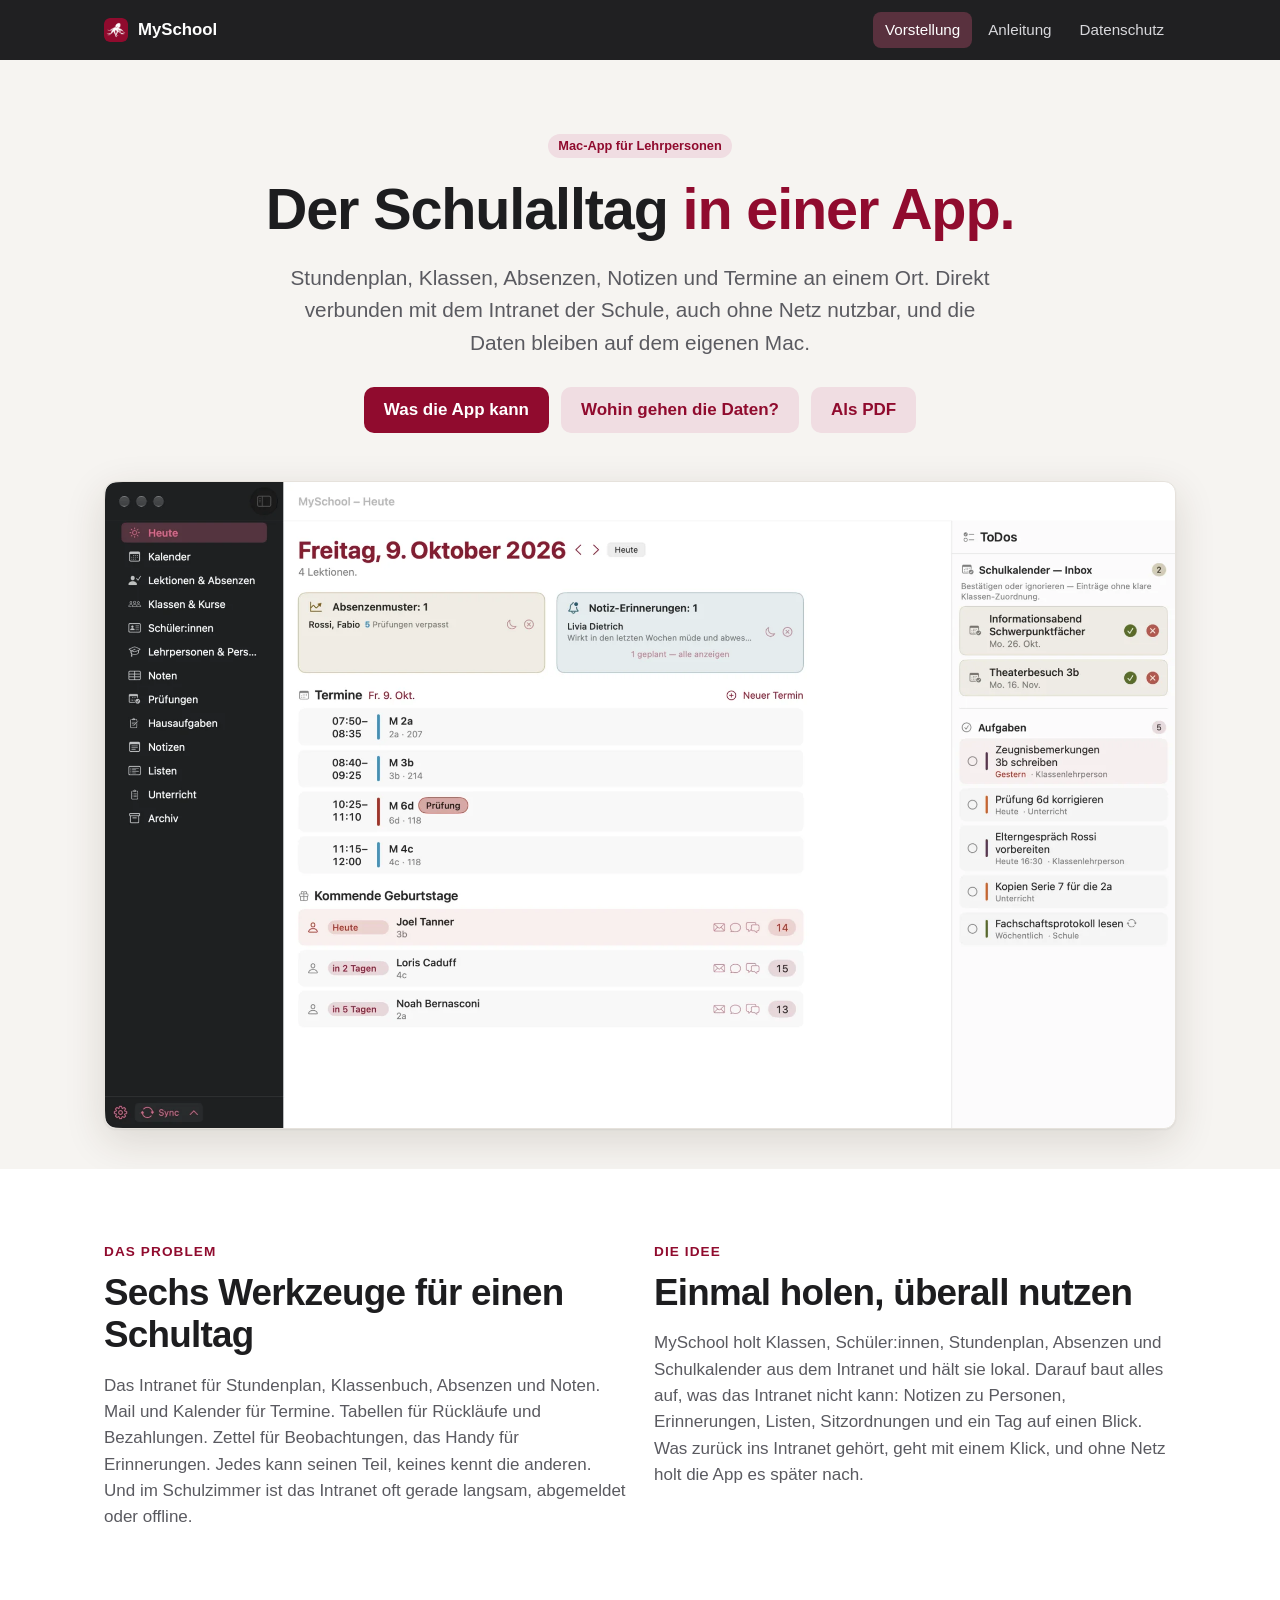
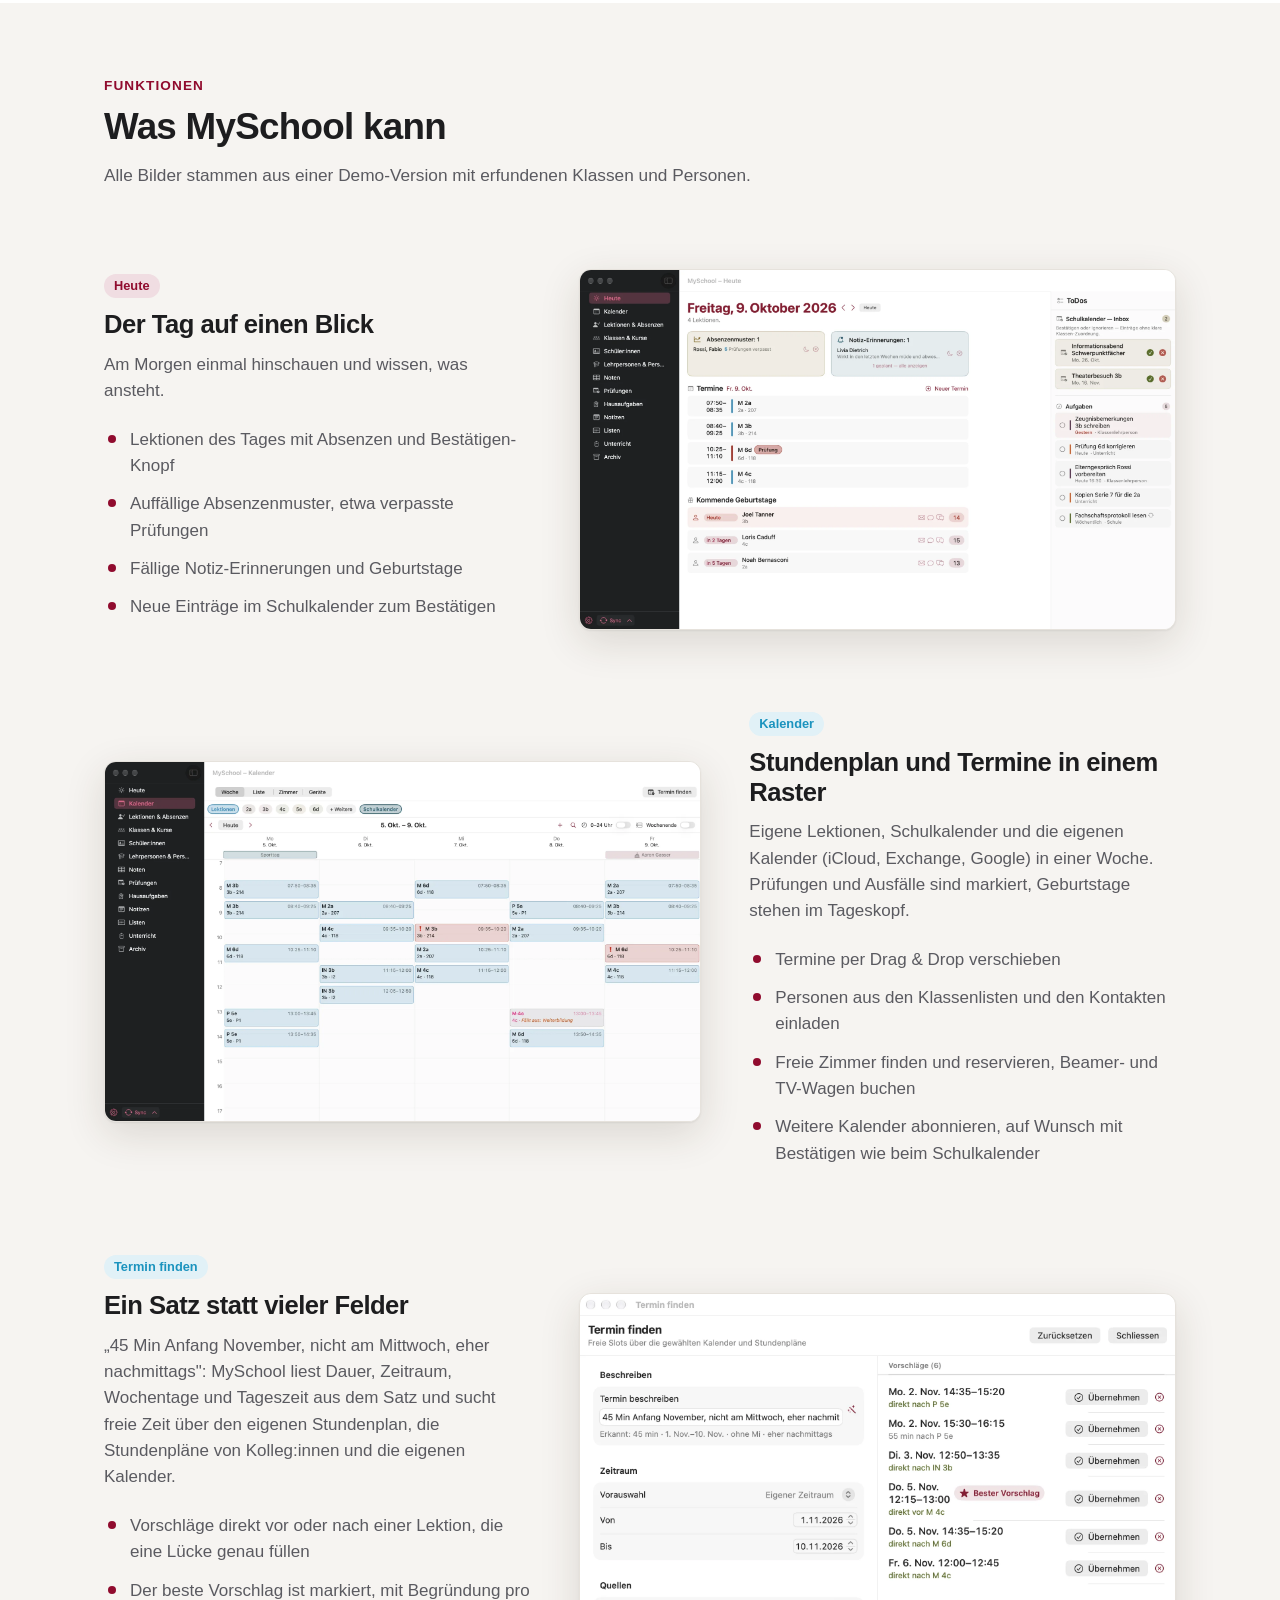
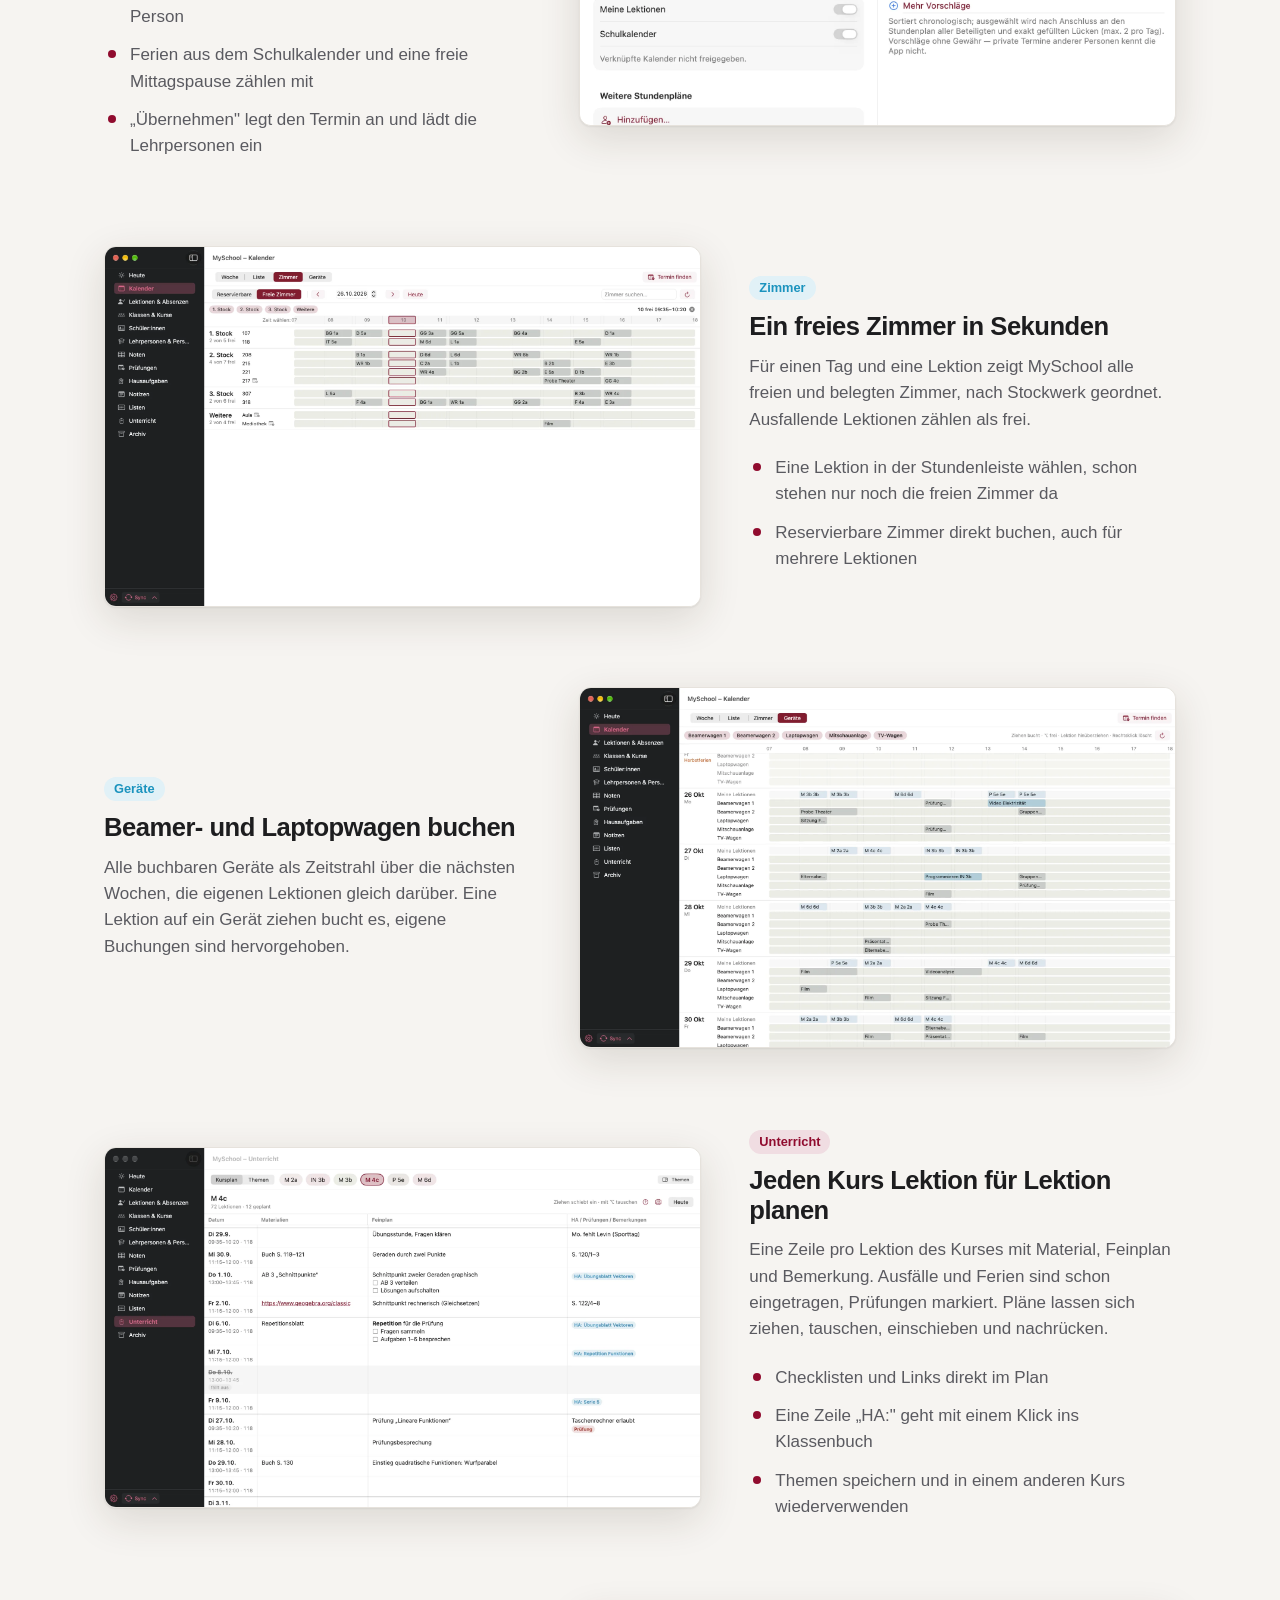
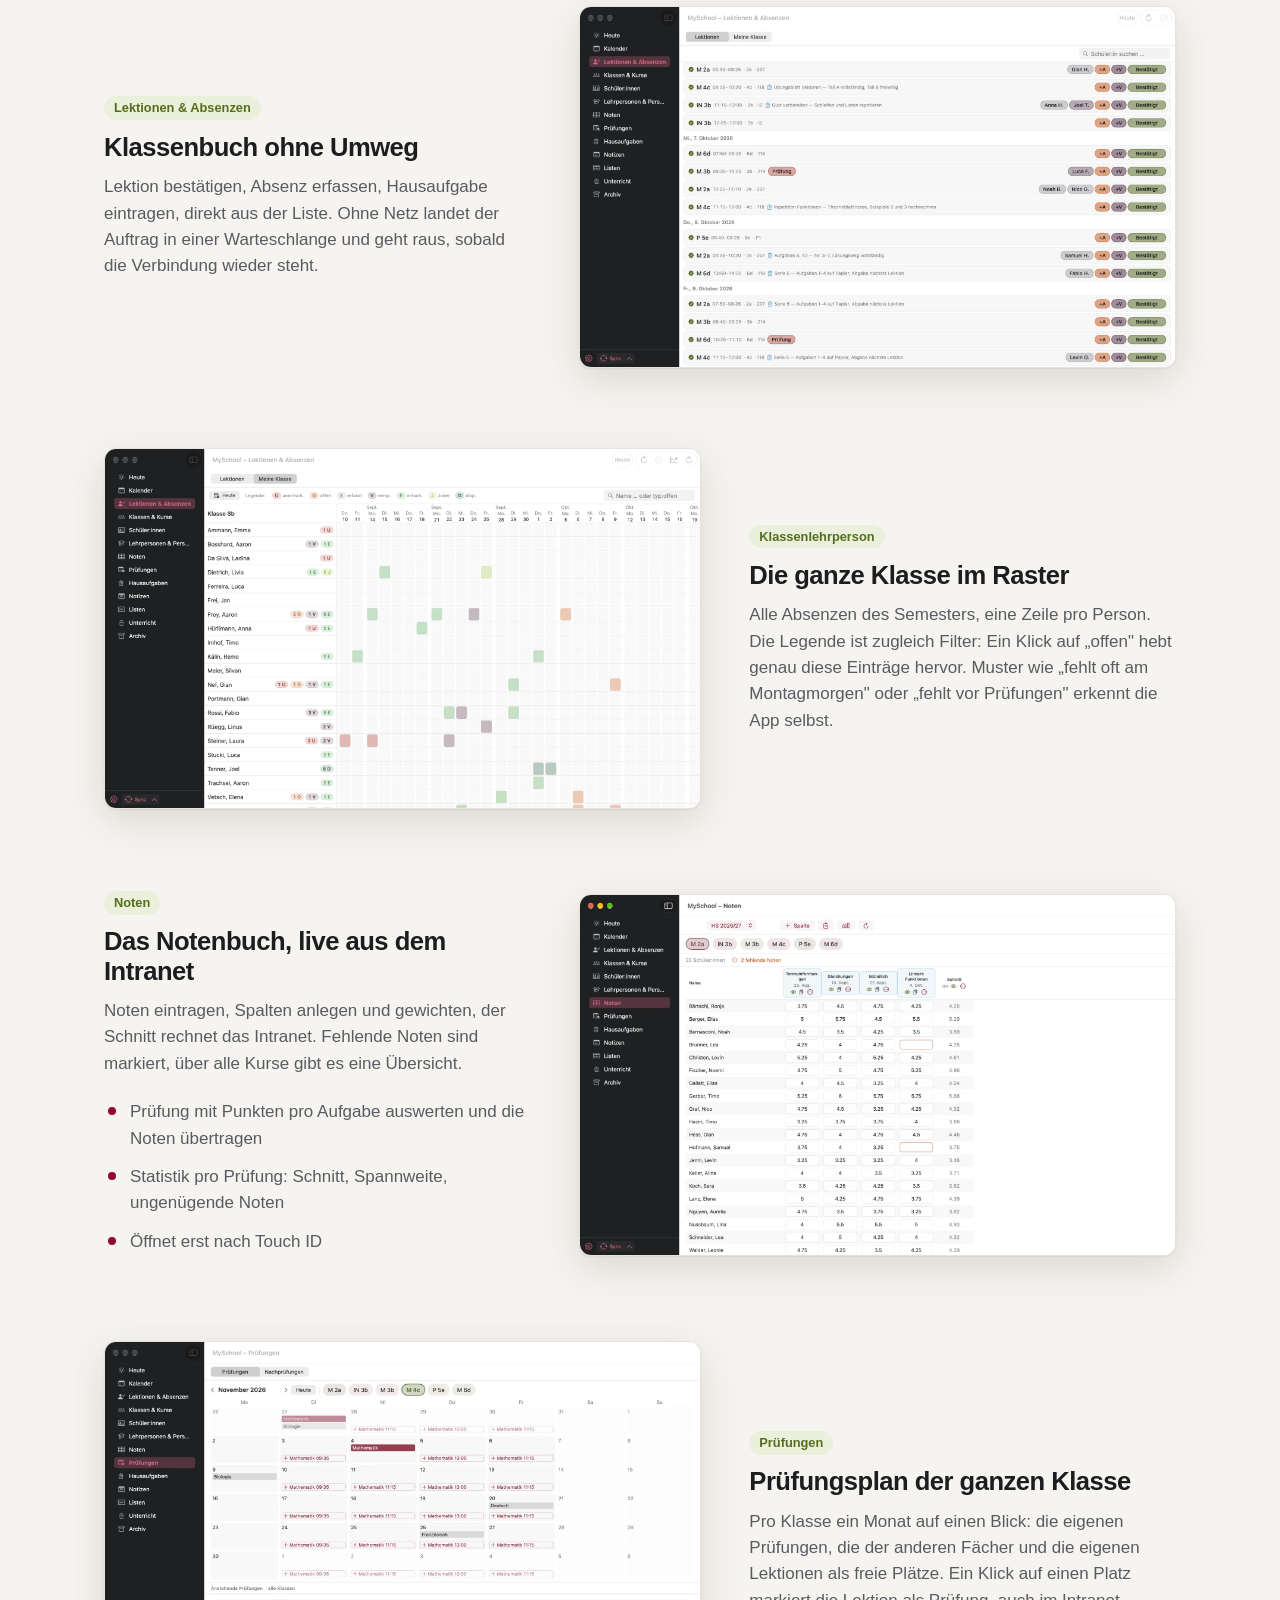
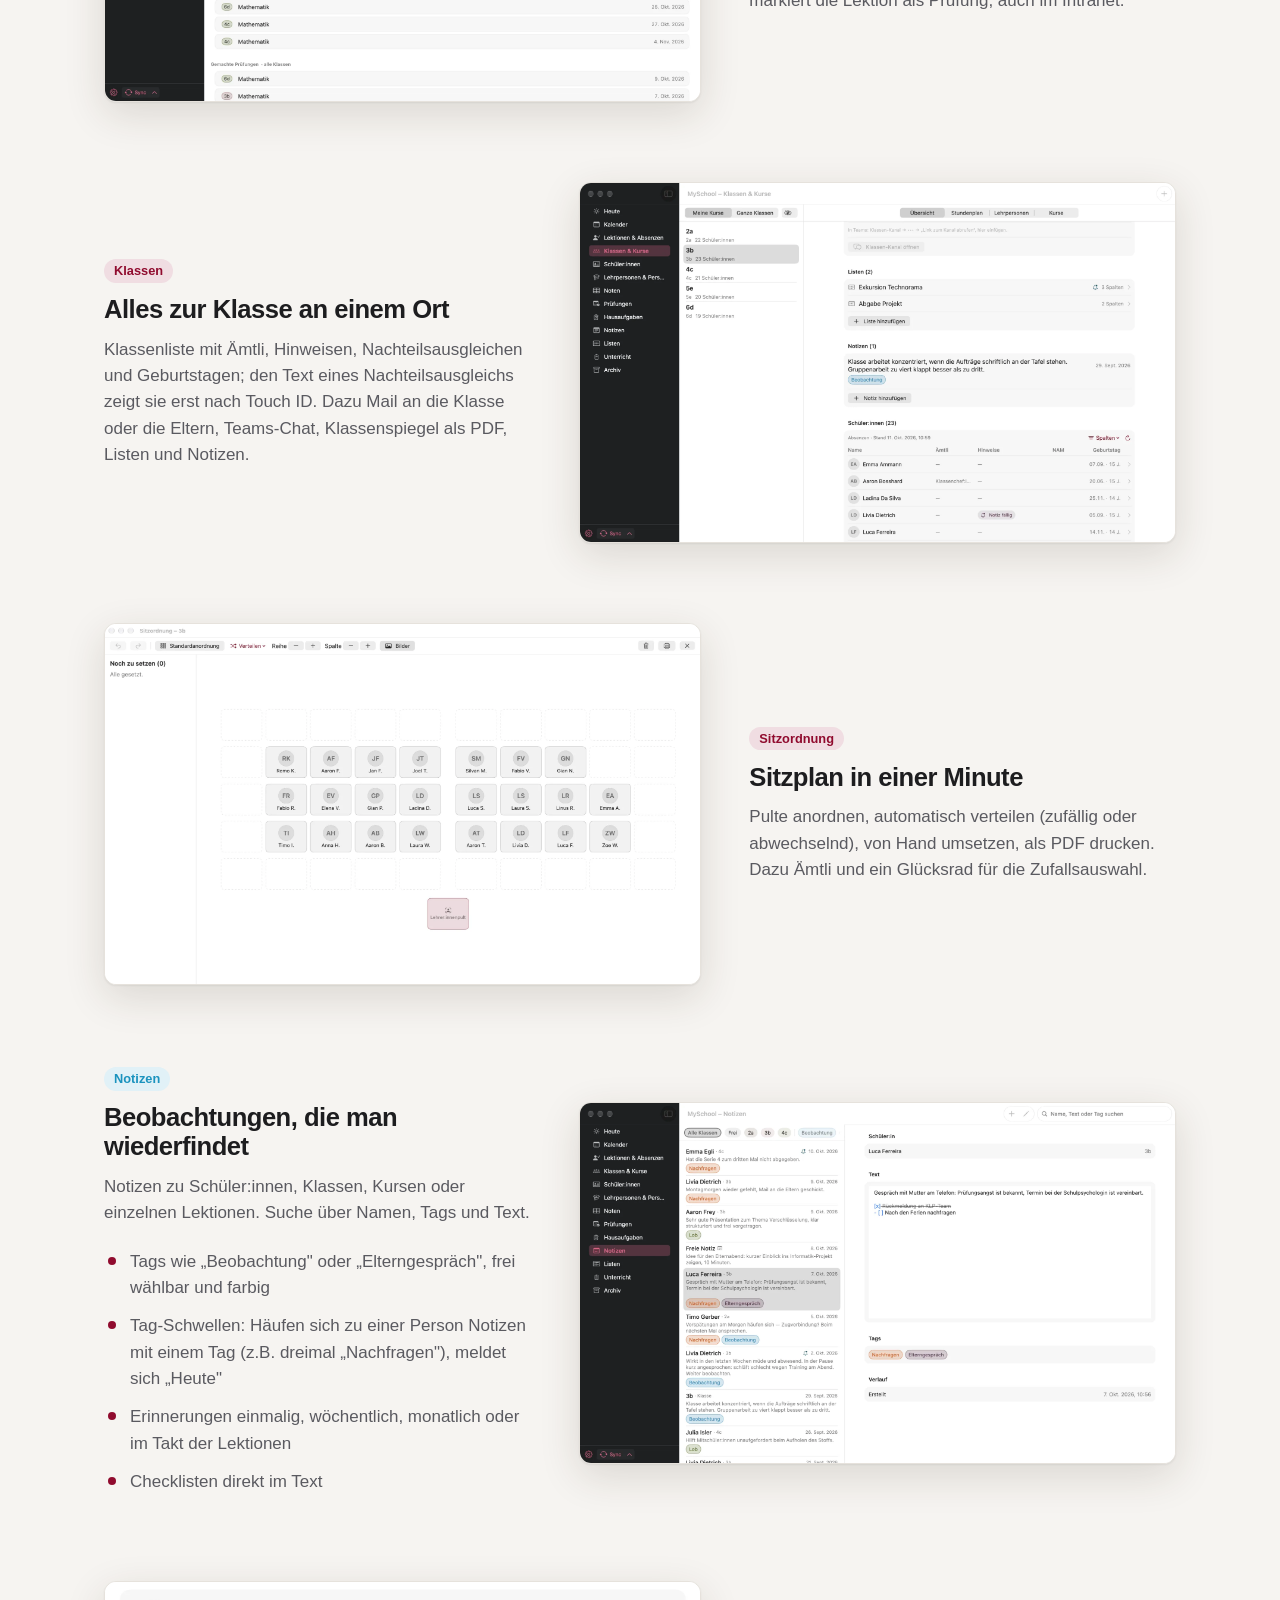
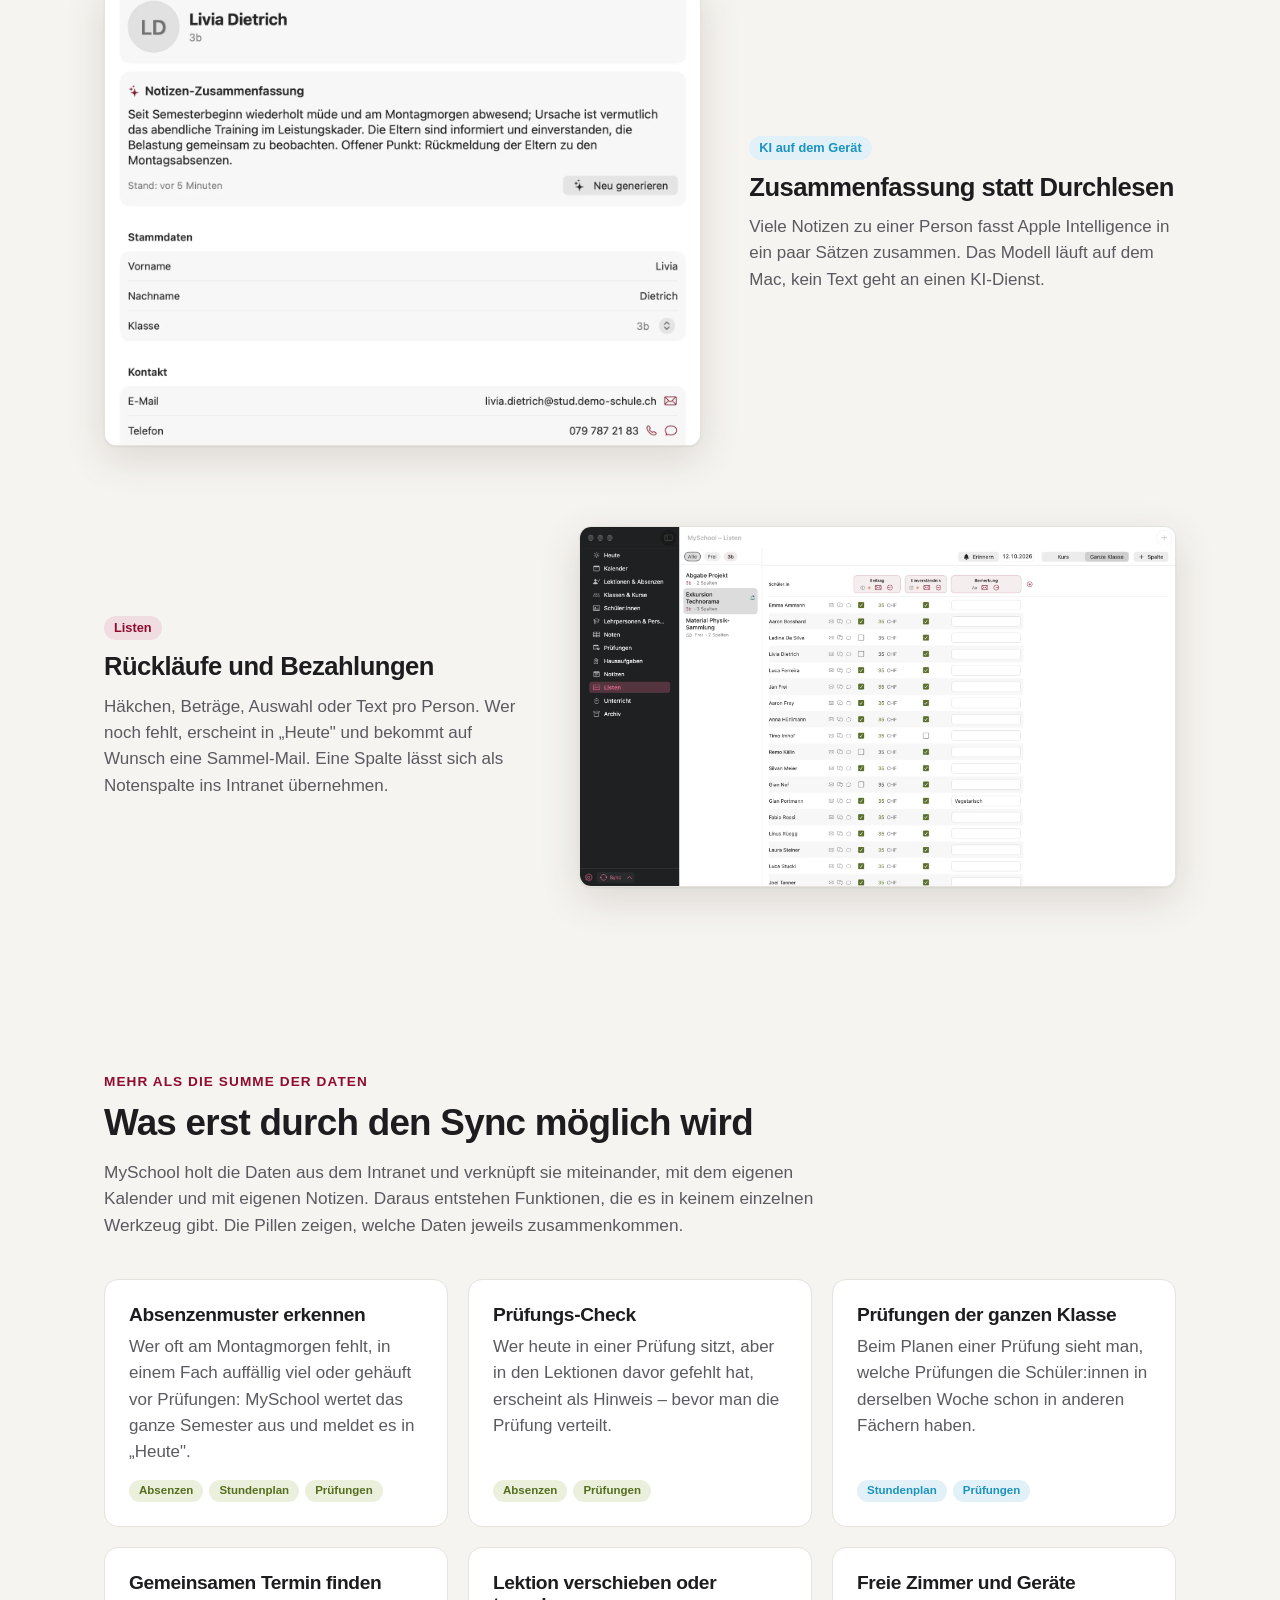
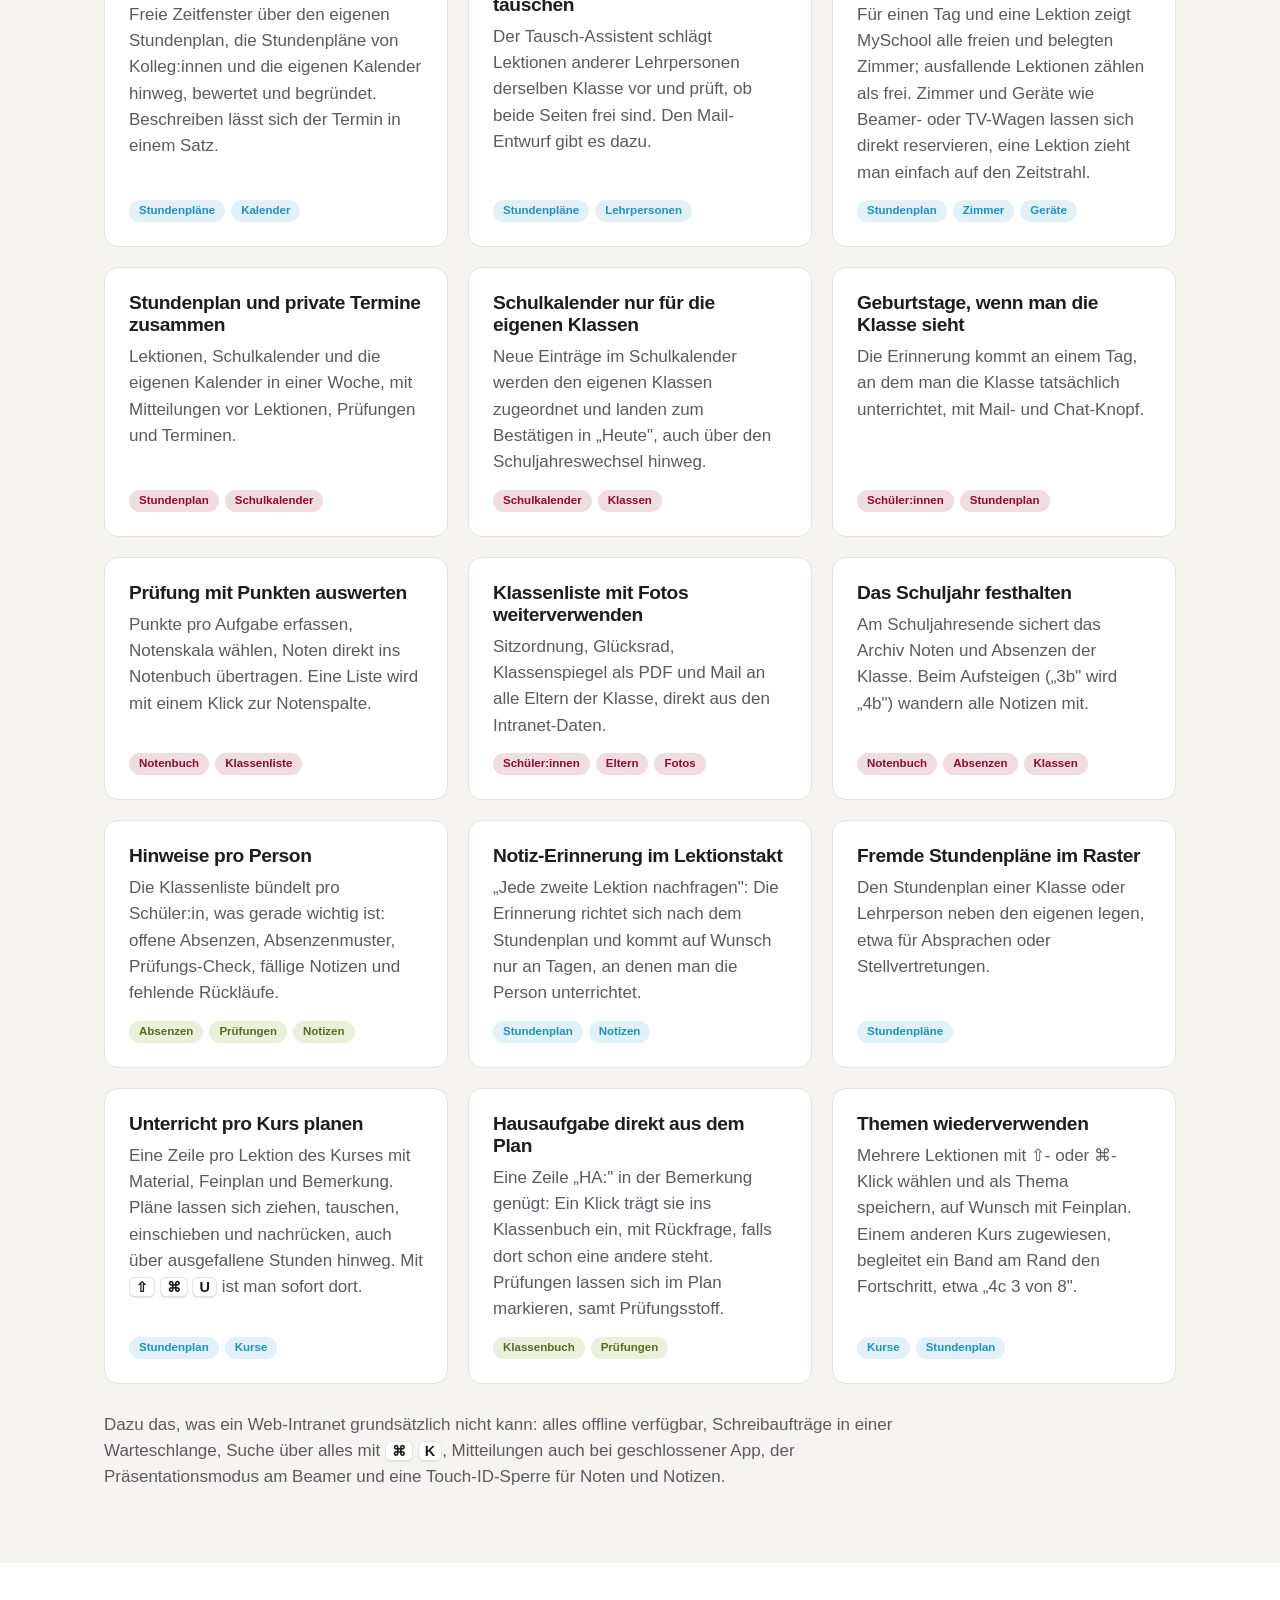
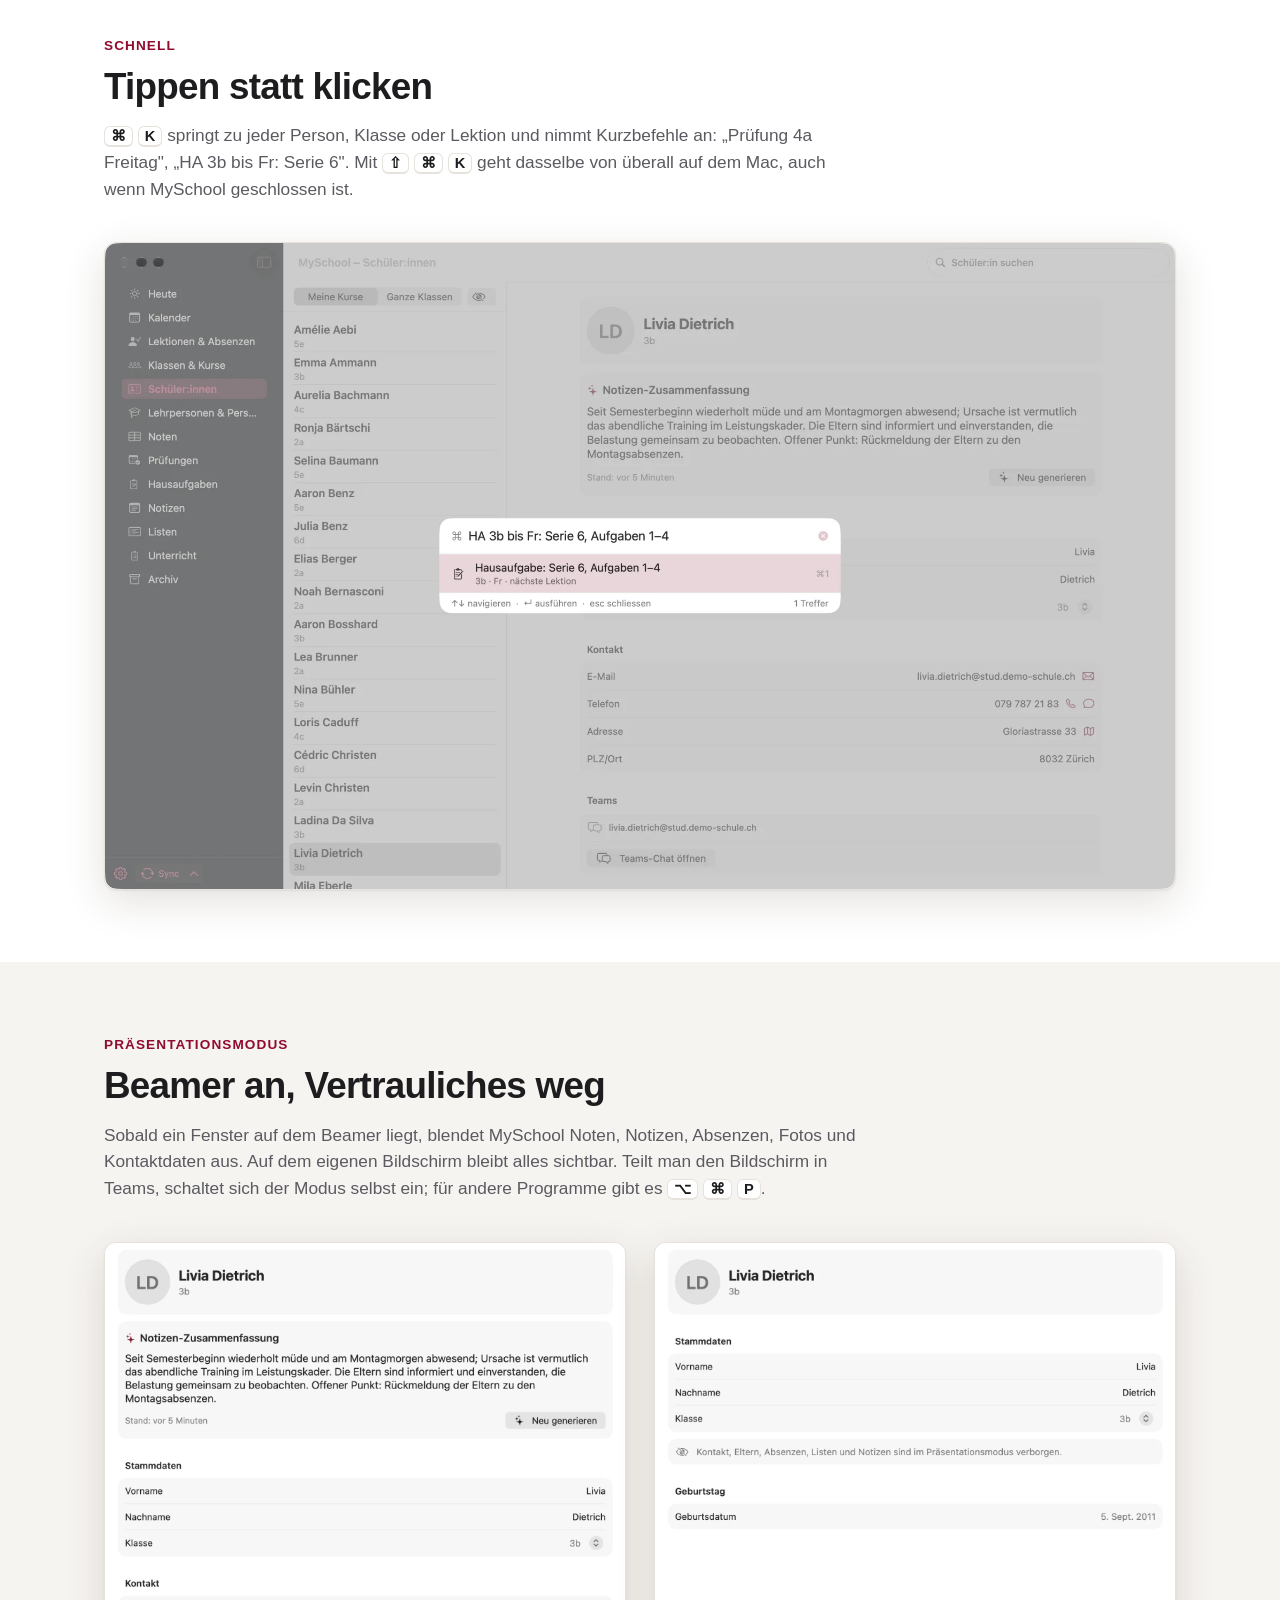
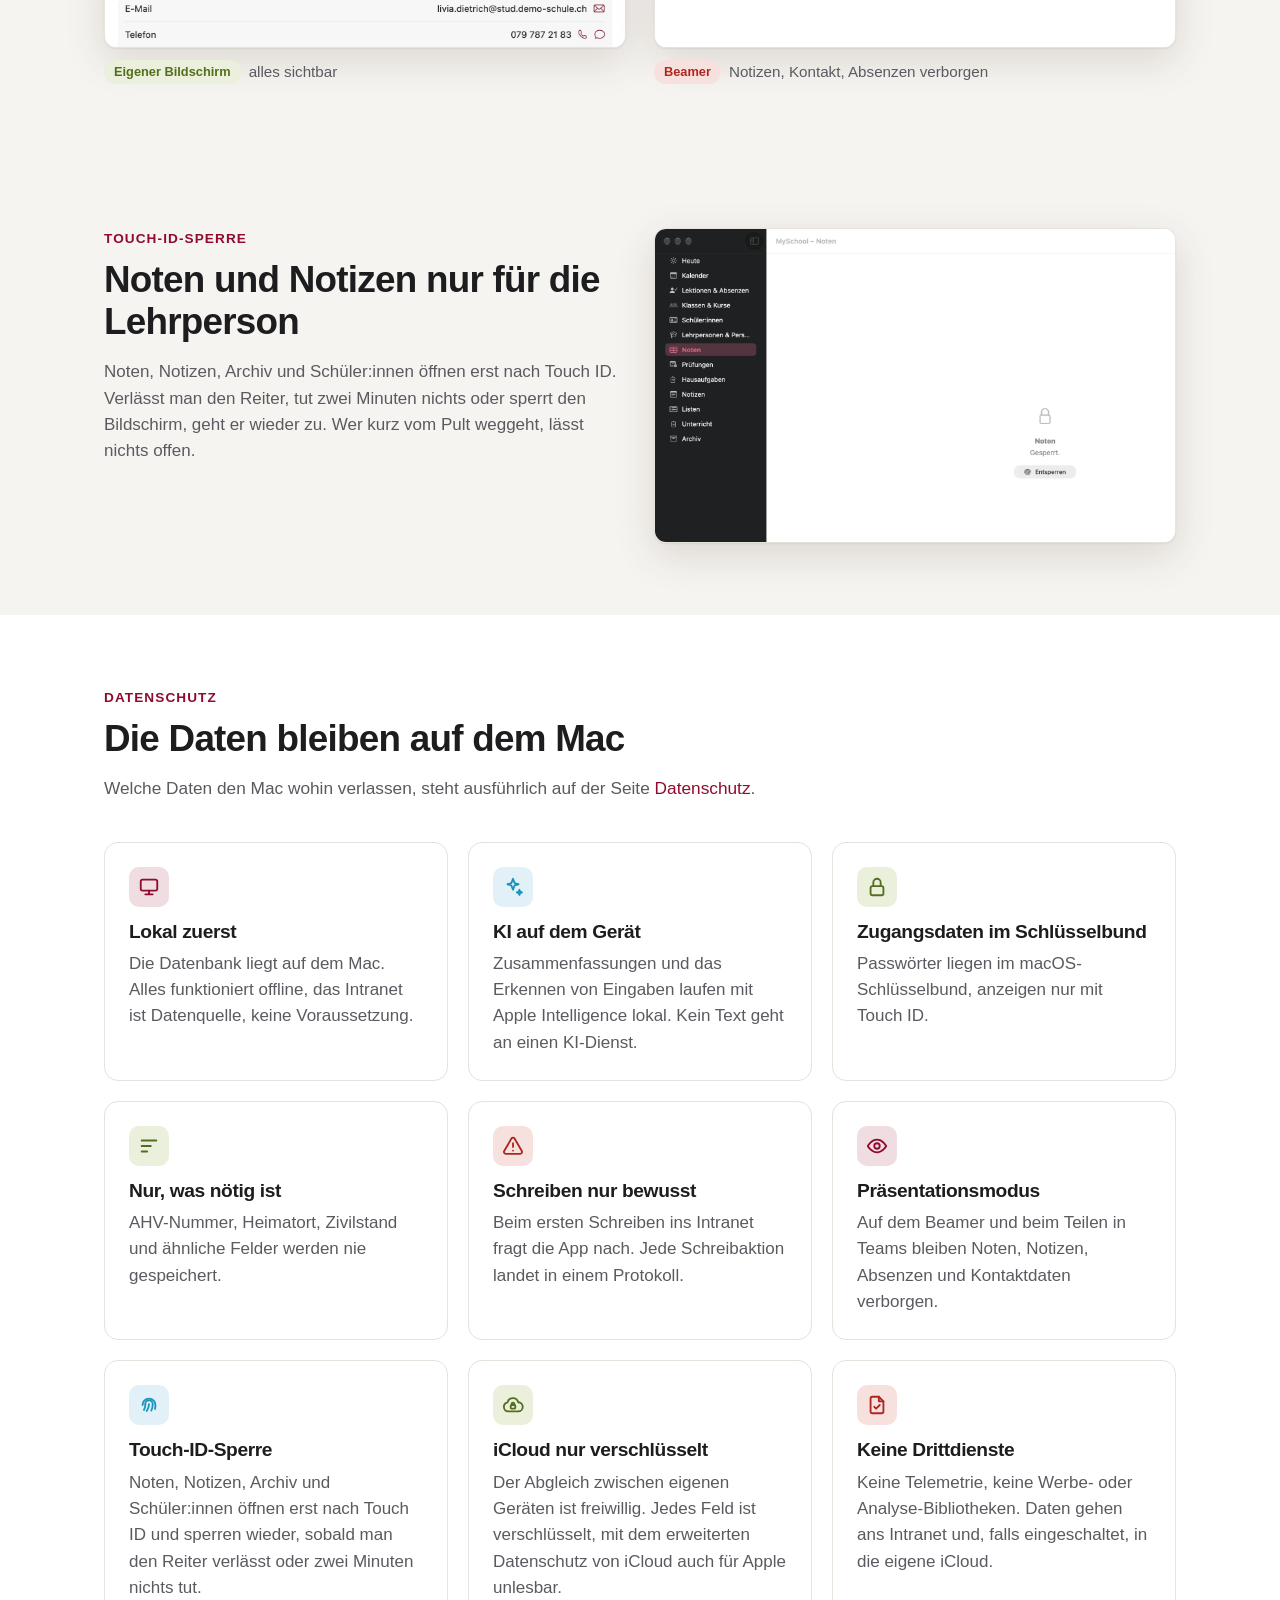
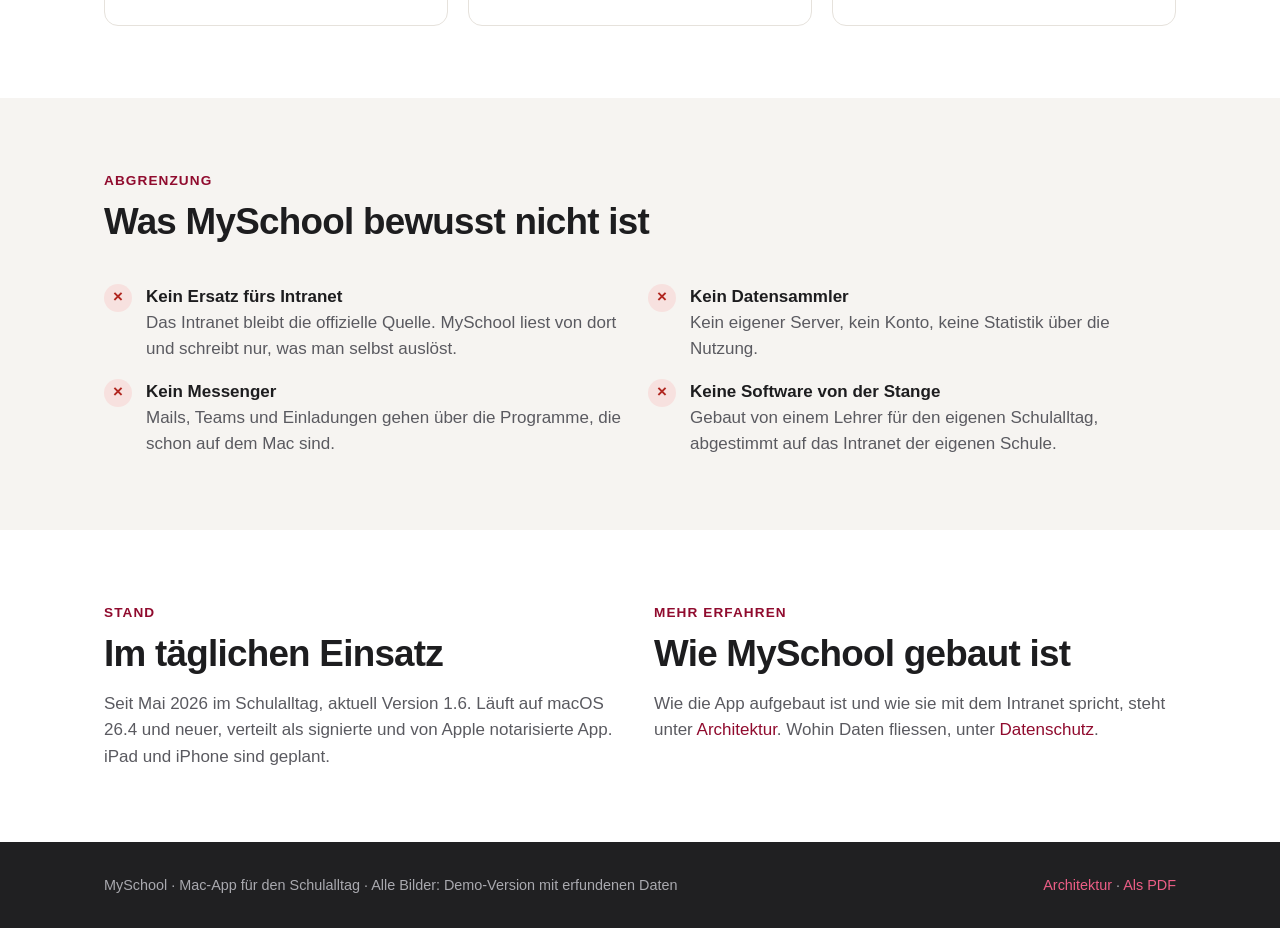
==== index.html @ 75313698 "Heute-Screenshot zeigt auch Aufgaben, Anleitung erklärt das Abhaken Co-Authored-By: Claude Opus 5.5 " ====
<!doctype html>
<html lang="de-CH" data-theme="light">
<head>
<meta charset="utf-8">
<meta name="viewport" content="width=device-width, initial-scale=1">
<title>MySchool</title>
<meta name="description" content="MySchool – der Schulalltag einer Lehrperson in einer Mac-App: Stundenplan, Klassen, Absenzen, Notizen und Termine an einem Ort, offline-first und mit den Daten auf dem eigenen Gerät.">
<link rel="icon" href="img/icon.png?v=2">
<link rel="stylesheet" href="style.css?v=3">
</head>
<body>

<header class="kopf">
  <div class="huelle">
    <a class="marke" href="index.html"><img src="img/icon.png?v=2" alt="">MySchool</a>
    <nav class="navi">
      <a href="index.html" aria-current="page">Vorstellung</a>
      <a href="anleitung.html">Anleitung</a>
      <a href="datenschutz.html">Datenschutz</a>
    </nav>
  </div>
</header>

<main>
  <section class="held">
    <div class="huelle">
      <span class="pille">Mac-App für Lehrpersonen</span>
      <h1>Der Schulalltag <span>in einer App.</span></h1>
      <p class="lead">Stundenplan, Klassen, Absenzen, Notizen und Termine an einem Ort. Direkt verbunden mit dem Intranet der Schule, auch ohne Netz nutzbar, und die Daten bleiben auf dem eigenen Mac.</p>
      <div class="knoepfe">
        <a class="knopf" href="#funktionen">Was die App kann</a>
        <a class="knopf leise" href="datenschutz.html">Wohin gehen die Daten?</a>
        <a class="knopf leise" href="MySchool-Vorstellung.pdf">Als PDF</a>
      </div>
      <div class="fenster"><img src="img/heute.webp" width="2000" height="1207" alt="Die Heute-Ansicht: Lektionen des Tages, ein erkanntes Absenzenmuster, eine fällige Notiz-Erinnerung, kommende Geburtstage, neue Einträge aus dem Schulkalender und offene Aufgaben."></div>
    </div>
  </section>

  <section class="abschnitt hell">
    <div class="huelle zwei">
      <div>
        <div class="kicker">Das Problem</div>
        <h2>Sechs Werkzeuge für einen Schultag</h2>
        <p style="margin-top:16px;color:var(--text-2)">Das Intranet für Stundenplan, Klassenbuch, Absenzen und Noten. Mail und Kalender für Termine. Tabellen für Rückläufe und Bezahlungen. Zettel für Beobachtungen, das Handy für Erinnerungen. Jedes kann seinen Teil, keines kennt die anderen. Und im Schulzimmer ist das Intranet oft gerade langsam, abgemeldet oder offline.</p>
      </div>
      <div>
        <div class="kicker">Die Idee</div>
        <h2>Einmal holen, überall nutzen</h2>
        <p style="margin-top:16px;color:var(--text-2)">MySchool holt Klassen, Schüler:innen, Stundenplan, Absenzen und Schulkalender aus dem Intranet und hält sie lokal. Darauf baut alles auf, was das Intranet nicht kann: Notizen zu Personen, Erinnerungen, Listen, Sitzordnungen und ein Tag auf einen Blick. Was zurück ins Intranet gehört, geht mit einem Klick, und ohne Netz holt die App es später nach.</p>
      </div>
    </div>
  </section>

  <section class="abschnitt" id="funktionen">
    <div class="huelle">
      <div class="abschnitt-kopf">
        <div class="kicker">Funktionen</div>
        <h2>Was MySchool kann</h2>
        <p>Alle Bilder stammen aus einer Demo-Version mit erfundenen Klassen und Personen.</p>
      </div>

      <div class="funktion">
        <div class="text">
          <span class="pille">Heute</span>
          <h3 style="margin-top:12px">Der Tag auf einen Blick</h3>
          <p>Am Morgen einmal hinschauen und wissen, was ansteht.</p>
          <ul>
            <li>Lektionen des Tages mit Absenzen und Bestätigen-Knopf</li>
            <li>Auffällige Absenzenmuster, etwa verpasste Prüfungen</li>
            <li>Fällige Notiz-Erinnerungen und Geburtstage</li>
            <li>Neue Einträge im Schulkalender zum Bestätigen</li>
          </ul>
        </div>
        <div class="fenster"><img src="img/heute.webp" width="2000" height="1207" alt="Heute-Ansicht"></div>
      </div>

      <div class="funktion umgekehrt">
        <div class="text">
          <span class="pille himmel">Kalender</span>
          <h3 style="margin-top:12px">Stundenplan und Termine in einem Raster</h3>
          <p>Eigene Lektionen, Schulkalender und die eigenen Kalender (iCloud, Exchange, Google) in einer Woche. Prüfungen und Ausfälle sind markiert, Geburtstage stehen im Tageskopf.</p>
          <ul>
            <li>Termine per Drag &amp; Drop verschieben</li>
            <li>Personen aus den Klassenlisten und den Kontakten einladen</li>
            <li>Freie Zimmer finden und reservieren, Beamer- und TV-Wagen buchen</li>
            <li>Weitere Kalender abonnieren, auf Wunsch mit Bestätigen wie beim Schulkalender</li>
          </ul>
        </div>
        <div class="fenster"><img src="img/kalender.webp" width="2000" height="1207" alt="Wochenkalender mit Lektionen, zwei Prüfungen, einem Ausfall und einem Sporttag"></div>
      </div>

      <div class="funktion">
        <div class="text">
          <span class="pille himmel">Termin finden</span>
          <h3 style="margin-top:12px">Ein Satz statt vieler Felder</h3>
          <p>„45 Min Anfang November, nicht am Mittwoch, eher nachmittags": MySchool liest Dauer, Zeitraum, Wochentage und Tageszeit aus dem Satz und sucht freie Zeit über den eigenen Stundenplan, die Stundenpläne von Kolleg:innen und die eigenen Kalender.</p>
          <ul>
            <li>Vorschläge direkt vor oder nach einer Lektion, die eine Lücke genau füllen</li>
            <li>Der beste Vorschlag ist markiert, mit Begründung pro Person</li>
            <li>Ferien aus dem Schulkalender und eine freie Mittagspause zählen mit</li>
            <li>„Übernehmen" legt den Termin an und lädt die Lehrpersonen ein</li>
          </ul>
        </div>
        <div class="fenster"><img src="img/termin_finden.webp" width="1800" height="1304" alt="Termin finden: aus einem Satz erkannte Dauer, Zeitraum und Tageszeit, daneben sechs Vorschläge, einer als bester markiert"></div>
      </div>

      <div class="funktion umgekehrt">
        <div class="text">
          <span class="pille himmel">Zimmer</span>
          <h3 style="margin-top:12px">Ein freies Zimmer in Sekunden</h3>
          <p>Für einen Tag und eine Lektion zeigt MySchool alle freien und belegten Zimmer, nach Stockwerk geordnet. Ausfallende Lektionen zählen als frei.</p>
          <ul>
            <li>Eine Lektion in der Stundenleiste wählen, schon stehen nur noch die freien Zimmer da</li>
            <li>Reservierbare Zimmer direkt buchen, auch für mehrere Lektionen</li>
          </ul>
        </div>
        <div class="fenster"><img src="img/zimmer.webp" width="2000" height="1207" alt="Freie Zimmer am Montag: zur gewählten Lektion sind zehn Zimmer frei, nach Stockwerk gruppiert"></div>
      </div>

      <div class="funktion">
        <div class="text">
          <span class="pille himmel">Geräte</span>
          <h3 style="margin-top:12px">Beamer- und Laptopwagen buchen</h3>
          <p>Alle buchbaren Geräte als Zeitstrahl über die nächsten Wochen, die eigenen Lektionen gleich darüber. Eine Lektion auf ein Gerät ziehen bucht es, eigene Buchungen sind hervorgehoben.</p>
        </div>
        <div class="fenster"><img src="img/geraete.webp" width="2000" height="1207" alt="Zeitstrahl der Geräte mit eigenen Lektionen und Buchungen von Kolleg:innen"></div>
      </div>

      <div class="funktion umgekehrt">
        <div class="text">
          <span class="pille">Unterricht</span>
          <h3 style="margin-top:12px">Jeden Kurs Lektion für Lektion planen</h3>
          <p>Eine Zeile pro Lektion des Kurses mit Material, Feinplan und Bemerkung. Ausfälle und Ferien sind schon eingetragen, Prüfungen markiert. Pläne lassen sich ziehen, tauschen, einschieben und nachrücken.</p>
          <ul>
            <li>Checklisten und Links direkt im Plan</li>
            <li>Eine Zeile „HA:" geht mit einem Klick ins Klassenbuch</li>
            <li>Themen speichern und in einem anderen Kurs wiederverwenden</li>
          </ul>
        </div>
        <div class="fenster"><img src="img/unterricht.webp" width="2000" height="1207" alt="Kursplan einer Mathematikklasse: Material, Feinplan mit Checklisten, Hausaufgaben, eine ausgefallene Lektion und eine Prüfung"></div>
      </div>

      <div class="funktion">
        <div class="text">
          <span class="pille moos">Lektionen &amp; Absenzen</span>
          <h3 style="margin-top:12px">Klassenbuch ohne Umweg</h3>
          <p>Lektion bestätigen, Absenz erfassen, Hausaufgabe eintragen, direkt aus der Liste. Ohne Netz landet der Auftrag in einer Warteschlange und geht raus, sobald die Verbindung wieder steht.</p>
        </div>
        <div class="fenster"><img src="img/lektionen.webp" width="2000" height="1207" alt="Lektionenliste mit Hausaufgaben, Absenzen und Bestätigen-Knöpfen"></div>
      </div>

      <div class="funktion umgekehrt">
        <div class="text">
          <span class="pille moos">Klassenlehrperson</span>
          <h3 style="margin-top:12px">Die ganze Klasse im Raster</h3>
          <p>Alle Absenzen des Semesters, eine Zeile pro Person. Die Legende ist zugleich Filter: Ein Klick auf „offen" hebt genau diese Einträge hervor. Muster wie „fehlt oft am Montagmorgen" oder „fehlt vor Prüfungen" erkennt die App selbst.</p>
        </div>
        <div class="fenster"><img src="img/klassenraster.webp" width="2000" height="1207" alt="Absenzen-Raster einer Klasse über das Semester"></div>
      </div>

      <div class="funktion">
        <div class="text">
          <span class="pille moos">Noten</span>
          <h3 style="margin-top:12px">Das Notenbuch, live aus dem Intranet</h3>
          <p>Noten eintragen, Spalten anlegen und gewichten, der Schnitt rechnet das Intranet. Fehlende Noten sind markiert, über alle Kurse gibt es eine Übersicht.</p>
          <ul>
            <li>Prüfung mit Punkten pro Aufgabe auswerten und die Noten übertragen</li>
            <li>Statistik pro Prüfung: Schnitt, Spannweite, ungenügende Noten</li>
            <li>Öffnet erst nach Touch ID</li>
          </ul>
        </div>
        <div class="fenster"><img src="img/noten.webp" width="2000" height="1207" alt="Notenbuch einer Klasse mit vier Prüfungen, Schnitt und zwei fehlenden Noten"></div>
      </div>

      <div class="funktion umgekehrt">
        <div class="text">
          <span class="pille moos">Prüfungen</span>
          <h3 style="margin-top:12px">Prüfungsplan der ganzen Klasse</h3>
          <p>Pro Klasse ein Monat auf einen Blick: die eigenen Prüfungen, die der anderen Fächer und die eigenen Lektionen als freie Plätze. Ein Klick auf einen Platz markiert die Lektion als Prüfung, auch im Intranet.</p>
        </div>
        <div class="fenster"><img src="img/pruefungen.webp" width="2000" height="1207" alt="Prüfungsplan im November: eigene Mathematik-Prüfungen, Prüfungen in Biologie, Deutsch und Französisch und freie Lektionen"></div>
      </div>

      <div class="funktion">
        <div class="text">
          <span class="pille">Klassen</span>
          <h3 style="margin-top:12px">Alles zur Klasse an einem Ort</h3>
          <p>Klassenliste mit Ämtli, Hinweisen, Nachteilsausgleichen und Geburtstagen; den Text eines Nachteilsausgleichs zeigt sie erst nach Touch ID. Dazu Mail an die Klasse oder die Eltern, Teams-Chat, Klassenspiegel als PDF, Listen und Notizen.</p>
        </div>
        <div class="fenster"><img src="img/klasse.webp" width="2000" height="1207" alt="Klassenübersicht mit Notizen und Schülertabelle"></div>
      </div>

      <div class="funktion umgekehrt">
        <div class="text">
          <span class="pille">Sitzordnung</span>
          <h3 style="margin-top:12px">Sitzplan in einer Minute</h3>
          <p>Pulte anordnen, automatisch verteilen (zufällig oder abwechselnd), von Hand umsetzen, als PDF drucken. Dazu Ämtli und ein Glücksrad für die Zufallsauswahl.</p>
        </div>
        <div class="fenster"><img src="img/sitzordnung.webp" width="2000" height="1207" alt="Sitzordnung einer Klasse mit Lehrerpult"></div>
      </div>

      <div class="funktion">
        <div class="text">
          <span class="pille himmel">Notizen</span>
          <h3 style="margin-top:12px">Beobachtungen, die man wiederfindet</h3>
          <p>Notizen zu Schüler:innen, Klassen, Kursen oder einzelnen Lektionen. Suche über Namen, Tags und Text.</p>
          <ul>
            <li>Tags wie „Beobachtung" oder „Elterngespräch", frei wählbar und farbig</li>
            <li>Tag-Schwellen: Häufen sich zu einer Person Notizen mit einem Tag (z.B. dreimal „Nachfragen"), meldet sich „Heute"</li>
            <li>Erinnerungen einmalig, wöchentlich, monatlich oder im Takt der Lektionen</li>
            <li>Checklisten direkt im Text</li>
          </ul>
        </div>
        <div class="fenster"><img src="img/notizen.webp" width="2000" height="1207" alt="Notizenliste mit Tags und einer geöffneten Notiz mit Checkliste"></div>
      </div>

      <div class="funktion umgekehrt">
        <div class="text">
          <span class="pille himmel">KI auf dem Gerät</span>
          <h3 style="margin-top:12px">Zusammenfassung statt Durchlesen</h3>
          <p>Viele Notizen zu einer Person fasst Apple Intelligence in ein paar Sätzen zusammen. Das Modell läuft auf dem Mac, kein Text geht an einen KI-Dienst.</p>
        </div>
        <div class="fenster"><img src="img/profil_detail.webp" width="1480" height="1150" alt="Profil einer Schülerin mit KI-Zusammenfassung der Notizen"></div>
      </div>

      <div class="funktion">
        <div class="text">
          <span class="pille">Listen</span>
          <h3 style="margin-top:12px">Rückläufe und Bezahlungen</h3>
          <p>Häkchen, Beträge, Auswahl oder Text pro Person. Wer noch fehlt, erscheint in „Heute" und bekommt auf Wunsch eine Sammel-Mail. Eine Spalte lässt sich als Notenspalte ins Intranet übernehmen.</p>
        </div>
        <div class="fenster"><img src="img/listen.webp" width="2000" height="1207" alt="Liste für eine Exkursion mit Beitrag und Einverständnis"></div>
      </div>
    </div>
  </section>

  <section class="abschnitt" id="mehr">
    <div class="huelle">
      <div class="abschnitt-kopf">
        <div class="kicker">Mehr als die Summe der Daten</div>
        <h2>Was erst durch den Sync möglich wird</h2>
        <p>MySchool holt die Daten aus dem Intranet und verknüpft sie miteinander, mit dem eigenen Kalender und mit eigenen Notizen. Daraus entstehen Funktionen, die es in keinem einzelnen Werkzeug gibt. Die Pillen zeigen, welche Daten jeweils zusammenkommen.</p>
      </div>
      <div class="drei">
        <div class="karte kombi">
          <h3>Absenzenmuster erkennen</h3>
          <p>Wer oft am Montagmorgen fehlt, in einem Fach auffällig viel oder gehäuft vor Prüfungen: MySchool wertet das ganze Semester aus und meldet es in „Heute".</p>
          <div class="quellen"><span class="pille moos">Absenzen</span> <span class="pille moos">Stundenplan</span> <span class="pille moos">Prüfungen</span></div>
        </div>
        <div class="karte kombi">
          <h3>Prüfungs-Check</h3>
          <p>Wer heute in einer Prüfung sitzt, aber in den Lektionen davor gefehlt hat, erscheint als Hinweis – bevor man die Prüfung verteilt.</p>
          <div class="quellen"><span class="pille moos">Absenzen</span> <span class="pille moos">Prüfungen</span></div>
        </div>
        <div class="karte kombi">
          <h3>Prüfungen der ganzen Klasse</h3>
          <p>Beim Planen einer Prüfung sieht man, welche Prüfungen die Schüler:innen in derselben Woche schon in anderen Fächern haben.</p>
          <div class="quellen"><span class="pille himmel">Stundenplan</span> <span class="pille himmel">Prüfungen</span></div>
        </div>
        <div class="karte kombi">
          <h3>Gemeinsamen Termin finden</h3>
          <p>Freie Zeitfenster über den eigenen Stundenplan, die Stundenpläne von Kolleg:innen und die eigenen Kalender hinweg, bewertet und begründet. Beschreiben lässt sich der Termin in einem Satz.</p>
          <div class="quellen"><span class="pille himmel">Stundenpläne</span> <span class="pille himmel">Kalender</span></div>
        </div>
        <div class="karte kombi">
          <h3>Lektion verschieben oder tauschen</h3>
          <p>Der Tausch-Assistent schlägt Lektionen anderer Lehrpersonen derselben Klasse vor und prüft, ob beide Seiten frei sind. Den Mail-Entwurf gibt es dazu.</p>
          <div class="quellen"><span class="pille himmel">Stundenpläne</span> <span class="pille himmel">Lehrpersonen</span></div>
        </div>
        <div class="karte kombi">
          <h3>Freie Zimmer und Geräte</h3>
          <p>Für einen Tag und eine Lektion zeigt MySchool alle freien und belegten Zimmer; ausfallende Lektionen zählen als frei. Zimmer und Geräte wie Beamer- oder TV-Wagen lassen sich direkt reservieren, eine Lektion zieht man einfach auf den Zeitstrahl.</p>
          <div class="quellen"><span class="pille himmel">Stundenplan</span> <span class="pille himmel">Zimmer</span> <span class="pille himmel">Geräte</span></div>
        </div>
        <div class="karte kombi">
          <h3>Stundenplan und private Termine zusammen</h3>
          <p>Lektionen, Schulkalender und die eigenen Kalender in einer Woche, mit Mitteilungen vor Lektionen, Prüfungen und Terminen.</p>
          <div class="quellen"><span class="pille ">Stundenplan</span> <span class="pille ">Schulkalender</span></div>
        </div>
        <div class="karte kombi">
          <h3>Schulkalender nur für die eigenen Klassen</h3>
          <p>Neue Einträge im Schulkalender werden den eigenen Klassen zugeordnet und landen zum Bestätigen in „Heute", auch über den Schuljahreswechsel hinweg.</p>
          <div class="quellen"><span class="pille ">Schulkalender</span> <span class="pille ">Klassen</span></div>
        </div>
        <div class="karte kombi">
          <h3>Geburtstage, wenn man die Klasse sieht</h3>
          <p>Die Erinnerung kommt an einem Tag, an dem man die Klasse tatsächlich unterrichtet, mit Mail- und Chat-Knopf.</p>
          <div class="quellen"><span class="pille ">Schüler:innen</span> <span class="pille ">Stundenplan</span></div>
        </div>
        <div class="karte kombi">
          <h3>Prüfung mit Punkten auswerten</h3>
          <p>Punkte pro Aufgabe erfassen, Notenskala wählen, Noten direkt ins Notenbuch übertragen. Eine Liste wird mit einem Klick zur Notenspalte.</p>
          <div class="quellen"><span class="pille ">Notenbuch</span> <span class="pille ">Klassenliste</span></div>
        </div>
        <div class="karte kombi">
          <h3>Klassenliste mit Fotos weiterverwenden</h3>
          <p>Sitzordnung, Glücksrad, Klassenspiegel als PDF und Mail an alle Eltern der Klasse, direkt aus den Intranet-Daten.</p>
          <div class="quellen"><span class="pille ">Schüler:innen</span> <span class="pille ">Eltern</span> <span class="pille ">Fotos</span></div>
        </div>
        <div class="karte kombi">
          <h3>Das Schuljahr festhalten</h3>
          <p>Am Schuljahresende sichert das Archiv Noten und Absenzen der Klasse. Beim Aufsteigen („3b" wird „4b") wandern alle Notizen mit.</p>
          <div class="quellen"><span class="pille ">Notenbuch</span> <span class="pille ">Absenzen</span> <span class="pille ">Klassen</span></div>
        </div>
        <div class="karte kombi">
          <h3>Hinweise pro Person</h3>
          <p>Die Klassenliste bündelt pro Schüler:in, was gerade wichtig ist: offene Absenzen, Absenzenmuster, Prüfungs-Check, fällige Notizen und fehlende Rückläufe.</p>
          <div class="quellen"><span class="pille moos">Absenzen</span> <span class="pille moos">Prüfungen</span> <span class="pille moos">Notizen</span></div>
        </div>
        <div class="karte kombi">
          <h3>Notiz-Erinnerung im Lektionstakt</h3>
          <p>„Jede zweite Lektion nachfragen": Die Erinnerung richtet sich nach dem Stundenplan und kommt auf Wunsch nur an Tagen, an denen man die Person unterrichtet.</p>
          <div class="quellen"><span class="pille himmel">Stundenplan</span> <span class="pille himmel">Notizen</span></div>
        </div>
        <div class="karte kombi">
          <h3>Fremde Stundenpläne im Raster</h3>
          <p>Den Stundenplan einer Klasse oder Lehrperson neben den eigenen legen, etwa für Absprachen oder Stellvertretungen.</p>
          <div class="quellen"><span class="pille himmel">Stundenpläne</span></div>
        </div>
        <div class="karte kombi">
          <h3>Unterricht pro Kurs planen</h3>
          <p>Eine Zeile pro Lektion des Kurses mit Material, Feinplan und Bemerkung. Pläne lassen sich ziehen, tauschen, einschieben und nachrücken, auch über ausgefallene Stunden hinweg. Mit <kbd>⇧</kbd> <kbd>⌘</kbd> <kbd>U</kbd> ist man sofort dort.</p>
          <div class="quellen"><span class="pille himmel">Stundenplan</span> <span class="pille himmel">Kurse</span></div>
        </div>
        <div class="karte kombi">
          <h3>Hausaufgabe direkt aus dem Plan</h3>
          <p>Eine Zeile „HA:" in der Bemerkung genügt: Ein Klick trägt sie ins Klassenbuch ein, mit Rückfrage, falls dort schon eine andere steht. Prüfungen lassen sich im Plan markieren, samt Prüfungsstoff.</p>
          <div class="quellen"><span class="pille moos">Klassenbuch</span> <span class="pille moos">Prüfungen</span></div>
        </div>
        <div class="karte kombi">
          <h3>Themen wiederverwenden</h3>
          <p>Mehrere Lektionen mit ⇧- oder ⌘-Klick wählen und als Thema speichern, auf Wunsch mit Feinplan. Einem anderen Kurs zugewiesen, begleitet ein Band am Rand den Fortschritt, etwa „4c 3 von 8".</p>
          <div class="quellen"><span class="pille himmel">Kurse</span> <span class="pille himmel">Stundenplan</span></div>
        </div>
      </div>
      <p class="nachsatz">Dazu das, was ein Web-Intranet grundsätzlich nicht kann: alles offline verfügbar, Schreibaufträge in einer Warteschlange, Suche über alles mit <kbd>⌘</kbd> <kbd>K</kbd>, Mitteilungen auch bei geschlossener App, der Präsentationsmodus am Beamer und eine Touch-ID-Sperre für Noten und Notizen.</p>
    </div>
  </section>

  <section class="abschnitt hell">
    <div class="huelle">
      <div class="abschnitt-kopf">
        <div class="kicker">Schnell</div>
        <h2>Tippen statt klicken</h2>
        <p><kbd>⌘</kbd> <kbd>K</kbd> springt zu jeder Person, Klasse oder Lektion und nimmt Kurzbefehle an: „Prüfung 4a Freitag", „HA 3b bis Fr: Serie 6". Mit <kbd>⇧</kbd> <kbd>⌘</kbd> <kbd>K</kbd> geht dasselbe von überall auf dem Mac, auch wenn MySchool geschlossen ist.</p>
      </div>
      <div class="fenster"><img src="img/palette.webp" width="2000" height="1207" alt="Befehlspalette: aus „HA 3b bis Fr: Serie 6" wird eine Hausaufgabe für die nächste Lektion"></div>
    </div>
  </section>

  <section class="abschnitt">
    <div class="huelle">
      <div class="abschnitt-kopf">
        <div class="kicker">Präsentationsmodus</div>
        <h2>Beamer an, Vertrauliches weg</h2>
        <p>Sobald ein Fenster auf dem Beamer liegt, blendet MySchool Noten, Notizen, Absenzen, Fotos und Kontaktdaten aus. Auf dem eigenen Bildschirm bleibt alles sichtbar. Teilt man den Bildschirm in Teams, schaltet sich der Modus selbst ein; für andere Programme gibt es <kbd>⌥</kbd> <kbd>⌘</kbd> <kbd>P</kbd>.</p>
      </div>
      <div class="vergleich">
        <figure>
          <div class="fenster"><img src="img/profil_detail.webp" width="1480" height="1150" alt="Profil auf dem eigenen Bildschirm, mit Zusammenfassung und Kontaktdaten"></div>
          <figcaption><span class="pille moos">Eigener Bildschirm</span> alles sichtbar</figcaption>
        </figure>
        <figure>
          <div class="fenster"><img src="img/praesentation_profil_detail.webp" width="1480" height="1150" alt="Dasselbe Profil im Präsentationsmodus: Notizen, Kontakt und Absenzen sind verborgen"></div>
          <figcaption><span class="pille rost">Beamer</span> Notizen, Kontakt, Absenzen verborgen</figcaption>
        </figure>
      </div>
    </div>
  </section>

  <section class="abschnitt">
    <div class="huelle zwei">
      <div>
        <div class="kicker">Touch-ID-Sperre</div>
        <h2>Noten und Notizen nur für die Lehrperson</h2>
        <p style="margin-top:16px;color:var(--text-2)">Noten, Notizen, Archiv und Schüler:innen öffnen erst nach Touch ID. Verlässt man den Reiter, tut zwei Minuten nichts oder sperrt den Bildschirm, geht er wieder zu. Wer kurz vom Pult weggeht, lässt nichts offen.</p>
      </div>
      <div class="fenster"><img src="img/sperre.webp" width="1600" height="965" alt="Der Reiter Noten ist gesperrt und zeigt nur den Knopf Entsperren"></div>
    </div>
  </section>

  <section class="abschnitt hell">
    <div class="huelle">
      <div class="abschnitt-kopf">
        <div class="kicker">Datenschutz</div>
        <h2>Die Daten bleiben auf dem Mac</h2>
        <p>Welche Daten den Mac wohin verlassen, steht ausführlich auf der Seite <a href="datenschutz.html">Datenschutz</a>.</p>
      </div>
      <div class="drei">
        <div class="karte">
          <div class="symbol"><svg viewBox="0 0 24 24" fill="none" stroke="currentColor" stroke-width="2" stroke-linecap="round" stroke-linejoin="round"><rect x="3" y="4" width="18" height="12" rx="2"/><path d="M8 20h8M12 16v4"/></svg></div>
          <h3>Lokal zuerst</h3>
          <p>Die Datenbank liegt auf dem Mac. Alles funktioniert offline, das Intranet ist Datenquelle, keine Voraussetzung.</p>
        </div>
        <div class="karte himmel">
          <div class="symbol"><svg viewBox="0 0 24 24" fill="none" stroke="currentColor" stroke-width="2" stroke-linecap="round" stroke-linejoin="round"><path d="M12 3l1.8 4.7L18 9l-4.2 1.3L12 15l-1.8-4.7L6 9l4.2-1.3z"/><path d="M19 15l.8 2 2 .8-2 .8-.8 2-.8-2-2-.8 2-.8z"/></svg></div>
          <h3>KI auf dem Gerät</h3>
          <p>Zusammenfassungen und das Erkennen von Eingaben laufen mit Apple Intelligence lokal. Kein Text geht an einen KI-Dienst.</p>
        </div>
        <div class="karte moos">
          <div class="symbol"><svg viewBox="0 0 24 24" fill="none" stroke="currentColor" stroke-width="2" stroke-linecap="round" stroke-linejoin="round"><rect x="5" y="11" width="14" height="10" rx="2"/><path d="M8 11V7a4 4 0 018 0v4"/></svg></div>
          <h3>Zugangsdaten im Schlüsselbund</h3>
          <p>Passwörter liegen im macOS-Schlüsselbund, anzeigen nur mit Touch ID.</p>
        </div>
        <div class="karte moos">
          <div class="symbol"><svg viewBox="0 0 24 24" fill="none" stroke="currentColor" stroke-width="2" stroke-linecap="round" stroke-linejoin="round"><path d="M4 6h16M4 12h10M4 18h6"/></svg></div>
          <h3>Nur, was nötig ist</h3>
          <p>AHV-Nummer, Heimatort, Zivilstand und ähnliche Felder werden nie gespeichert.</p>
        </div>
        <div class="karte rost">
          <div class="symbol"><svg viewBox="0 0 24 24" fill="none" stroke="currentColor" stroke-width="2" stroke-linecap="round" stroke-linejoin="round"><path d="M12 9v4M12 17h.01"/><path d="M10.3 3.9L2.4 17.5A2 2 0 004.1 20.5h15.8a2 2 0 001.7-3L13.7 3.9a2 2 0 00-3.4 0z"/></svg></div>
          <h3>Schreiben nur bewusst</h3>
          <p>Beim ersten Schreiben ins Intranet fragt die App nach. Jede Schreibaktion landet in einem Protokoll.</p>
        </div>
        <div class="karte">
          <div class="symbol"><svg viewBox="0 0 24 24" fill="none" stroke="currentColor" stroke-width="2" stroke-linecap="round" stroke-linejoin="round"><circle cx="12" cy="12" r="3"/><path d="M2 12s3.6-7 10-7 10 7 10 7-3.6 7-10 7S2 12 2 12z"/></svg></div>
          <h3>Präsentationsmodus</h3>
          <p>Auf dem Beamer und beim Teilen in Teams bleiben Noten, Notizen, Absenzen und Kontaktdaten verborgen.</p>
        </div>
        <div class="karte himmel">
          <div class="symbol"><svg viewBox="0 0 24 24" fill="none" stroke="currentColor" stroke-width="2" stroke-linecap="round" stroke-linejoin="round"><path d="M12 11c0 3-1 5.5-2.5 7.5"/><path d="M16 11.5c0 2.5-.5 4.7-1.5 6.5"/><path d="M8 11a4 4 0 018 0"/><path d="M5 12a7 7 0 0114 0c0 1.6-.1 3-.4 4.3"/><path d="M6.5 17.5A12 12 0 008 11"/></svg></div>
          <h3>Touch-ID-Sperre</h3>
          <p>Noten, Notizen, Archiv und Schüler:innen öffnen erst nach Touch ID und sperren wieder, sobald man den Reiter verlässt oder zwei Minuten nichts tut.</p>
        </div>
        <div class="karte moos">
          <div class="symbol"><svg viewBox="0 0 24 24" fill="none" stroke="currentColor" stroke-width="2" stroke-linecap="round" stroke-linejoin="round"><path d="M17.5 19H7a5 5 0 01-.9-9.9A6 6 0 0117.7 9 4.5 4.5 0 0117.5 19z"/><rect x="9.5" y="12" width="5" height="4" rx="1"/><path d="M10.5 12v-1a1.5 1.5 0 013 0v1"/></svg></div>
          <h3>iCloud nur verschlüsselt</h3>
          <p>Der Abgleich zwischen eigenen Geräten ist freiwillig. Jedes Feld ist verschlüsselt, mit dem erweiterten Datenschutz von iCloud auch für Apple unlesbar.</p>
        </div>
        <div class="karte rost">
          <div class="symbol"><svg viewBox="0 0 24 24" fill="none" stroke="currentColor" stroke-width="2" stroke-linecap="round" stroke-linejoin="round"><path d="M14 3H7a2 2 0 00-2 2v14a2 2 0 002 2h10a2 2 0 002-2V8z"/><path d="M14 3v5h5"/><path d="M9 14l2 2 4-4"/></svg></div>
          <h3>Keine Drittdienste</h3>
          <p>Keine Telemetrie, keine Werbe- oder Analyse-Bibliotheken. Daten gehen ans Intranet und, falls eingeschaltet, in die eigene iCloud.</p>
        </div>
      </div>
    </div>
  </section>

  <section class="abschnitt">
    <div class="huelle">
      <div class="abschnitt-kopf">
        <div class="kicker">Abgrenzung</div>
        <h2>Was MySchool bewusst nicht ist</h2>
      </div>
      <div class="nicht">
        <div><span class="x">×</span><p><b>Kein Ersatz fürs Intranet</b><span>Das Intranet bleibt die offizielle Quelle. MySchool liest von dort und schreibt nur, was man selbst auslöst.</span></p></div>
        <div><span class="x">×</span><p><b>Kein Datensammler</b><span>Kein eigener Server, kein Konto, keine Statistik über die Nutzung.</span></p></div>
        <div><span class="x">×</span><p><b>Kein Messenger</b><span>Mails, Teams und Einladungen gehen über die Programme, die schon auf dem Mac sind.</span></p></div>
        <div><span class="x">×</span><p><b>Keine Software von der Stange</b><span>Gebaut von einem Lehrer für den eigenen Schulalltag, abgestimmt auf das Intranet der eigenen Schule.</span></p></div>
      </div>
    </div>
  </section>

  <section class="abschnitt hell">
    <div class="huelle zwei">
      <div>
        <div class="kicker">Stand</div>
        <h2>Im täglichen Einsatz</h2>
        <p style="margin-top:16px;color:var(--text-2)">Seit Mai 2026 im Schulalltag, aktuell Version 1.6. Läuft auf macOS 26.4 und neuer, verteilt als signierte und von Apple notarisierte App. iPad und iPhone sind geplant.</p>
      </div>
      <div>
        <div class="kicker">Mehr erfahren</div>
        <h2>Wie MySchool gebaut ist</h2>
        <p style="margin-top:16px;color:var(--text-2)">Wie die App aufgebaut ist und wie sie mit dem Intranet spricht, steht unter <a href="architektur.html">Architektur</a>. Wohin Daten fliessen, unter <a href="datenschutz.html">Datenschutz</a>.</p>
      </div>
    </div>
  </section>
</main>

<footer class="fuss">
  <div class="huelle">
    <span>MySchool · Mac-App für den Schulalltag · Alle Bilder: Demo-Version mit erfundenen Daten</span>
    <span><a href="architektur.html">Architektur</a> · <a href="MySchool-Vorstellung.pdf">Als PDF</a></span>
  </div>
</footer>
</body>
</html>
---- style.css ----
/* MySchool — Website. Farben aus dem My-Designsystem (~/MySuite), Schema „Fantastic Mr. Fox",
   Akzent Rost-Karmin. --akzent-weich nach my-tokens.css (14 % auf Weiss, 22 % auf #1F1F22),
   --akzent-text = Akzent als Schrift auf Flächen (≥ 4.5:1, dunkel aufgehellt wie in my-tokens.css),
   --akzent-leiste = Dunkel-Akzent für die Leiste, die in beiden Modi dunkel ist. */
:root {
  --akzent: #900B2E;
  --akzent-weich: #F0DDE2;
  --akzent-text: #900B2E;
  --akzent-leiste: #EC5E86;
  --moos: #556E1E;
  --moos-weich: #EAF0DC;
  --himmel: #1B93BE;
  --himmel-weich: #E1F1F7;
  --rost: #B0261F;
  --rost-weich: #F7E1DF;
  --text: #1D1D1F;
  --text-2: #5A5A60;
  --text-3: #8A8A90;
  --flaeche: #FFFFFF;
  --grund: #F6F4F1;
  --karte: #FFFFFF;
  --linie: #E6E2DC;
  --leiste: #202022;
  --schatten: 0 1px 2px rgba(0,0,0,.06), 0 12px 40px rgba(60,40,20,.14);
  --radius: 14px;
  --max: 1120px;
  color-scheme: light;
}
@media (prefers-color-scheme: dark) {
  :root:not([data-theme="light"]) {
    --akzent: #EC5E86; --akzent-weich: #4C2D38; --akzent-text: #F5A6BC;
    --moos: #73942B; --moos-weich: #26301A;
    --himmel: #25ACDD; --himmel-weich: #16303A;
    --rost: #DB605A; --rost-weich: #3A1F1D;
    --text: #F2F2F4; --text-2: #B4B4BA; --text-3: #85858C;
    --flaeche: #19191B; --grund: #121213; --karte: #1F1F22; --linie: #2E2E32;
    --schatten: 0 1px 2px rgba(0,0,0,.4), 0 12px 40px rgba(0,0,0,.5);
    color-scheme: dark;
  }
}

* { box-sizing: border-box; }
html { -webkit-text-size-adjust: 100%; scroll-behavior: smooth; }
body {
  margin: 0; overflow-x: hidden; background: var(--grund); color: var(--text);
  font: 17px/1.55 -apple-system, BlinkMacSystemFont, "SF Pro Text", "Helvetica Neue", Arial, sans-serif;
  -webkit-font-smoothing: antialiased;
}
img { max-width: 100%; height: auto; display: block; }
a { color: var(--akzent); text-decoration: none; }
a:hover { text-decoration: underline; }
h1, h2, h3 { overflow-wrap: break-word; hyphens: auto; font-family: -apple-system, BlinkMacSystemFont, "SF Pro Display", "Helvetica Neue", Arial, sans-serif;
  letter-spacing: -0.02em; line-height: 1.15; margin: 0; }
h1 { font-size: clamp(2.2rem, 5vw, 3.6rem); font-weight: 700; }
h2 { font-size: clamp(1.6rem, 3vw, 2.3rem); font-weight: 700; }
h3 { font-size: 1.2rem; font-weight: 650; }
p { margin: 0; }

.huelle { max-width: var(--max); margin: 0 auto; padding: 0 24px; }

/* Kopf: dunkle Leiste wie die Seitenleiste der App */
.kopf { background: var(--leiste); color: #F2F2F4; position: sticky; top: 0; z-index: 10; }
.kopf .huelle { display: flex; align-items: center; gap: 24px; height: 60px; }
.marke { display: flex; align-items: center; gap: 10px; color: #fff; font-weight: 650; font-size: 1.05rem; }
.marke:hover { text-decoration: none; }
.marke img { width: 24px; height: 24px; border-radius: 6px; }
.navi { display: flex; gap: 4px; margin-left: auto; flex-wrap: wrap; }
.navi a { color: #D8D8DC; padding: 6px 12px; border-radius: 8px; font-size: .95rem; }
.navi a:hover { background: rgba(255,255,255,.08); text-decoration: none; }
.navi a[aria-current="page"] { background: color-mix(in srgb, var(--akzent-leiste) 28%, transparent); color: #FFFFFF; }

/* Pillen wie in der App */
.pille { display: inline-block; padding: 2px 10px; border-radius: 999px; font-size: .8rem; font-weight: 600;
  background: var(--akzent-weich); color: var(--akzent-text); white-space: nowrap; }
.pille.moos { background: var(--moos-weich); color: var(--moos); }
.pille.himmel { background: var(--himmel-weich); color: var(--himmel); }
.pille.rost { background: var(--rost-weich); color: var(--rost); }

/* Held */
.held { padding: 72px 0 40px; text-align: center; }
.held .pille { margin-bottom: 18px; }
.held h1 span { color: var(--akzent); }
.held .lead { font-size: clamp(1.1rem, 2vw, 1.3rem); color: var(--text-2); max-width: 720px; margin: 20px auto 0; }
.knoepfe { display: flex; gap: 12px; justify-content: center; margin-top: 28px; flex-wrap: wrap; }
.knopf { display: inline-flex; align-items: center; gap: 8px; padding: 10px 20px; border-radius: 10px; font-weight: 600;
  background: var(--akzent); color: #fff; }
.knopf:hover { text-decoration: none; filter: brightness(1.06); }
.knopf.leise { background: var(--akzent-weich); color: var(--akzent-text); }

/* Fenster-Rahmen für Screenshots */
.fenster { border-radius: 12px; overflow: hidden; box-shadow: var(--schatten); background: var(--flaeche);
  border: 1px solid var(--linie); }
.held .fenster { margin-top: 48px; }

/* Abschnitte */
.abschnitt { padding: 72px 0; }
.abschnitt.hell { background: var(--flaeche); }
.kicker { color: var(--akzent); font-weight: 650; font-size: .85rem; text-transform: uppercase; letter-spacing: .08em; margin-bottom: 10px; }
.abschnitt-kopf { max-width: 760px; margin-bottom: 40px; }
.abschnitt-kopf p { color: var(--text-2); margin-top: 14px; font-size: 1.08rem; }

.zwei { display: grid; grid-template-columns: minmax(0,1fr) minmax(0,1fr); gap: 28px; }
.drei { display: grid; grid-template-columns: repeat(3, minmax(0,1fr)); gap: 20px; }
.karte { background: var(--karte); border: 1px solid var(--linie); border-radius: var(--radius); padding: 24px; }
.karte h3 { margin-bottom: 8px; }
.karte p { color: var(--text-2); }
.karte .symbol { width: 40px; height: 40px; border-radius: 10px; display: grid; place-items: center;
  background: var(--akzent-weich); color: var(--akzent-text); margin-bottom: 14px; }
.karte .symbol svg { width: 22px; height: 22px; }
.karte.moos .symbol { background: var(--moos-weich); color: var(--moos); }
.karte.himmel .symbol { background: var(--himmel-weich); color: var(--himmel); }
.karte.rost .symbol { background: var(--rost-weich); color: var(--rost); }

/* Funktion: Text + Bild */
.funktion { display: grid; grid-template-columns: minmax(0,5fr) minmax(0,7fr); gap: 48px; align-items: center; padding: 40px 0; }
.funktion.umgekehrt { grid-template-columns: minmax(0,7fr) minmax(0,5fr); }
.funktion.umgekehrt .text { order: 2; }
.funktion .text h3 { font-size: 1.6rem; margin-bottom: 12px; }
.funktion .text p { color: var(--text-2); }
.funktion ul { margin: 16px 0 0; padding: 0; list-style: none; }
.funktion li { padding: 6px 0 6px 26px; position: relative; color: var(--text-2); }
.funktion li::before { content: ""; position: absolute; left: 4px; top: 14px; width: 8px; height: 8px; border-radius: 50%;
  background: var(--akzent); }

/* Kombi-Karten („Mehr als die Summe der Daten") */
.karte.kombi { display: flex; flex-direction: column; }
.karte.kombi p { flex: 1; }
.quellen { display: flex; flex-wrap: wrap; gap: 6px; margin-top: 14px; }
.quellen .pille { font-size: .72rem; }
.nachsatz { margin-top: 28px; color: var(--text-2); max-width: 820px; }

/* Vorher / Nachher */
.vergleich { display: grid; grid-template-columns: minmax(0,1fr) minmax(0,1fr); gap: 28px; }
.vergleich figure { margin: 0; }
.vergleich figcaption { margin-top: 12px; color: var(--text-2); font-size: .95rem; display: flex; gap: 8px; align-items: center; }

/* Tastenkürzel */
kbd { font: 600 .85em -apple-system, BlinkMacSystemFont, sans-serif; background: var(--karte); border: 1px solid var(--linie);
  border-bottom-width: 2px; border-radius: 6px; padding: 1px 6px; color: var(--text); }

/* Liste „nicht" */
.nicht { display: grid; grid-template-columns: repeat(2, minmax(0,1fr)); gap: 16px; }
.nicht div { display: flex; gap: 14px; align-items: flex-start; }
.nicht b { display: block; }
.nicht span { color: var(--text-2); }
.nicht .x { flex: none; width: 28px; height: 28px; border-radius: 50%; background: var(--rost-weich); color: var(--rost);
  display: grid; place-items: center; font-weight: 700; }

/* Text-Seiten (Datenschutz, Architektur) */
.textseite { padding: 56px 0 80px; }
.textseite .huelle { max-width: 900px; }
.textseite h1 { font-size: clamp(2rem, 4vw, 2.8rem); margin-bottom: 14px; }
.textseite h2 { font-size: 1.5rem; margin: 48px 0 14px; }
.textseite p, .textseite li { color: var(--text-2); }
.textseite p + p { margin-top: 12px; }
.textseite ul { padding-left: 22px; }
.textseite li { margin: 6px 0; }
.textseite strong { color: var(--text); }
table { width: 100%; border-collapse: collapse; background: var(--karte); border: 1px solid var(--linie);
  border-radius: var(--radius); overflow: hidden; font-size: .95rem; }
th, td { text-align: left; padding: 12px 14px; border-bottom: 1px solid var(--linie); vertical-align: top; }
th { background: var(--grund); font-weight: 650; color: var(--text); }
td { color: var(--text-2); }
tr:last-child td { border-bottom: 0; }
.tabelle { overflow-x: auto; }
.diagramm { background: var(--karte); border: 1px solid var(--linie); border-radius: var(--radius); padding: 24px; }
.diagramm svg { width: 100%; height: auto; display: block; }
.hinweis { background: var(--akzent-weich); border-radius: var(--radius); padding: 16px 20px; color: var(--text); margin: 20px 0; }

/* Fuss */
.fuss { background: var(--leiste); color: #A9A9AF; padding: 32px 0; font-size: .9rem; }
.fuss .huelle { display: flex; justify-content: space-between; gap: 16px; flex-wrap: wrap; }
.fuss a { color: var(--akzent-leiste); }

@media screen and (max-width: 860px) {
  .zwei, .drei, .vergleich, .nicht, .funktion, .funktion.umgekehrt { grid-template-columns: minmax(0,1fr); }
  .funktion.umgekehrt .text { order: 0; }
  .funktion { gap: 24px; }
  .abschnitt { padding: 52px 0; }
  .huelle { padding: 0 16px; }
  .kopf .huelle { height: auto; padding-top: 10px; padding-bottom: 10px; flex-wrap: wrap; gap: 8px; }
  .navi { margin-left: 0; }
}

/* Druck / PDF */
@media print {
  @page { size: A4; margin: 14mm 14mm; }
  :root { --grund: #fff; }
  body { font-size: 11pt; background: #fff; }
  .kopf, .knoepfe, .nur-web { display: none !important; }
  .held { padding: 0 0 12px; }
  .abschnitt { padding: 20px 0; }
  .abschnitt.hell { background: #fff; }
  .funktion, .vergleich figure, .karte, .fenster, table, .diagramm { break-inside: avoid; }
  h1 { font-size: 26pt; } h2 { font-size: 17pt; }
  h2, .abschnitt-kopf, .kicker { break-after: avoid; }
  .vergleich, .nicht, .drei { break-inside: avoid; }
  .abschnitt > .huelle { break-inside: avoid; }
  #mehr > .huelle, #mehr .drei { break-inside: auto; }
  .nachsatz { break-before: avoid; }
  #mehr .drei { grid-template-columns: repeat(3, minmax(0,1fr)); }
  .held .lead, .abschnitt-kopf p { font-size: 11pt; }
  .held .fenster { margin-top: 18px; }
  .abschnitt-kopf { margin-bottom: 16px; }
  .funktion { gap: 22px; padding: 14px 0; }
  .funktion .text h3 { font-size: 14pt; }
  .funktion li { padding: 2px 0 2px 20px; }
  .funktion li::before { top: 9px; }
  .drei { gap: 10px; }
  .karte { padding: 12px 14px; }
  .karte .symbol { width: 28px; height: 28px; margin-bottom: 6px; }
  .karte .symbol svg { width: 16px; height: 16px; }
  .fenster { box-shadow: none; }
  .seitenumbruch { break-before: page; }
  .fuss { background: #fff; color: #666; border-top: 1px solid #ddd; }
  .fuss a { color: #666; }
  a { color: inherit; }
}

/* Anleitung: Inhaltsverzeichnis links (sticky), Text rechts */
.anleitung { padding: 56px 0 80px; }
.anleitung-raster { display: grid; grid-template-columns: 220px minmax(0,1fr); gap: 48px; align-items: start; }
.inhalt { position: sticky; top: 84px; font-size: .92rem; }
.inhalt summary { font-weight: 650; color: var(--text); cursor: pointer; list-style: none; margin-bottom: 8px; }
.inhalt summary::-webkit-details-marker { display: none; }
.inhalt ol { list-style: none; margin: 0; padding: 0; border-left: 1px solid var(--linie); }
.inhalt li a { display: block; padding: 4px 0 4px 14px; color: var(--text-2); margin-left: -1px; border-left: 2px solid transparent; }
.inhalt li a:hover { color: var(--akzent-text); border-left-color: var(--akzent); text-decoration: none; }
.anleitung .text { max-width: 820px; }
.anleitung h1 { font-size: clamp(2rem, 4vw, 2.8rem); margin-bottom: 14px; }
.anleitung .einleitung { color: var(--text-2); font-size: 1.08rem; }
.anleitung section { scroll-margin-top: 80px; padding-top: 8px; }
.anleitung h2 { font-size: 1.6rem; margin: 56px 0 14px; padding-top: 24px; border-top: 1px solid var(--linie); }
.anleitung h3 { margin: 28px 0 10px; }
.anleitung p, .anleitung li, .anleitung dd { color: var(--text-2); }
.anleitung p + p { margin-top: 12px; }
.anleitung b, .anleitung strong { color: var(--text); font-weight: 600; }
.anleitung ul { padding-left: 22px; margin: 10px 0; }
.anleitung ul li { margin: 6px 0; }
.anleitung figure.fenster { margin: 22px 0; }
.anleitung .vergleich { margin: 22px 0; }
.anleitung code { font: .88em ui-monospace, "SF Mono", Menlo, monospace; background: var(--grund); border: 1px solid var(--linie);
  border-radius: 6px; padding: 1px 6px; color: var(--text); white-space: nowrap; }
.anleitung td code { white-space: normal; }

/* Nummerierte Schritte */
.schritte { list-style: none; counter-reset: schritt; margin: 12px 0; padding: 0; }
.schritte li { counter-increment: schritt; position: relative; padding: 6px 0 6px 40px; }
.schritte li::before { content: counter(schritt); position: absolute; left: 0; top: 5px; width: 26px; height: 26px; border-radius: 50%;
  background: var(--akzent-weich); color: var(--akzent-text); font-weight: 650; font-size: .85rem; display: grid; place-items: center; }

.tipp { background: var(--moos-weich); border-radius: var(--radius); padding: 14px 18px; margin: 18px 0 !important; color: var(--text) !important; }
.kuerzel { margin: 16px 0; }
.kuerzel td:first-child { white-space: nowrap; width: 1%; }
.kuerzel td:first-child kbd { margin: 1px 0; }
.tastenkombi { white-space: nowrap; display: inline-block; }
.beispiele { margin: 16px 0; }
.beispiele td:first-child { width: 44%; }
.faq dt { font-weight: 650; color: var(--text); margin-top: 18px; }
.faq dd { margin: 4px 0 0; }

@media screen and (max-width: 860px) {
  .anleitung { padding-top: 32px; }
  .anleitung-raster { grid-template-columns: minmax(0,1fr); gap: 24px; }
  .inhalt { position: static; background: var(--karte); border: 1px solid var(--linie); border-radius: var(--radius); padding: 14px 16px; }
  .inhalt summary { margin-bottom: 0; }
  .inhalt details[open] summary { margin-bottom: 8px; }
  .kuerzel td:first-child { white-space: normal; }
}
@media print {
  .inhalt { display: none; }
  .anleitung-raster { display: block; }
  .anleitung h2 { break-after: avoid; }
}
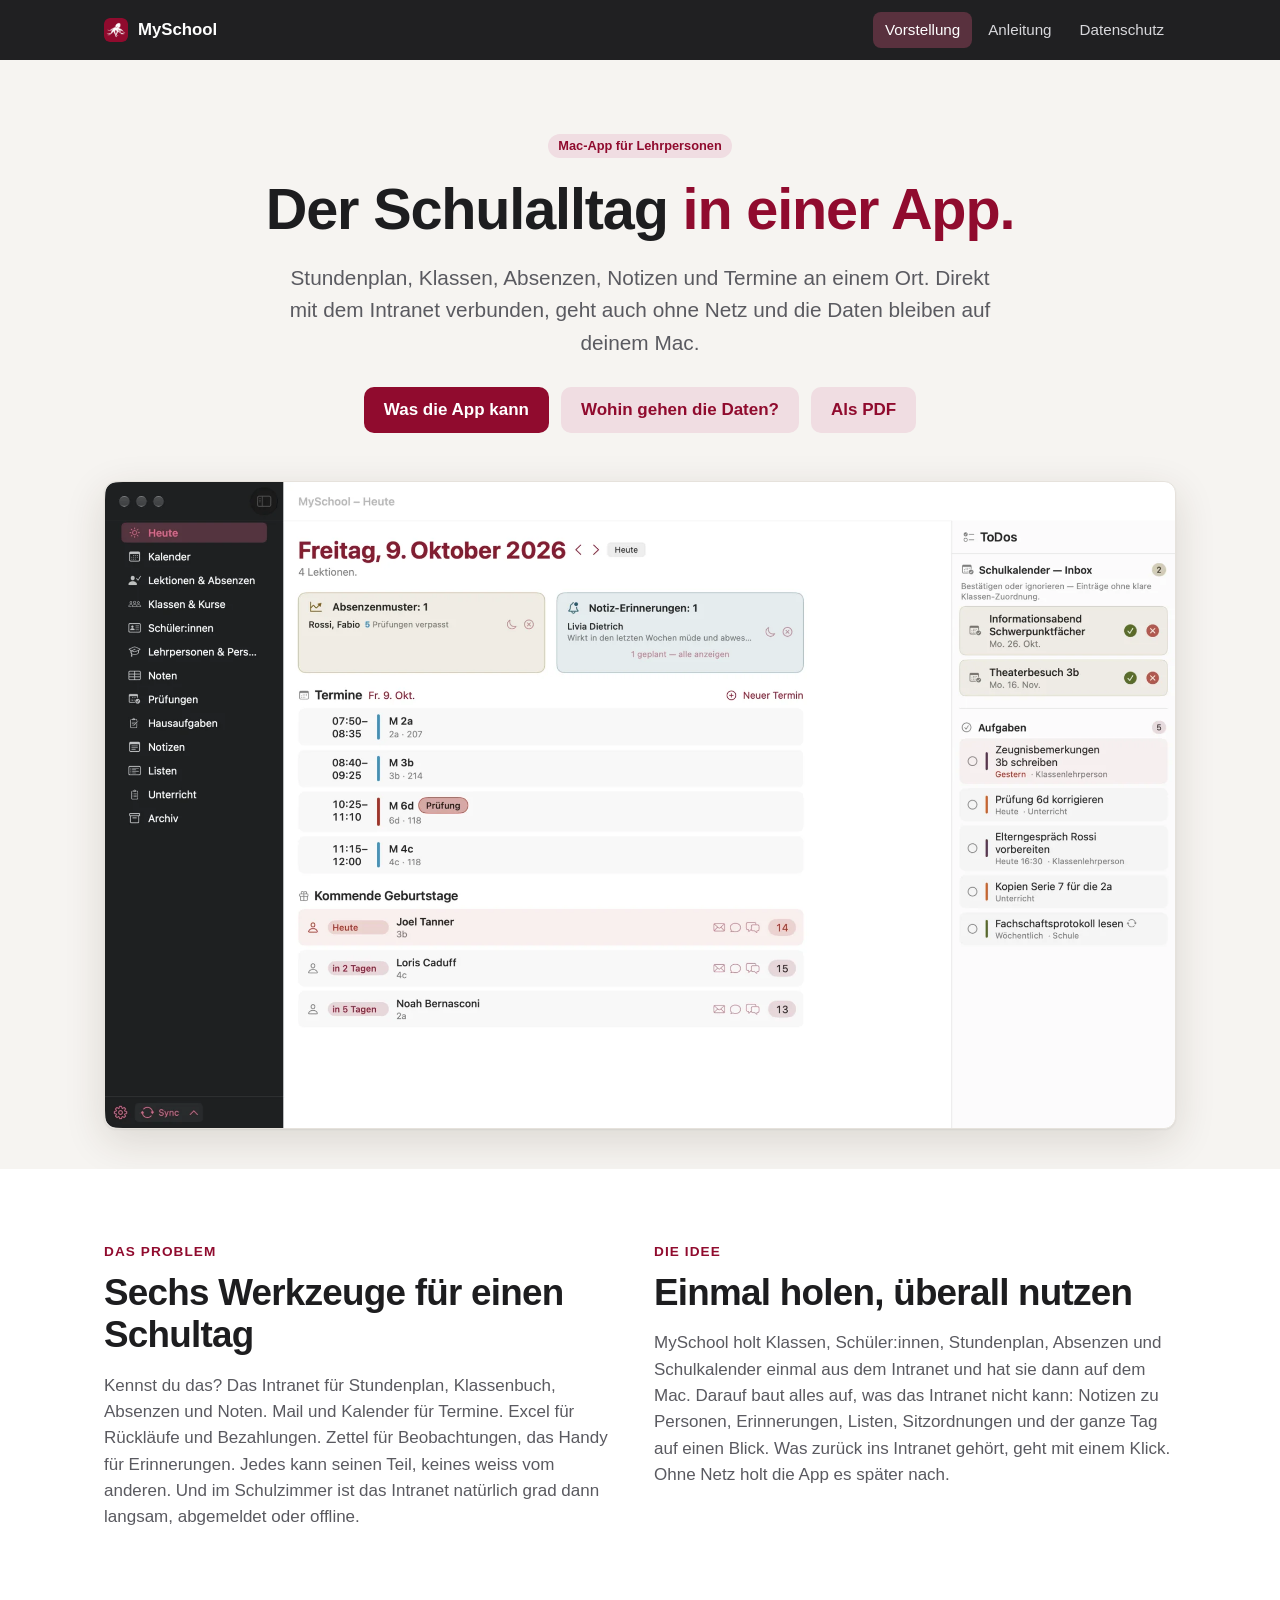
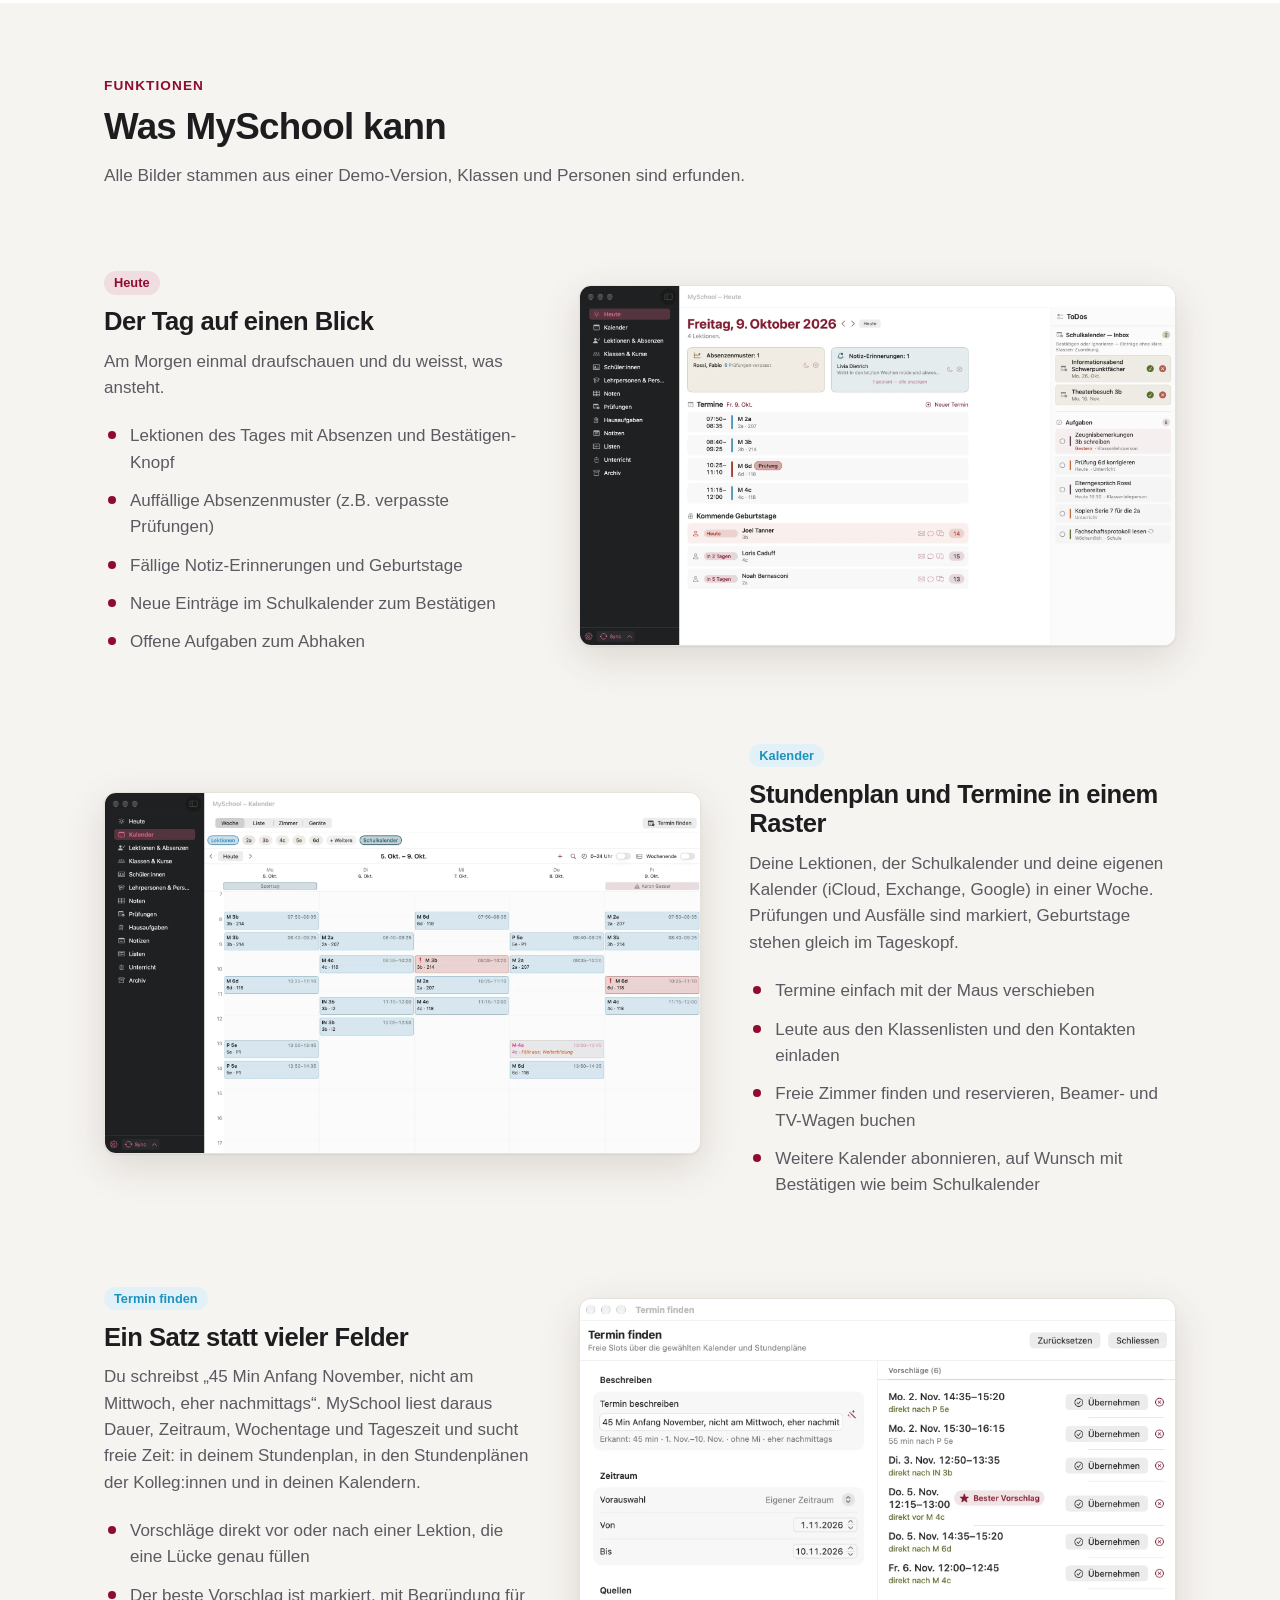
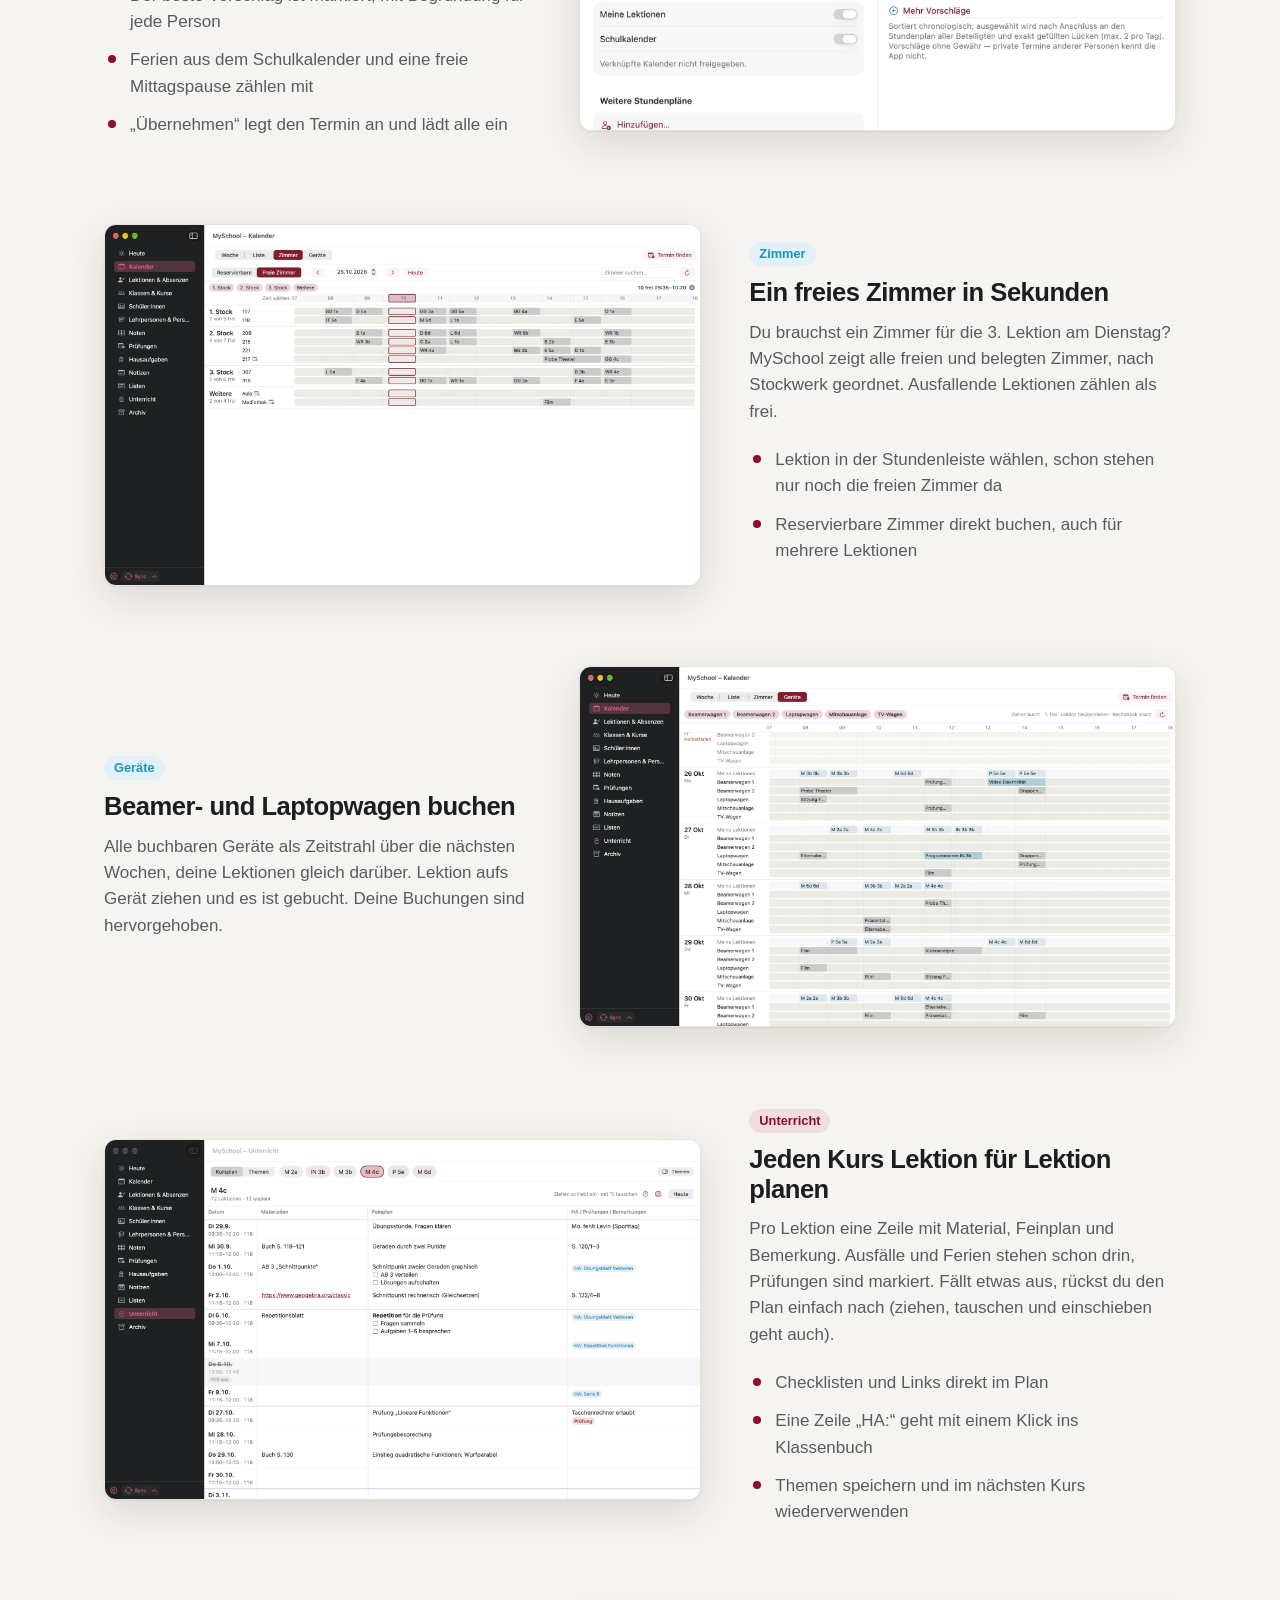
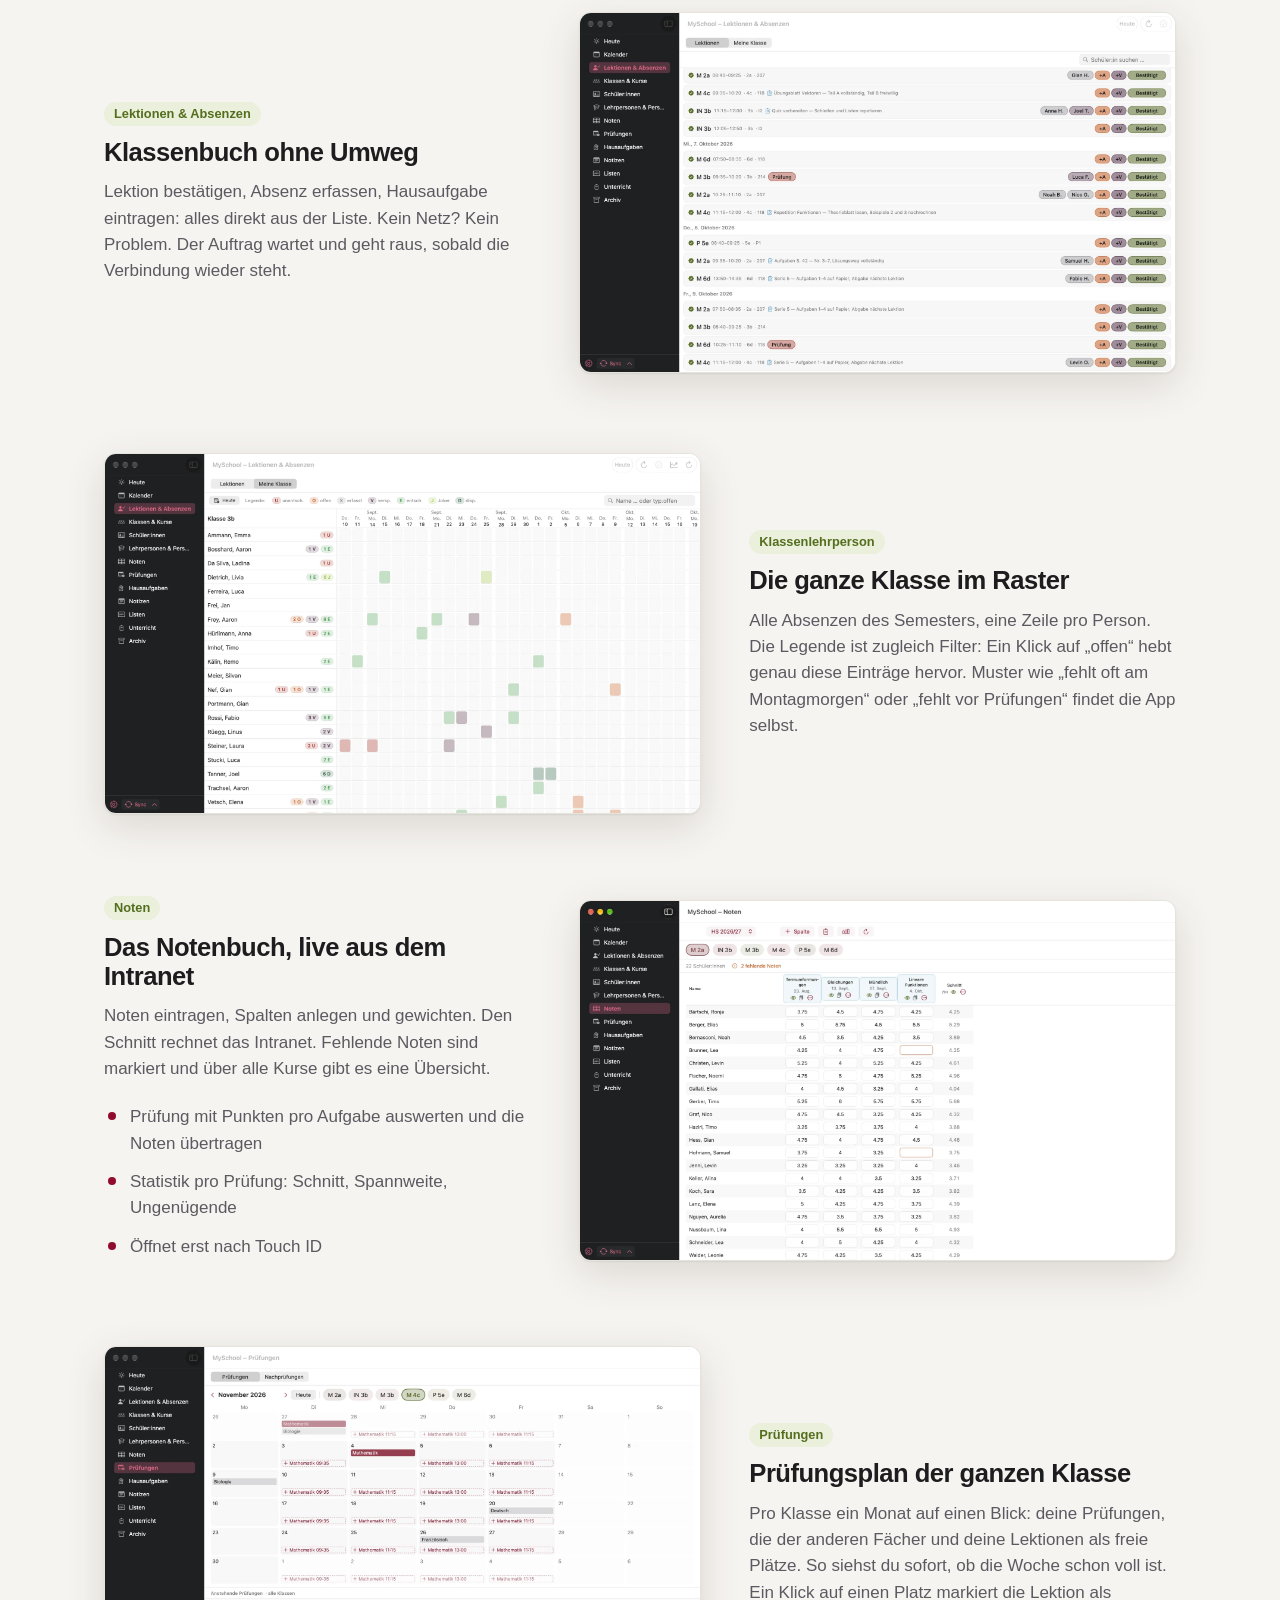
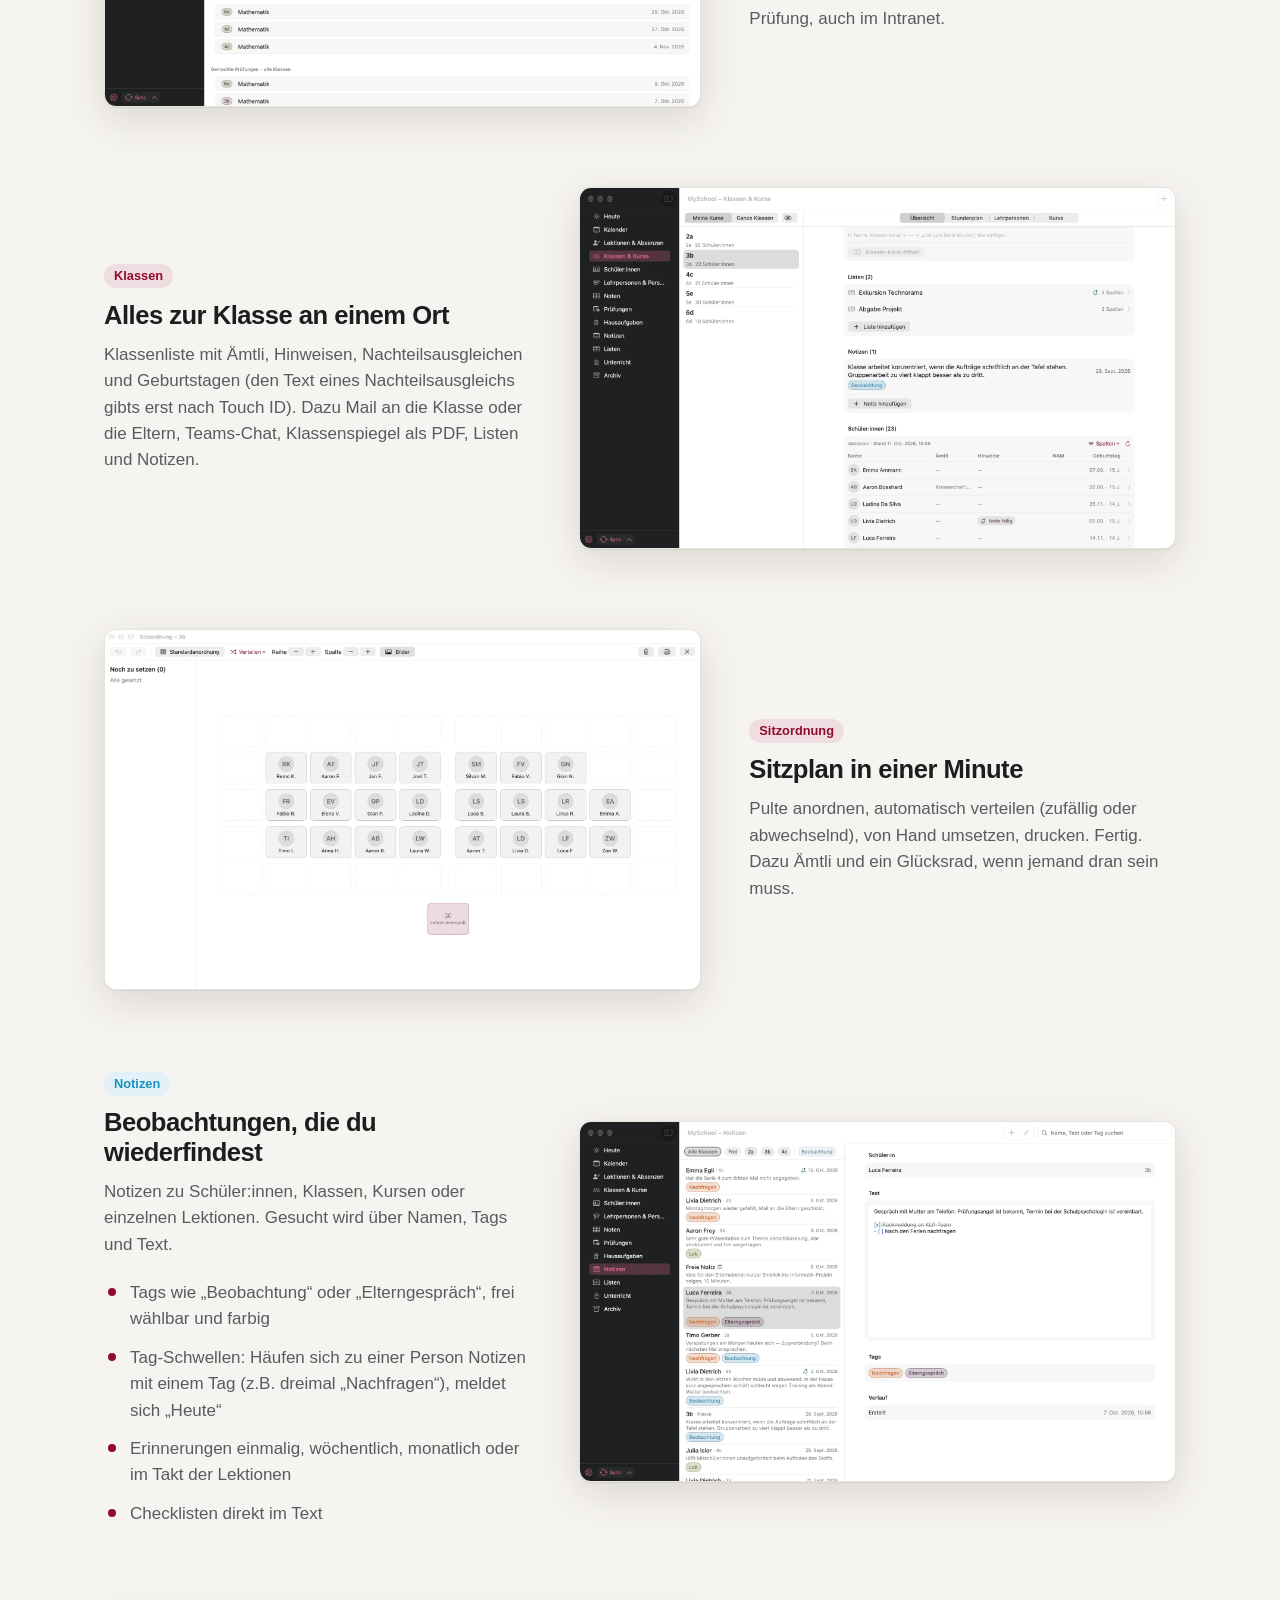
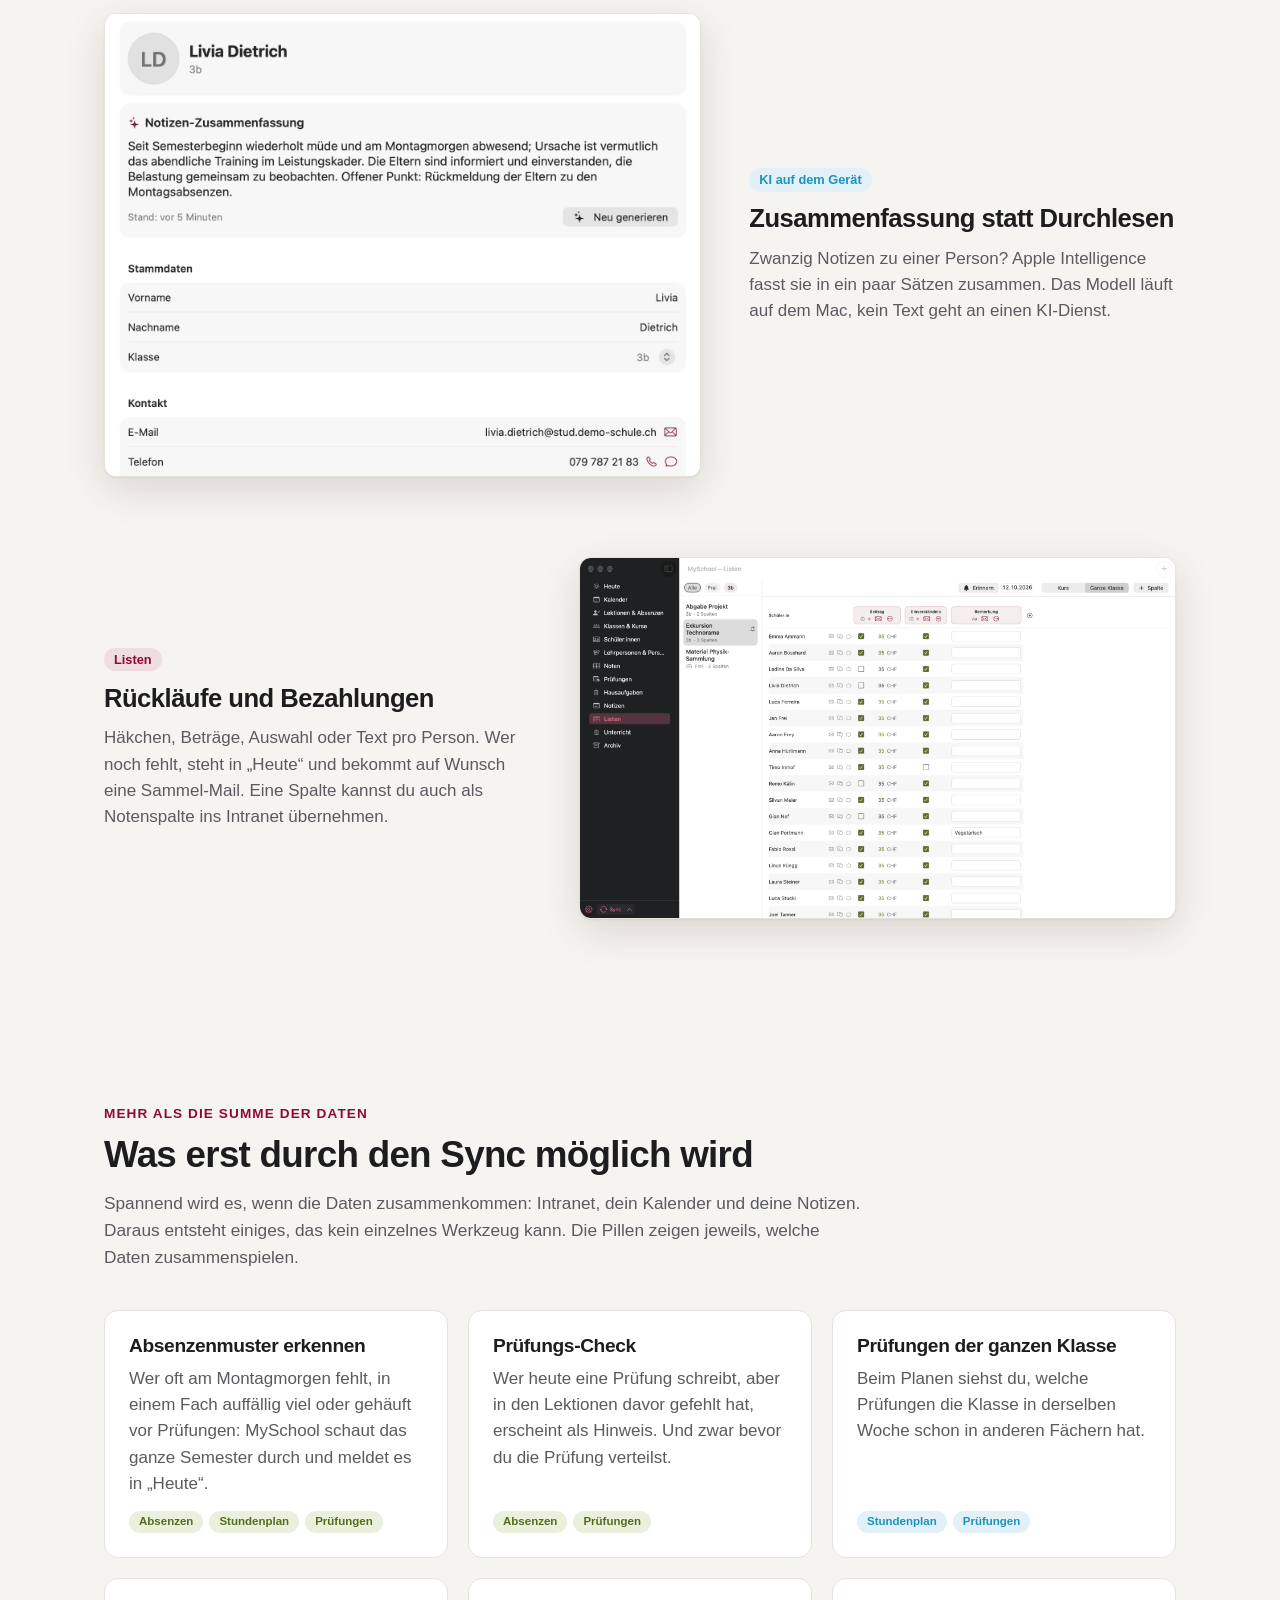
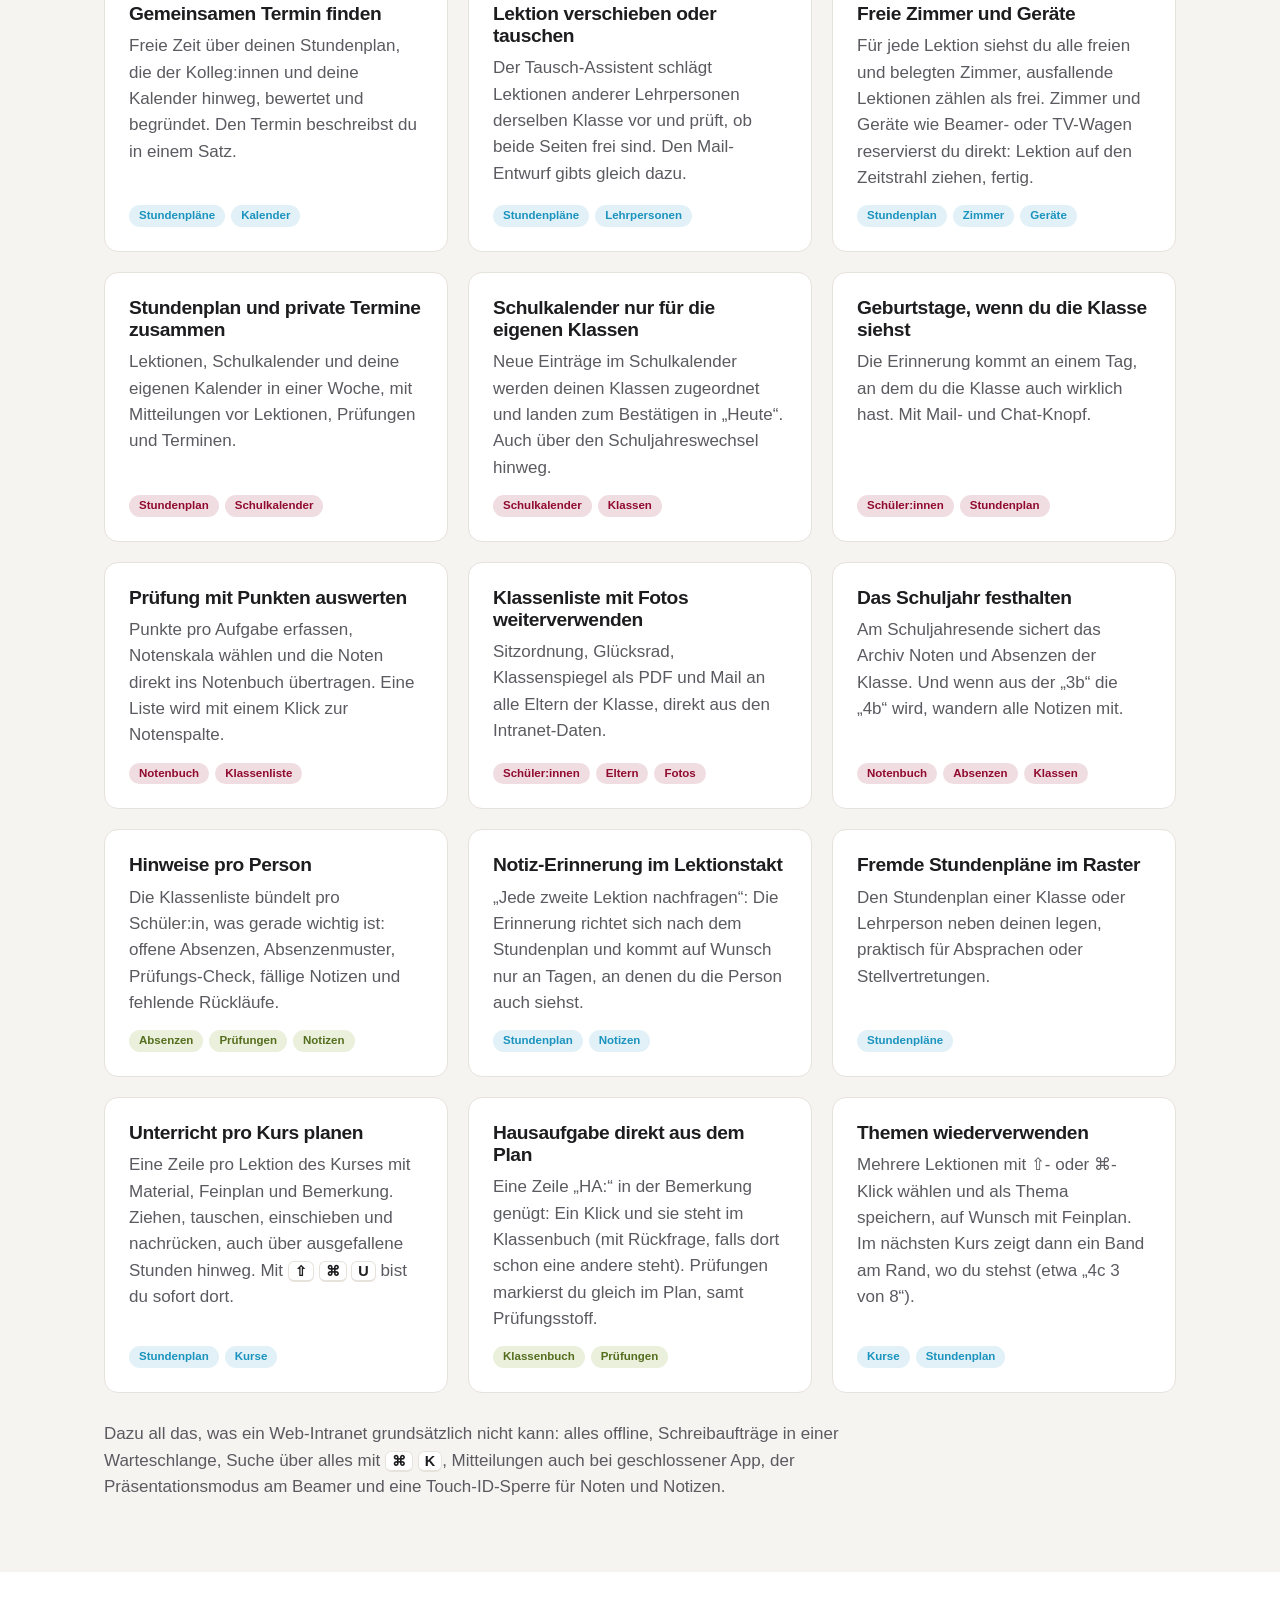
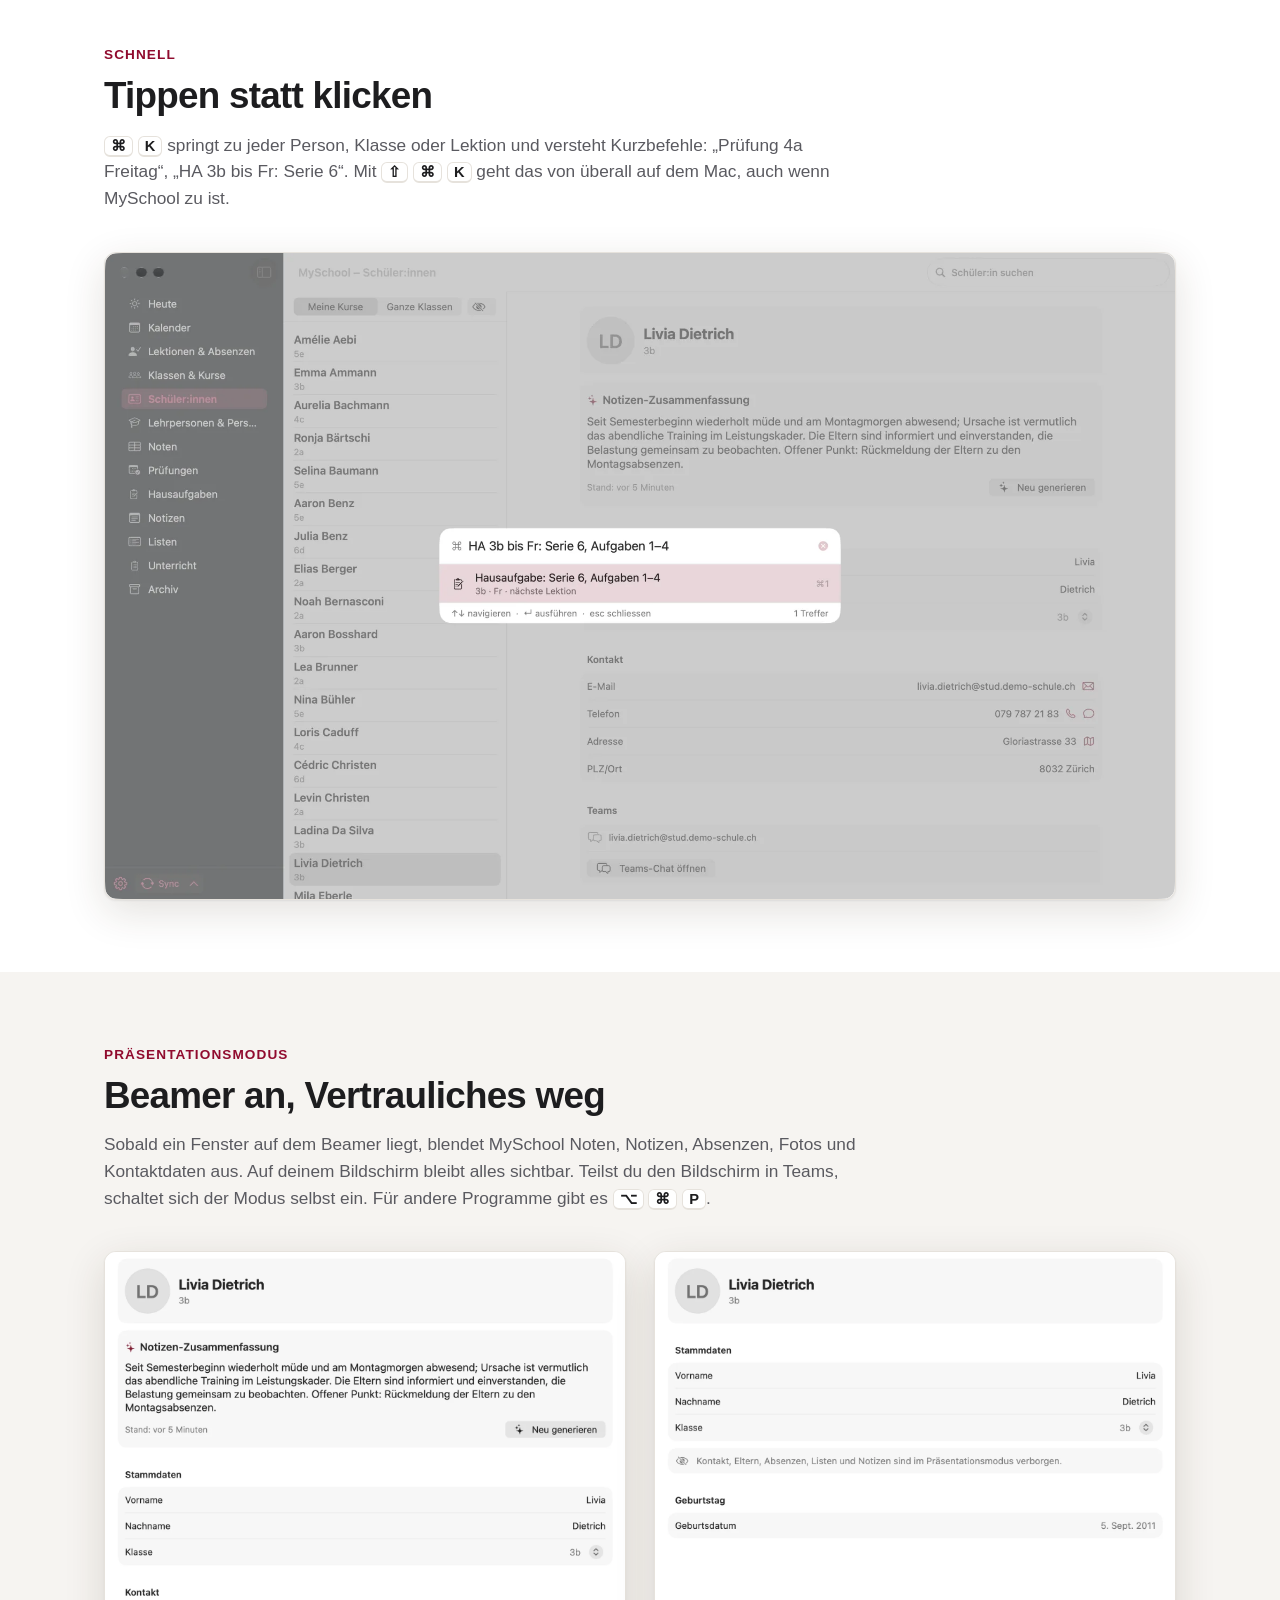
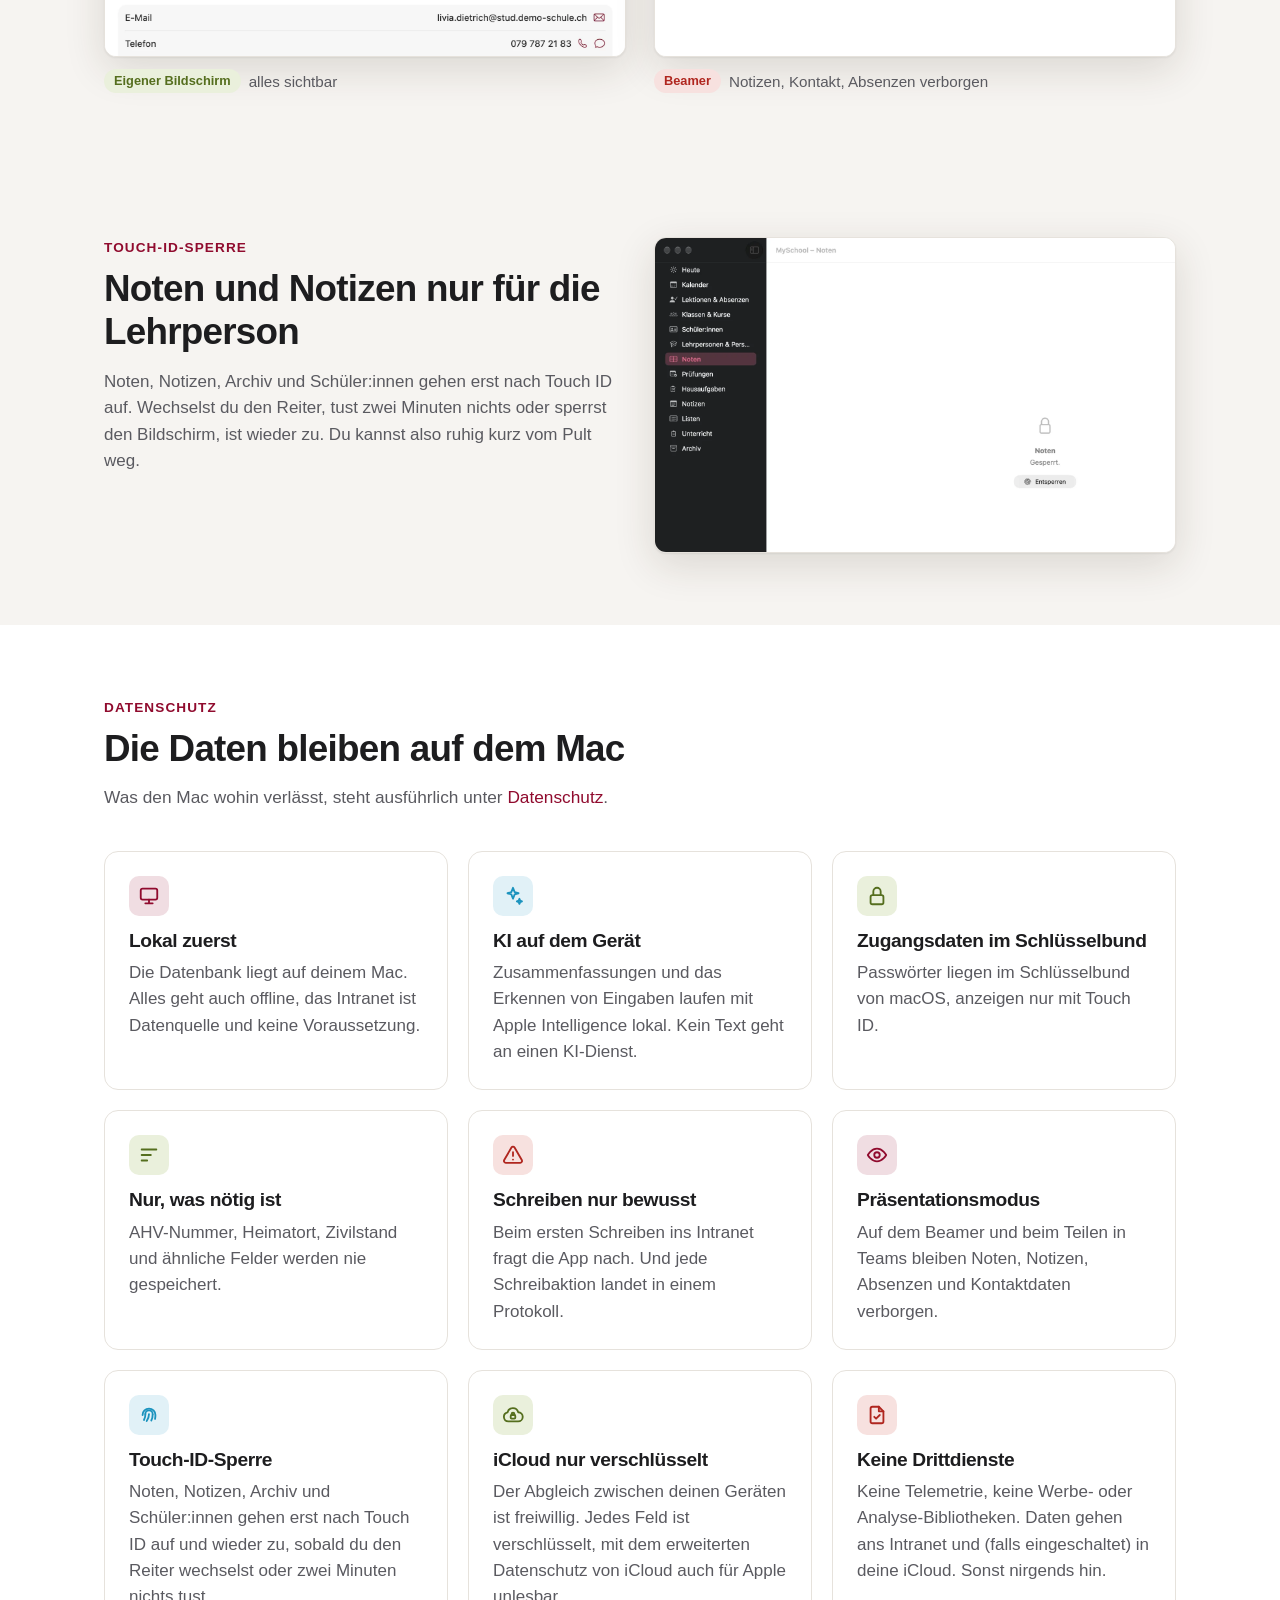
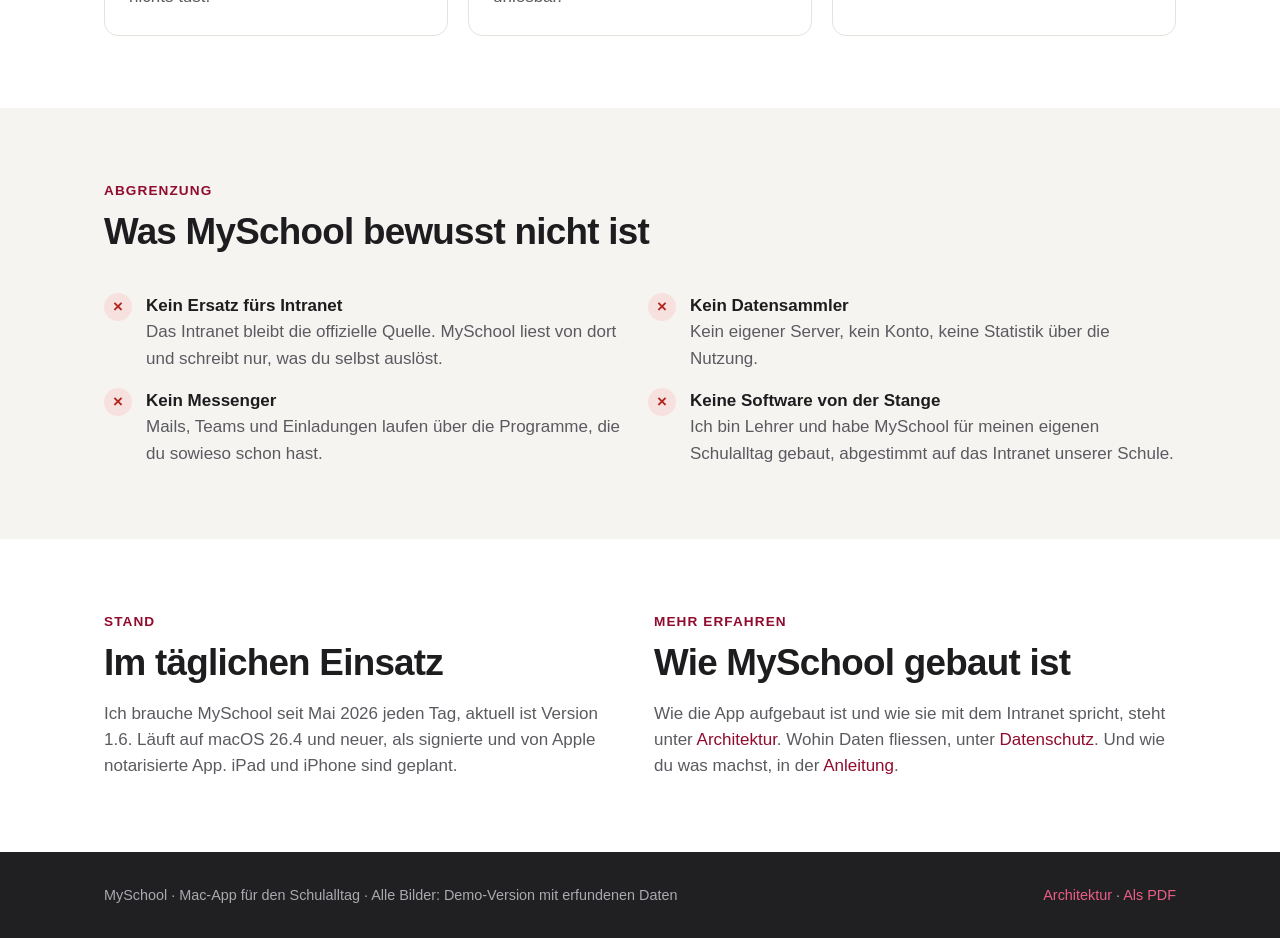
==== commit 417f4e18: "Website-Texte in Manuels Stil: du-Form, kurz, direkt Co-Authored-By: Claude Opus 5.5 <noreply@anthro" ====
--- a/index.html
+++ b/index.html
@@ -26,7 +26,7 @@
     <div class="huelle">
       <span class="pille">Mac-App für Lehrpersonen</span>
       <h1>Der Schulalltag <span>in einer App.</span></h1>
-      <p class="lead">Stundenplan, Klassen, Absenzen, Notizen und Termine an einem Ort. Direkt verbunden mit dem Intranet der Schule, auch ohne Netz nutzbar, und die Daten bleiben auf dem eigenen Mac.</p>
+      <p class="lead">Stundenplan, Klassen, Absenzen, Notizen und Termine an einem Ort. Direkt mit dem Intranet verbunden, geht auch ohne Netz und die Daten bleiben auf deinem Mac.</p>
       <div class="knoepfe">
         <a class="knopf" href="#funktionen">Was die App kann</a>
         <a class="knopf leise" href="datenschutz.html">Wohin gehen die Daten?</a>
@@ -41,12 +41,12 @@
       <div>
         <div class="kicker">Das Problem</div>
         <h2>Sechs Werkzeuge für einen Schultag</h2>
-        <p style="margin-top:16px;color:var(--text-2)">Das Intranet für Stundenplan, Klassenbuch, Absenzen und Noten. Mail und Kalender für Termine. Tabellen für Rückläufe und Bezahlungen. Zettel für Beobachtungen, das Handy für Erinnerungen. Jedes kann seinen Teil, keines kennt die anderen. Und im Schulzimmer ist das Intranet oft gerade langsam, abgemeldet oder offline.</p>
+        <p style="margin-top:16px;color:var(--text-2)">Kennst du das? Das Intranet für Stundenplan, Klassenbuch, Absenzen und Noten. Mail und Kalender für Termine. Excel für Rückläufe und Bezahlungen. Zettel für Beobachtungen, das Handy für Erinnerungen. Jedes kann seinen Teil, keines weiss vom anderen. Und im Schulzimmer ist das Intranet natürlich grad dann langsam, abgemeldet oder offline.</p>
       </div>
       <div>
         <div class="kicker">Die Idee</div>
         <h2>Einmal holen, überall nutzen</h2>
-        <p style="margin-top:16px;color:var(--text-2)">MySchool holt Klassen, Schüler:innen, Stundenplan, Absenzen und Schulkalender aus dem Intranet und hält sie lokal. Darauf baut alles auf, was das Intranet nicht kann: Notizen zu Personen, Erinnerungen, Listen, Sitzordnungen und ein Tag auf einen Blick. Was zurück ins Intranet gehört, geht mit einem Klick, und ohne Netz holt die App es später nach.</p>
+        <p style="margin-top:16px;color:var(--text-2)">MySchool holt Klassen, Schüler:innen, Stundenplan, Absenzen und Schulkalender einmal aus dem Intranet und hat sie dann auf dem Mac. Darauf baut alles auf, was das Intranet nicht kann: Notizen zu Personen, Erinnerungen, Listen, Sitzordnungen und der ganze Tag auf einen Blick. Was zurück ins Intranet gehört, geht mit einem Klick. Ohne Netz holt die App es später nach.</p>
       </div>
     </div>
   </section>
@@ -56,19 +56,20 @@
       <div class="abschnitt-kopf">
         <div class="kicker">Funktionen</div>
         <h2>Was MySchool kann</h2>
-        <p>Alle Bilder stammen aus einer Demo-Version mit erfundenen Klassen und Personen.</p>
+        <p>Alle Bilder stammen aus einer Demo-Version, Klassen und Personen sind erfunden.</p>
       </div>
 
       <div class="funktion">
         <div class="text">
           <span class="pille">Heute</span>
           <h3 style="margin-top:12px">Der Tag auf einen Blick</h3>
-          <p>Am Morgen einmal hinschauen und wissen, was ansteht.</p>
+          <p>Am Morgen einmal draufschauen und du weisst, was ansteht.</p>
           <ul>
             <li>Lektionen des Tages mit Absenzen und Bestätigen-Knopf</li>
-            <li>Auffällige Absenzenmuster, etwa verpasste Prüfungen</li>
+            <li>Auffällige Absenzenmuster (z.B. verpasste Prüfungen)</li>
             <li>Fällige Notiz-Erinnerungen und Geburtstage</li>
             <li>Neue Einträge im Schulkalender zum Bestätigen</li>
+            <li>Offene Aufgaben zum Abhaken</li>
           </ul>
         </div>
         <div class="fenster"><img src="img/heute.webp" width="2000" height="1207" alt="Heute-Ansicht"></div>
@@ -78,10 +79,10 @@
         <div class="text">
           <span class="pille himmel">Kalender</span>
           <h3 style="margin-top:12px">Stundenplan und Termine in einem Raster</h3>
-          <p>Eigene Lektionen, Schulkalender und die eigenen Kalender (iCloud, Exchange, Google) in einer Woche. Prüfungen und Ausfälle sind markiert, Geburtstage stehen im Tageskopf.</p>
-          <ul>
-            <li>Termine per Drag &amp; Drop verschieben</li>
-            <li>Personen aus den Klassenlisten und den Kontakten einladen</li>
+          <p>Deine Lektionen, der Schulkalender und deine eigenen Kalender (iCloud, Exchange, Google) in einer Woche. Prüfungen und Ausfälle sind markiert, Geburtstage stehen gleich im Tageskopf.</p>
+          <ul>
+            <li>Termine einfach mit der Maus verschieben</li>
+            <li>Leute aus den Klassenlisten und den Kontakten einladen</li>
             <li>Freie Zimmer finden und reservieren, Beamer- und TV-Wagen buchen</li>
             <li>Weitere Kalender abonnieren, auf Wunsch mit Bestätigen wie beim Schulkalender</li>
           </ul>
@@ -93,12 +94,12 @@
         <div class="text">
           <span class="pille himmel">Termin finden</span>
           <h3 style="margin-top:12px">Ein Satz statt vieler Felder</h3>
-          <p>„45 Min Anfang November, nicht am Mittwoch, eher nachmittags": MySchool liest Dauer, Zeitraum, Wochentage und Tageszeit aus dem Satz und sucht freie Zeit über den eigenen Stundenplan, die Stundenpläne von Kolleg:innen und die eigenen Kalender.</p>
+          <p>Du schreibst „45 Min Anfang November, nicht am Mittwoch, eher nachmittags“. MySchool liest daraus Dauer, Zeitraum, Wochentage und Tageszeit und sucht freie Zeit: in deinem Stundenplan, in den Stundenplänen der Kolleg:innen und in deinen Kalendern.</p>
           <ul>
             <li>Vorschläge direkt vor oder nach einer Lektion, die eine Lücke genau füllen</li>
-            <li>Der beste Vorschlag ist markiert, mit Begründung pro Person</li>
+            <li>Der beste Vorschlag ist markiert, mit Begründung für jede Person</li>
             <li>Ferien aus dem Schulkalender und eine freie Mittagspause zählen mit</li>
-            <li>„Übernehmen" legt den Termin an und lädt die Lehrpersonen ein</li>
+            <li>„Übernehmen“ legt den Termin an und lädt alle ein</li>
           </ul>
         </div>
         <div class="fenster"><img src="img/termin_finden.webp" width="1800" height="1304" alt="Termin finden: aus einem Satz erkannte Dauer, Zeitraum und Tageszeit, daneben sechs Vorschläge, einer als bester markiert"></div>
@@ -108,9 +109,9 @@
         <div class="text">
           <span class="pille himmel">Zimmer</span>
           <h3 style="margin-top:12px">Ein freies Zimmer in Sekunden</h3>
-          <p>Für einen Tag und eine Lektion zeigt MySchool alle freien und belegten Zimmer, nach Stockwerk geordnet. Ausfallende Lektionen zählen als frei.</p>
-          <ul>
-            <li>Eine Lektion in der Stundenleiste wählen, schon stehen nur noch die freien Zimmer da</li>
+          <p>Du brauchst ein Zimmer für die 3. Lektion am Dienstag? MySchool zeigt alle freien und belegten Zimmer, nach Stockwerk geordnet. Ausfallende Lektionen zählen als frei.</p>
+          <ul>
+            <li>Lektion in der Stundenleiste wählen, schon stehen nur noch die freien Zimmer da</li>
             <li>Reservierbare Zimmer direkt buchen, auch für mehrere Lektionen</li>
           </ul>
         </div>
@@ -121,7 +122,7 @@
         <div class="text">
           <span class="pille himmel">Geräte</span>
           <h3 style="margin-top:12px">Beamer- und Laptopwagen buchen</h3>
-          <p>Alle buchbaren Geräte als Zeitstrahl über die nächsten Wochen, die eigenen Lektionen gleich darüber. Eine Lektion auf ein Gerät ziehen bucht es, eigene Buchungen sind hervorgehoben.</p>
+          <p>Alle buchbaren Geräte als Zeitstrahl über die nächsten Wochen, deine Lektionen gleich darüber. Lektion aufs Gerät ziehen und es ist gebucht. Deine Buchungen sind hervorgehoben.</p>
         </div>
         <div class="fenster"><img src="img/geraete.webp" width="2000" height="1207" alt="Zeitstrahl der Geräte mit eigenen Lektionen und Buchungen von Kolleg:innen"></div>
       </div>
@@ -130,11 +131,11 @@
         <div class="text">
           <span class="pille">Unterricht</span>
           <h3 style="margin-top:12px">Jeden Kurs Lektion für Lektion planen</h3>
-          <p>Eine Zeile pro Lektion des Kurses mit Material, Feinplan und Bemerkung. Ausfälle und Ferien sind schon eingetragen, Prüfungen markiert. Pläne lassen sich ziehen, tauschen, einschieben und nachrücken.</p>
+          <p>Pro Lektion eine Zeile mit Material, Feinplan und Bemerkung. Ausfälle und Ferien stehen schon drin, Prüfungen sind markiert. Fällt etwas aus, rückst du den Plan einfach nach (ziehen, tauschen und einschieben geht auch).</p>
           <ul>
             <li>Checklisten und Links direkt im Plan</li>
-            <li>Eine Zeile „HA:" geht mit einem Klick ins Klassenbuch</li>
-            <li>Themen speichern und in einem anderen Kurs wiederverwenden</li>
+            <li>Eine Zeile „HA:“ geht mit einem Klick ins Klassenbuch</li>
+            <li>Themen speichern und im nächsten Kurs wiederverwenden</li>
           </ul>
         </div>
         <div class="fenster"><img src="img/unterricht.webp" width="2000" height="1207" alt="Kursplan einer Mathematikklasse: Material, Feinplan mit Checklisten, Hausaufgaben, eine ausgefallene Lektion und eine Prüfung"></div>
@@ -144,7 +145,7 @@
         <div class="text">
           <span class="pille moos">Lektionen &amp; Absenzen</span>
           <h3 style="margin-top:12px">Klassenbuch ohne Umweg</h3>
-          <p>Lektion bestätigen, Absenz erfassen, Hausaufgabe eintragen, direkt aus der Liste. Ohne Netz landet der Auftrag in einer Warteschlange und geht raus, sobald die Verbindung wieder steht.</p>
+          <p>Lektion bestätigen, Absenz erfassen, Hausaufgabe eintragen: alles direkt aus der Liste. Kein Netz? Kein Problem. Der Auftrag wartet und geht raus, sobald die Verbindung wieder steht.</p>
         </div>
         <div class="fenster"><img src="img/lektionen.webp" width="2000" height="1207" alt="Lektionenliste mit Hausaufgaben, Absenzen und Bestätigen-Knöpfen"></div>
       </div>
@@ -153,7 +154,7 @@
         <div class="text">
           <span class="pille moos">Klassenlehrperson</span>
           <h3 style="margin-top:12px">Die ganze Klasse im Raster</h3>
-          <p>Alle Absenzen des Semesters, eine Zeile pro Person. Die Legende ist zugleich Filter: Ein Klick auf „offen" hebt genau diese Einträge hervor. Muster wie „fehlt oft am Montagmorgen" oder „fehlt vor Prüfungen" erkennt die App selbst.</p>
+          <p>Alle Absenzen des Semesters, eine Zeile pro Person. Die Legende ist zugleich Filter: Ein Klick auf „offen“ hebt genau diese Einträge hervor. Muster wie „fehlt oft am Montagmorgen“ oder „fehlt vor Prüfungen“ findet die App selbst.</p>
         </div>
         <div class="fenster"><img src="img/klassenraster.webp" width="2000" height="1207" alt="Absenzen-Raster einer Klasse über das Semester"></div>
       </div>
@@ -162,10 +163,10 @@
         <div class="text">
           <span class="pille moos">Noten</span>
           <h3 style="margin-top:12px">Das Notenbuch, live aus dem Intranet</h3>
-          <p>Noten eintragen, Spalten anlegen und gewichten, der Schnitt rechnet das Intranet. Fehlende Noten sind markiert, über alle Kurse gibt es eine Übersicht.</p>
+          <p>Noten eintragen, Spalten anlegen und gewichten. Den Schnitt rechnet das Intranet. Fehlende Noten sind markiert und über alle Kurse gibt es eine Übersicht.</p>
           <ul>
             <li>Prüfung mit Punkten pro Aufgabe auswerten und die Noten übertragen</li>
-            <li>Statistik pro Prüfung: Schnitt, Spannweite, ungenügende Noten</li>
+            <li>Statistik pro Prüfung: Schnitt, Spannweite, Ungenügende</li>
             <li>Öffnet erst nach Touch ID</li>
           </ul>
         </div>
@@ -176,7 +177,7 @@
         <div class="text">
           <span class="pille moos">Prüfungen</span>
           <h3 style="margin-top:12px">Prüfungsplan der ganzen Klasse</h3>
-          <p>Pro Klasse ein Monat auf einen Blick: die eigenen Prüfungen, die der anderen Fächer und die eigenen Lektionen als freie Plätze. Ein Klick auf einen Platz markiert die Lektion als Prüfung, auch im Intranet.</p>
+          <p>Pro Klasse ein Monat auf einen Blick: deine Prüfungen, die der anderen Fächer und deine Lektionen als freie Plätze. So siehst du sofort, ob die Woche schon voll ist. Ein Klick auf einen Platz markiert die Lektion als Prüfung, auch im Intranet.</p>
         </div>
         <div class="fenster"><img src="img/pruefungen.webp" width="2000" height="1207" alt="Prüfungsplan im November: eigene Mathematik-Prüfungen, Prüfungen in Biologie, Deutsch und Französisch und freie Lektionen"></div>
       </div>
@@ -185,7 +186,7 @@
         <div class="text">
           <span class="pille">Klassen</span>
           <h3 style="margin-top:12px">Alles zur Klasse an einem Ort</h3>
-          <p>Klassenliste mit Ämtli, Hinweisen, Nachteilsausgleichen und Geburtstagen; den Text eines Nachteilsausgleichs zeigt sie erst nach Touch ID. Dazu Mail an die Klasse oder die Eltern, Teams-Chat, Klassenspiegel als PDF, Listen und Notizen.</p>
+          <p>Klassenliste mit Ämtli, Hinweisen, Nachteilsausgleichen und Geburtstagen (den Text eines Nachteilsausgleichs gibts erst nach Touch ID). Dazu Mail an die Klasse oder die Eltern, Teams-Chat, Klassenspiegel als PDF, Listen und Notizen.</p>
         </div>
         <div class="fenster"><img src="img/klasse.webp" width="2000" height="1207" alt="Klassenübersicht mit Notizen und Schülertabelle"></div>
       </div>
@@ -194,7 +195,7 @@
         <div class="text">
           <span class="pille">Sitzordnung</span>
           <h3 style="margin-top:12px">Sitzplan in einer Minute</h3>
-          <p>Pulte anordnen, automatisch verteilen (zufällig oder abwechselnd), von Hand umsetzen, als PDF drucken. Dazu Ämtli und ein Glücksrad für die Zufallsauswahl.</p>
+          <p>Pulte anordnen, automatisch verteilen (zufällig oder abwechselnd), von Hand umsetzen, drucken. Fertig. Dazu Ämtli und ein Glücksrad, wenn jemand dran sein muss.</p>
         </div>
         <div class="fenster"><img src="img/sitzordnung.webp" width="2000" height="1207" alt="Sitzordnung einer Klasse mit Lehrerpult"></div>
       </div>
@@ -202,11 +203,11 @@
       <div class="funktion">
         <div class="text">
           <span class="pille himmel">Notizen</span>
-          <h3 style="margin-top:12px">Beobachtungen, die man wiederfindet</h3>
-          <p>Notizen zu Schüler:innen, Klassen, Kursen oder einzelnen Lektionen. Suche über Namen, Tags und Text.</p>
-          <ul>
-            <li>Tags wie „Beobachtung" oder „Elterngespräch", frei wählbar und farbig</li>
-            <li>Tag-Schwellen: Häufen sich zu einer Person Notizen mit einem Tag (z.B. dreimal „Nachfragen"), meldet sich „Heute"</li>
+          <h3 style="margin-top:12px">Beobachtungen, die du wiederfindest</h3>
+          <p>Notizen zu Schüler:innen, Klassen, Kursen oder einzelnen Lektionen. Gesucht wird über Namen, Tags und Text.</p>
+          <ul>
+            <li>Tags wie „Beobachtung“ oder „Elterngespräch“, frei wählbar und farbig</li>
+            <li>Tag-Schwellen: Häufen sich zu einer Person Notizen mit einem Tag (z.B. dreimal „Nachfragen“), meldet sich „Heute“</li>
             <li>Erinnerungen einmalig, wöchentlich, monatlich oder im Takt der Lektionen</li>
             <li>Checklisten direkt im Text</li>
           </ul>
@@ -218,7 +219,7 @@
         <div class="text">
           <span class="pille himmel">KI auf dem Gerät</span>
           <h3 style="margin-top:12px">Zusammenfassung statt Durchlesen</h3>
-          <p>Viele Notizen zu einer Person fasst Apple Intelligence in ein paar Sätzen zusammen. Das Modell läuft auf dem Mac, kein Text geht an einen KI-Dienst.</p>
+          <p>Zwanzig Notizen zu einer Person? Apple Intelligence fasst sie in ein paar Sätzen zusammen. Das Modell läuft auf dem Mac, kein Text geht an einen KI-Dienst.</p>
         </div>
         <div class="fenster"><img src="img/profil_detail.webp" width="1480" height="1150" alt="Profil einer Schülerin mit KI-Zusammenfassung der Notizen"></div>
       </div>
@@ -227,7 +228,7 @@
         <div class="text">
           <span class="pille">Listen</span>
           <h3 style="margin-top:12px">Rückläufe und Bezahlungen</h3>
-          <p>Häkchen, Beträge, Auswahl oder Text pro Person. Wer noch fehlt, erscheint in „Heute" und bekommt auf Wunsch eine Sammel-Mail. Eine Spalte lässt sich als Notenspalte ins Intranet übernehmen.</p>
+          <p>Häkchen, Beträge, Auswahl oder Text pro Person. Wer noch fehlt, steht in „Heute“ und bekommt auf Wunsch eine Sammel-Mail. Eine Spalte kannst du auch als Notenspalte ins Intranet übernehmen.</p>
         </div>
         <div class="fenster"><img src="img/listen.webp" width="2000" height="1207" alt="Liste für eine Exkursion mit Beitrag und Einverständnis"></div>
       </div>
@@ -239,57 +240,57 @@
       <div class="abschnitt-kopf">
         <div class="kicker">Mehr als die Summe der Daten</div>
         <h2>Was erst durch den Sync möglich wird</h2>
-        <p>MySchool holt die Daten aus dem Intranet und verknüpft sie miteinander, mit dem eigenen Kalender und mit eigenen Notizen. Daraus entstehen Funktionen, die es in keinem einzelnen Werkzeug gibt. Die Pillen zeigen, welche Daten jeweils zusammenkommen.</p>
+        <p>Spannend wird es, wenn die Daten zusammenkommen: Intranet, dein Kalender und deine Notizen. Daraus entsteht einiges, das kein einzelnes Werkzeug kann. Die Pillen zeigen jeweils, welche Daten zusammenspielen.</p>
       </div>
       <div class="drei">
         <div class="karte kombi">
           <h3>Absenzenmuster erkennen</h3>
-          <p>Wer oft am Montagmorgen fehlt, in einem Fach auffällig viel oder gehäuft vor Prüfungen: MySchool wertet das ganze Semester aus und meldet es in „Heute".</p>
+          <p>Wer oft am Montagmorgen fehlt, in einem Fach auffällig viel oder gehäuft vor Prüfungen: MySchool schaut das ganze Semester durch und meldet es in „Heute“.</p>
           <div class="quellen"><span class="pille moos">Absenzen</span> <span class="pille moos">Stundenplan</span> <span class="pille moos">Prüfungen</span></div>
         </div>
         <div class="karte kombi">
           <h3>Prüfungs-Check</h3>
-          <p>Wer heute in einer Prüfung sitzt, aber in den Lektionen davor gefehlt hat, erscheint als Hinweis – bevor man die Prüfung verteilt.</p>
+          <p>Wer heute eine Prüfung schreibt, aber in den Lektionen davor gefehlt hat, erscheint als Hinweis. Und zwar bevor du die Prüfung verteilst.</p>
           <div class="quellen"><span class="pille moos">Absenzen</span> <span class="pille moos">Prüfungen</span></div>
         </div>
         <div class="karte kombi">
           <h3>Prüfungen der ganzen Klasse</h3>
-          <p>Beim Planen einer Prüfung sieht man, welche Prüfungen die Schüler:innen in derselben Woche schon in anderen Fächern haben.</p>
+          <p>Beim Planen siehst du, welche Prüfungen die Klasse in derselben Woche schon in anderen Fächern hat.</p>
           <div class="quellen"><span class="pille himmel">Stundenplan</span> <span class="pille himmel">Prüfungen</span></div>
         </div>
         <div class="karte kombi">
           <h3>Gemeinsamen Termin finden</h3>
-          <p>Freie Zeitfenster über den eigenen Stundenplan, die Stundenpläne von Kolleg:innen und die eigenen Kalender hinweg, bewertet und begründet. Beschreiben lässt sich der Termin in einem Satz.</p>
+          <p>Freie Zeit über deinen Stundenplan, die der Kolleg:innen und deine Kalender hinweg, bewertet und begründet. Den Termin beschreibst du in einem Satz.</p>
           <div class="quellen"><span class="pille himmel">Stundenpläne</span> <span class="pille himmel">Kalender</span></div>
         </div>
         <div class="karte kombi">
           <h3>Lektion verschieben oder tauschen</h3>
-          <p>Der Tausch-Assistent schlägt Lektionen anderer Lehrpersonen derselben Klasse vor und prüft, ob beide Seiten frei sind. Den Mail-Entwurf gibt es dazu.</p>
+          <p>Der Tausch-Assistent schlägt Lektionen anderer Lehrpersonen derselben Klasse vor und prüft, ob beide Seiten frei sind. Den Mail-Entwurf gibts gleich dazu.</p>
           <div class="quellen"><span class="pille himmel">Stundenpläne</span> <span class="pille himmel">Lehrpersonen</span></div>
         </div>
         <div class="karte kombi">
           <h3>Freie Zimmer und Geräte</h3>
-          <p>Für einen Tag und eine Lektion zeigt MySchool alle freien und belegten Zimmer; ausfallende Lektionen zählen als frei. Zimmer und Geräte wie Beamer- oder TV-Wagen lassen sich direkt reservieren, eine Lektion zieht man einfach auf den Zeitstrahl.</p>
+          <p>Für jede Lektion siehst du alle freien und belegten Zimmer, ausfallende Lektionen zählen als frei. Zimmer und Geräte wie Beamer- oder TV-Wagen reservierst du direkt: Lektion auf den Zeitstrahl ziehen, fertig.</p>
           <div class="quellen"><span class="pille himmel">Stundenplan</span> <span class="pille himmel">Zimmer</span> <span class="pille himmel">Geräte</span></div>
         </div>
         <div class="karte kombi">
           <h3>Stundenplan und private Termine zusammen</h3>
-          <p>Lektionen, Schulkalender und die eigenen Kalender in einer Woche, mit Mitteilungen vor Lektionen, Prüfungen und Terminen.</p>
+          <p>Lektionen, Schulkalender und deine eigenen Kalender in einer Woche, mit Mitteilungen vor Lektionen, Prüfungen und Terminen.</p>
           <div class="quellen"><span class="pille ">Stundenplan</span> <span class="pille ">Schulkalender</span></div>
         </div>
         <div class="karte kombi">
           <h3>Schulkalender nur für die eigenen Klassen</h3>
-          <p>Neue Einträge im Schulkalender werden den eigenen Klassen zugeordnet und landen zum Bestätigen in „Heute", auch über den Schuljahreswechsel hinweg.</p>
+          <p>Neue Einträge im Schulkalender werden deinen Klassen zugeordnet und landen zum Bestätigen in „Heute“. Auch über den Schuljahreswechsel hinweg.</p>
           <div class="quellen"><span class="pille ">Schulkalender</span> <span class="pille ">Klassen</span></div>
         </div>
         <div class="karte kombi">
-          <h3>Geburtstage, wenn man die Klasse sieht</h3>
-          <p>Die Erinnerung kommt an einem Tag, an dem man die Klasse tatsächlich unterrichtet, mit Mail- und Chat-Knopf.</p>
+          <h3>Geburtstage, wenn du die Klasse siehst</h3>
+          <p>Die Erinnerung kommt an einem Tag, an dem du die Klasse auch wirklich hast. Mit Mail- und Chat-Knopf.</p>
           <div class="quellen"><span class="pille ">Schüler:innen</span> <span class="pille ">Stundenplan</span></div>
         </div>
         <div class="karte kombi">
           <h3>Prüfung mit Punkten auswerten</h3>
-          <p>Punkte pro Aufgabe erfassen, Notenskala wählen, Noten direkt ins Notenbuch übertragen. Eine Liste wird mit einem Klick zur Notenspalte.</p>
+          <p>Punkte pro Aufgabe erfassen, Notenskala wählen und die Noten direkt ins Notenbuch übertragen. Eine Liste wird mit einem Klick zur Notenspalte.</p>
           <div class="quellen"><span class="pille ">Notenbuch</span> <span class="pille ">Klassenliste</span></div>
         </div>
         <div class="karte kombi">
@@ -299,7 +300,7 @@
         </div>
         <div class="karte kombi">
           <h3>Das Schuljahr festhalten</h3>
-          <p>Am Schuljahresende sichert das Archiv Noten und Absenzen der Klasse. Beim Aufsteigen („3b" wird „4b") wandern alle Notizen mit.</p>
+          <p>Am Schuljahresende sichert das Archiv Noten und Absenzen der Klasse. Und wenn aus der „3b“ die „4b“ wird, wandern alle Notizen mit.</p>
           <div class="quellen"><span class="pille ">Notenbuch</span> <span class="pille ">Absenzen</span> <span class="pille ">Klassen</span></div>
         </div>
         <div class="karte kombi">
@@ -309,31 +310,31 @@
         </div>
         <div class="karte kombi">
           <h3>Notiz-Erinnerung im Lektionstakt</h3>
-          <p>„Jede zweite Lektion nachfragen": Die Erinnerung richtet sich nach dem Stundenplan und kommt auf Wunsch nur an Tagen, an denen man die Person unterrichtet.</p>
+          <p>„Jede zweite Lektion nachfragen“: Die Erinnerung richtet sich nach dem Stundenplan und kommt auf Wunsch nur an Tagen, an denen du die Person auch siehst.</p>
           <div class="quellen"><span class="pille himmel">Stundenplan</span> <span class="pille himmel">Notizen</span></div>
         </div>
         <div class="karte kombi">
           <h3>Fremde Stundenpläne im Raster</h3>
-          <p>Den Stundenplan einer Klasse oder Lehrperson neben den eigenen legen, etwa für Absprachen oder Stellvertretungen.</p>
+          <p>Den Stundenplan einer Klasse oder Lehrperson neben deinen legen, praktisch für Absprachen oder Stellvertretungen.</p>
           <div class="quellen"><span class="pille himmel">Stundenpläne</span></div>
         </div>
         <div class="karte kombi">
           <h3>Unterricht pro Kurs planen</h3>
-          <p>Eine Zeile pro Lektion des Kurses mit Material, Feinplan und Bemerkung. Pläne lassen sich ziehen, tauschen, einschieben und nachrücken, auch über ausgefallene Stunden hinweg. Mit <kbd>⇧</kbd> <kbd>⌘</kbd> <kbd>U</kbd> ist man sofort dort.</p>
+          <p>Eine Zeile pro Lektion des Kurses mit Material, Feinplan und Bemerkung. Ziehen, tauschen, einschieben und nachrücken, auch über ausgefallene Stunden hinweg. Mit <kbd>⇧</kbd> <kbd>⌘</kbd> <kbd>U</kbd> bist du sofort dort.</p>
           <div class="quellen"><span class="pille himmel">Stundenplan</span> <span class="pille himmel">Kurse</span></div>
         </div>
         <div class="karte kombi">
           <h3>Hausaufgabe direkt aus dem Plan</h3>
-          <p>Eine Zeile „HA:" in der Bemerkung genügt: Ein Klick trägt sie ins Klassenbuch ein, mit Rückfrage, falls dort schon eine andere steht. Prüfungen lassen sich im Plan markieren, samt Prüfungsstoff.</p>
+          <p>Eine Zeile „HA:“ in der Bemerkung genügt: Ein Klick und sie steht im Klassenbuch (mit Rückfrage, falls dort schon eine andere steht). Prüfungen markierst du gleich im Plan, samt Prüfungsstoff.</p>
           <div class="quellen"><span class="pille moos">Klassenbuch</span> <span class="pille moos">Prüfungen</span></div>
         </div>
         <div class="karte kombi">
           <h3>Themen wiederverwenden</h3>
-          <p>Mehrere Lektionen mit ⇧- oder ⌘-Klick wählen und als Thema speichern, auf Wunsch mit Feinplan. Einem anderen Kurs zugewiesen, begleitet ein Band am Rand den Fortschritt, etwa „4c 3 von 8".</p>
+          <p>Mehrere Lektionen mit ⇧- oder ⌘-Klick wählen und als Thema speichern, auf Wunsch mit Feinplan. Im nächsten Kurs zeigt dann ein Band am Rand, wo du stehst (etwa „4c 3 von 8“).</p>
           <div class="quellen"><span class="pille himmel">Kurse</span> <span class="pille himmel">Stundenplan</span></div>
         </div>
       </div>
-      <p class="nachsatz">Dazu das, was ein Web-Intranet grundsätzlich nicht kann: alles offline verfügbar, Schreibaufträge in einer Warteschlange, Suche über alles mit <kbd>⌘</kbd> <kbd>K</kbd>, Mitteilungen auch bei geschlossener App, der Präsentationsmodus am Beamer und eine Touch-ID-Sperre für Noten und Notizen.</p>
+      <p class="nachsatz">Dazu all das, was ein Web-Intranet grundsätzlich nicht kann: alles offline, Schreibaufträge in einer Warteschlange, Suche über alles mit <kbd>⌘</kbd> <kbd>K</kbd>, Mitteilungen auch bei geschlossener App, der Präsentationsmodus am Beamer und eine Touch-ID-Sperre für Noten und Notizen.</p>
     </div>
   </section>
 
@@ -342,9 +343,9 @@
       <div class="abschnitt-kopf">
         <div class="kicker">Schnell</div>
         <h2>Tippen statt klicken</h2>
-        <p><kbd>⌘</kbd> <kbd>K</kbd> springt zu jeder Person, Klasse oder Lektion und nimmt Kurzbefehle an: „Prüfung 4a Freitag", „HA 3b bis Fr: Serie 6". Mit <kbd>⇧</kbd> <kbd>⌘</kbd> <kbd>K</kbd> geht dasselbe von überall auf dem Mac, auch wenn MySchool geschlossen ist.</p>
-      </div>
-      <div class="fenster"><img src="img/palette.webp" width="2000" height="1207" alt="Befehlspalette: aus „HA 3b bis Fr: Serie 6" wird eine Hausaufgabe für die nächste Lektion"></div>
+        <p><kbd>⌘</kbd> <kbd>K</kbd> springt zu jeder Person, Klasse oder Lektion und versteht Kurzbefehle: „Prüfung 4a Freitag“, „HA 3b bis Fr: Serie 6“. Mit <kbd>⇧</kbd> <kbd>⌘</kbd> <kbd>K</kbd> geht das von überall auf dem Mac, auch wenn MySchool zu ist.</p>
+      </div>
+      <div class="fenster"><img src="img/palette.webp" width="2000" height="1207" alt="Befehlspalette: aus „HA 3b bis Fr: Serie 6“ wird eine Hausaufgabe für die nächste Lektion"></div>
     </div>
   </section>
 
@@ -353,7 +354,7 @@
       <div class="abschnitt-kopf">
         <div class="kicker">Präsentationsmodus</div>
         <h2>Beamer an, Vertrauliches weg</h2>
-        <p>Sobald ein Fenster auf dem Beamer liegt, blendet MySchool Noten, Notizen, Absenzen, Fotos und Kontaktdaten aus. Auf dem eigenen Bildschirm bleibt alles sichtbar. Teilt man den Bildschirm in Teams, schaltet sich der Modus selbst ein; für andere Programme gibt es <kbd>⌥</kbd> <kbd>⌘</kbd> <kbd>P</kbd>.</p>
+        <p>Sobald ein Fenster auf dem Beamer liegt, blendet MySchool Noten, Notizen, Absenzen, Fotos und Kontaktdaten aus. Auf deinem Bildschirm bleibt alles sichtbar. Teilst du den Bildschirm in Teams, schaltet sich der Modus selbst ein. Für andere Programme gibt es <kbd>⌥</kbd> <kbd>⌘</kbd> <kbd>P</kbd>.</p>
       </div>
       <div class="vergleich">
         <figure>
@@ -373,7 +374,7 @@
       <div>
         <div class="kicker">Touch-ID-Sperre</div>
         <h2>Noten und Notizen nur für die Lehrperson</h2>
-        <p style="margin-top:16px;color:var(--text-2)">Noten, Notizen, Archiv und Schüler:innen öffnen erst nach Touch ID. Verlässt man den Reiter, tut zwei Minuten nichts oder sperrt den Bildschirm, geht er wieder zu. Wer kurz vom Pult weggeht, lässt nichts offen.</p>
+        <p style="margin-top:16px;color:var(--text-2)">Noten, Notizen, Archiv und Schüler:innen gehen erst nach Touch ID auf. Wechselst du den Reiter, tust zwei Minuten nichts oder sperrst den Bildschirm, ist wieder zu. Du kannst also ruhig kurz vom Pult weg.</p>
       </div>
       <div class="fenster"><img src="img/sperre.webp" width="1600" height="965" alt="Der Reiter Noten ist gesperrt und zeigt nur den Knopf Entsperren"></div>
     </div>
@@ -384,13 +385,13 @@
       <div class="abschnitt-kopf">
         <div class="kicker">Datenschutz</div>
         <h2>Die Daten bleiben auf dem Mac</h2>
-        <p>Welche Daten den Mac wohin verlassen, steht ausführlich auf der Seite <a href="datenschutz.html">Datenschutz</a>.</p>
+        <p>Was den Mac wohin verlässt, steht ausführlich unter <a href="datenschutz.html">Datenschutz</a>.</p>
       </div>
       <div class="drei">
         <div class="karte">
           <div class="symbol"><svg viewBox="0 0 24 24" fill="none" stroke="currentColor" stroke-width="2" stroke-linecap="round" stroke-linejoin="round"><rect x="3" y="4" width="18" height="12" rx="2"/><path d="M8 20h8M12 16v4"/></svg></div>
           <h3>Lokal zuerst</h3>
-          <p>Die Datenbank liegt auf dem Mac. Alles funktioniert offline, das Intranet ist Datenquelle, keine Voraussetzung.</p>
+          <p>Die Datenbank liegt auf deinem Mac. Alles geht auch offline, das Intranet ist Datenquelle und keine Voraussetzung.</p>
         </div>
         <div class="karte himmel">
           <div class="symbol"><svg viewBox="0 0 24 24" fill="none" stroke="currentColor" stroke-width="2" stroke-linecap="round" stroke-linejoin="round"><path d="M12 3l1.8 4.7L18 9l-4.2 1.3L12 15l-1.8-4.7L6 9l4.2-1.3z"/><path d="M19 15l.8 2 2 .8-2 .8-.8 2-.8-2-2-.8 2-.8z"/></svg></div>
@@ -400,7 +401,7 @@
         <div class="karte moos">
           <div class="symbol"><svg viewBox="0 0 24 24" fill="none" stroke="currentColor" stroke-width="2" stroke-linecap="round" stroke-linejoin="round"><rect x="5" y="11" width="14" height="10" rx="2"/><path d="M8 11V7a4 4 0 018 0v4"/></svg></div>
           <h3>Zugangsdaten im Schlüsselbund</h3>
-          <p>Passwörter liegen im macOS-Schlüsselbund, anzeigen nur mit Touch ID.</p>
+          <p>Passwörter liegen im Schlüsselbund von macOS, anzeigen nur mit Touch ID.</p>
         </div>
         <div class="karte moos">
           <div class="symbol"><svg viewBox="0 0 24 24" fill="none" stroke="currentColor" stroke-width="2" stroke-linecap="round" stroke-linejoin="round"><path d="M4 6h16M4 12h10M4 18h6"/></svg></div>
@@ -410,7 +411,7 @@
         <div class="karte rost">
           <div class="symbol"><svg viewBox="0 0 24 24" fill="none" stroke="currentColor" stroke-width="2" stroke-linecap="round" stroke-linejoin="round"><path d="M12 9v4M12 17h.01"/><path d="M10.3 3.9L2.4 17.5A2 2 0 004.1 20.5h15.8a2 2 0 001.7-3L13.7 3.9a2 2 0 00-3.4 0z"/></svg></div>
           <h3>Schreiben nur bewusst</h3>
-          <p>Beim ersten Schreiben ins Intranet fragt die App nach. Jede Schreibaktion landet in einem Protokoll.</p>
+          <p>Beim ersten Schreiben ins Intranet fragt die App nach. Und jede Schreibaktion landet in einem Protokoll.</p>
         </div>
         <div class="karte">
           <div class="symbol"><svg viewBox="0 0 24 24" fill="none" stroke="currentColor" stroke-width="2" stroke-linecap="round" stroke-linejoin="round"><circle cx="12" cy="12" r="3"/><path d="M2 12s3.6-7 10-7 10 7 10 7-3.6 7-10 7S2 12 2 12z"/></svg></div>
@@ -420,17 +421,17 @@
         <div class="karte himmel">
           <div class="symbol"><svg viewBox="0 0 24 24" fill="none" stroke="currentColor" stroke-width="2" stroke-linecap="round" stroke-linejoin="round"><path d="M12 11c0 3-1 5.5-2.5 7.5"/><path d="M16 11.5c0 2.5-.5 4.7-1.5 6.5"/><path d="M8 11a4 4 0 018 0"/><path d="M5 12a7 7 0 0114 0c0 1.6-.1 3-.4 4.3"/><path d="M6.5 17.5A12 12 0 008 11"/></svg></div>
           <h3>Touch-ID-Sperre</h3>
-          <p>Noten, Notizen, Archiv und Schüler:innen öffnen erst nach Touch ID und sperren wieder, sobald man den Reiter verlässt oder zwei Minuten nichts tut.</p>
+          <p>Noten, Notizen, Archiv und Schüler:innen gehen erst nach Touch ID auf und wieder zu, sobald du den Reiter wechselst oder zwei Minuten nichts tust.</p>
         </div>
         <div class="karte moos">
           <div class="symbol"><svg viewBox="0 0 24 24" fill="none" stroke="currentColor" stroke-width="2" stroke-linecap="round" stroke-linejoin="round"><path d="M17.5 19H7a5 5 0 01-.9-9.9A6 6 0 0117.7 9 4.5 4.5 0 0117.5 19z"/><rect x="9.5" y="12" width="5" height="4" rx="1"/><path d="M10.5 12v-1a1.5 1.5 0 013 0v1"/></svg></div>
           <h3>iCloud nur verschlüsselt</h3>
-          <p>Der Abgleich zwischen eigenen Geräten ist freiwillig. Jedes Feld ist verschlüsselt, mit dem erweiterten Datenschutz von iCloud auch für Apple unlesbar.</p>
+          <p>Der Abgleich zwischen deinen Geräten ist freiwillig. Jedes Feld ist verschlüsselt, mit dem erweiterten Datenschutz von iCloud auch für Apple unlesbar.</p>
         </div>
         <div class="karte rost">
           <div class="symbol"><svg viewBox="0 0 24 24" fill="none" stroke="currentColor" stroke-width="2" stroke-linecap="round" stroke-linejoin="round"><path d="M14 3H7a2 2 0 00-2 2v14a2 2 0 002 2h10a2 2 0 002-2V8z"/><path d="M14 3v5h5"/><path d="M9 14l2 2 4-4"/></svg></div>
           <h3>Keine Drittdienste</h3>
-          <p>Keine Telemetrie, keine Werbe- oder Analyse-Bibliotheken. Daten gehen ans Intranet und, falls eingeschaltet, in die eigene iCloud.</p>
+          <p>Keine Telemetrie, keine Werbe- oder Analyse-Bibliotheken. Daten gehen ans Intranet und (falls eingeschaltet) in deine iCloud. Sonst nirgends hin.</p>
         </div>
       </div>
     </div>
@@ -443,10 +444,10 @@
         <h2>Was MySchool bewusst nicht ist</h2>
       </div>
       <div class="nicht">
-        <div><span class="x">×</span><p><b>Kein Ersatz fürs Intranet</b><span>Das Intranet bleibt die offizielle Quelle. MySchool liest von dort und schreibt nur, was man selbst auslöst.</span></p></div>
+        <div><span class="x">×</span><p><b>Kein Ersatz fürs Intranet</b><span>Das Intranet bleibt die offizielle Quelle. MySchool liest von dort und schreibt nur, was du selbst auslöst.</span></p></div>
         <div><span class="x">×</span><p><b>Kein Datensammler</b><span>Kein eigener Server, kein Konto, keine Statistik über die Nutzung.</span></p></div>
-        <div><span class="x">×</span><p><b>Kein Messenger</b><span>Mails, Teams und Einladungen gehen über die Programme, die schon auf dem Mac sind.</span></p></div>
-        <div><span class="x">×</span><p><b>Keine Software von der Stange</b><span>Gebaut von einem Lehrer für den eigenen Schulalltag, abgestimmt auf das Intranet der eigenen Schule.</span></p></div>
+        <div><span class="x">×</span><p><b>Kein Messenger</b><span>Mails, Teams und Einladungen laufen über die Programme, die du sowieso schon hast.</span></p></div>
+        <div><span class="x">×</span><p><b>Keine Software von der Stange</b><span>Ich bin Lehrer und habe MySchool für meinen eigenen Schulalltag gebaut, abgestimmt auf das Intranet unserer Schule.</span></p></div>
       </div>
     </div>
   </section>
@@ -456,12 +457,12 @@
       <div>
         <div class="kicker">Stand</div>
         <h2>Im täglichen Einsatz</h2>
-        <p style="margin-top:16px;color:var(--text-2)">Seit Mai 2026 im Schulalltag, aktuell Version 1.6. Läuft auf macOS 26.4 und neuer, verteilt als signierte und von Apple notarisierte App. iPad und iPhone sind geplant.</p>
+        <p style="margin-top:16px;color:var(--text-2)">Ich brauche MySchool seit Mai 2026 jeden Tag, aktuell ist Version 1.6. Läuft auf macOS 26.4 und neuer, als signierte und von Apple notarisierte App. iPad und iPhone sind geplant.</p>
       </div>
       <div>
         <div class="kicker">Mehr erfahren</div>
         <h2>Wie MySchool gebaut ist</h2>
-        <p style="margin-top:16px;color:var(--text-2)">Wie die App aufgebaut ist und wie sie mit dem Intranet spricht, steht unter <a href="architektur.html">Architektur</a>. Wohin Daten fliessen, unter <a href="datenschutz.html">Datenschutz</a>.</p>
+        <p style="margin-top:16px;color:var(--text-2)">Wie die App aufgebaut ist und wie sie mit dem Intranet spricht, steht unter <a href="architektur.html">Architektur</a>. Wohin Daten fliessen, unter <a href="datenschutz.html">Datenschutz</a>. Und wie du was machst, in der <a href="anleitung.html">Anleitung</a>.</p>
       </div>
     </div>
   </section>
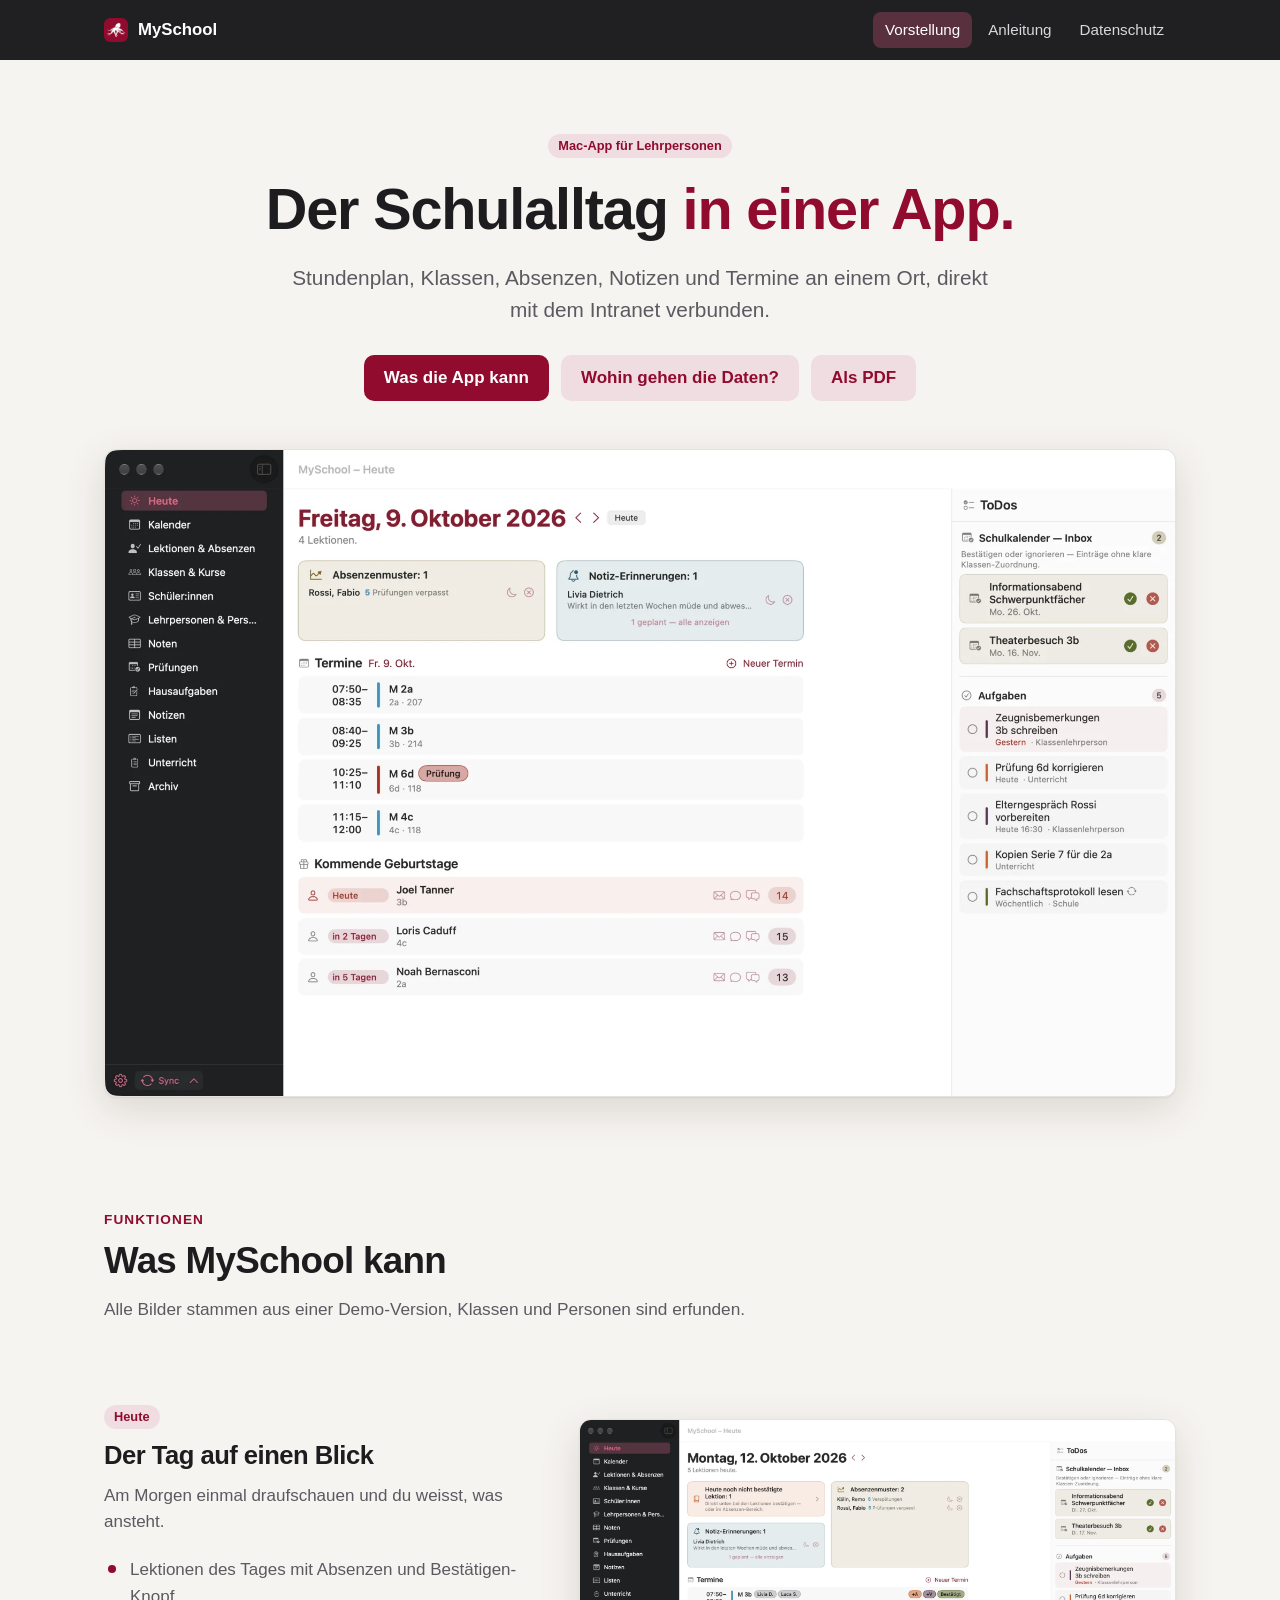
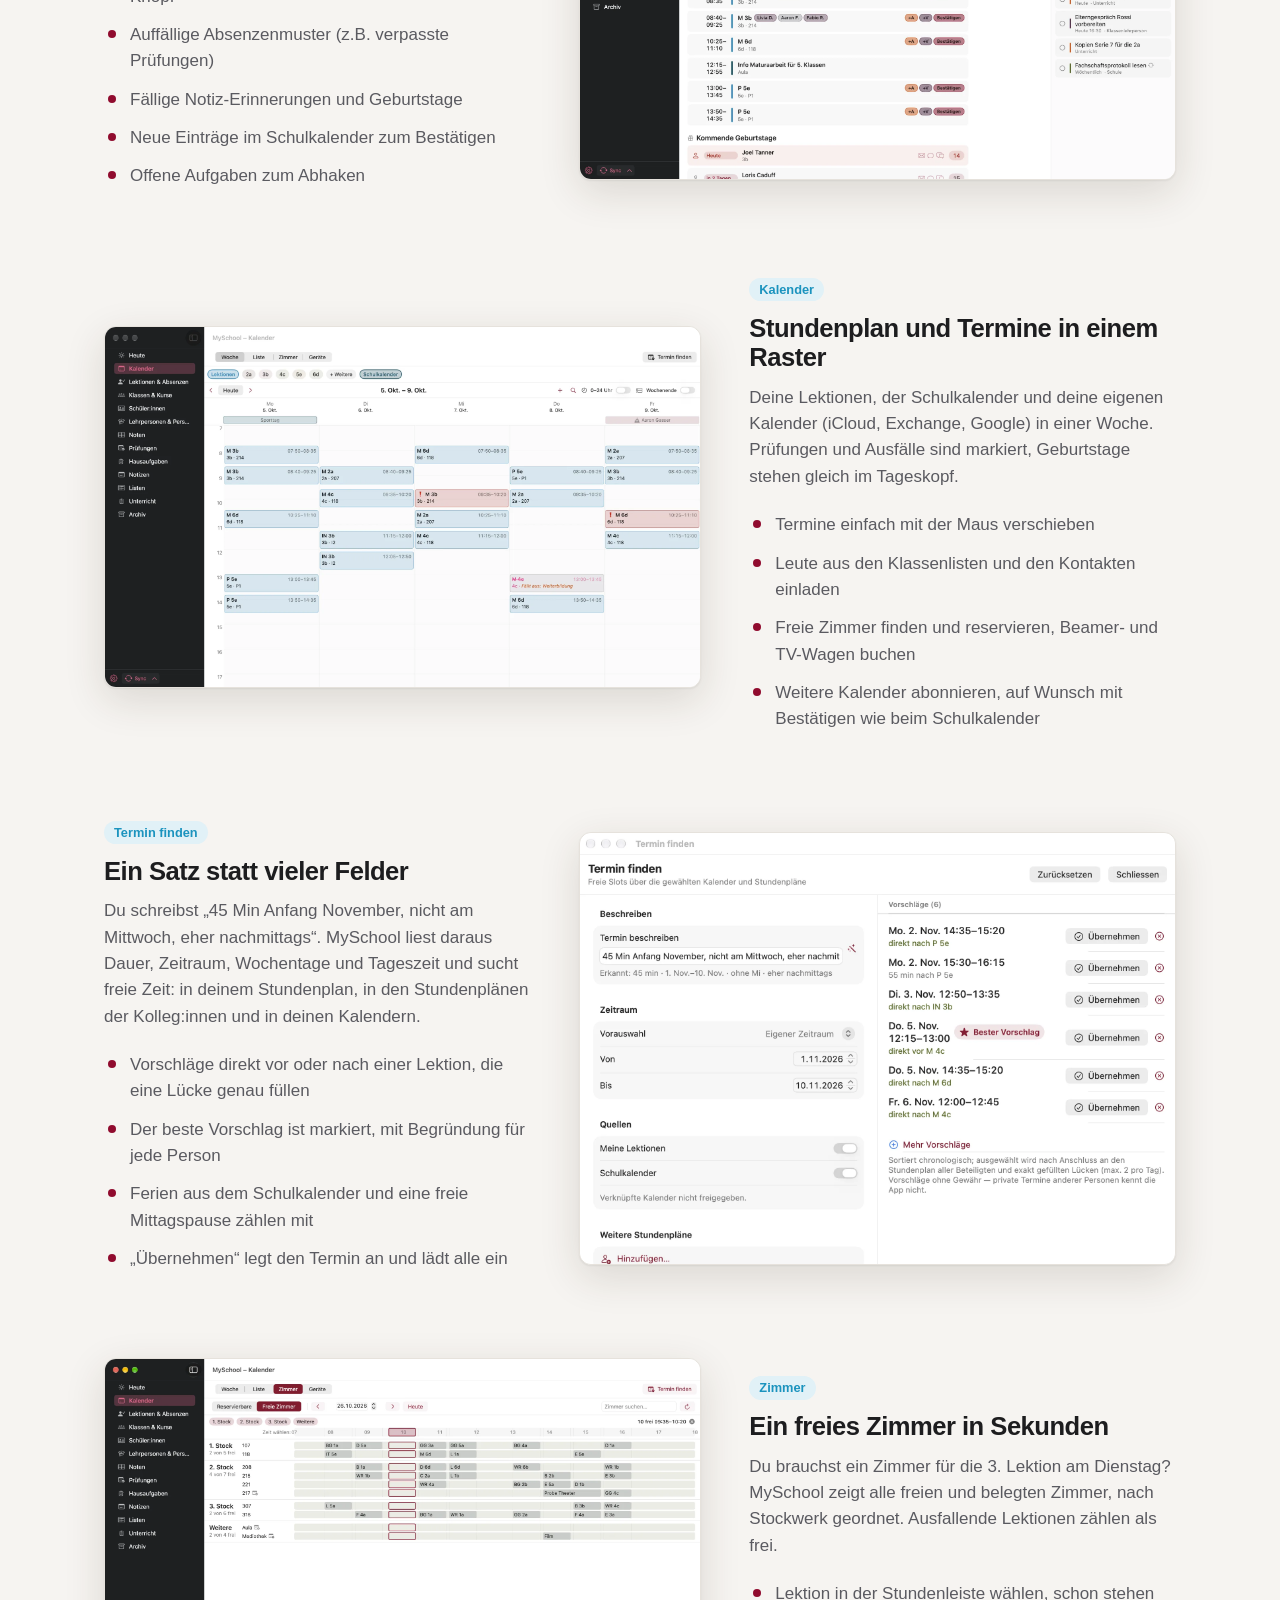
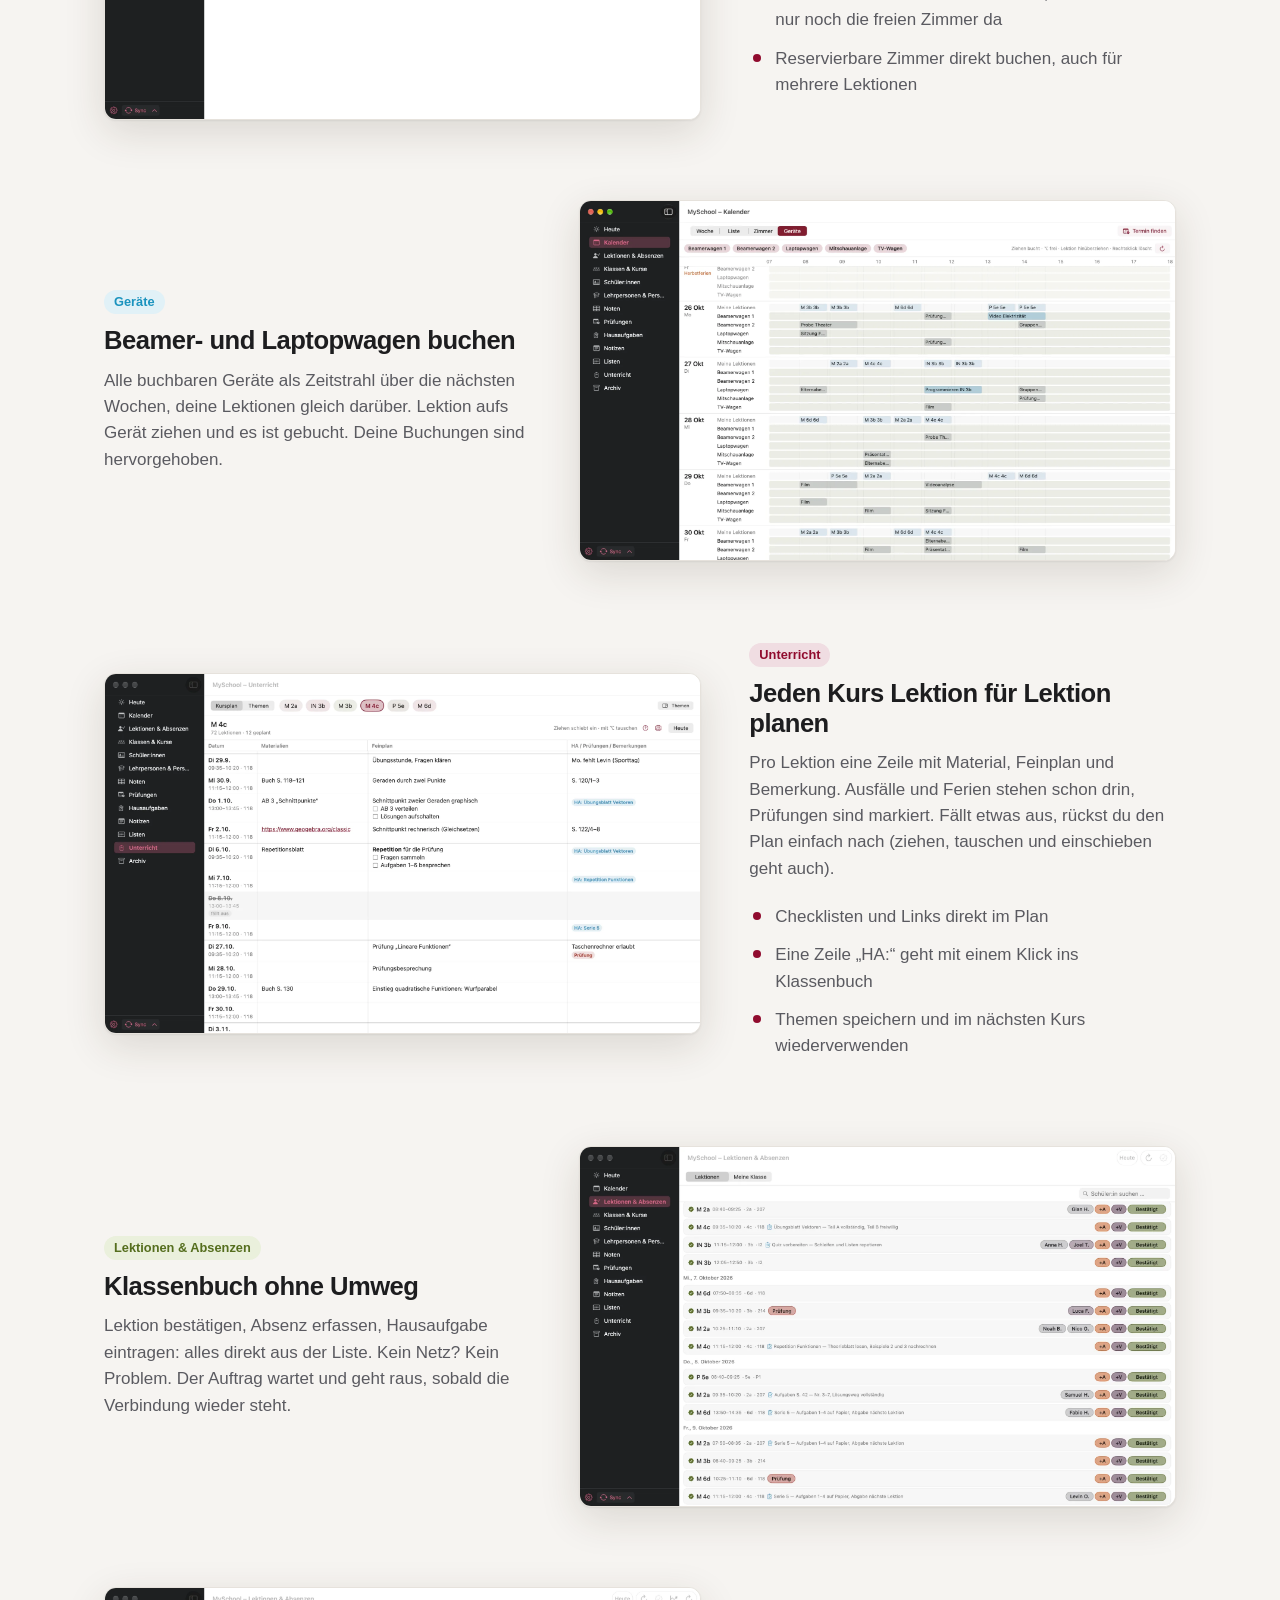
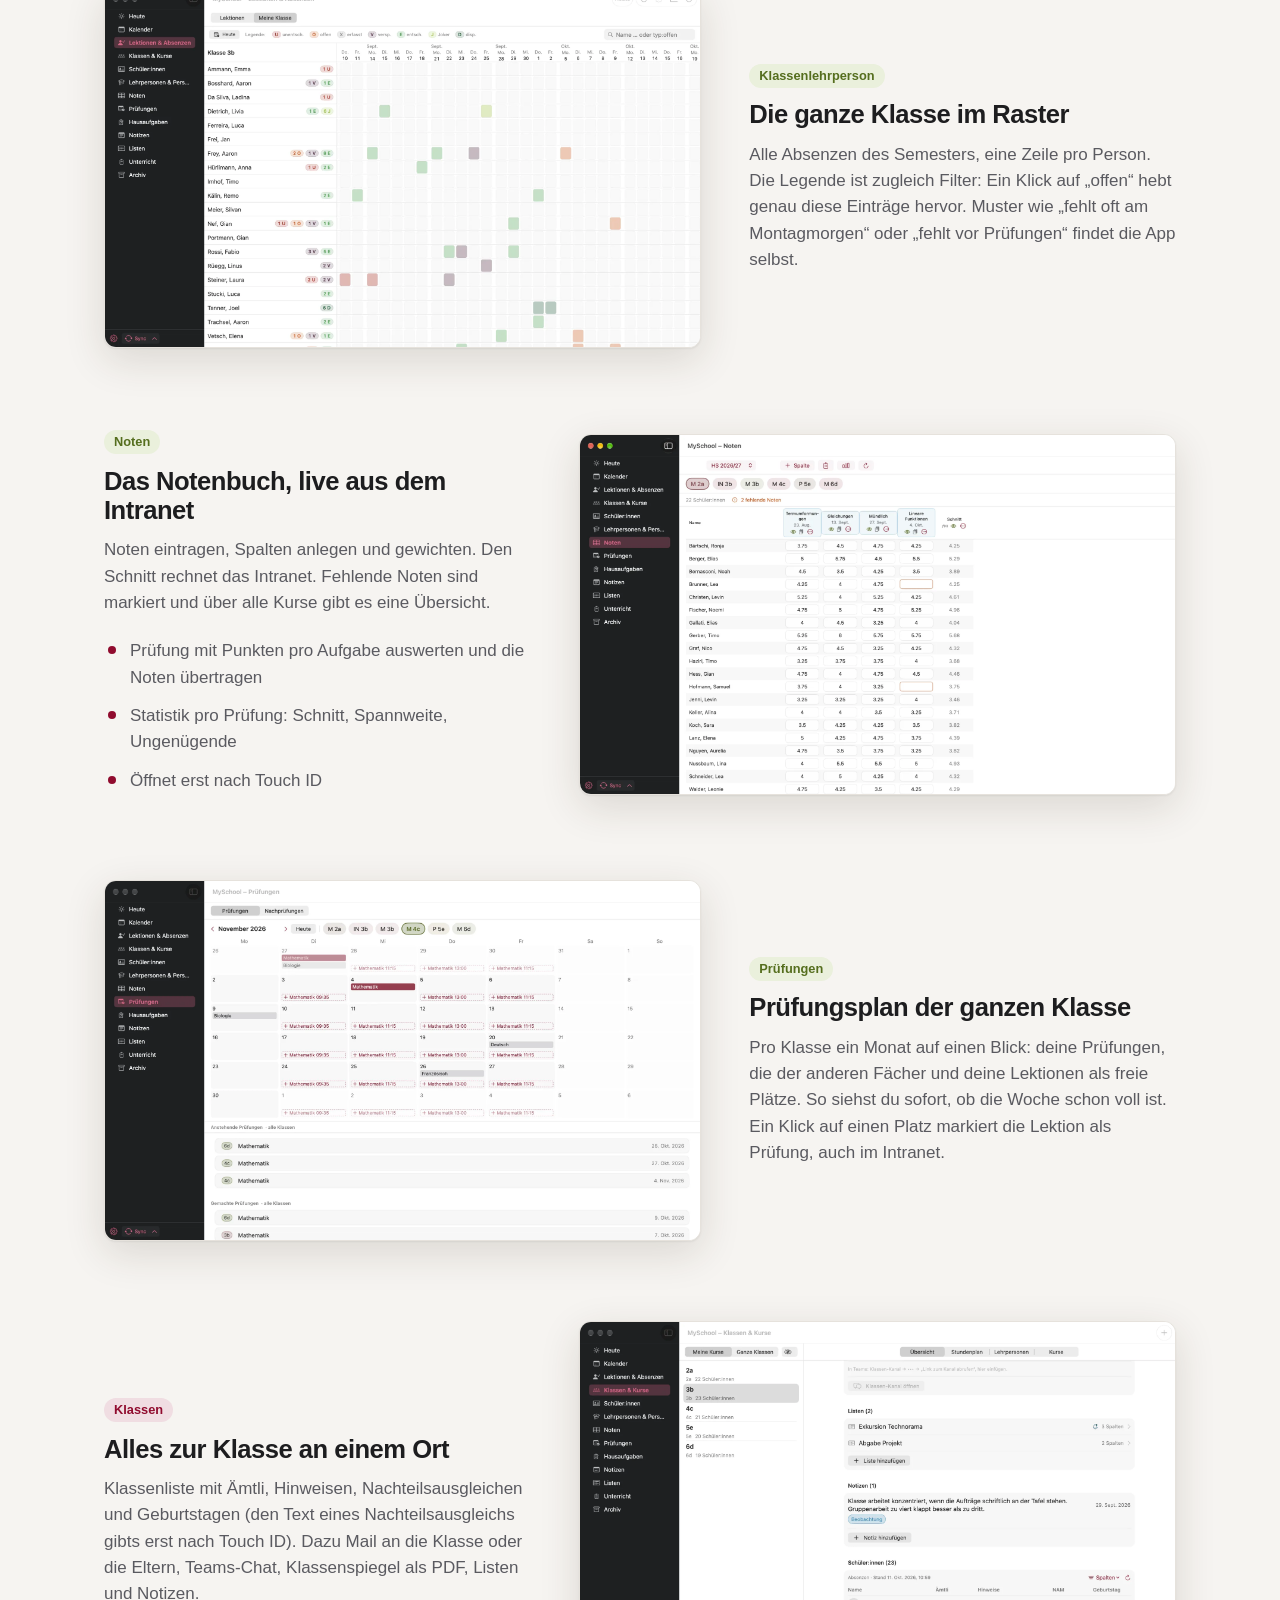
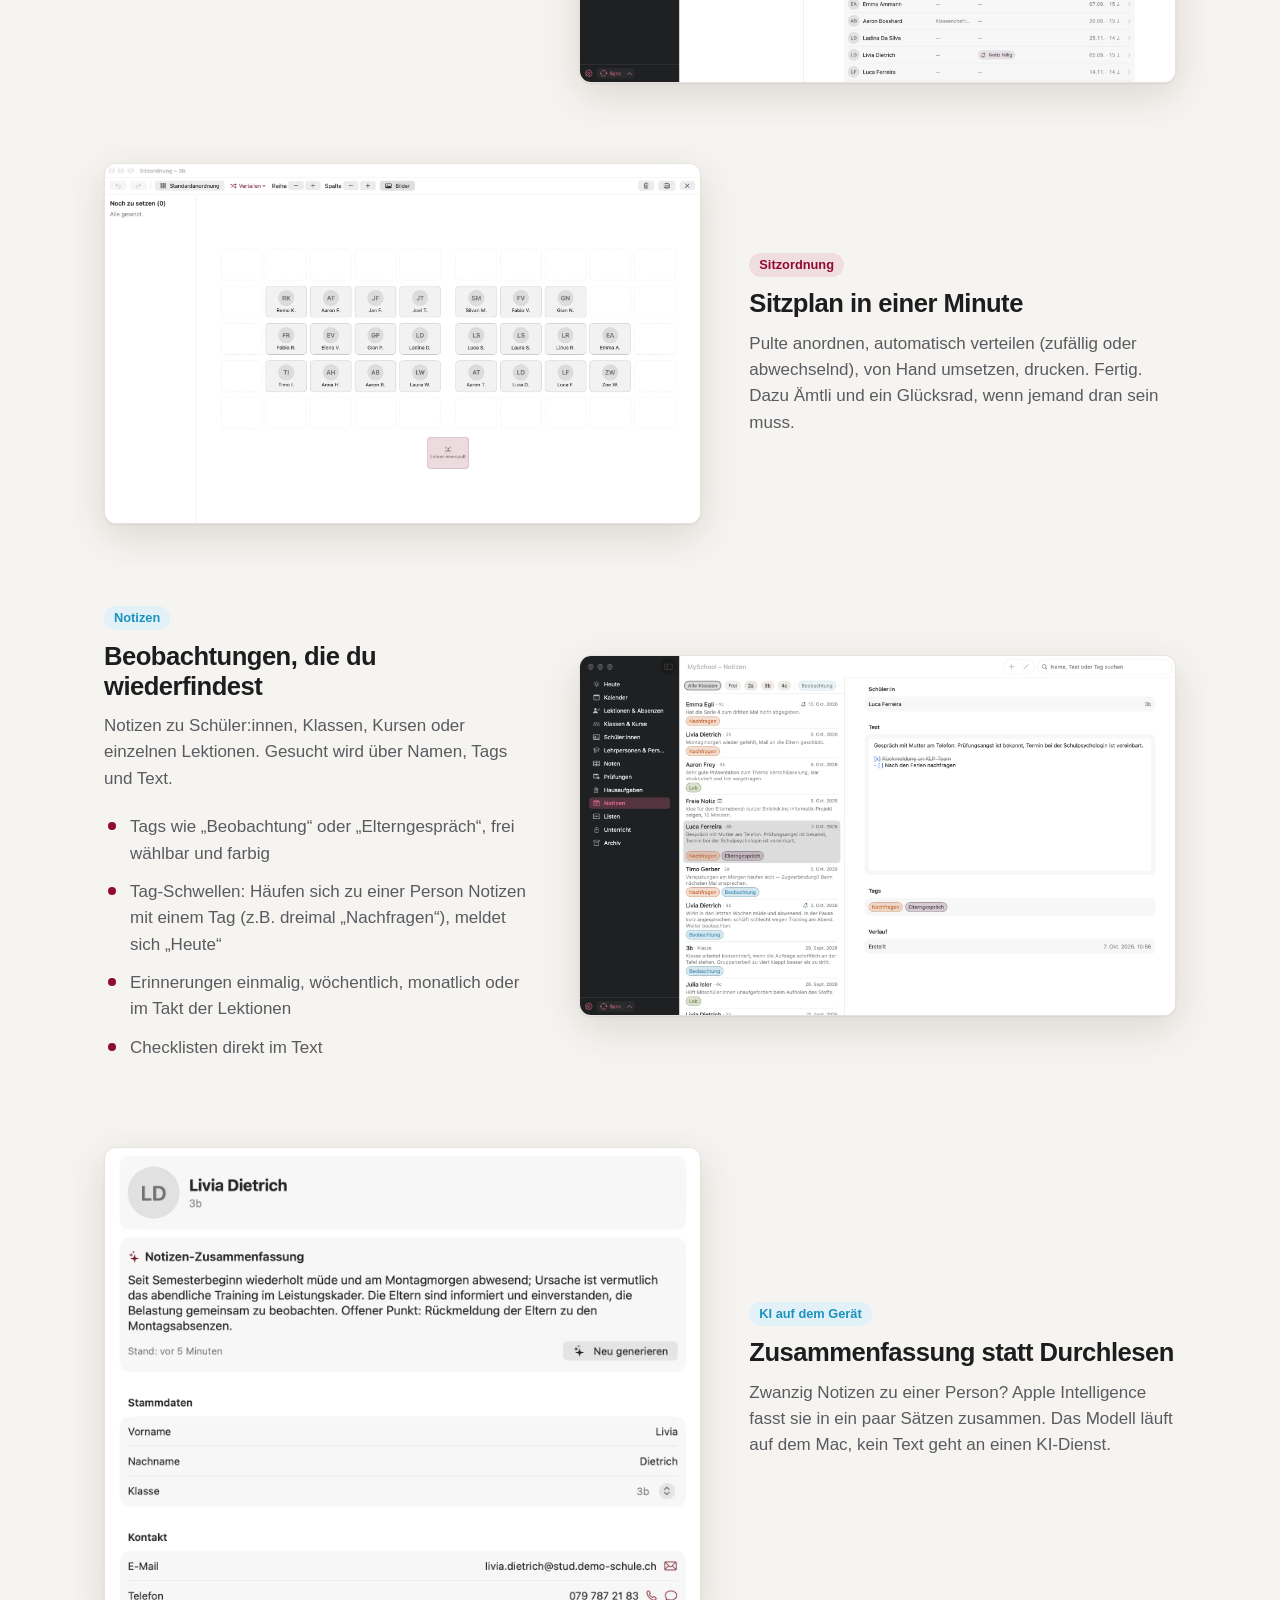
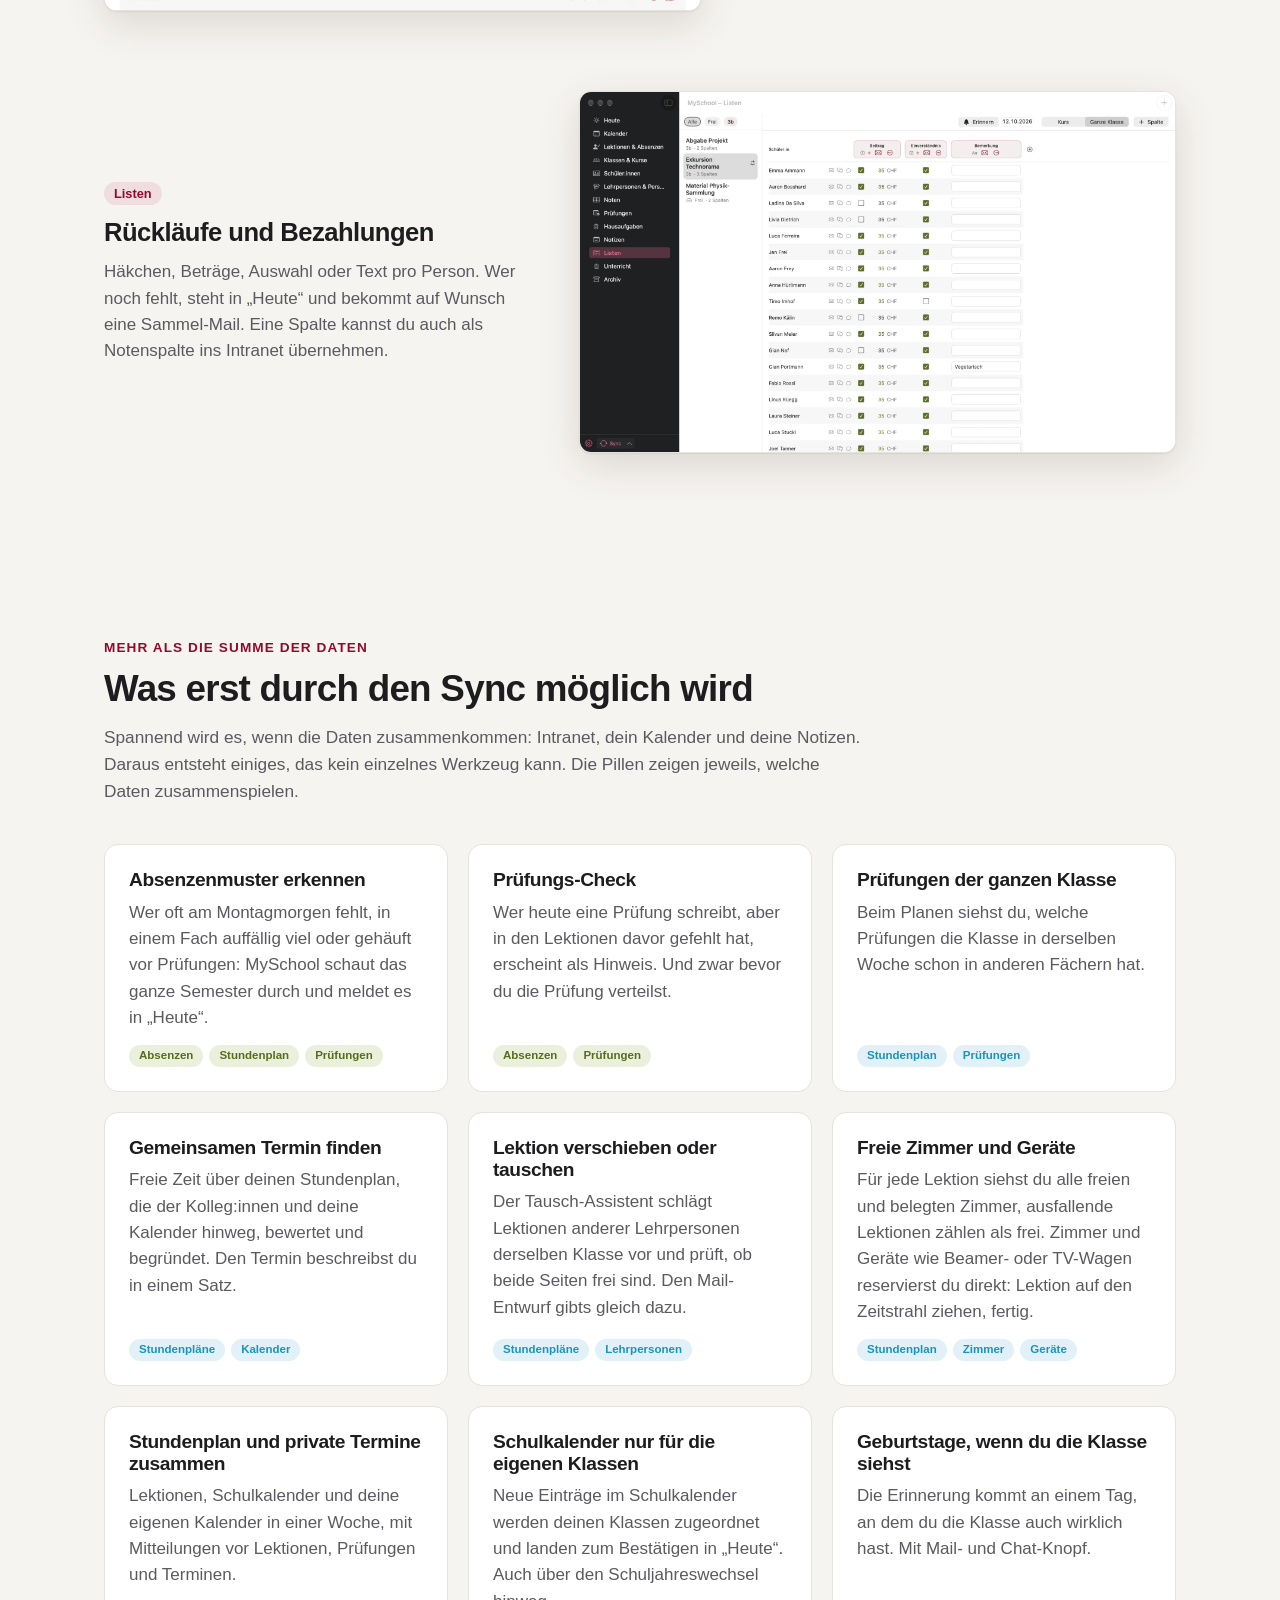
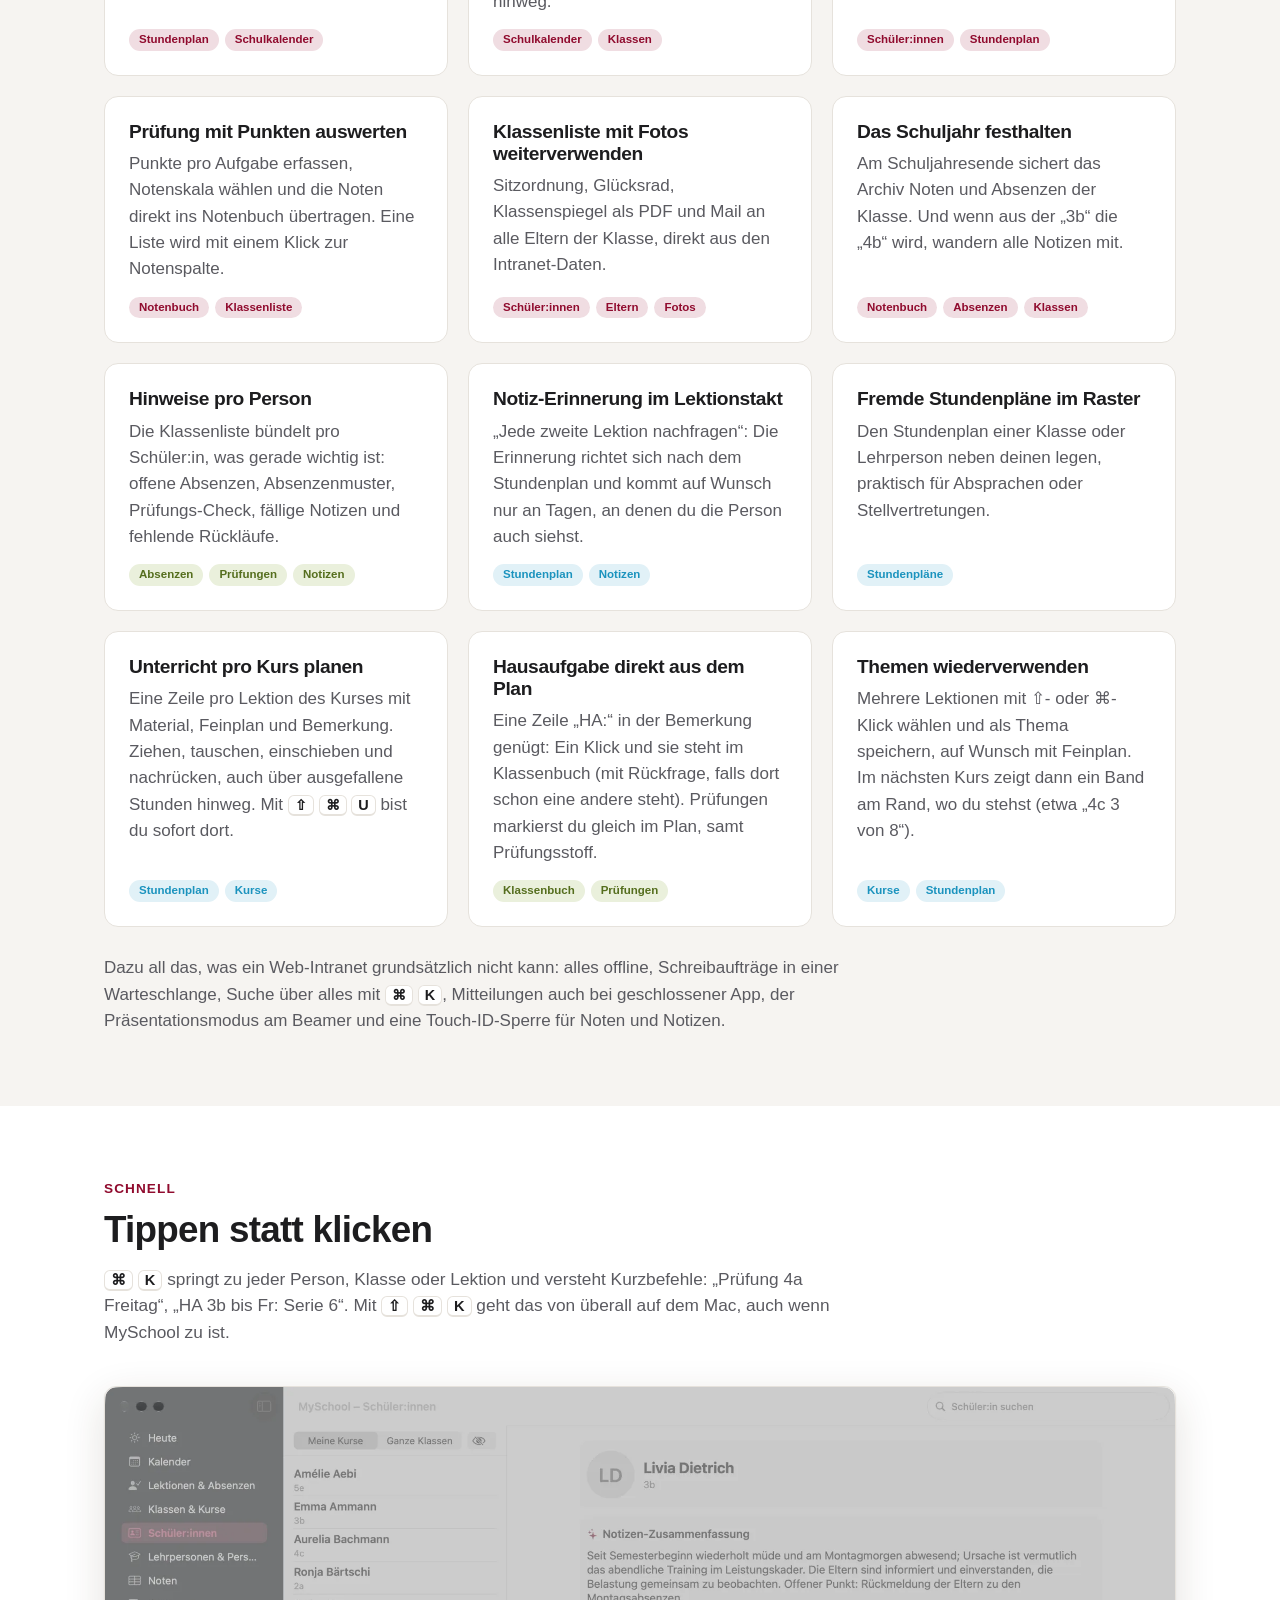
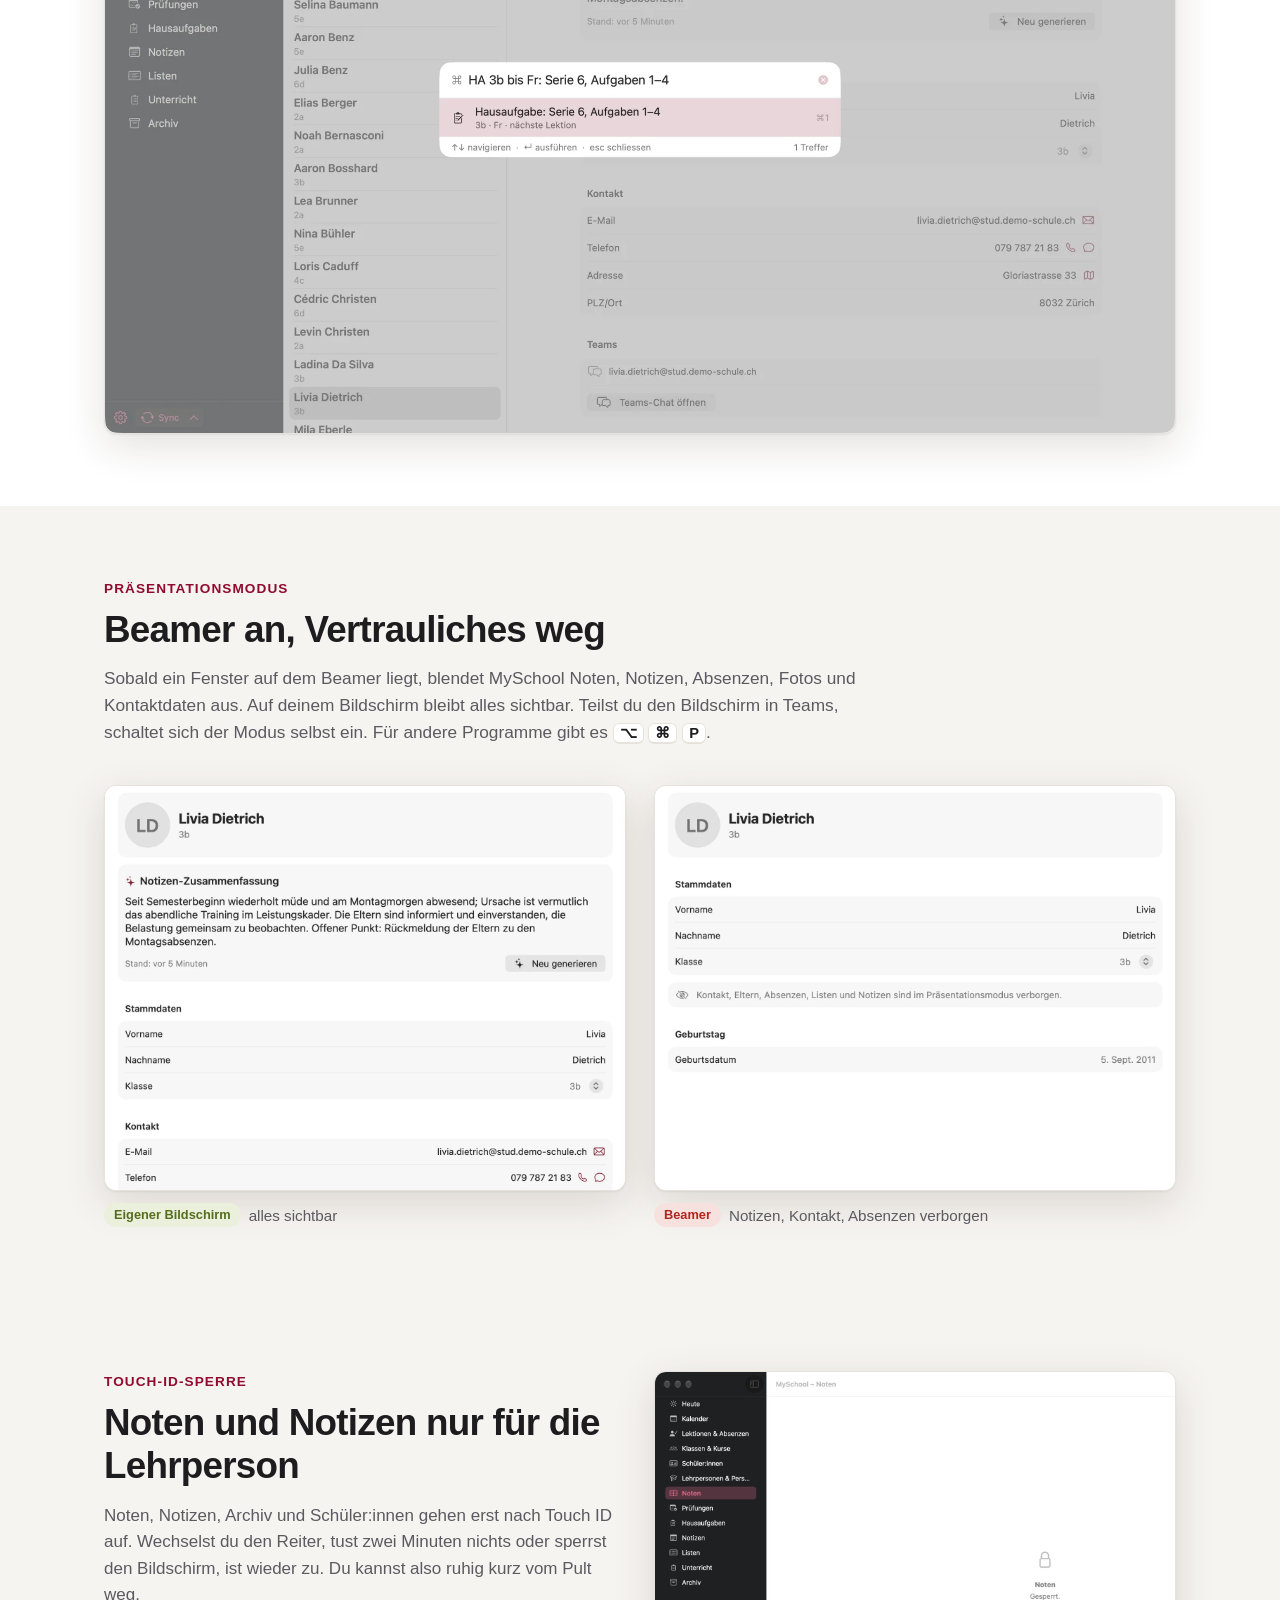
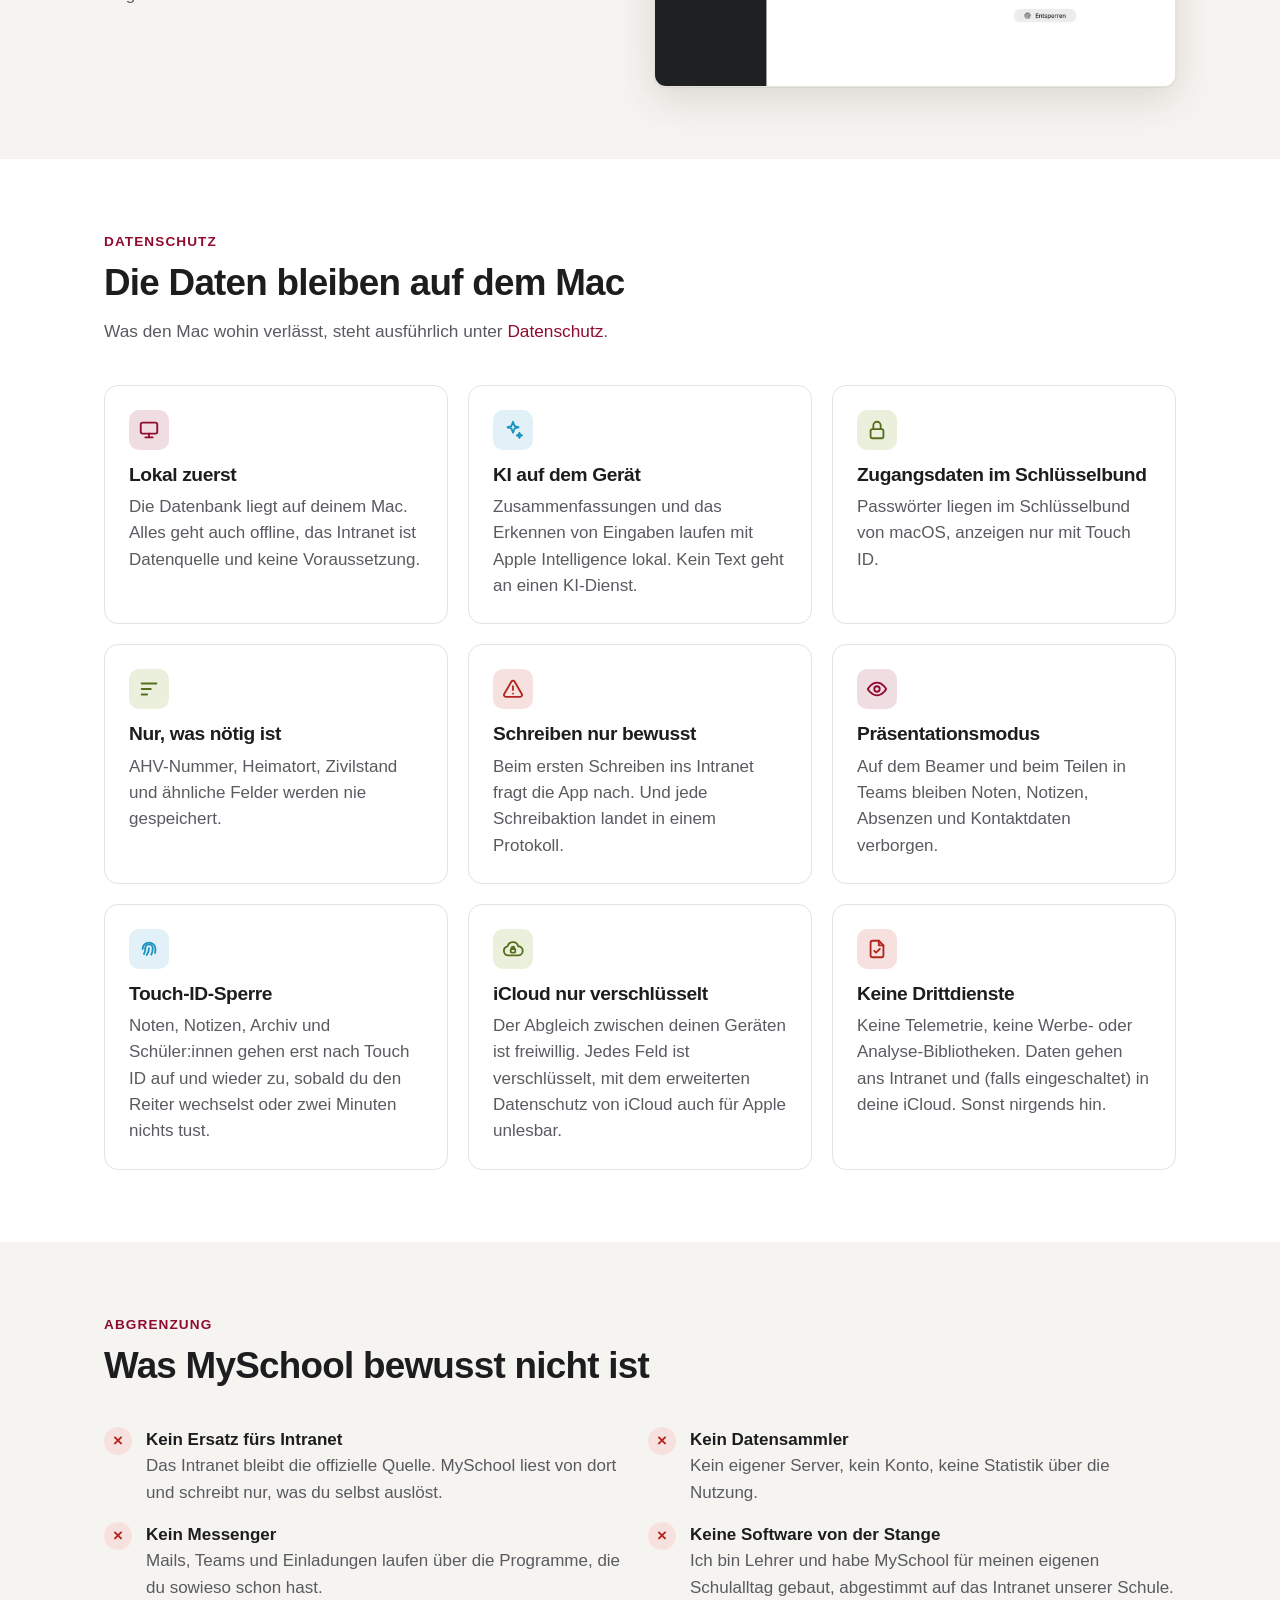
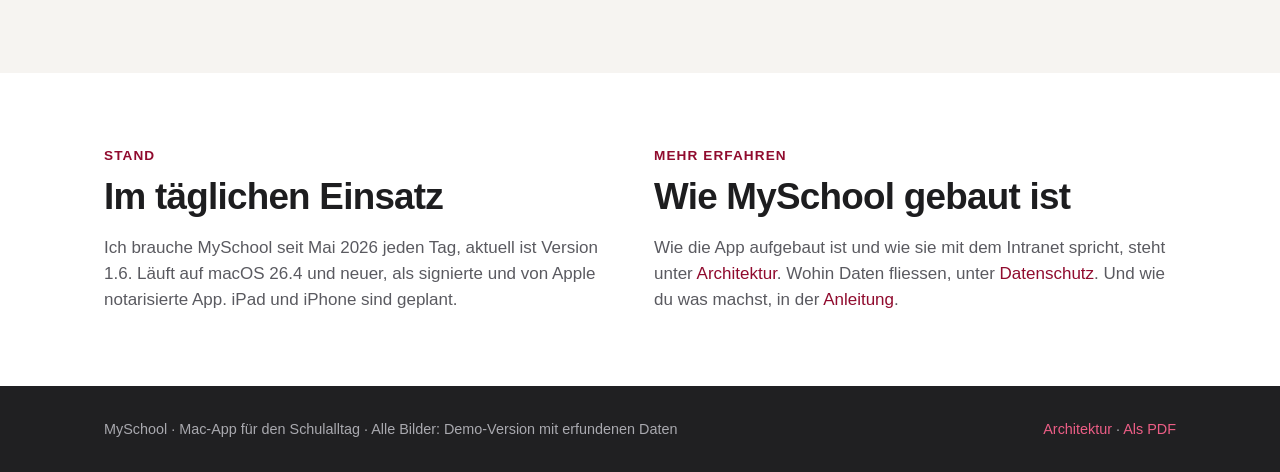
==== commit 5db54653: "Vorstellung: Problem/Idee gestrichen, HEUTE mit eigenem Bild statt Wiederholung Co-Authored-By: Clau" ====
--- a/index.html
+++ b/index.html
@@ -26,28 +26,13 @@
     <div class="huelle">
       <span class="pille">Mac-App für Lehrpersonen</span>
       <h1>Der Schulalltag <span>in einer App.</span></h1>
-      <p class="lead">Stundenplan, Klassen, Absenzen, Notizen und Termine an einem Ort. Direkt mit dem Intranet verbunden, geht auch ohne Netz und die Daten bleiben auf deinem Mac.</p>
+      <p class="lead">Stundenplan, Klassen, Absenzen, Notizen und Termine an einem Ort, direkt mit dem Intranet verbunden.</p>
       <div class="knoepfe">
         <a class="knopf" href="#funktionen">Was die App kann</a>
         <a class="knopf leise" href="datenschutz.html">Wohin gehen die Daten?</a>
         <a class="knopf leise" href="MySchool-Vorstellung.pdf">Als PDF</a>
       </div>
       <div class="fenster"><img src="img/heute.webp" width="2000" height="1207" alt="Die Heute-Ansicht: Lektionen des Tages, ein erkanntes Absenzenmuster, eine fällige Notiz-Erinnerung, kommende Geburtstage, neue Einträge aus dem Schulkalender und offene Aufgaben."></div>
-    </div>
-  </section>
-
-  <section class="abschnitt hell">
-    <div class="huelle zwei">
-      <div>
-        <div class="kicker">Das Problem</div>
-        <h2>Sechs Werkzeuge für einen Schultag</h2>
-        <p style="margin-top:16px;color:var(--text-2)">Kennst du das? Das Intranet für Stundenplan, Klassenbuch, Absenzen und Noten. Mail und Kalender für Termine. Excel für Rückläufe und Bezahlungen. Zettel für Beobachtungen, das Handy für Erinnerungen. Jedes kann seinen Teil, keines weiss vom anderen. Und im Schulzimmer ist das Intranet natürlich grad dann langsam, abgemeldet oder offline.</p>
-      </div>
-      <div>
-        <div class="kicker">Die Idee</div>
-        <h2>Einmal holen, überall nutzen</h2>
-        <p style="margin-top:16px;color:var(--text-2)">MySchool holt Klassen, Schüler:innen, Stundenplan, Absenzen und Schulkalender einmal aus dem Intranet und hat sie dann auf dem Mac. Darauf baut alles auf, was das Intranet nicht kann: Notizen zu Personen, Erinnerungen, Listen, Sitzordnungen und der ganze Tag auf einen Blick. Was zurück ins Intranet gehört, geht mit einem Klick. Ohne Netz holt die App es später nach.</p>
-      </div>
     </div>
   </section>
 
@@ -72,7 +57,7 @@
             <li>Offene Aufgaben zum Abhaken</li>
           </ul>
         </div>
-        <div class="fenster"><img src="img/heute.webp" width="2000" height="1207" alt="Heute-Ansicht"></div>
+        <div class="fenster"><img src="img/heute_tag.webp" width="2000" height="1207" alt="Heute-Ansicht am Montagmorgen: Lektionen mit Absenzen und Bestätigen-Knopf, ein Termin aus dem Schulkalender, zwei Absenzenmuster und ein Hinweis auf eine noch nicht bestätigte Lektion"></div>
       </div>
 
       <div class="funktion umgekehrt">
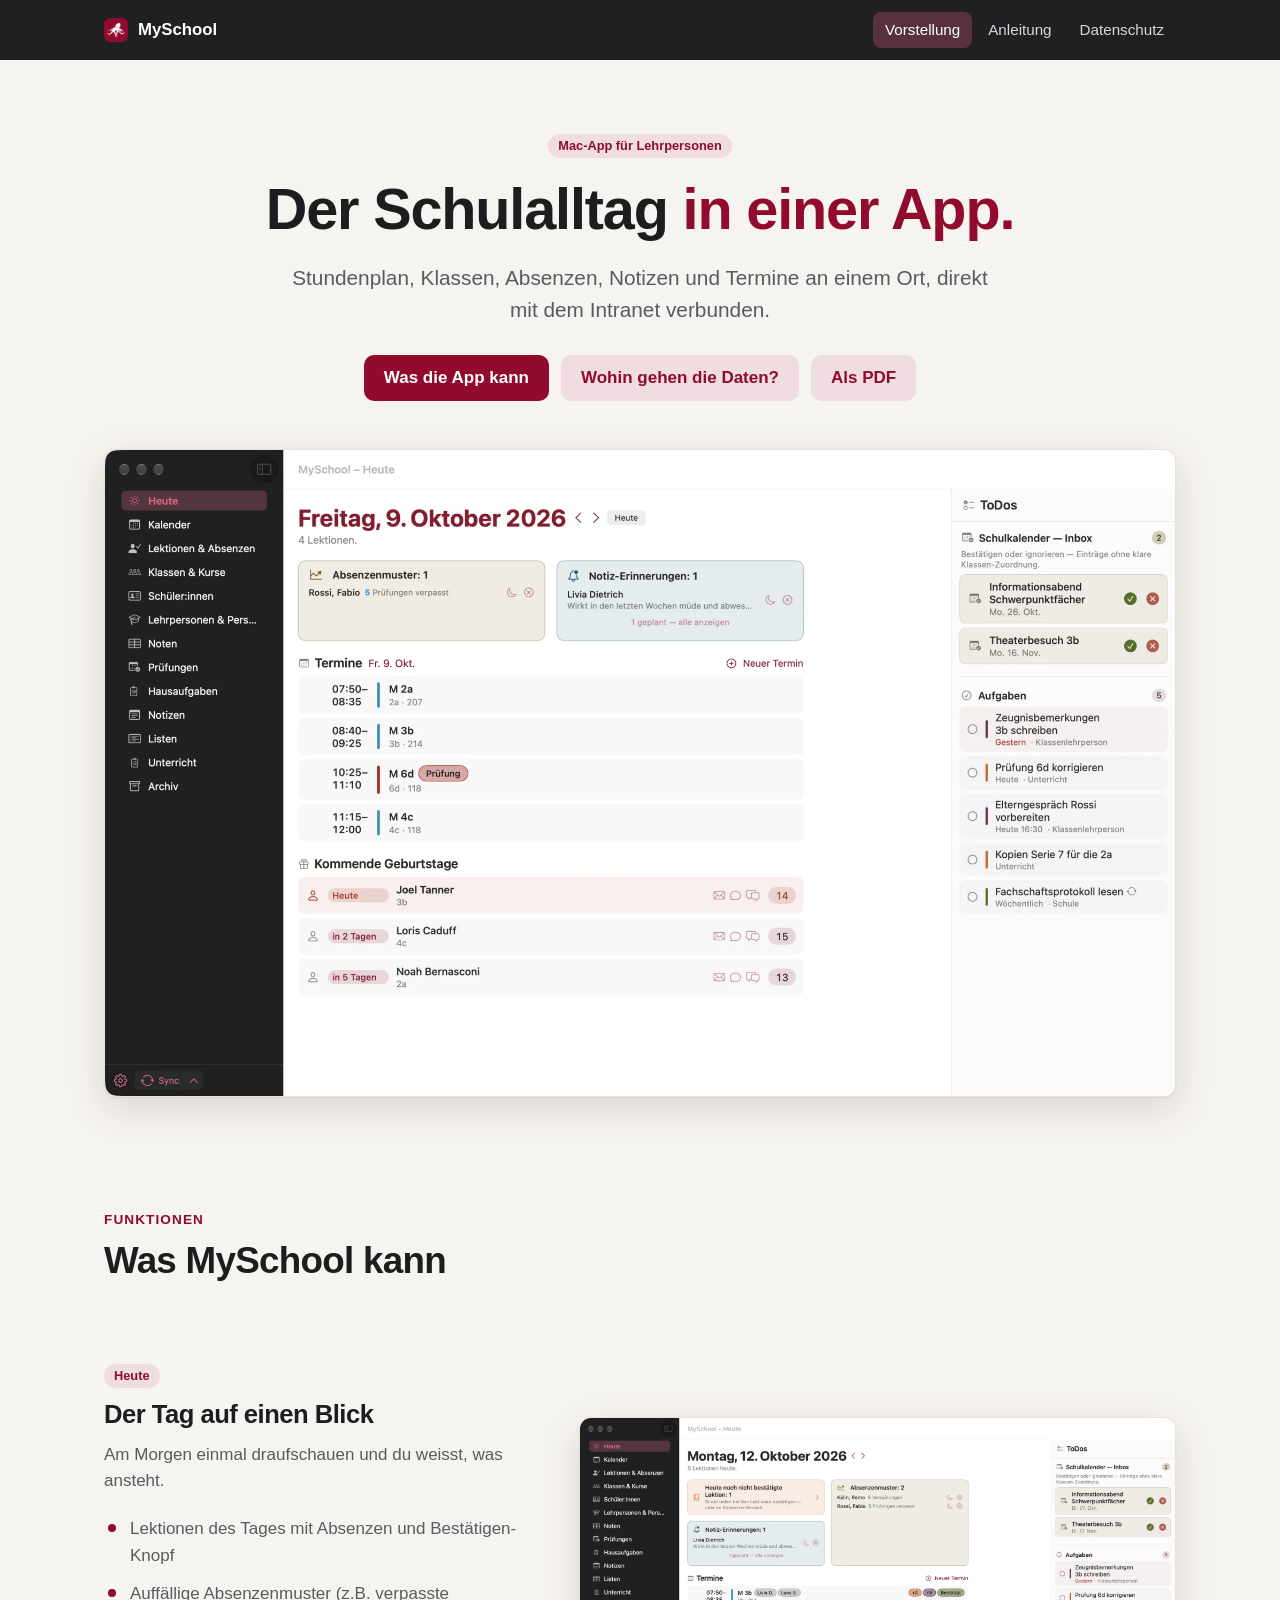
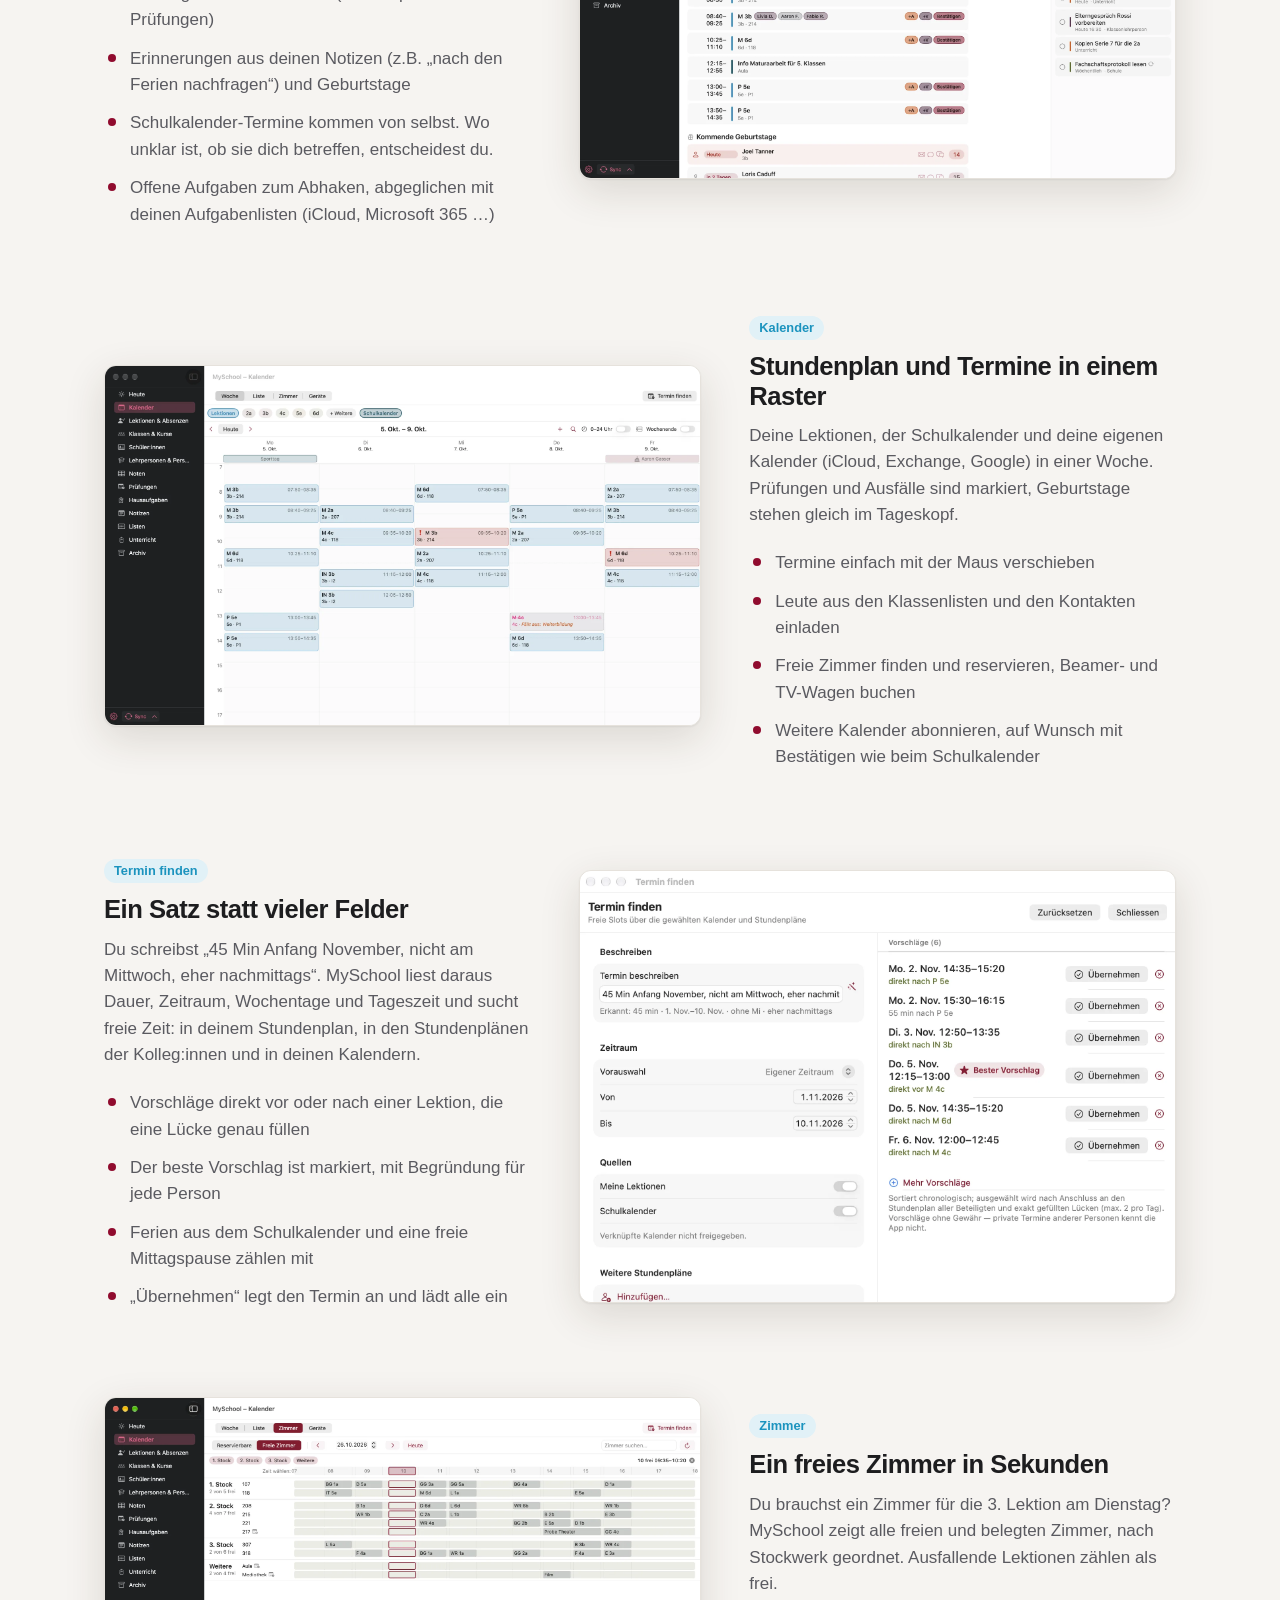
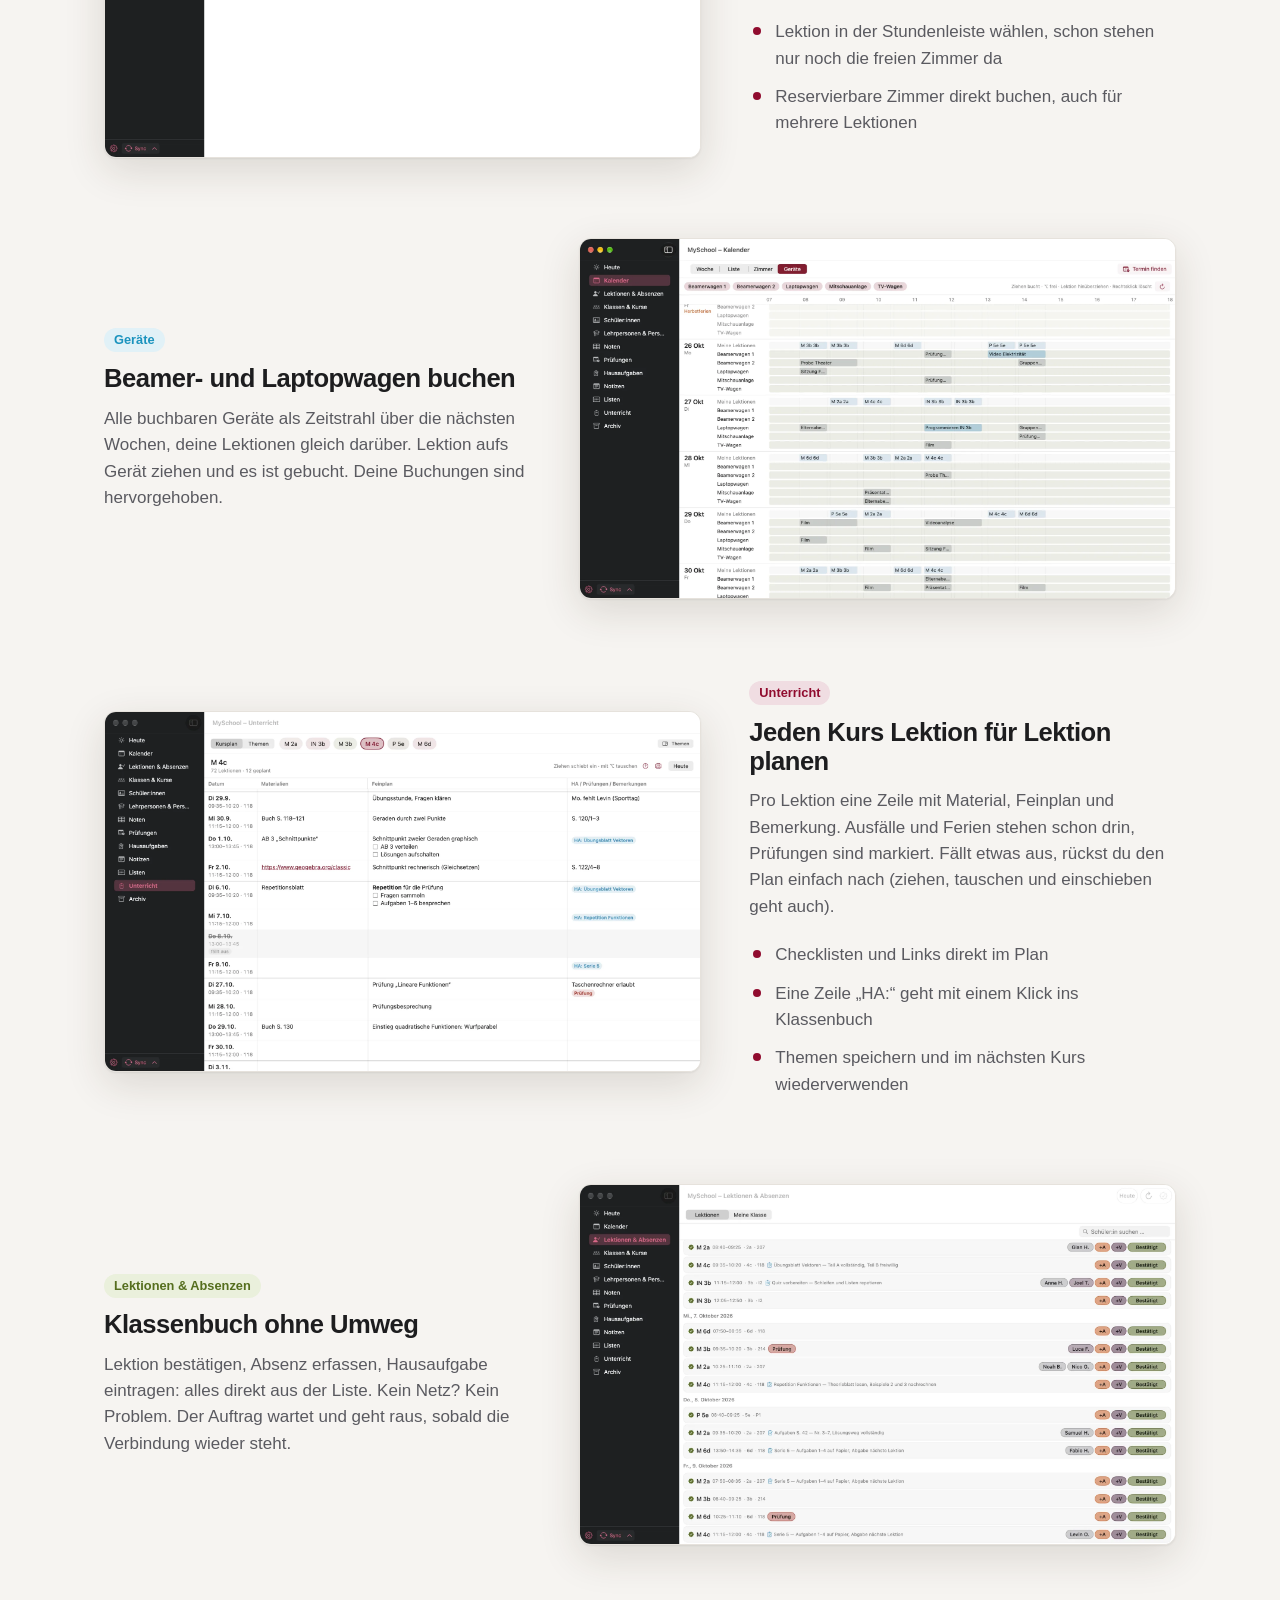
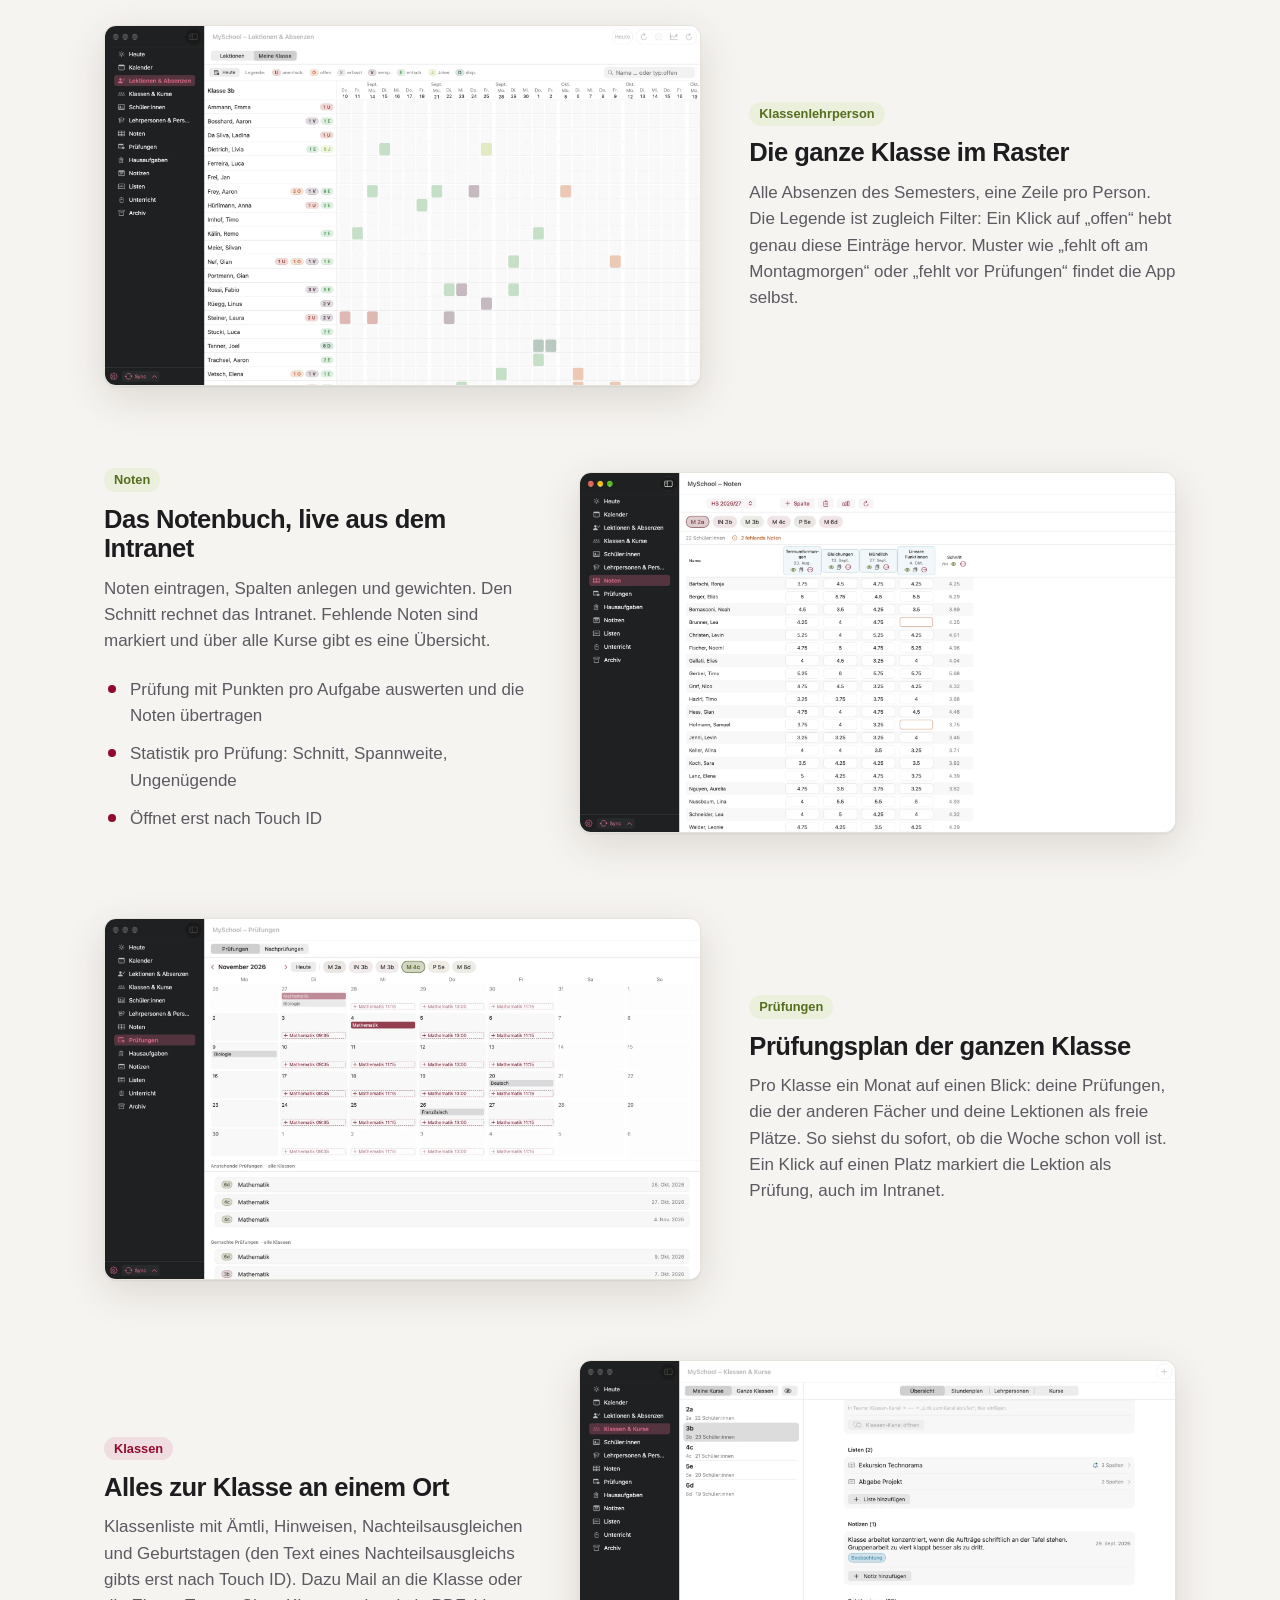
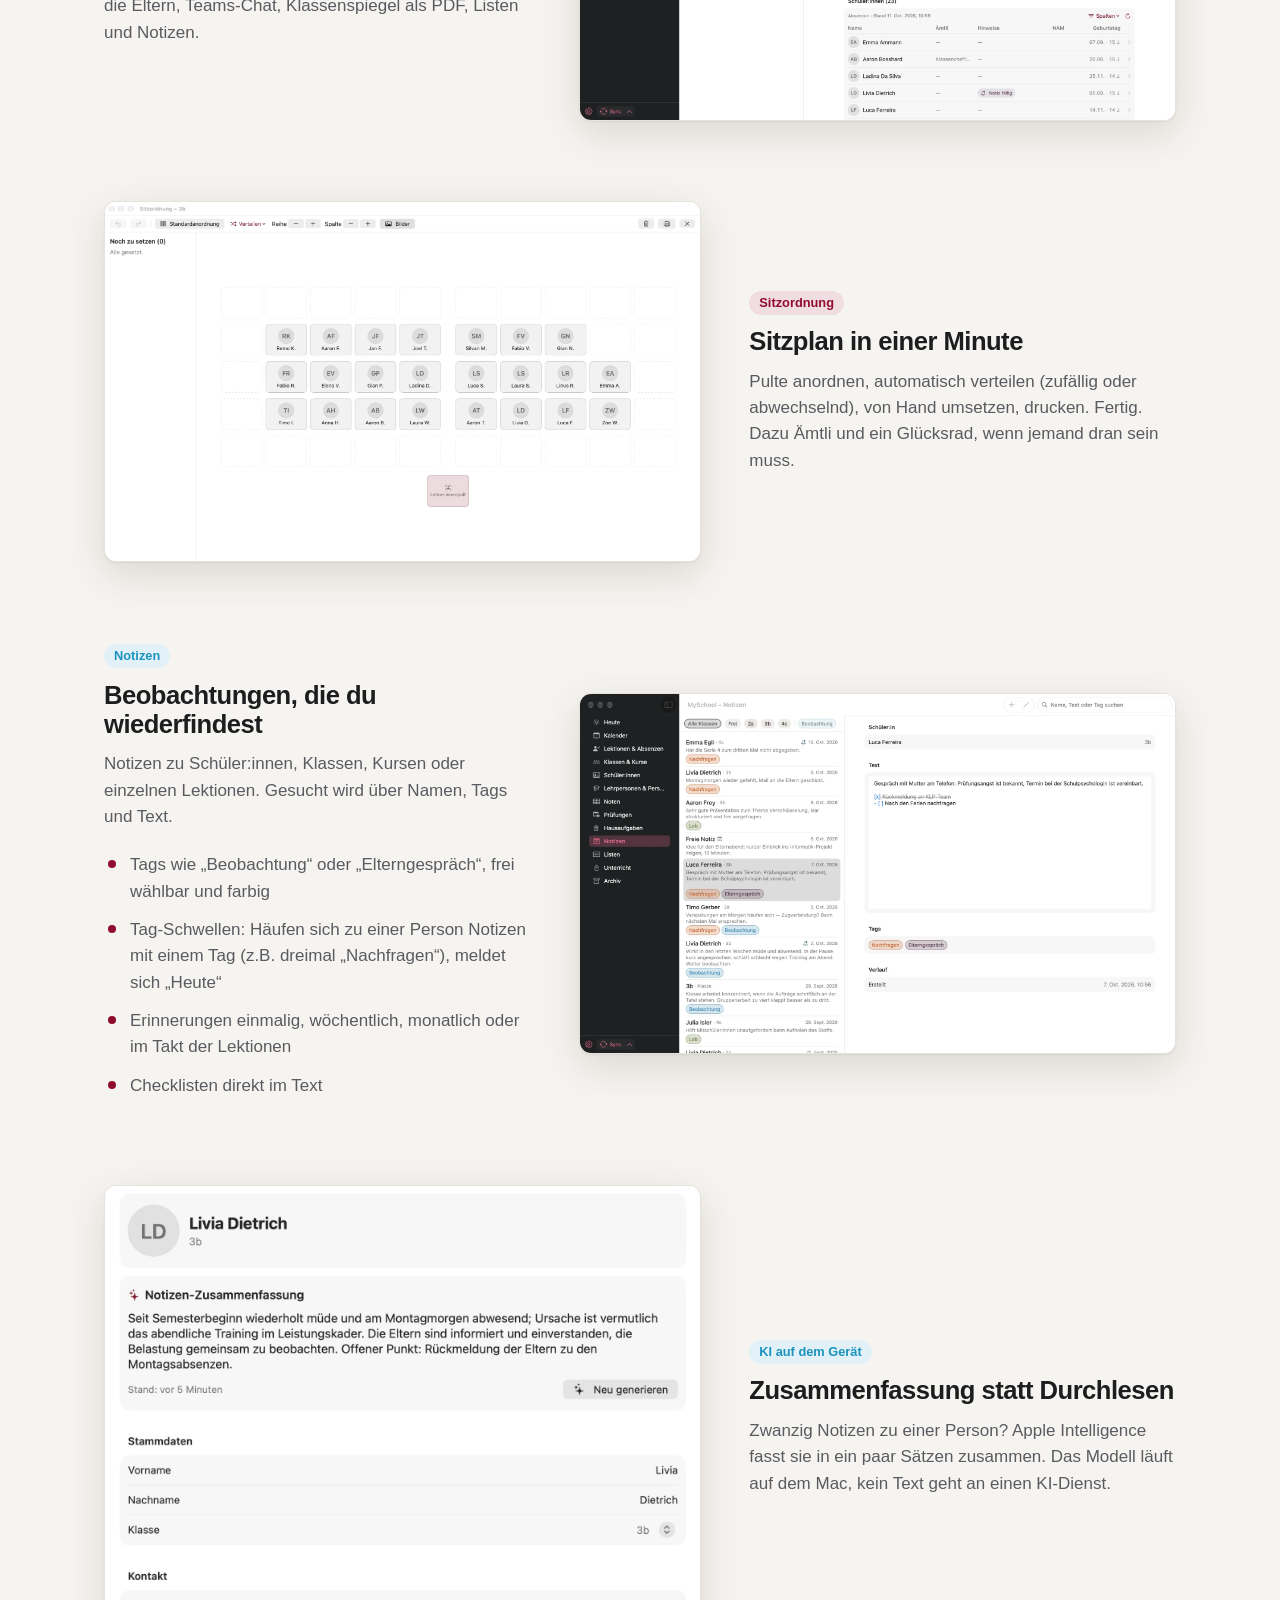
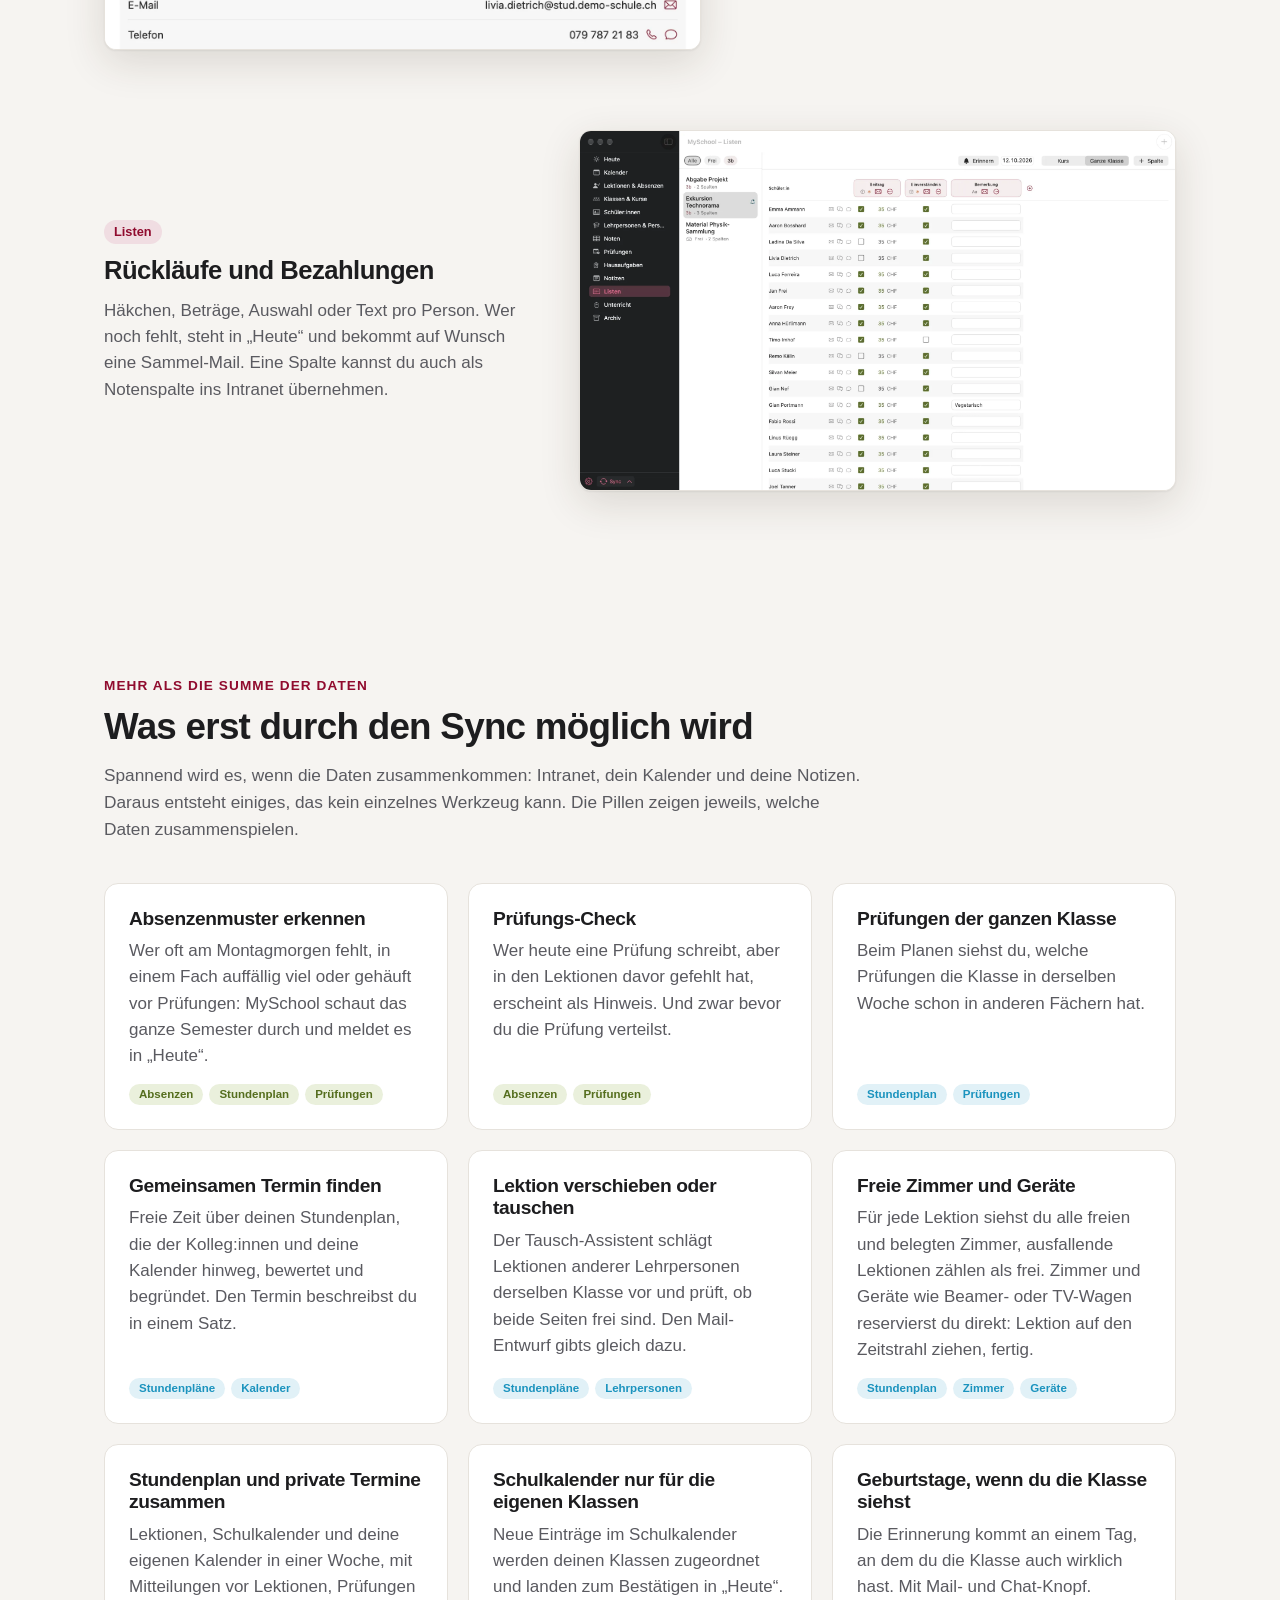
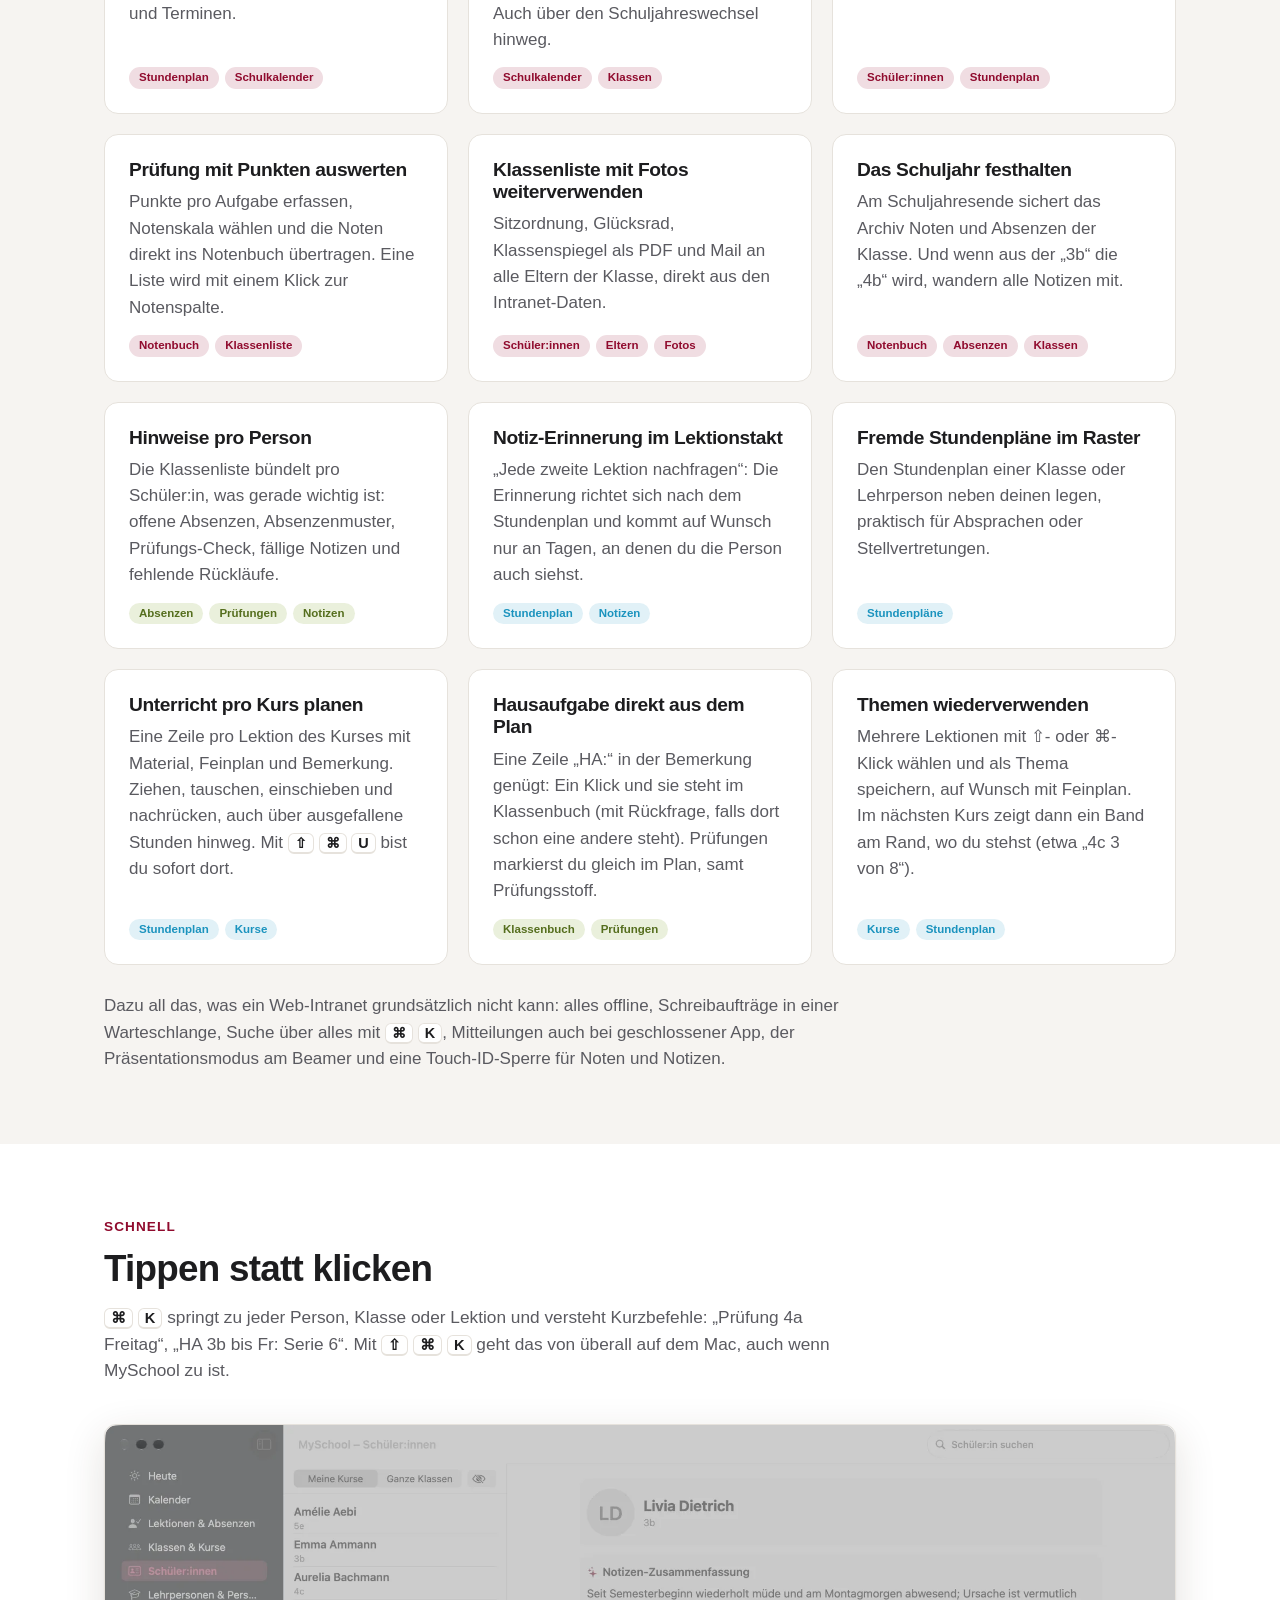
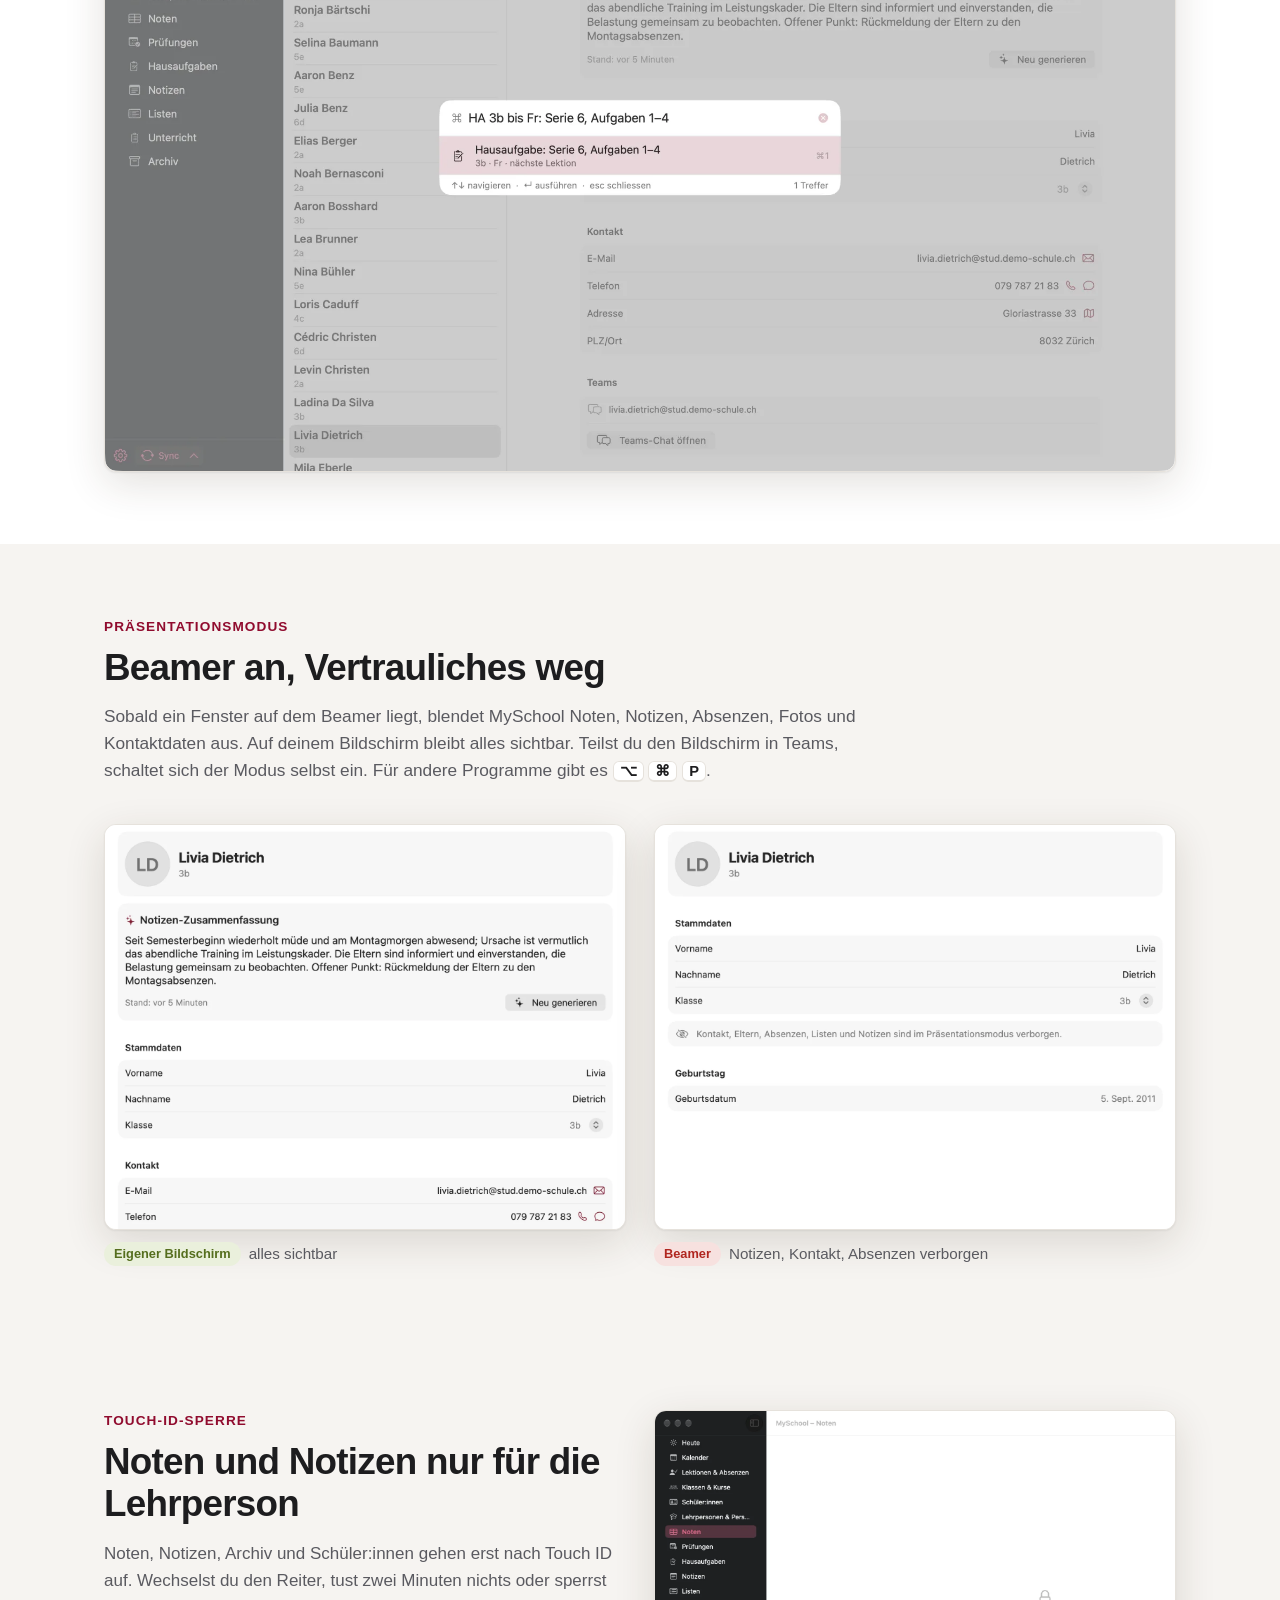
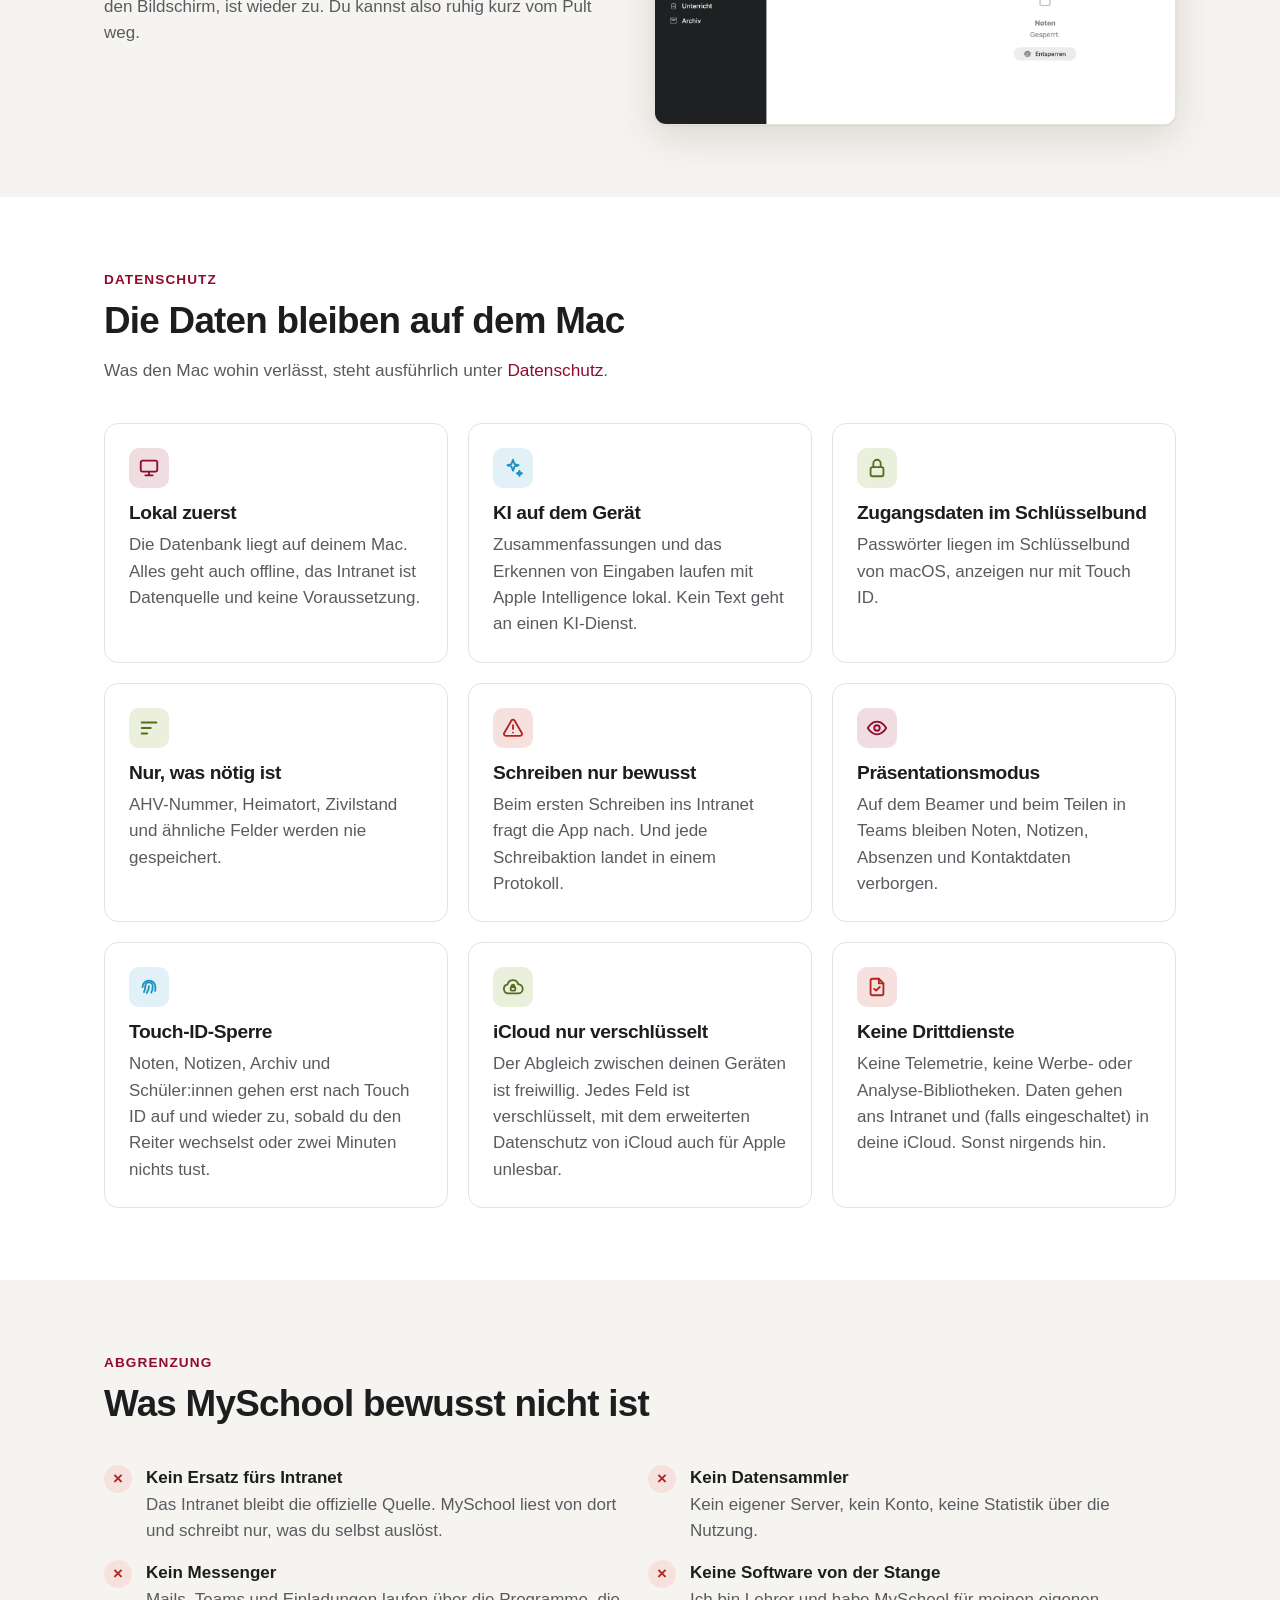
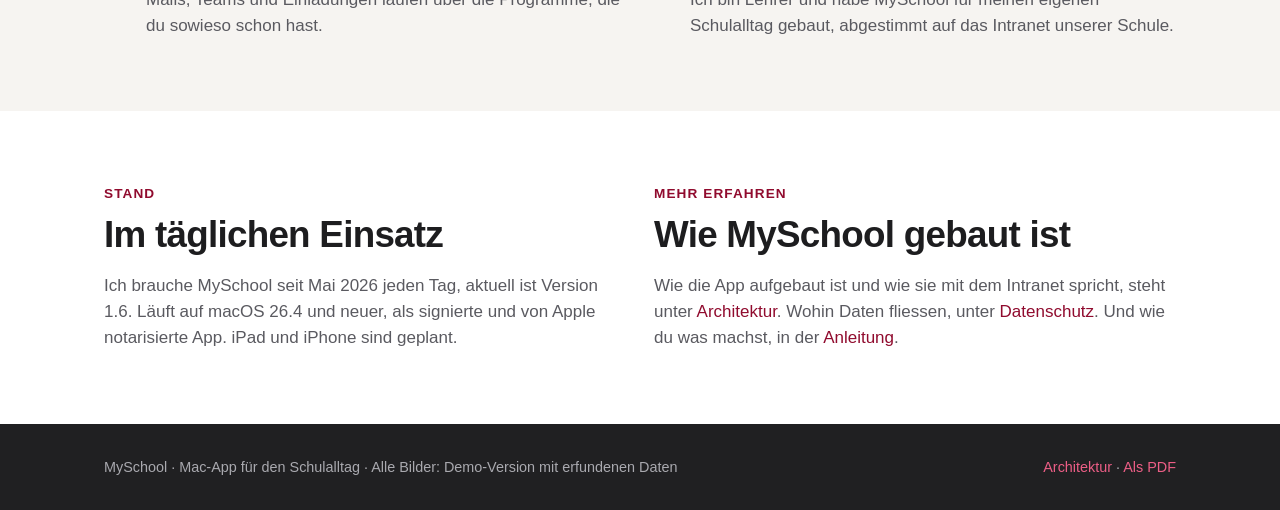
==== commit 3229df4c: "HEUTE-Liste sagt, woher Erinnerungen und Aufgaben kommen Co-Authored-By: Claude Opus 5.5 <noreply@an" ====
--- a/index.html
+++ b/index.html
@@ -41,7 +41,6 @@
       <div class="abschnitt-kopf">
         <div class="kicker">Funktionen</div>
         <h2>Was MySchool kann</h2>
-        <p>Alle Bilder stammen aus einer Demo-Version, Klassen und Personen sind erfunden.</p>
       </div>
 
       <div class="funktion">
@@ -52,9 +51,9 @@
           <ul>
             <li>Lektionen des Tages mit Absenzen und Bestätigen-Knopf</li>
             <li>Auffällige Absenzenmuster (z.B. verpasste Prüfungen)</li>
-            <li>Fällige Notiz-Erinnerungen und Geburtstage</li>
-            <li>Neue Einträge im Schulkalender zum Bestätigen</li>
-            <li>Offene Aufgaben zum Abhaken</li>
+            <li>Erinnerungen aus deinen Notizen (z.B. „nach den Ferien nachfragen“) und Geburtstage</li>
+            <li>Schulkalender-Termine kommen von selbst. Wo unklar ist, ob sie dich betreffen, entscheidest du.</li>
+            <li>Offene Aufgaben zum Abhaken, abgeglichen mit deinen Aufgabenlisten (iCloud, Microsoft 365 …)</li>
           </ul>
         </div>
         <div class="fenster"><img src="img/heute_tag.webp" width="2000" height="1207" alt="Heute-Ansicht am Montagmorgen: Lektionen mit Absenzen und Bestätigen-Knopf, ein Termin aus dem Schulkalender, zwei Absenzenmuster und ein Hinweis auf eine noch nicht bestätigte Lektion"></div>
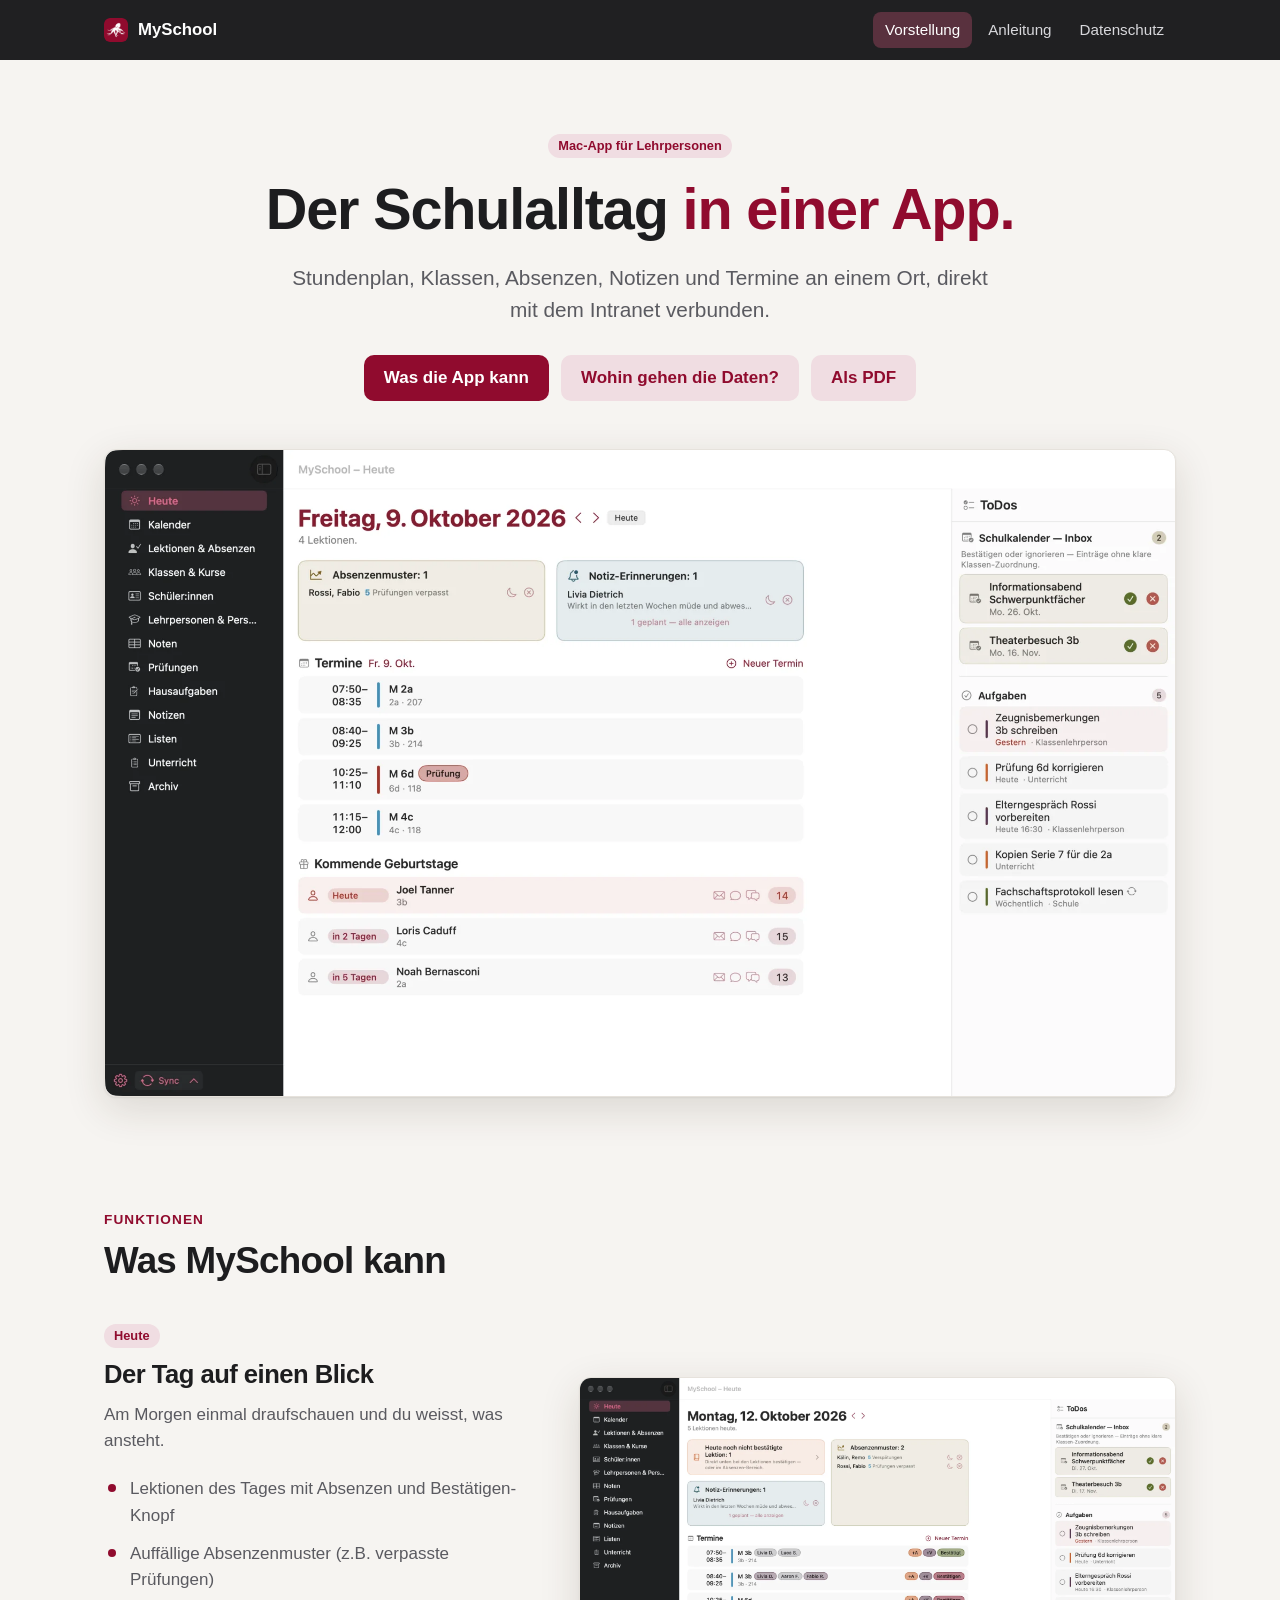
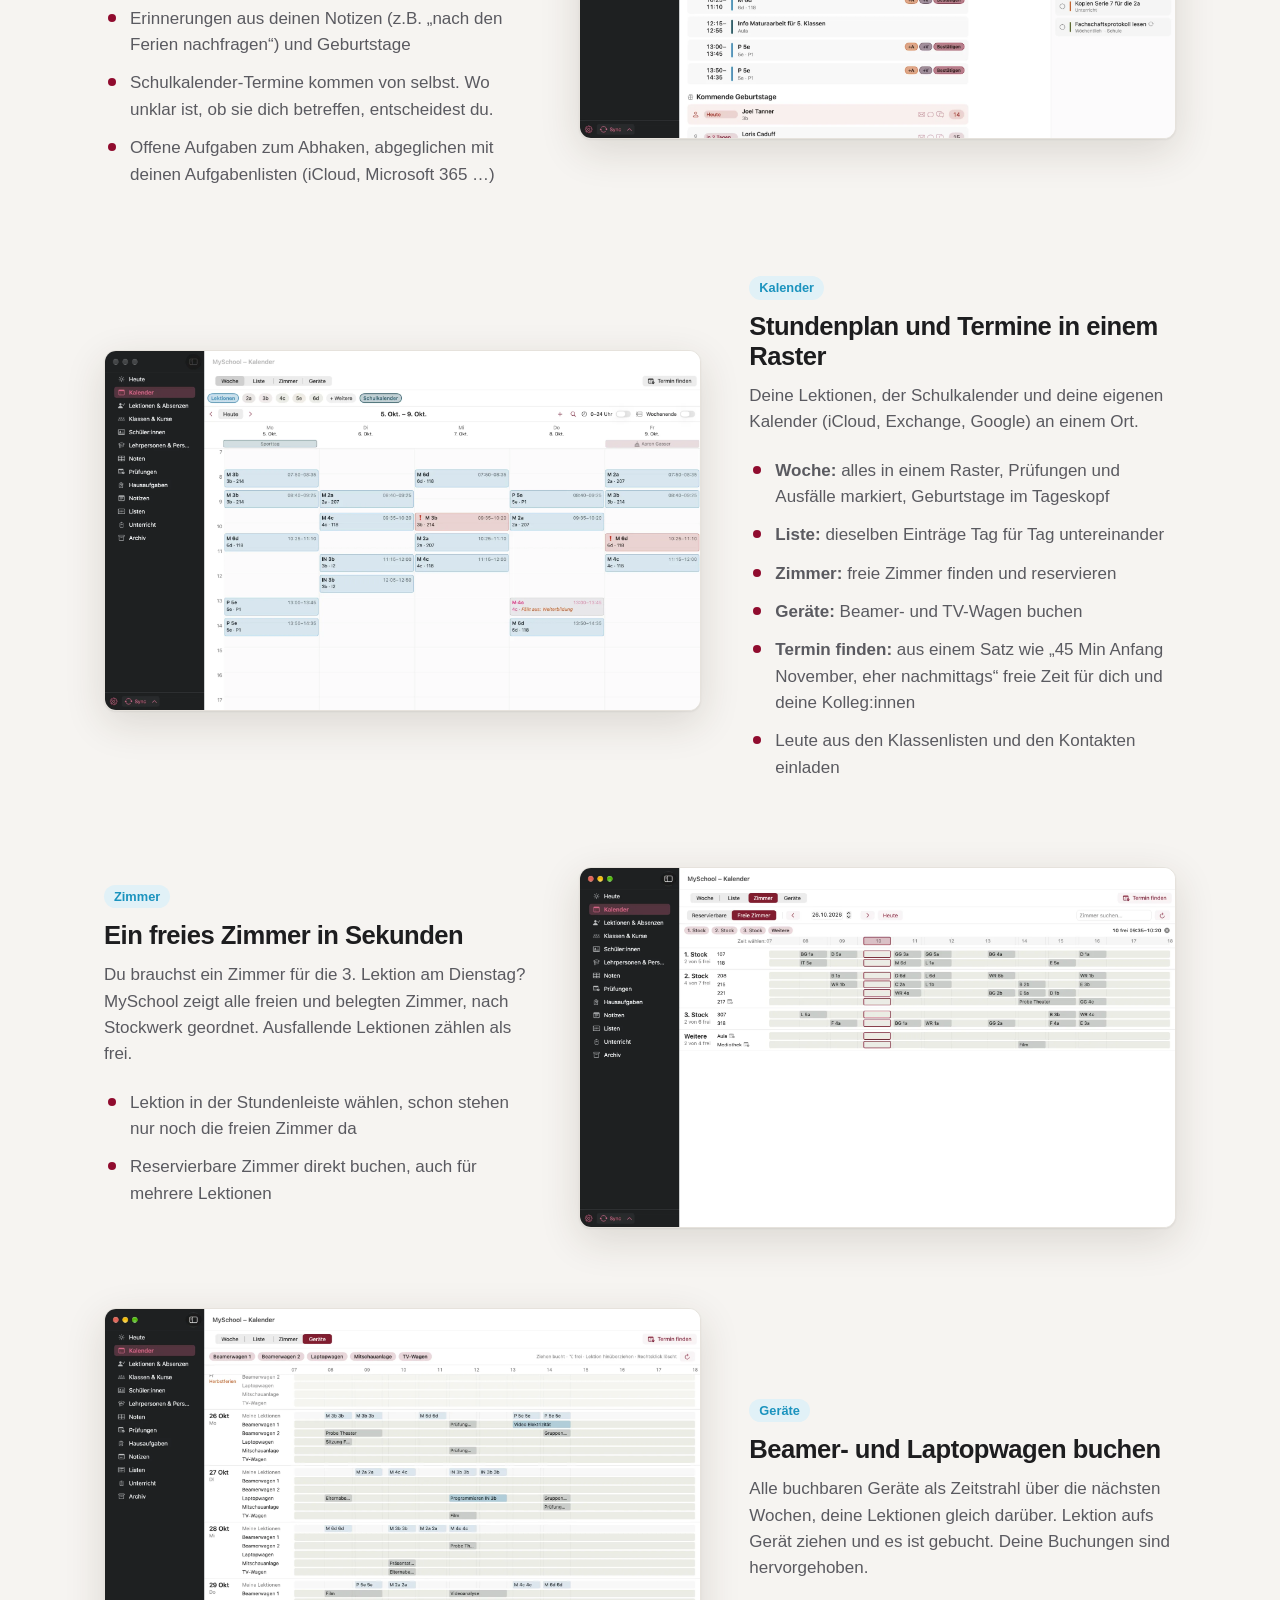
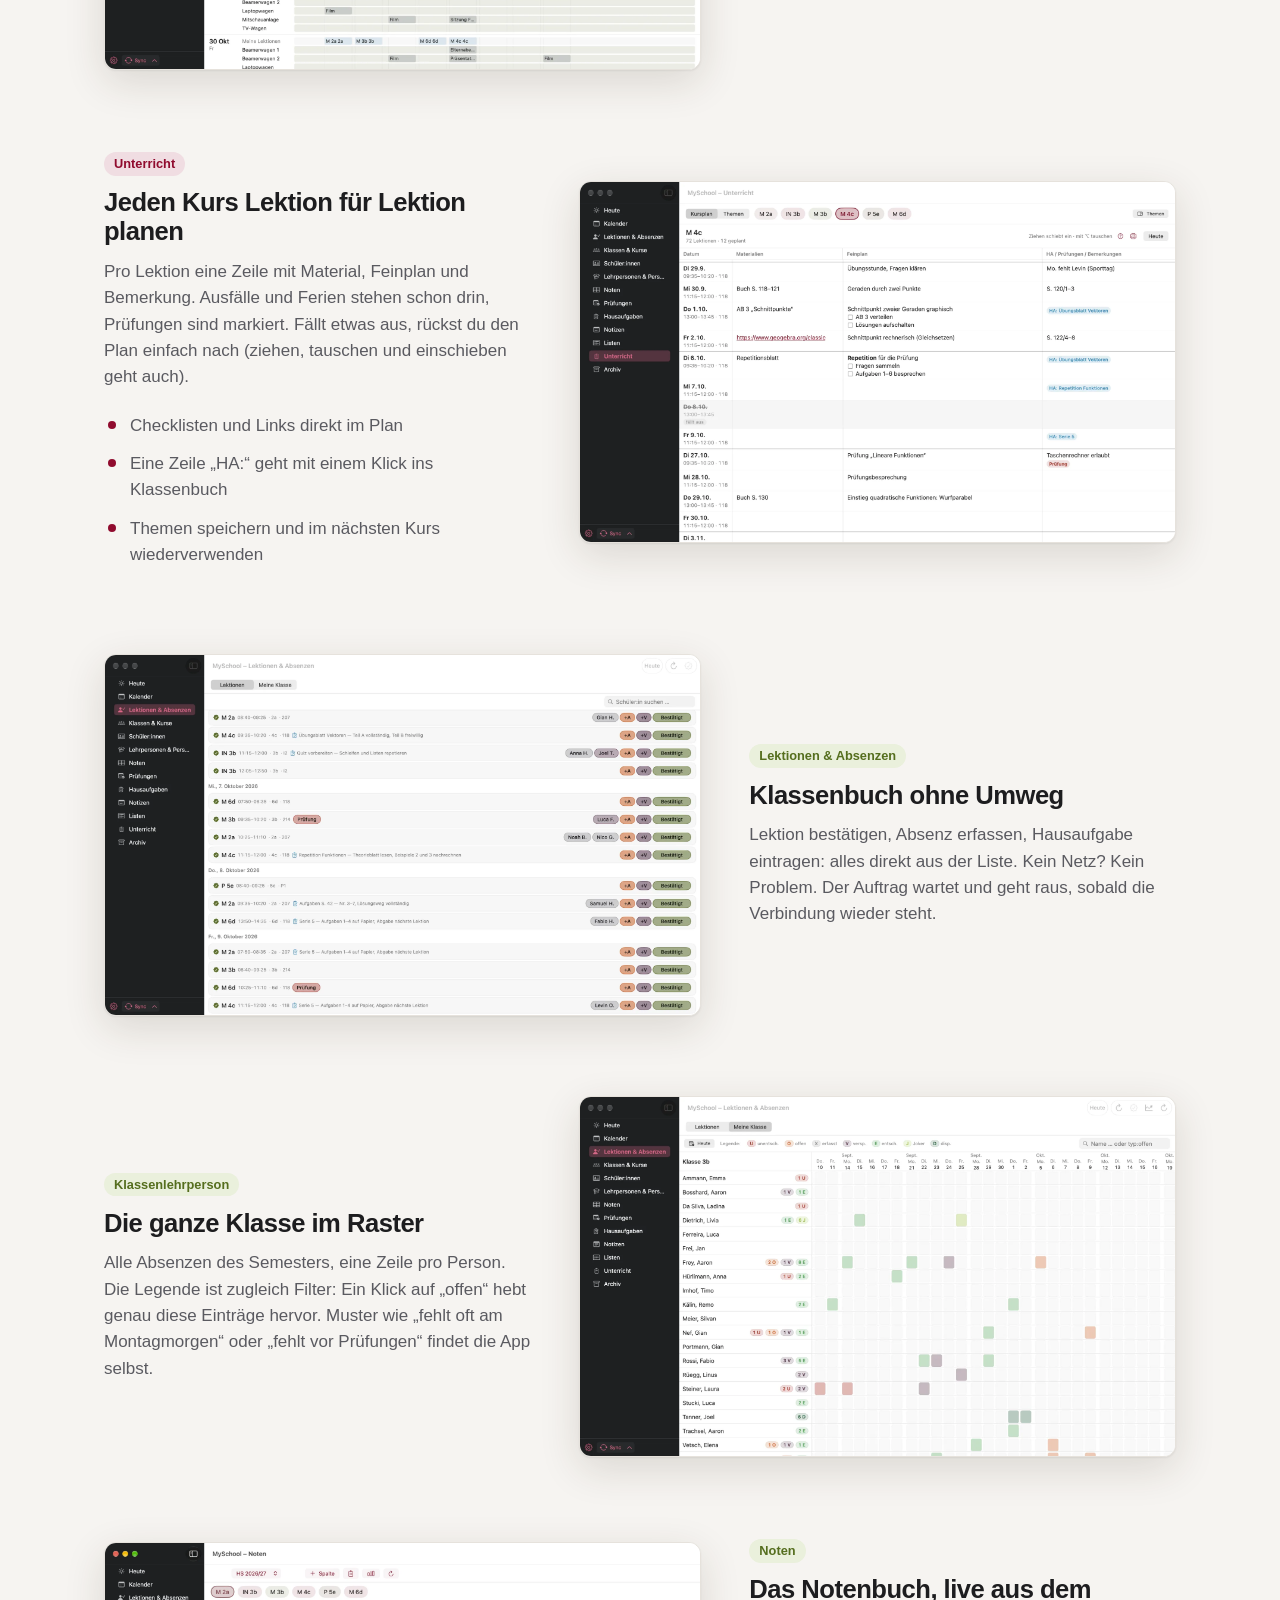
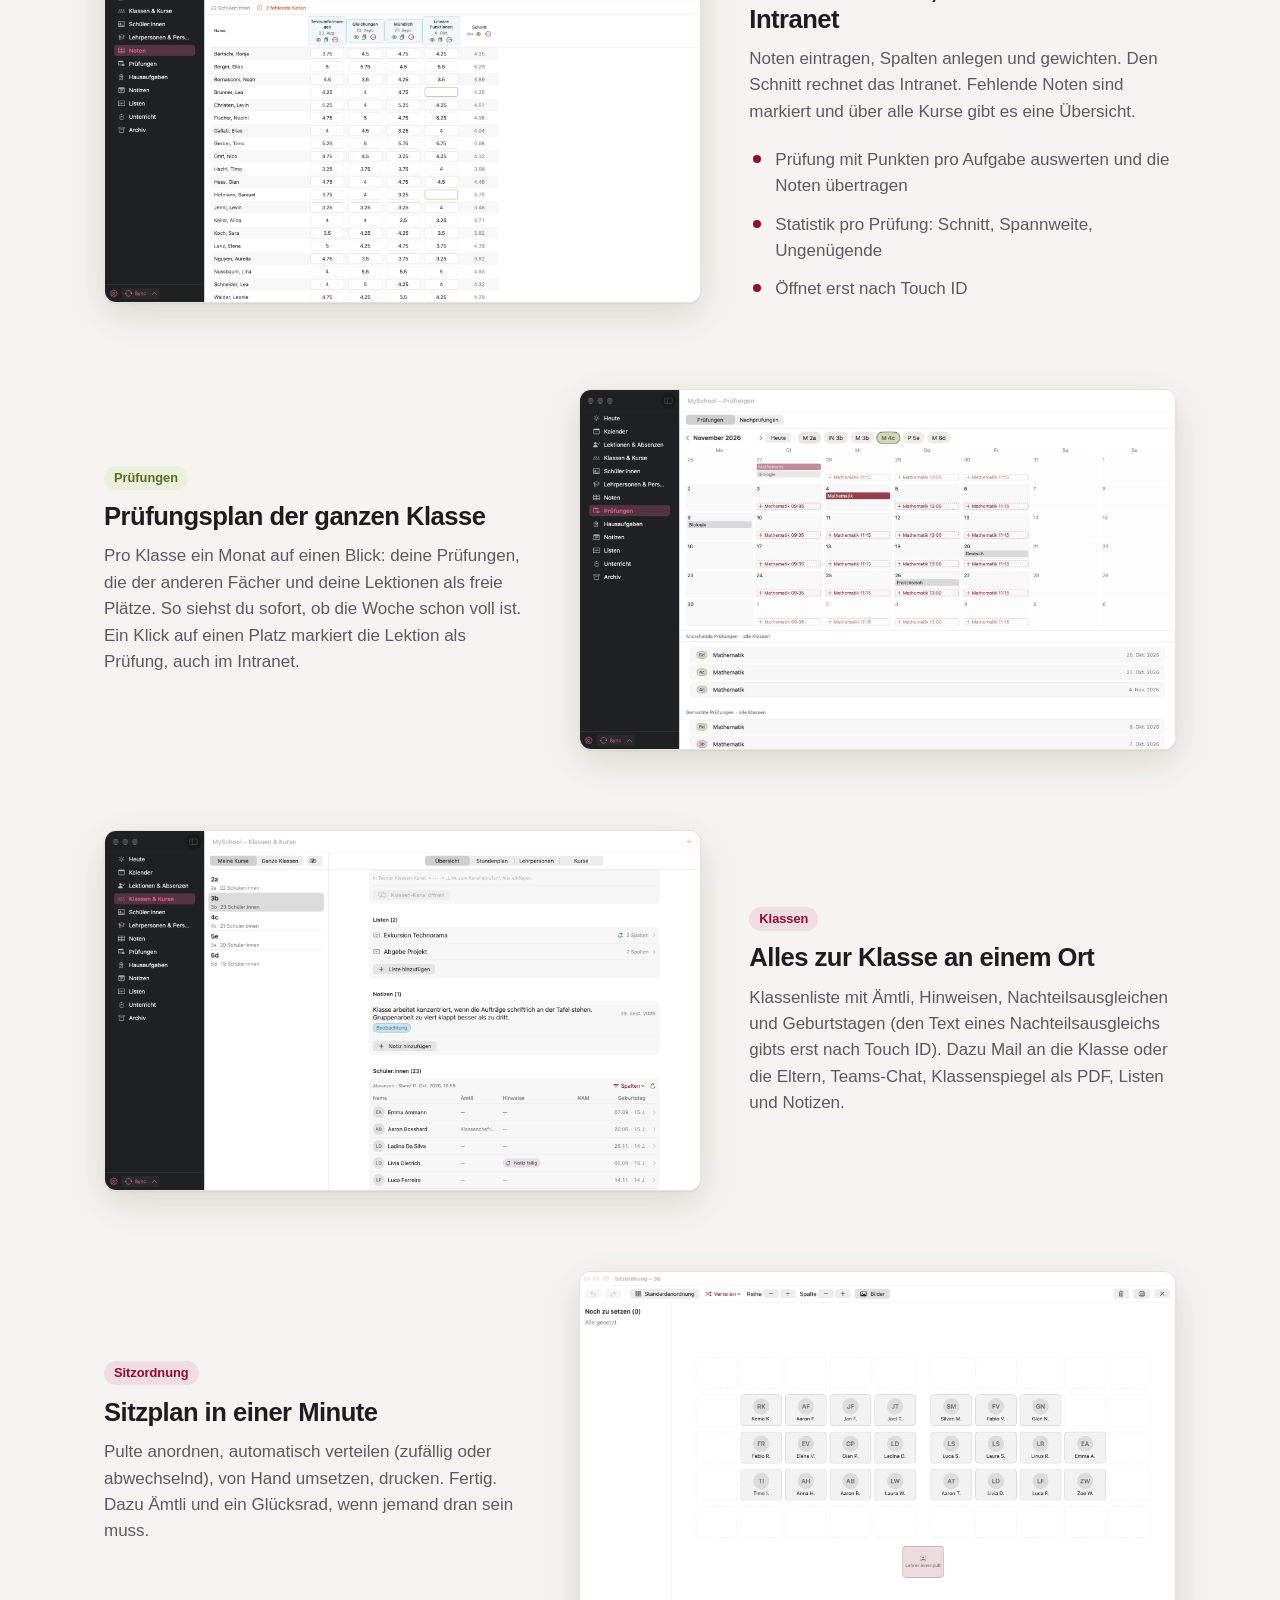
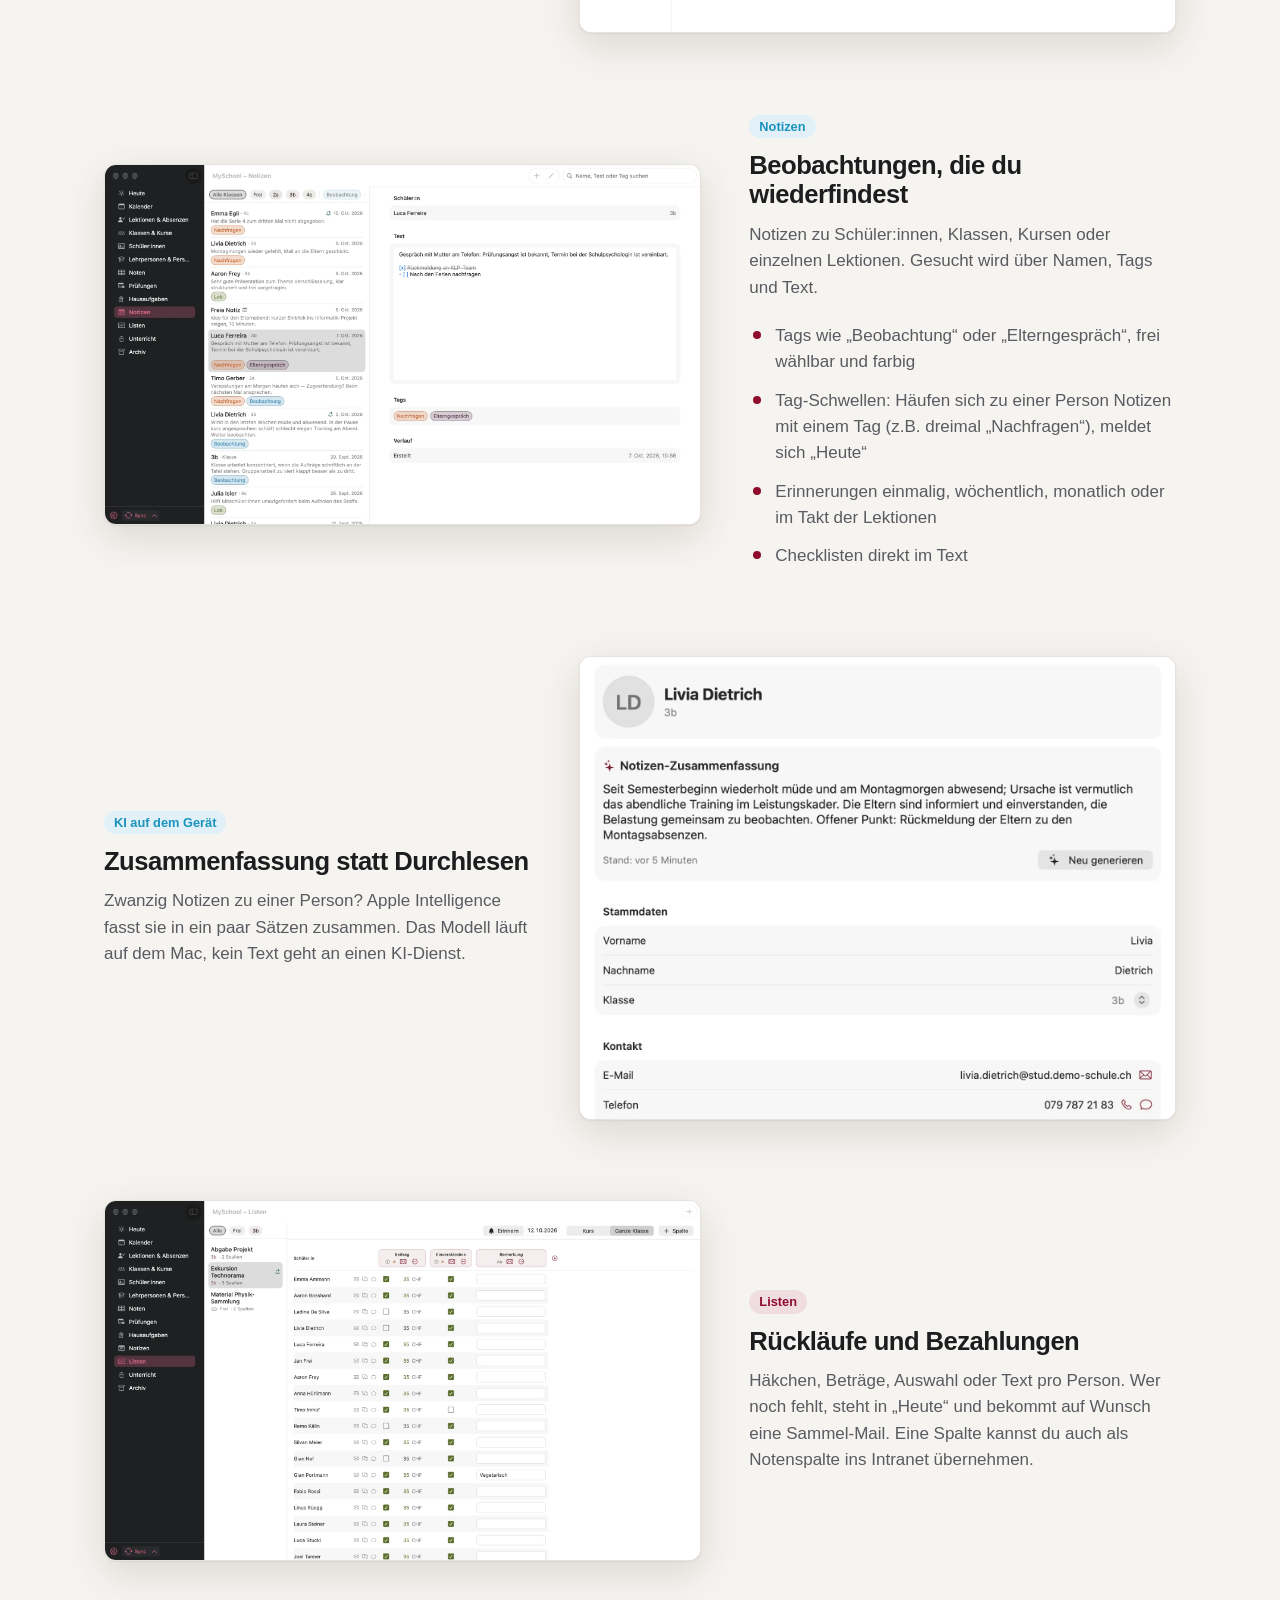
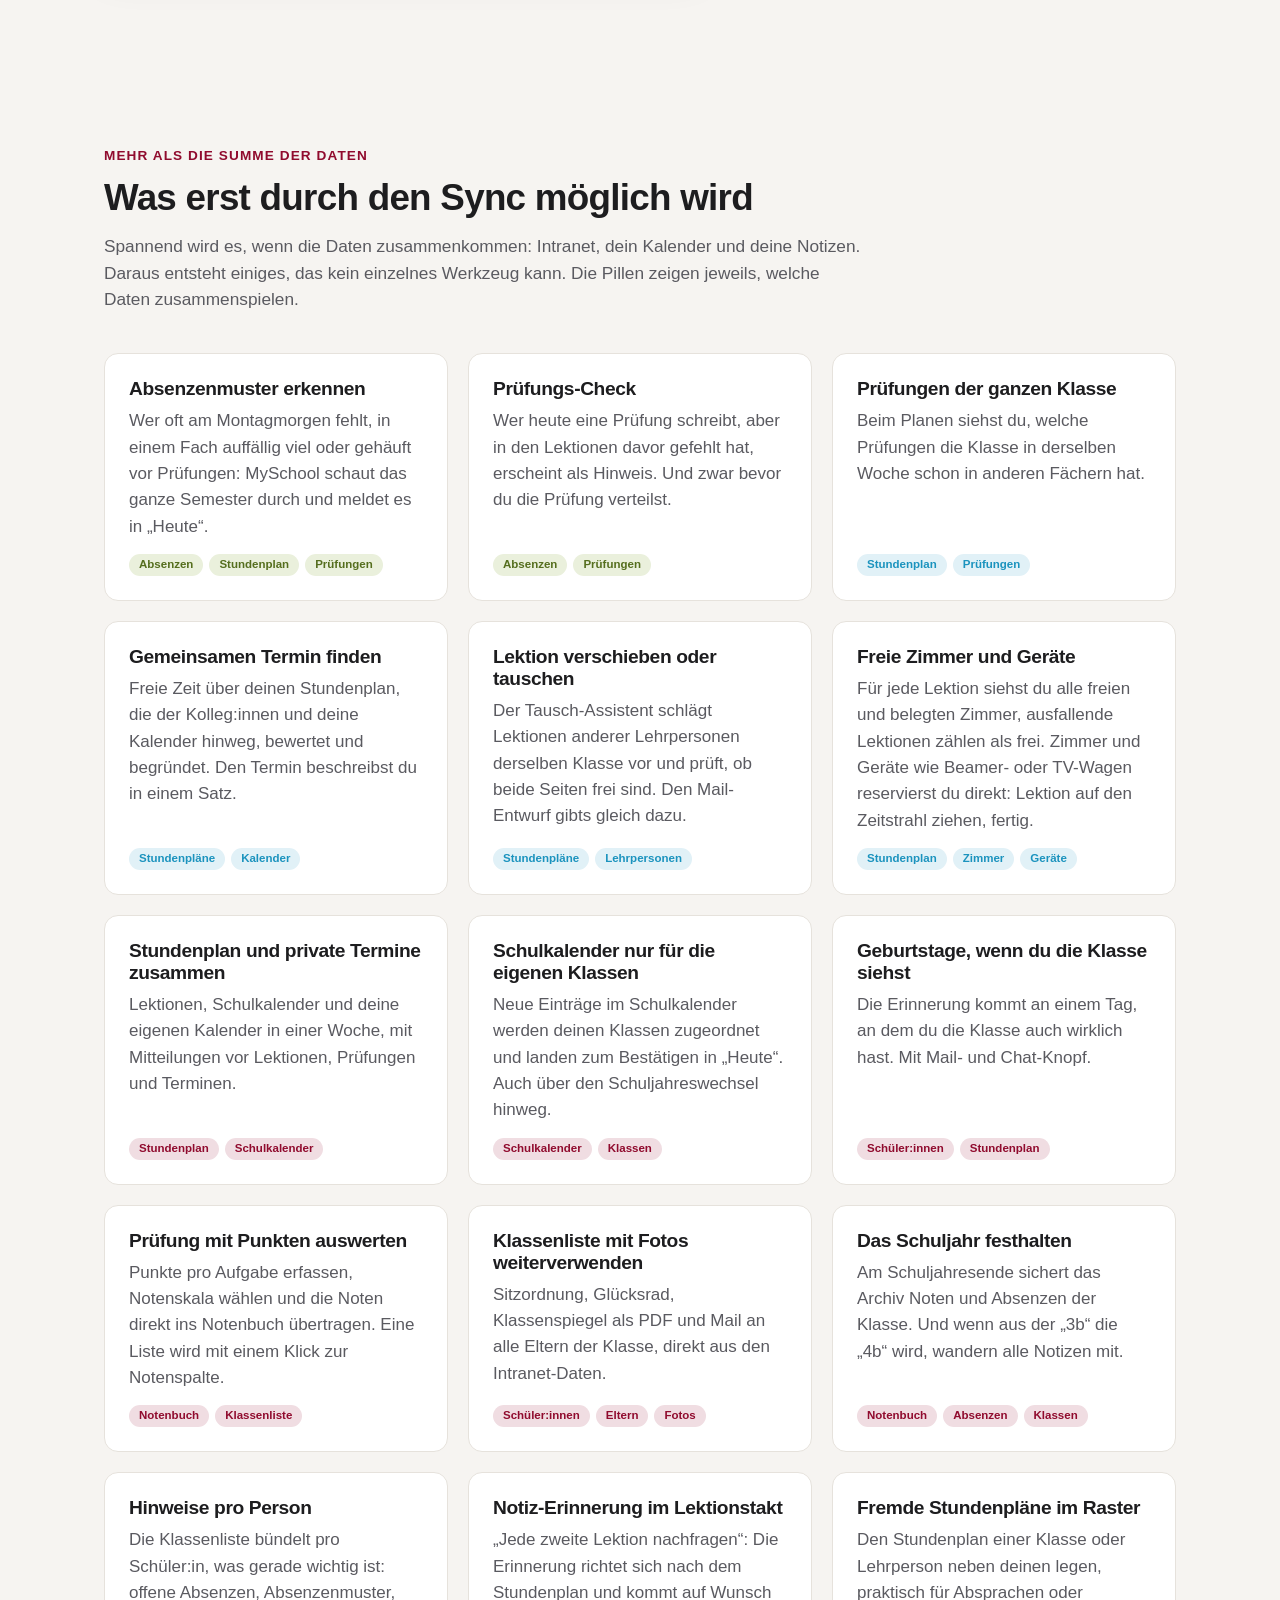
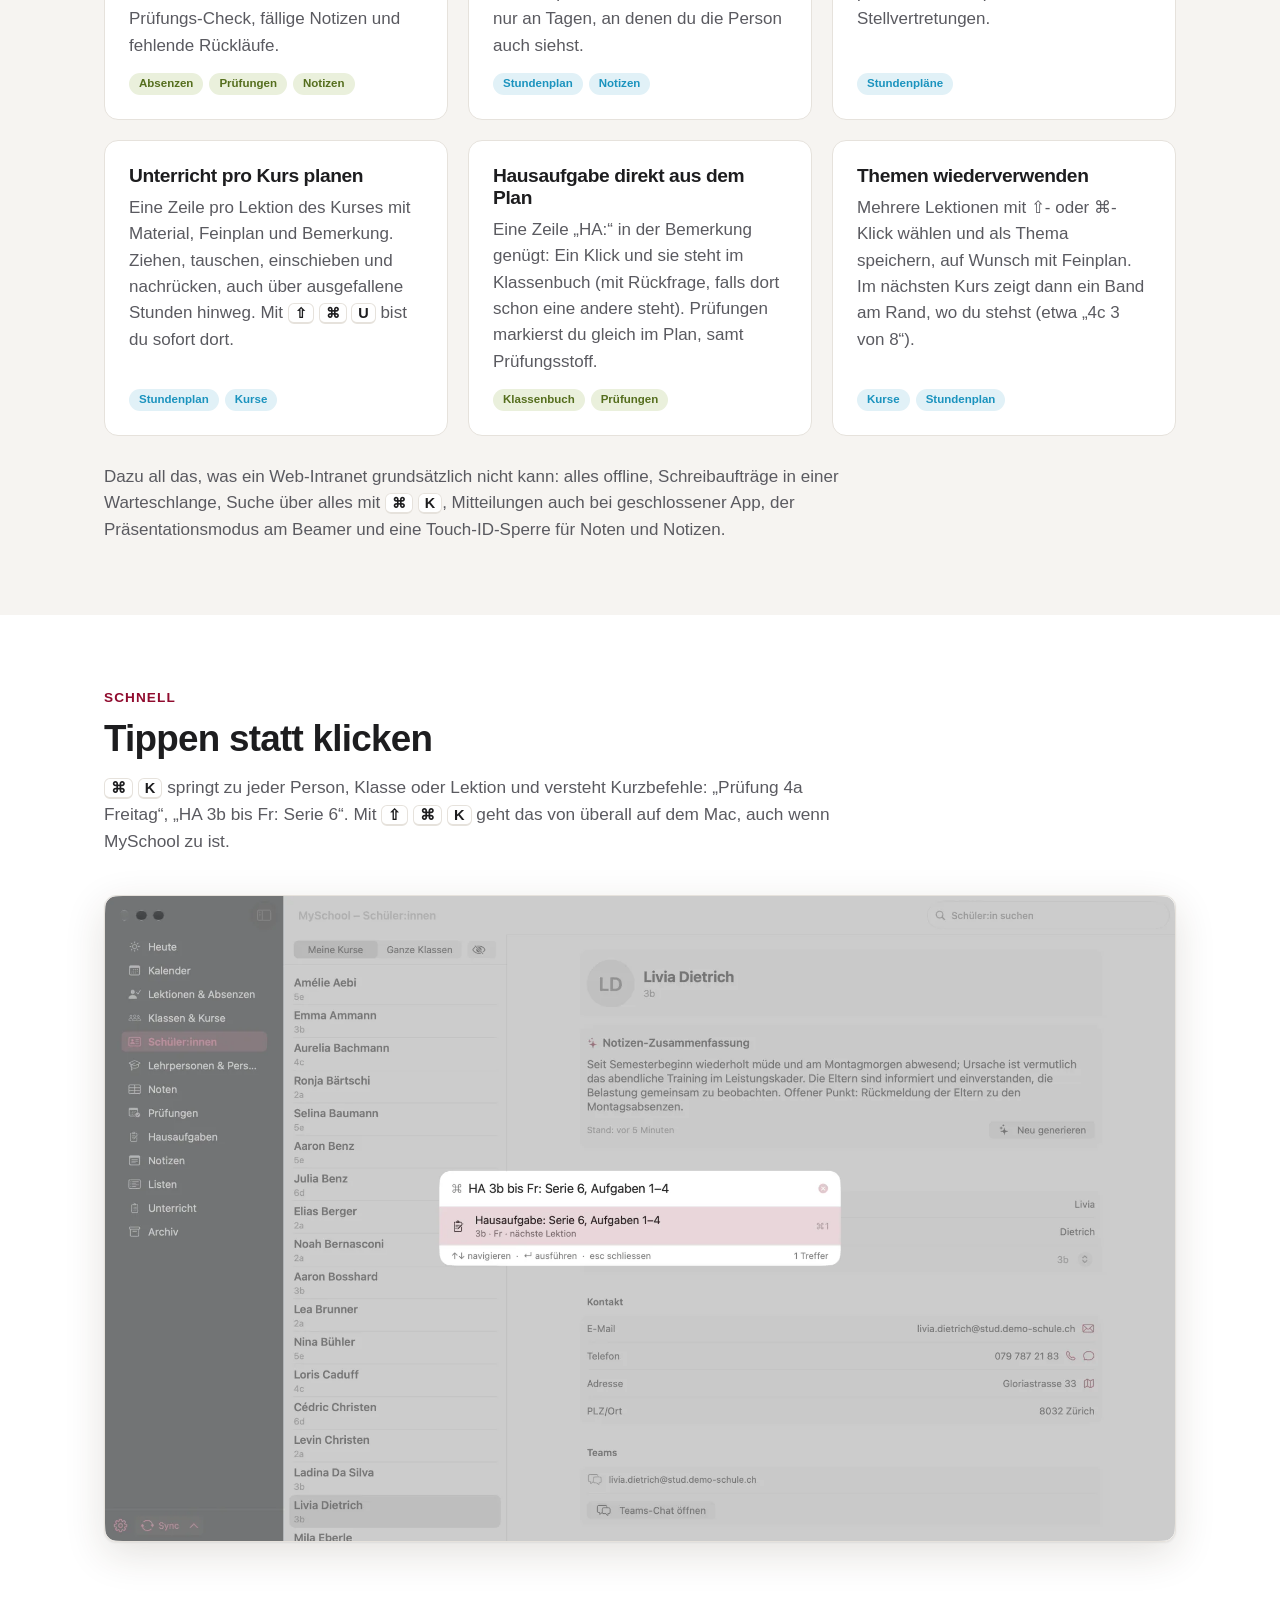
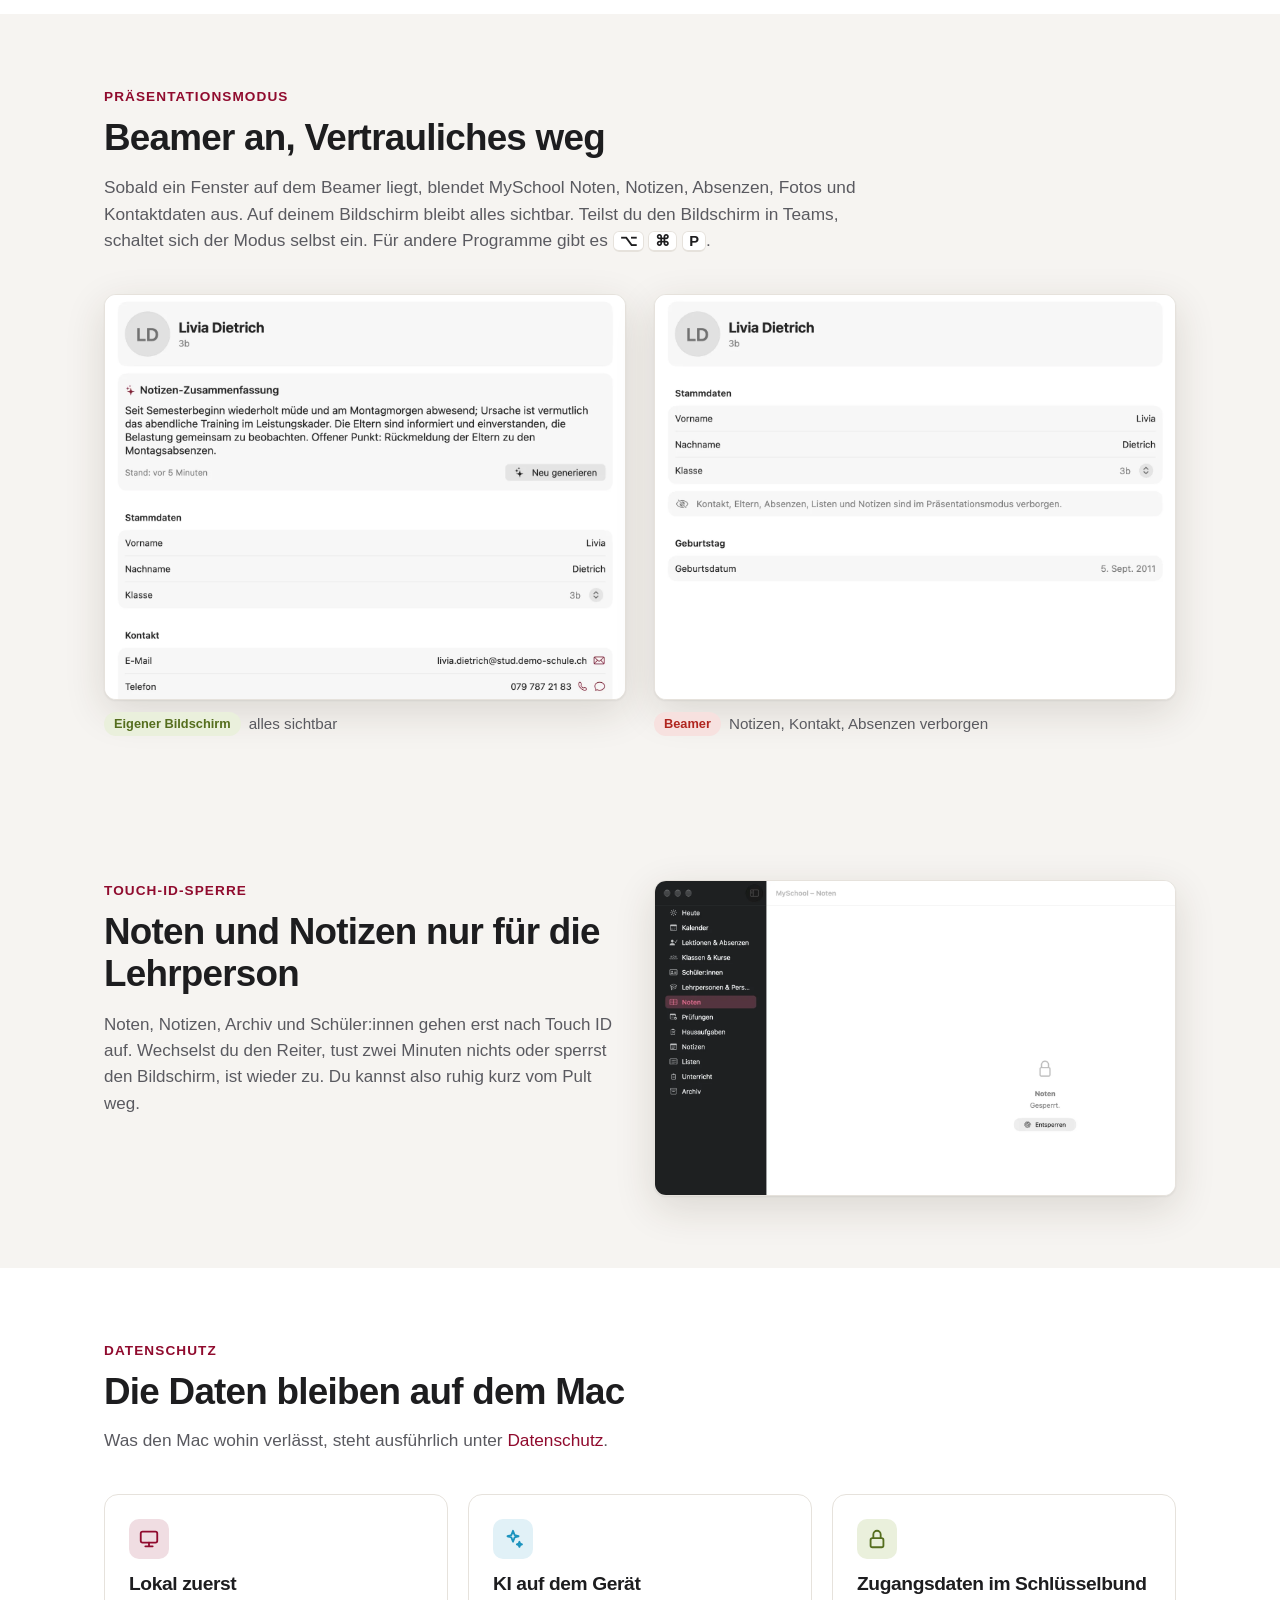
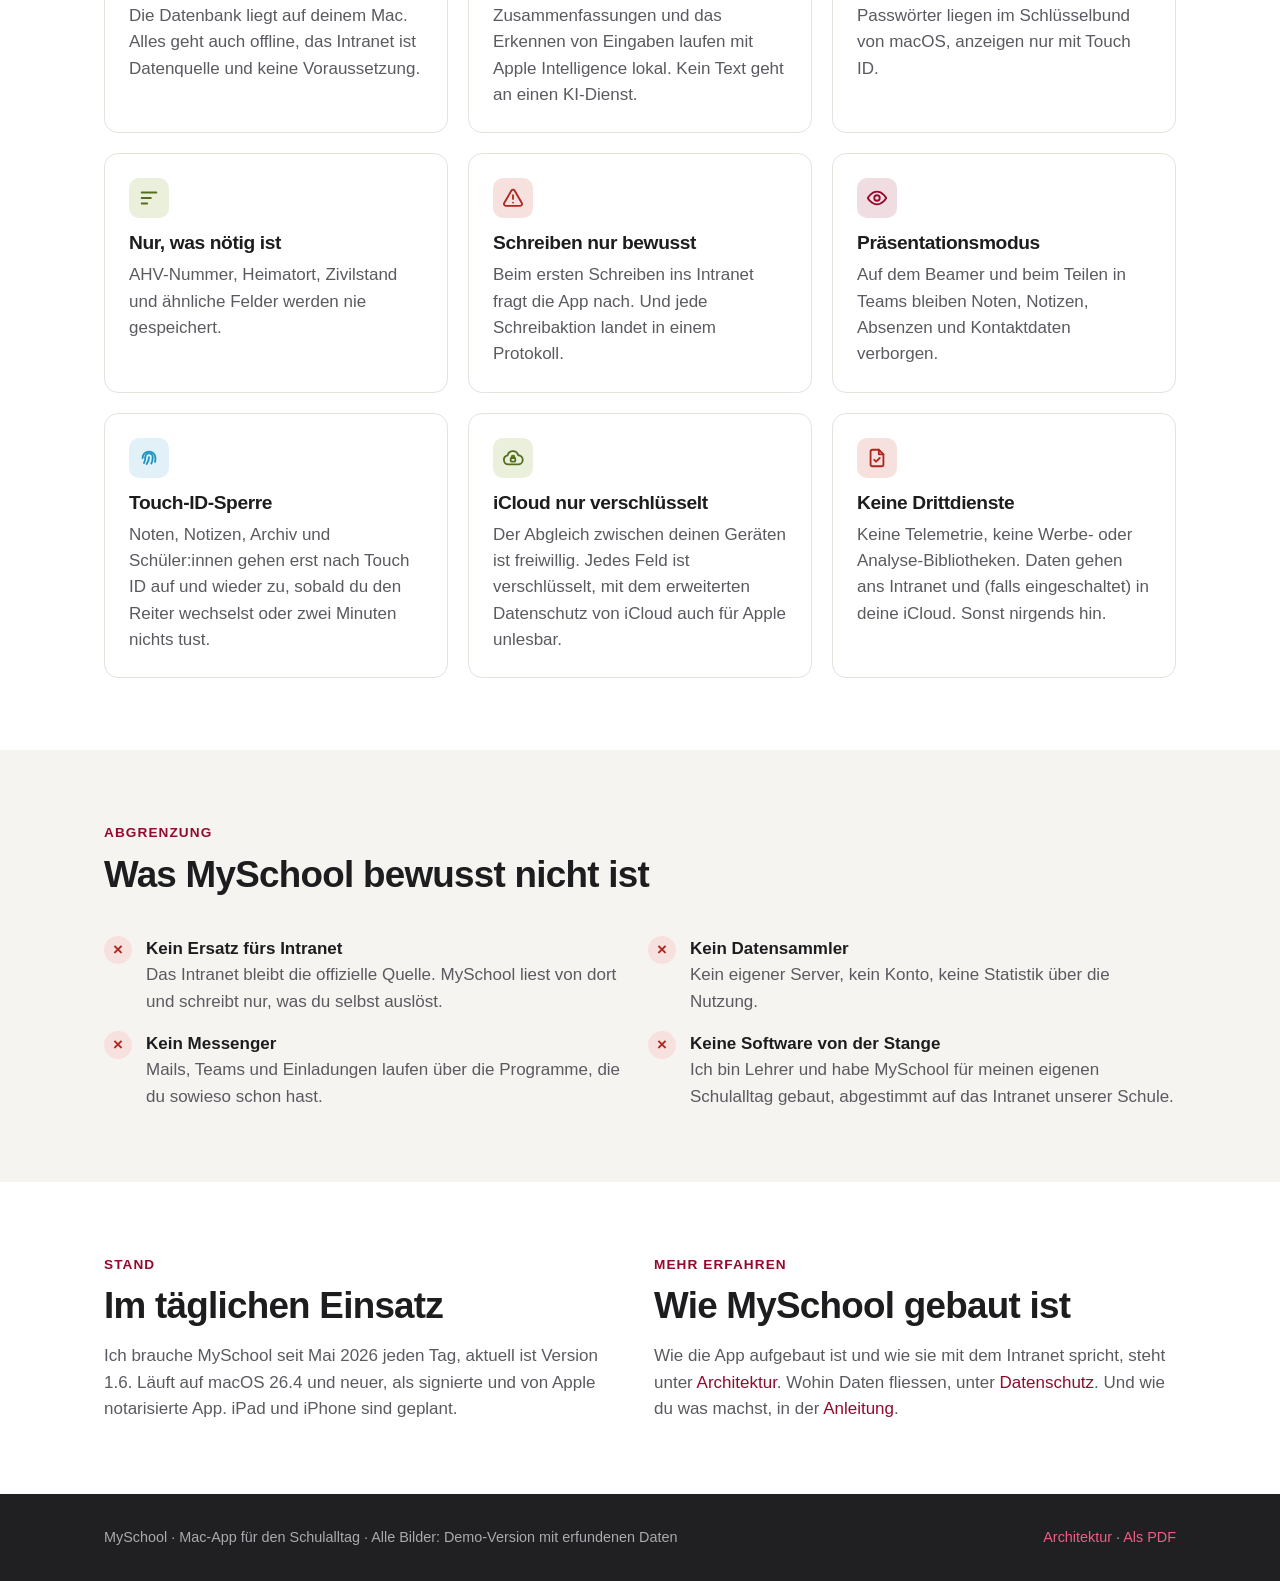
==== commit ba835bcd: "Kalender stellt seine vier Reiter vor, Termin finden ohne eigenen Abschnitt Co-Authored-By: Claude O" ====
--- a/index.html
+++ b/index.html
@@ -6,7 +6,7 @@
 <title>MySchool</title>
 <meta name="description" content="MySchool – der Schulalltag einer Lehrperson in einer Mac-App: Stundenplan, Klassen, Absenzen, Notizen und Termine an einem Ort, offline-first und mit den Daten auf dem eigenen Gerät.">
 <link rel="icon" href="img/icon.png?v=2">
-<link rel="stylesheet" href="style.css?v=3">
+<link rel="stylesheet" href="style.css?v=4">
 </head>
 <body>
 
@@ -63,33 +63,20 @@
         <div class="text">
           <span class="pille himmel">Kalender</span>
           <h3 style="margin-top:12px">Stundenplan und Termine in einem Raster</h3>
-          <p>Deine Lektionen, der Schulkalender und deine eigenen Kalender (iCloud, Exchange, Google) in einer Woche. Prüfungen und Ausfälle sind markiert, Geburtstage stehen gleich im Tageskopf.</p>
-          <ul>
-            <li>Termine einfach mit der Maus verschieben</li>
+          <p>Deine Lektionen, der Schulkalender und deine eigenen Kalender (iCloud, Exchange, Google) an einem Ort.</p>
+          <ul>
+            <li><b>Woche:</b> alles in einem Raster, Prüfungen und Ausfälle markiert, Geburtstage im Tageskopf</li>
+            <li><b>Liste:</b> dieselben Einträge Tag für Tag untereinander</li>
+            <li><b>Zimmer:</b> freie Zimmer finden und reservieren</li>
+            <li><b>Geräte:</b> Beamer- und TV-Wagen buchen</li>
+            <li><b>Termin finden:</b> aus einem Satz wie „45 Min Anfang November, eher nachmittags“ freie Zeit für dich und deine Kolleg:innen</li>
             <li>Leute aus den Klassenlisten und den Kontakten einladen</li>
-            <li>Freie Zimmer finden und reservieren, Beamer- und TV-Wagen buchen</li>
-            <li>Weitere Kalender abonnieren, auf Wunsch mit Bestätigen wie beim Schulkalender</li>
           </ul>
         </div>
         <div class="fenster"><img src="img/kalender.webp" width="2000" height="1207" alt="Wochenkalender mit Lektionen, zwei Prüfungen, einem Ausfall und einem Sporttag"></div>
       </div>
 
       <div class="funktion">
-        <div class="text">
-          <span class="pille himmel">Termin finden</span>
-          <h3 style="margin-top:12px">Ein Satz statt vieler Felder</h3>
-          <p>Du schreibst „45 Min Anfang November, nicht am Mittwoch, eher nachmittags“. MySchool liest daraus Dauer, Zeitraum, Wochentage und Tageszeit und sucht freie Zeit: in deinem Stundenplan, in den Stundenplänen der Kolleg:innen und in deinen Kalendern.</p>
-          <ul>
-            <li>Vorschläge direkt vor oder nach einer Lektion, die eine Lücke genau füllen</li>
-            <li>Der beste Vorschlag ist markiert, mit Begründung für jede Person</li>
-            <li>Ferien aus dem Schulkalender und eine freie Mittagspause zählen mit</li>
-            <li>„Übernehmen“ legt den Termin an und lädt alle ein</li>
-          </ul>
-        </div>
-        <div class="fenster"><img src="img/termin_finden.webp" width="1800" height="1304" alt="Termin finden: aus einem Satz erkannte Dauer, Zeitraum und Tageszeit, daneben sechs Vorschläge, einer als bester markiert"></div>
-      </div>
-
-      <div class="funktion umgekehrt">
         <div class="text">
           <span class="pille himmel">Zimmer</span>
           <h3 style="margin-top:12px">Ein freies Zimmer in Sekunden</h3>
@@ -102,7 +89,7 @@
         <div class="fenster"><img src="img/zimmer.webp" width="2000" height="1207" alt="Freie Zimmer am Montag: zur gewählten Lektion sind zehn Zimmer frei, nach Stockwerk gruppiert"></div>
       </div>
 
-      <div class="funktion">
+      <div class="funktion umgekehrt">
         <div class="text">
           <span class="pille himmel">Geräte</span>
           <h3 style="margin-top:12px">Beamer- und Laptopwagen buchen</h3>
@@ -111,7 +98,7 @@
         <div class="fenster"><img src="img/geraete.webp" width="2000" height="1207" alt="Zeitstrahl der Geräte mit eigenen Lektionen und Buchungen von Kolleg:innen"></div>
       </div>
 
-      <div class="funktion umgekehrt">
+      <div class="funktion">
         <div class="text">
           <span class="pille">Unterricht</span>
           <h3 style="margin-top:12px">Jeden Kurs Lektion für Lektion planen</h3>
@@ -125,7 +112,7 @@
         <div class="fenster"><img src="img/unterricht.webp" width="2000" height="1207" alt="Kursplan einer Mathematikklasse: Material, Feinplan mit Checklisten, Hausaufgaben, eine ausgefallene Lektion und eine Prüfung"></div>
       </div>
 
-      <div class="funktion">
+      <div class="funktion umgekehrt">
         <div class="text">
           <span class="pille moos">Lektionen &amp; Absenzen</span>
           <h3 style="margin-top:12px">Klassenbuch ohne Umweg</h3>
@@ -134,7 +121,7 @@
         <div class="fenster"><img src="img/lektionen.webp" width="2000" height="1207" alt="Lektionenliste mit Hausaufgaben, Absenzen und Bestätigen-Knöpfen"></div>
       </div>
 
-      <div class="funktion umgekehrt">
+      <div class="funktion">
         <div class="text">
           <span class="pille moos">Klassenlehrperson</span>
           <h3 style="margin-top:12px">Die ganze Klasse im Raster</h3>
@@ -143,7 +130,7 @@
         <div class="fenster"><img src="img/klassenraster.webp" width="2000" height="1207" alt="Absenzen-Raster einer Klasse über das Semester"></div>
       </div>
 
-      <div class="funktion">
+      <div class="funktion umgekehrt">
         <div class="text">
           <span class="pille moos">Noten</span>
           <h3 style="margin-top:12px">Das Notenbuch, live aus dem Intranet</h3>
@@ -157,7 +144,7 @@
         <div class="fenster"><img src="img/noten.webp" width="2000" height="1207" alt="Notenbuch einer Klasse mit vier Prüfungen, Schnitt und zwei fehlenden Noten"></div>
       </div>
 
-      <div class="funktion umgekehrt">
+      <div class="funktion">
         <div class="text">
           <span class="pille moos">Prüfungen</span>
           <h3 style="margin-top:12px">Prüfungsplan der ganzen Klasse</h3>
@@ -166,7 +153,7 @@
         <div class="fenster"><img src="img/pruefungen.webp" width="2000" height="1207" alt="Prüfungsplan im November: eigene Mathematik-Prüfungen, Prüfungen in Biologie, Deutsch und Französisch und freie Lektionen"></div>
       </div>
 
-      <div class="funktion">
+      <div class="funktion umgekehrt">
         <div class="text">
           <span class="pille">Klassen</span>
           <h3 style="margin-top:12px">Alles zur Klasse an einem Ort</h3>
@@ -175,7 +162,7 @@
         <div class="fenster"><img src="img/klasse.webp" width="2000" height="1207" alt="Klassenübersicht mit Notizen und Schülertabelle"></div>
       </div>
 
-      <div class="funktion umgekehrt">
+      <div class="funktion">
         <div class="text">
           <span class="pille">Sitzordnung</span>
           <h3 style="margin-top:12px">Sitzplan in einer Minute</h3>
@@ -184,7 +171,7 @@
         <div class="fenster"><img src="img/sitzordnung.webp" width="2000" height="1207" alt="Sitzordnung einer Klasse mit Lehrerpult"></div>
       </div>
 
-      <div class="funktion">
+      <div class="funktion umgekehrt">
         <div class="text">
           <span class="pille himmel">Notizen</span>
           <h3 style="margin-top:12px">Beobachtungen, die du wiederfindest</h3>
@@ -199,7 +186,7 @@
         <div class="fenster"><img src="img/notizen.webp" width="2000" height="1207" alt="Notizenliste mit Tags und einer geöffneten Notiz mit Checkliste"></div>
       </div>
 
-      <div class="funktion umgekehrt">
+      <div class="funktion">
         <div class="text">
           <span class="pille himmel">KI auf dem Gerät</span>
           <h3 style="margin-top:12px">Zusammenfassung statt Durchlesen</h3>
@@ -208,7 +195,7 @@
         <div class="fenster"><img src="img/profil_detail.webp" width="1480" height="1150" alt="Profil einer Schülerin mit KI-Zusammenfassung der Notizen"></div>
       </div>
 
-      <div class="funktion">
+      <div class="funktion umgekehrt">
         <div class="text">
           <span class="pille">Listen</span>
           <h3 style="margin-top:12px">Rückläufe und Bezahlungen</h3>
--- a/style.css
+++ b/style.css
@@ -113,6 +113,7 @@
 
 /* Funktion: Text + Bild */
 .funktion { display: grid; grid-template-columns: minmax(0,5fr) minmax(0,7fr); gap: 48px; align-items: center; padding: 40px 0; }
+.abschnitt-kopf + .funktion { padding-top: 0; }
 .funktion.umgekehrt { grid-template-columns: minmax(0,7fr) minmax(0,5fr); }
 .funktion.umgekehrt .text { order: 2; }
 .funktion .text h3 { font-size: 1.6rem; margin-bottom: 12px; }
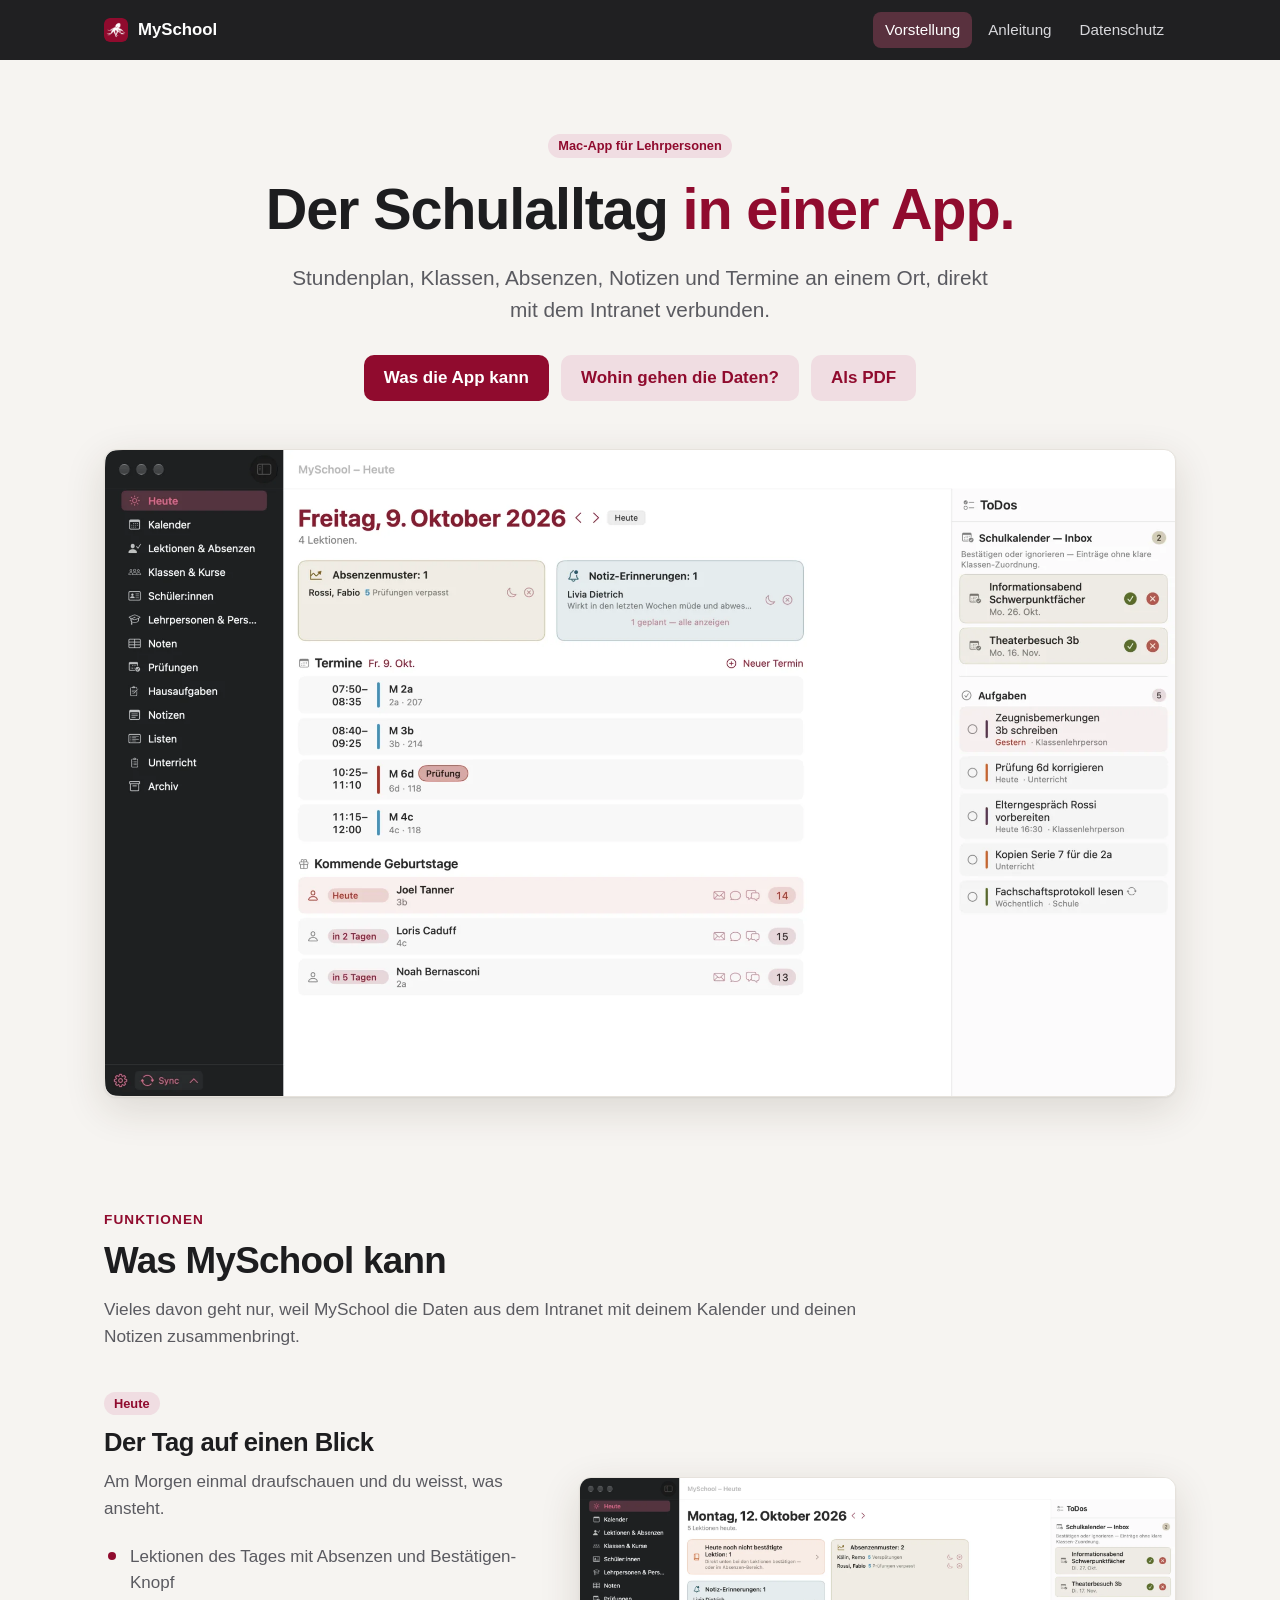
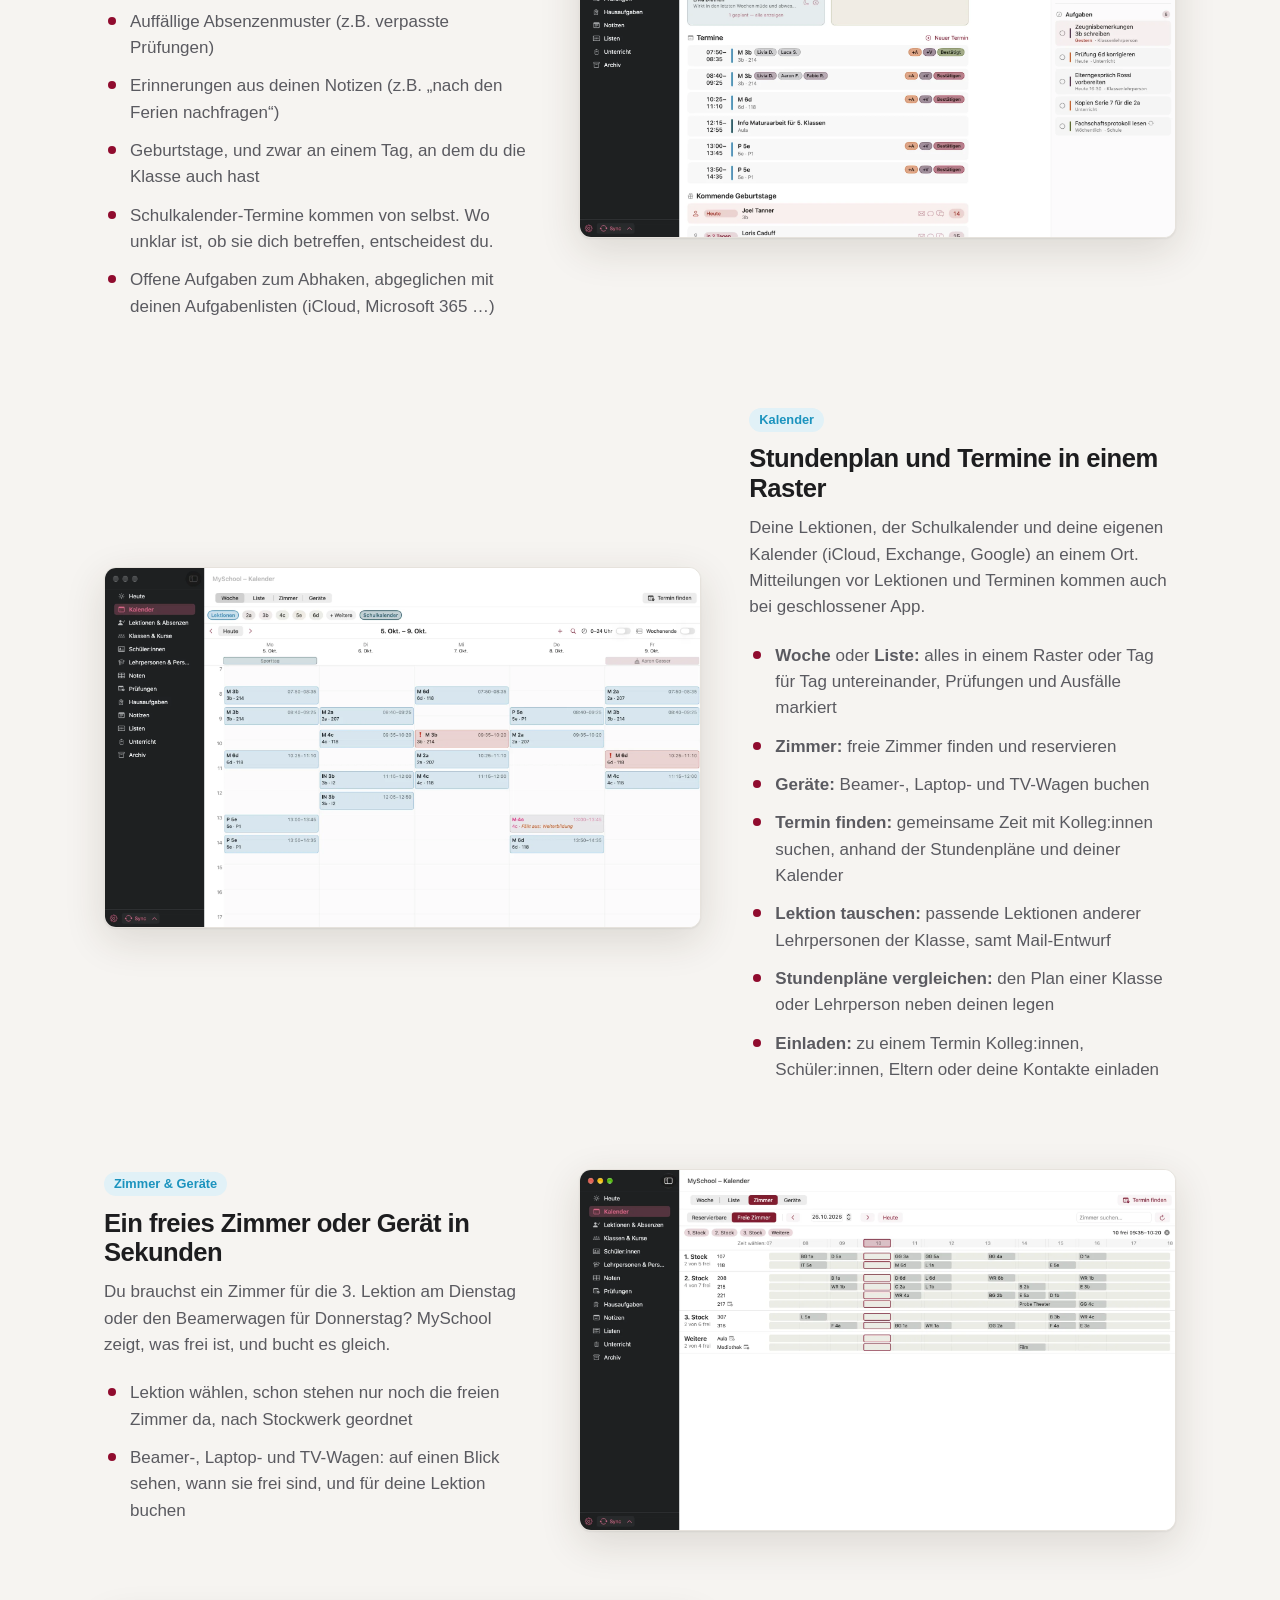
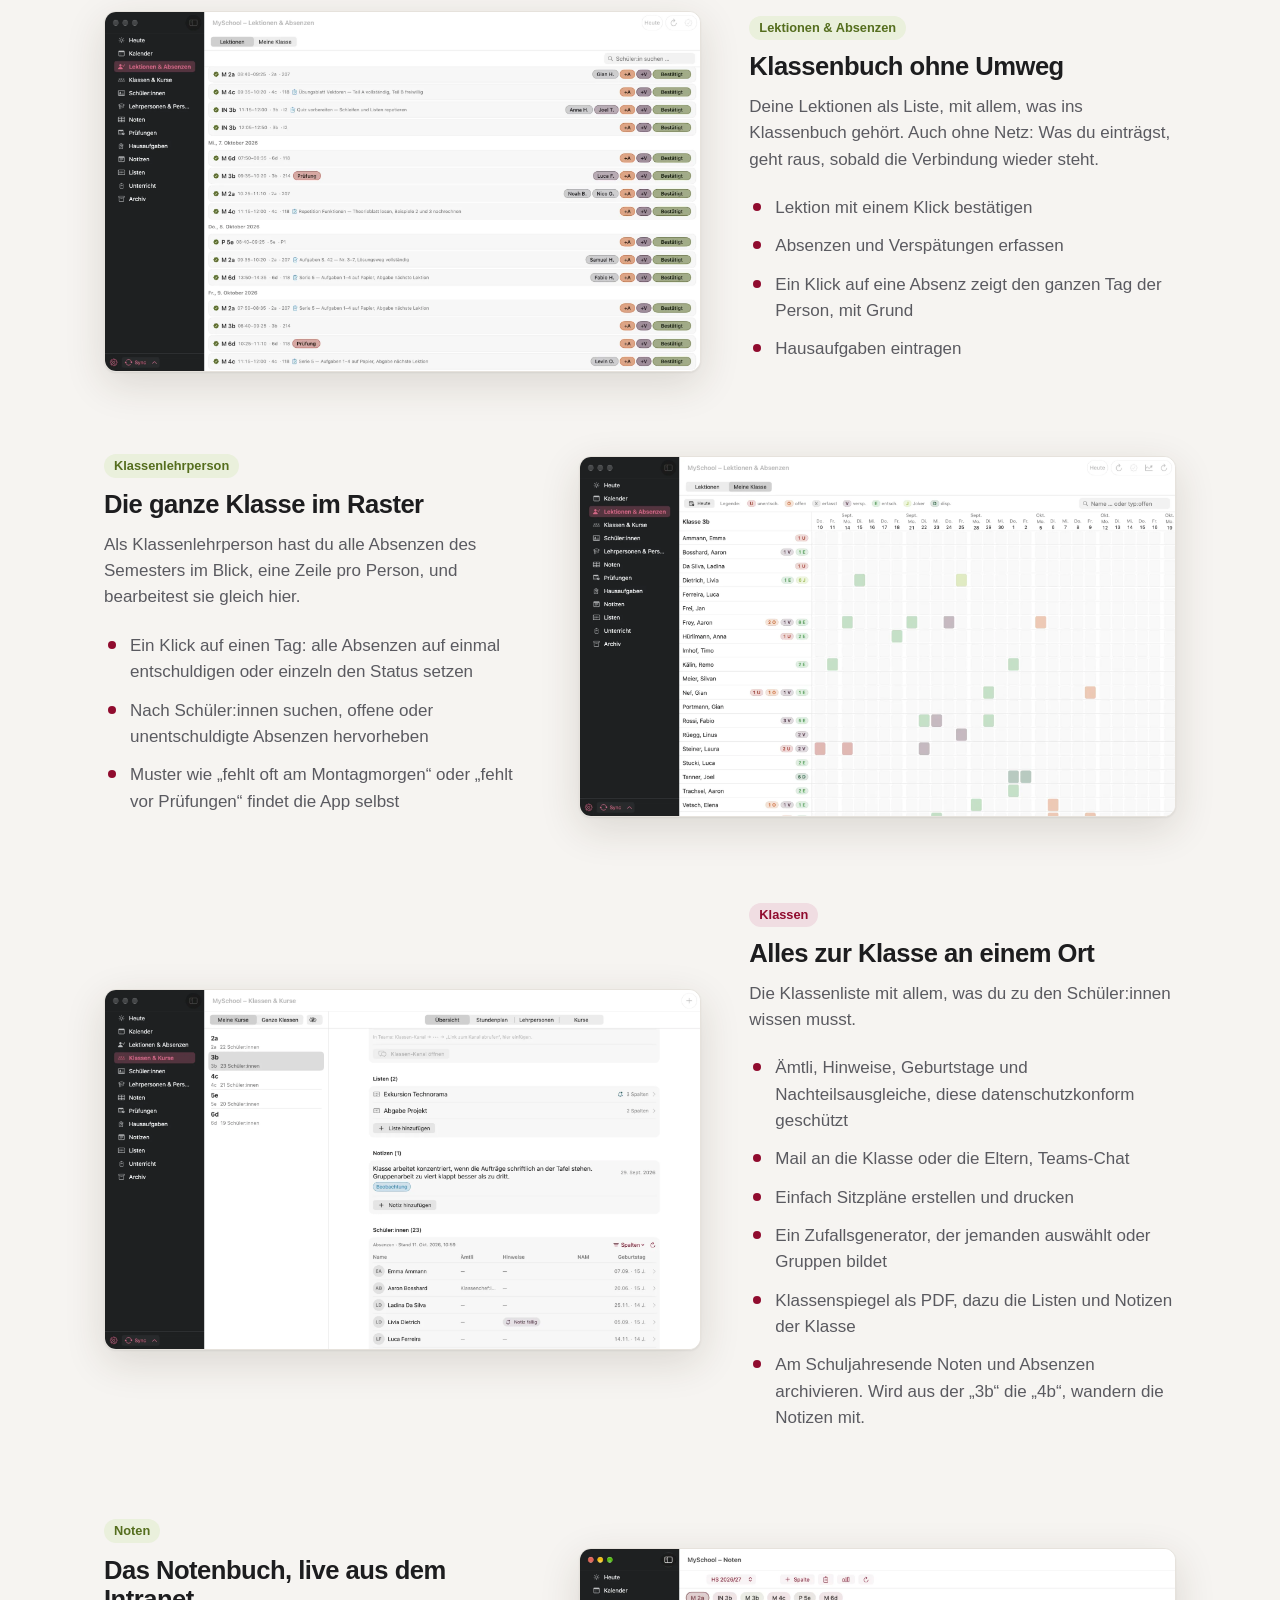
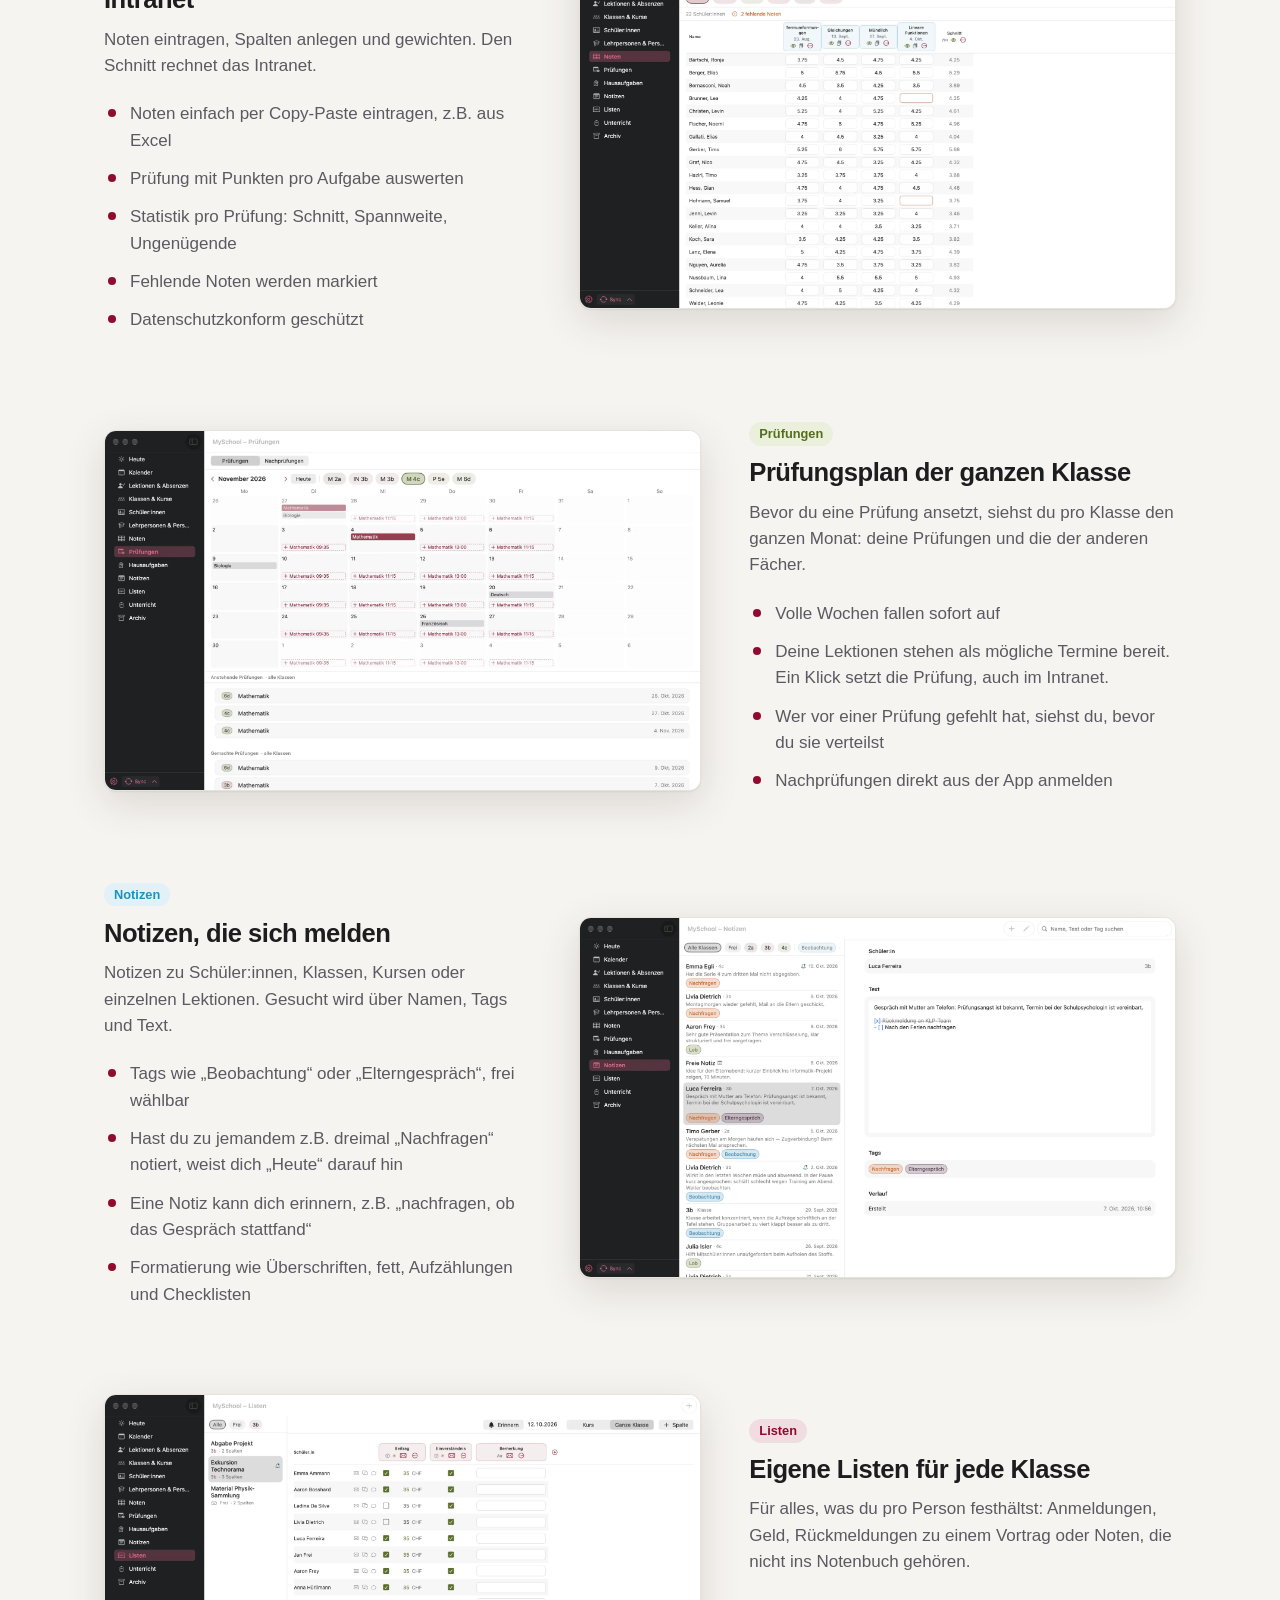
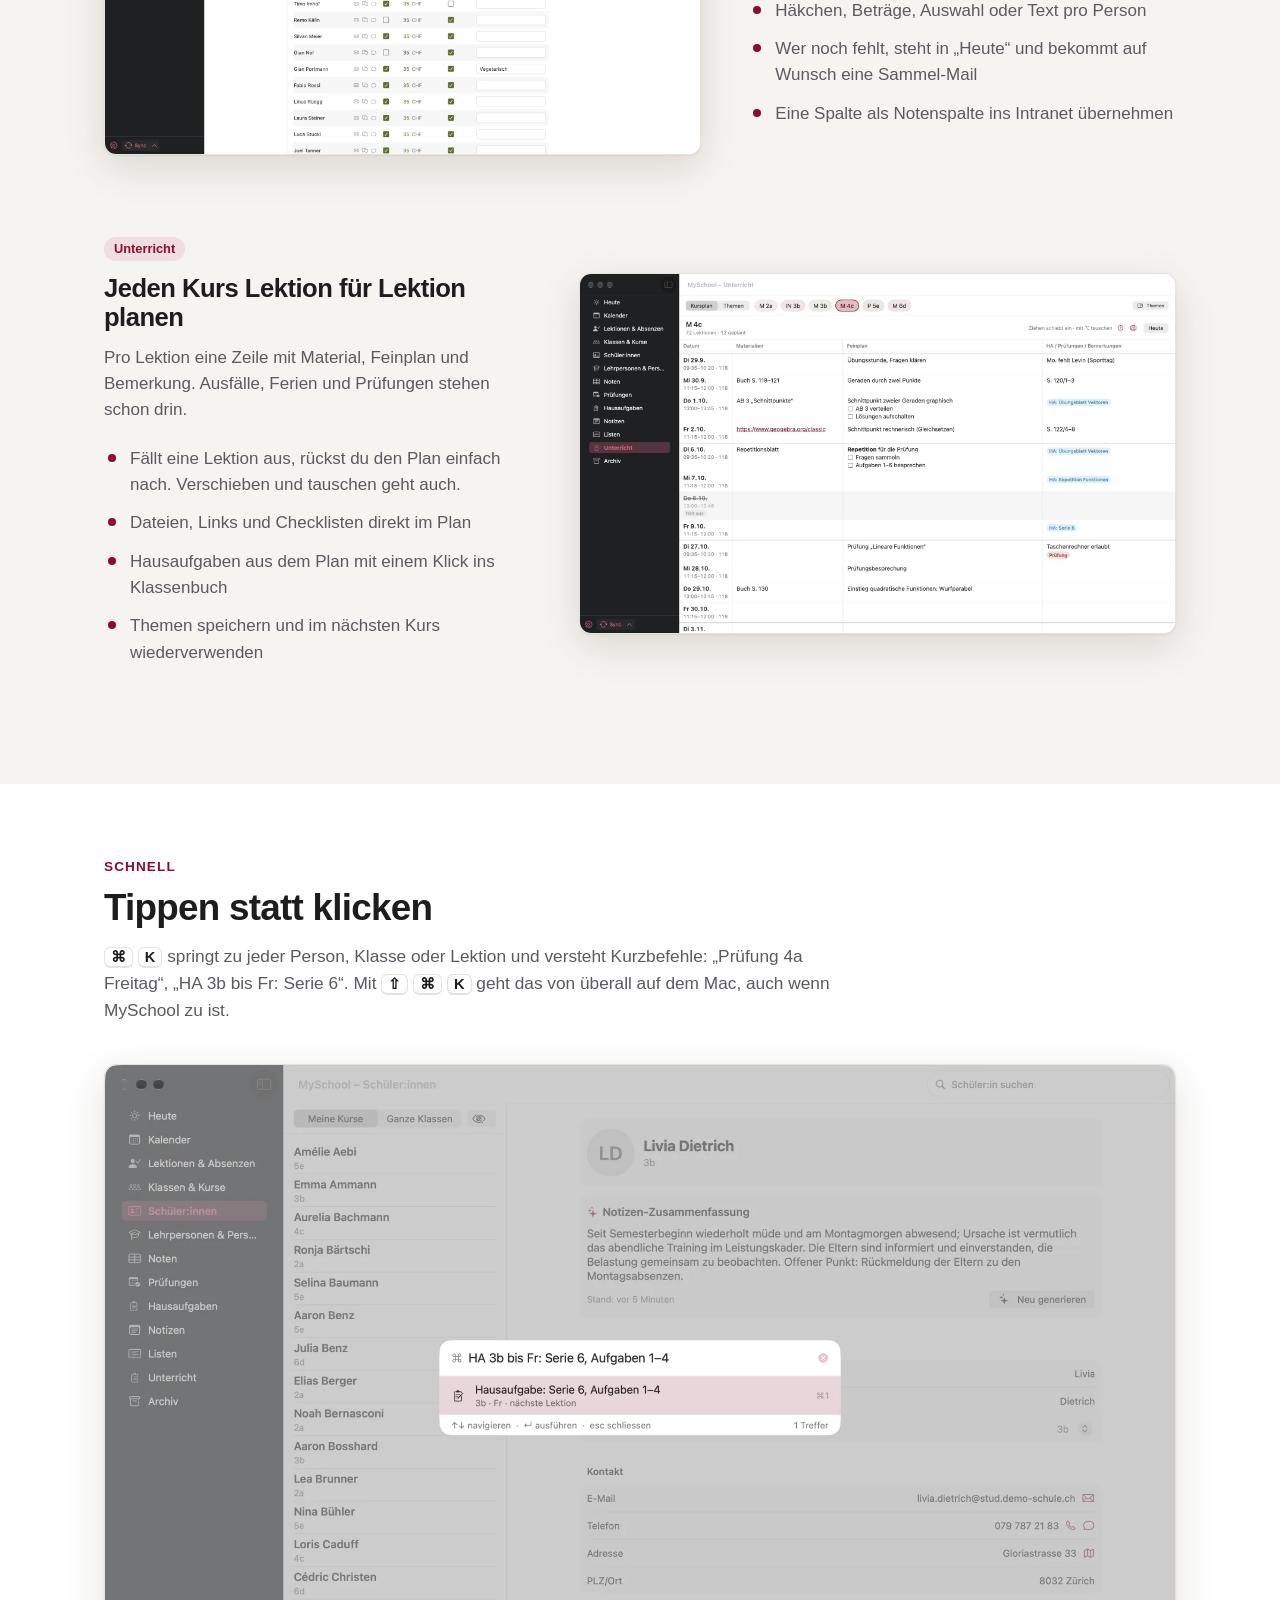
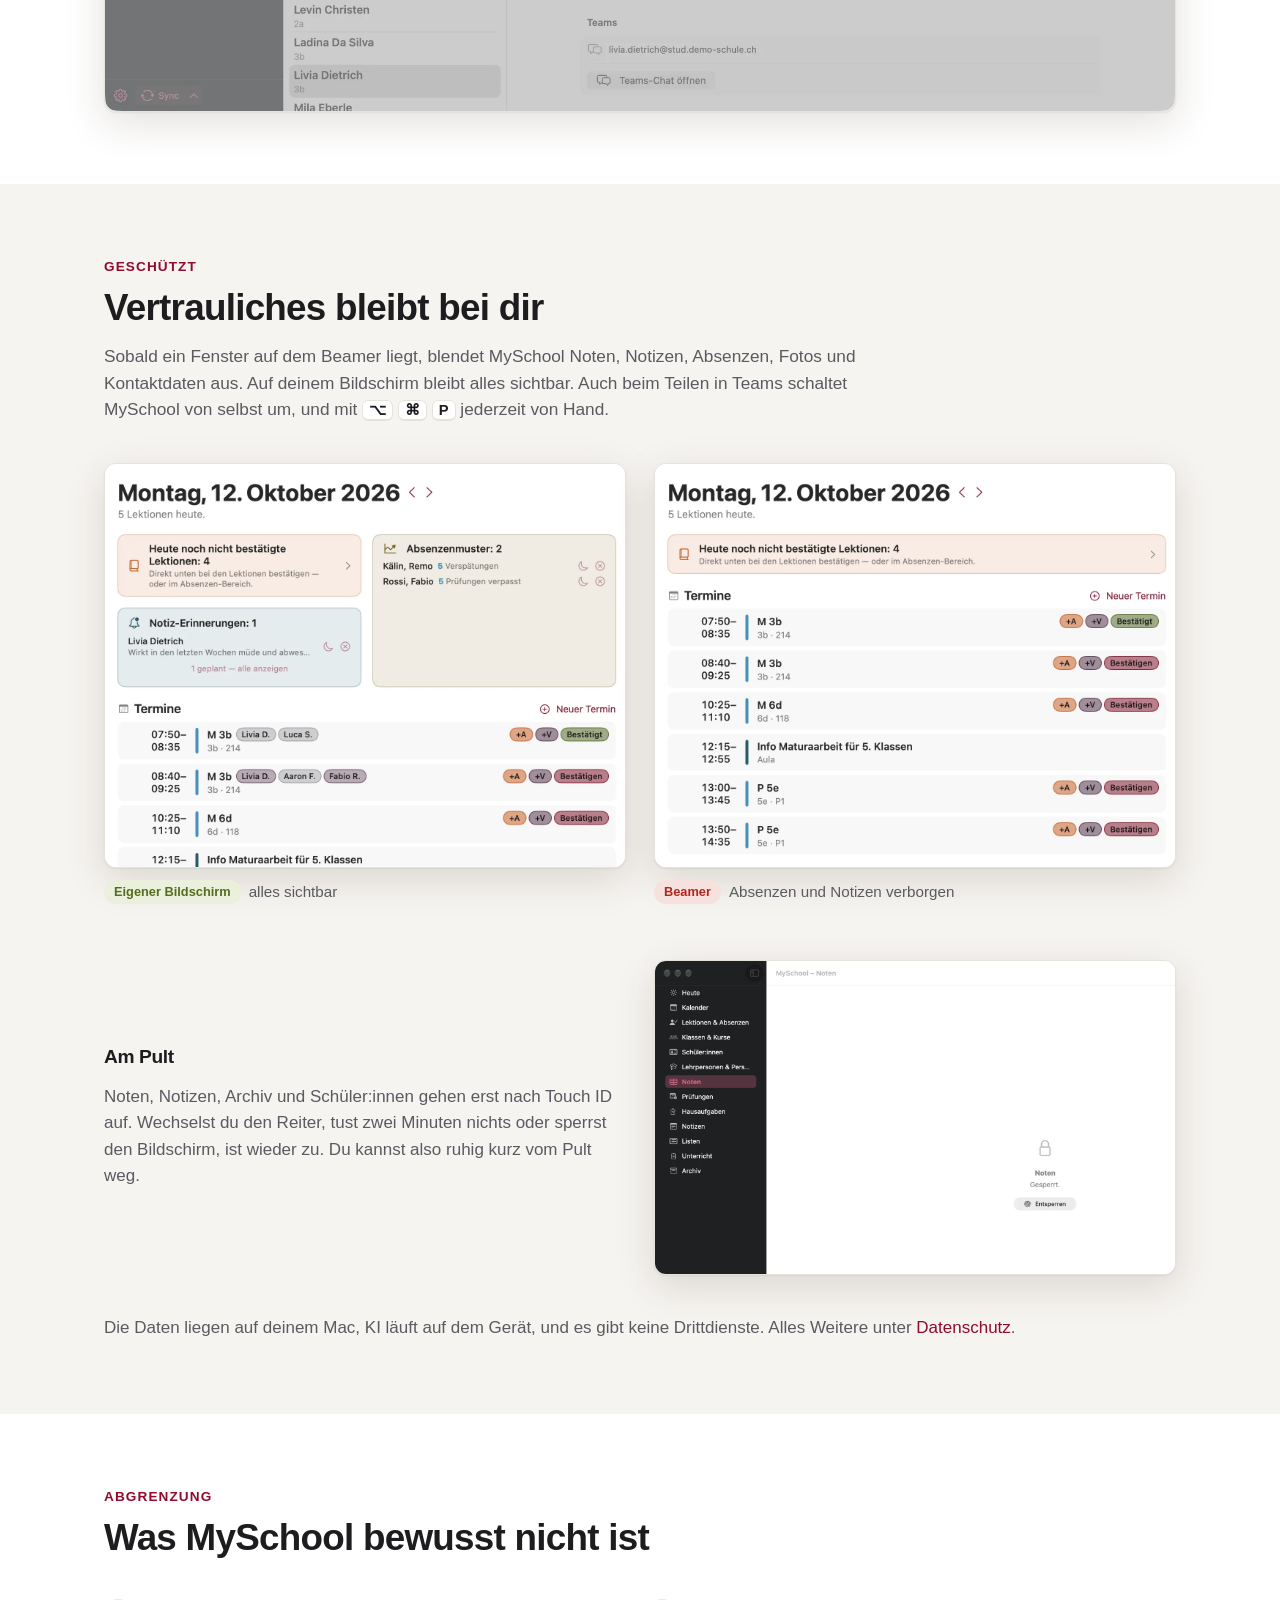
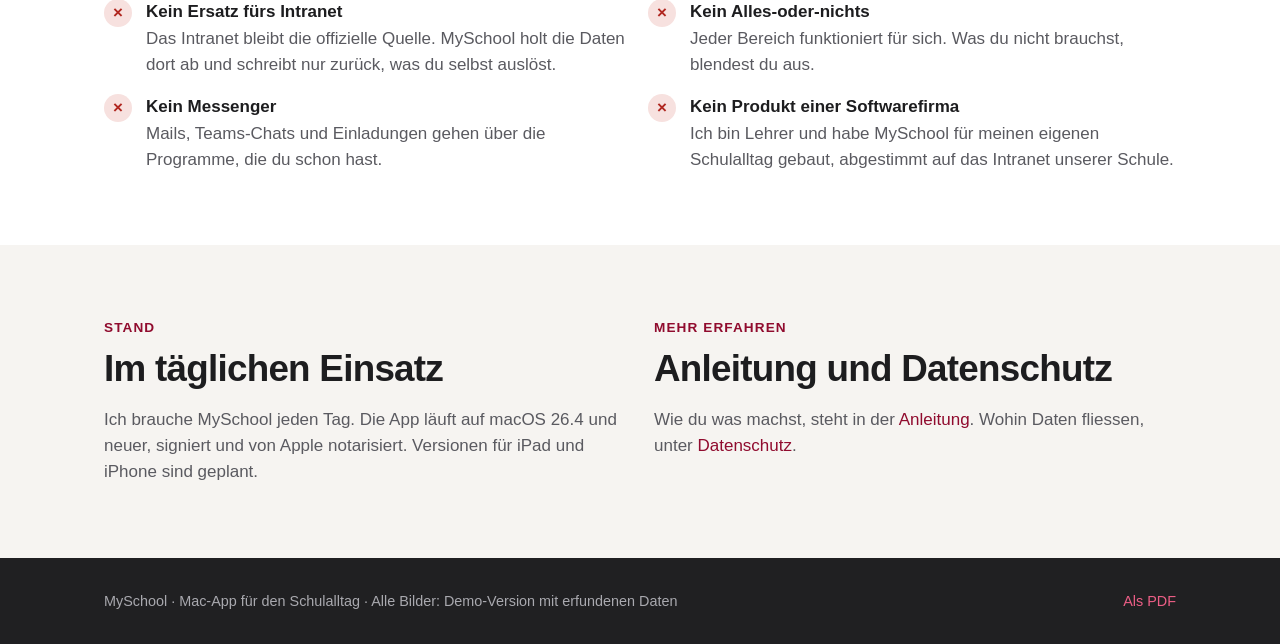
==== commit 127dd31a: "Vorstellung gestrafft: jede Funktion einmal, Datenschutz in einem Satz Co-Authored-By: Claude Opus 5" ====
--- a/index.html
+++ b/index.html
@@ -6,7 +6,7 @@
 <title>MySchool</title>
 <meta name="description" content="MySchool – der Schulalltag einer Lehrperson in einer Mac-App: Stundenplan, Klassen, Absenzen, Notizen und Termine an einem Ort, offline-first und mit den Daten auf dem eigenen Gerät.">
 <link rel="icon" href="img/icon.png?v=2">
-<link rel="stylesheet" href="style.css?v=4">
+<link rel="stylesheet" href="style.css?v=5">
 </head>
 <body>
 
@@ -41,6 +41,7 @@
       <div class="abschnitt-kopf">
         <div class="kicker">Funktionen</div>
         <h2>Was MySchool kann</h2>
+        <p>Vieles davon geht nur, weil MySchool die Daten aus dem Intranet mit deinem Kalender und deinen Notizen zusammenbringt.</p>
       </div>
 
       <div class="funktion">
@@ -51,7 +52,8 @@
           <ul>
             <li>Lektionen des Tages mit Absenzen und Bestätigen-Knopf</li>
             <li>Auffällige Absenzenmuster (z.B. verpasste Prüfungen)</li>
-            <li>Erinnerungen aus deinen Notizen (z.B. „nach den Ferien nachfragen“) und Geburtstage</li>
+            <li>Erinnerungen aus deinen Notizen (z.B. „nach den Ferien nachfragen“)</li>
+            <li>Geburtstage, und zwar an einem Tag, an dem du die Klasse auch hast</li>
             <li>Schulkalender-Termine kommen von selbst. Wo unklar ist, ob sie dich betreffen, entscheidest du.</li>
             <li>Offene Aufgaben zum Abhaken, abgeglichen mit deinen Aufgabenlisten (iCloud, Microsoft 365 …)</li>
           </ul>
@@ -63,14 +65,15 @@
         <div class="text">
           <span class="pille himmel">Kalender</span>
           <h3 style="margin-top:12px">Stundenplan und Termine in einem Raster</h3>
-          <p>Deine Lektionen, der Schulkalender und deine eigenen Kalender (iCloud, Exchange, Google) an einem Ort.</p>
-          <ul>
-            <li><b>Woche:</b> alles in einem Raster, Prüfungen und Ausfälle markiert, Geburtstage im Tageskopf</li>
-            <li><b>Liste:</b> dieselben Einträge Tag für Tag untereinander</li>
+          <p>Deine Lektionen, der Schulkalender und deine eigenen Kalender (iCloud, Exchange, Google) an einem Ort. Mitteilungen vor Lektionen und Terminen kommen auch bei geschlossener App.</p>
+          <ul>
+            <li><b>Woche</b> oder <b>Liste:</b> alles in einem Raster oder Tag für Tag untereinander, Prüfungen und Ausfälle markiert</li>
             <li><b>Zimmer:</b> freie Zimmer finden und reservieren</li>
-            <li><b>Geräte:</b> Beamer- und TV-Wagen buchen</li>
-            <li><b>Termin finden:</b> aus einem Satz wie „45 Min Anfang November, eher nachmittags“ freie Zeit für dich und deine Kolleg:innen</li>
-            <li>Leute aus den Klassenlisten und den Kontakten einladen</li>
+            <li><b>Geräte:</b> Beamer-, Laptop- und TV-Wagen buchen</li>
+            <li><b>Termin finden:</b> gemeinsame Zeit mit Kolleg:innen suchen, anhand der Stundenpläne und deiner Kalender</li>
+            <li><b>Lektion tauschen:</b> passende Lektionen anderer Lehrpersonen der Klasse, samt Mail-Entwurf</li>
+            <li><b>Stundenpläne vergleichen:</b> den Plan einer Klasse oder Lehrperson neben deinen legen</li>
+            <li><b>Einladen:</b> zu einem Termin Kolleg:innen, Schüler:innen, Eltern oder deine Kontakte einladen</li>
           </ul>
         </div>
         <div class="fenster"><img src="img/kalender.webp" width="2000" height="1207" alt="Wochenkalender mit Lektionen, zwei Prüfungen, einem Ausfall und einem Sporttag"></div>
@@ -78,12 +81,12 @@
 
       <div class="funktion">
         <div class="text">
-          <span class="pille himmel">Zimmer</span>
-          <h3 style="margin-top:12px">Ein freies Zimmer in Sekunden</h3>
-          <p>Du brauchst ein Zimmer für die 3. Lektion am Dienstag? MySchool zeigt alle freien und belegten Zimmer, nach Stockwerk geordnet. Ausfallende Lektionen zählen als frei.</p>
-          <ul>
-            <li>Lektion in der Stundenleiste wählen, schon stehen nur noch die freien Zimmer da</li>
-            <li>Reservierbare Zimmer direkt buchen, auch für mehrere Lektionen</li>
+          <span class="pille himmel">Zimmer &amp; Geräte</span>
+          <h3 style="margin-top:12px">Ein freies Zimmer oder Gerät in Sekunden</h3>
+          <p>Du brauchst ein Zimmer für die 3. Lektion am Dienstag oder den Beamerwagen für Donnerstag? MySchool zeigt, was frei ist, und bucht es gleich.</p>
+          <ul>
+            <li>Lektion wählen, schon stehen nur noch die freien Zimmer da, nach Stockwerk geordnet</li>
+            <li>Beamer-, Laptop- und TV-Wagen: auf einen Blick sehen, wann sie frei sind, und für deine Lektion buchen</li>
           </ul>
         </div>
         <div class="fenster"><img src="img/zimmer.webp" width="2000" height="1207" alt="Freie Zimmer am Montag: zur gewählten Lektion sind zehn Zimmer frei, nach Stockwerk gruppiert"></div>
@@ -91,221 +94,124 @@
 
       <div class="funktion umgekehrt">
         <div class="text">
-          <span class="pille himmel">Geräte</span>
-          <h3 style="margin-top:12px">Beamer- und Laptopwagen buchen</h3>
-          <p>Alle buchbaren Geräte als Zeitstrahl über die nächsten Wochen, deine Lektionen gleich darüber. Lektion aufs Gerät ziehen und es ist gebucht. Deine Buchungen sind hervorgehoben.</p>
-        </div>
-        <div class="fenster"><img src="img/geraete.webp" width="2000" height="1207" alt="Zeitstrahl der Geräte mit eigenen Lektionen und Buchungen von Kolleg:innen"></div>
+          <span class="pille moos">Lektionen &amp; Absenzen</span>
+          <h3 style="margin-top:12px">Klassenbuch ohne Umweg</h3>
+          <p>Deine Lektionen als Liste, mit allem, was ins Klassenbuch gehört. Auch ohne Netz: Was du einträgst, geht raus, sobald die Verbindung wieder steht.</p>
+          <ul>
+            <li>Lektion mit einem Klick bestätigen</li>
+            <li>Absenzen und Verspätungen erfassen</li>
+            <li>Ein Klick auf eine Absenz zeigt den ganzen Tag der Person, mit Grund</li>
+            <li>Hausaufgaben eintragen</li>
+          </ul>
+        </div>
+        <div class="fenster"><img src="img/lektionen.webp" width="2000" height="1207" alt="Lektionenliste mit Hausaufgaben, Absenzen und Bestätigen-Knöpfen"></div>
+      </div>
+
+      <div class="funktion">
+        <div class="text">
+          <span class="pille moos">Klassenlehrperson</span>
+          <h3 style="margin-top:12px">Die ganze Klasse im Raster</h3>
+          <p>Als Klassenlehrperson hast du alle Absenzen des Semesters im Blick, eine Zeile pro Person, und bearbeitest sie gleich hier.</p>
+          <ul>
+            <li>Ein Klick auf einen Tag: alle Absenzen auf einmal entschuldigen oder einzeln den Status setzen</li>
+            <li>Nach Schüler:innen suchen, offene oder unentschuldigte Absenzen hervorheben</li>
+            <li>Muster wie „fehlt oft am Montagmorgen“ oder „fehlt vor Prüfungen“ findet die App selbst</li>
+          </ul>
+        </div>
+        <div class="fenster"><img src="img/klassenraster.webp" width="2000" height="1207" alt="Absenzen-Raster einer Klasse über das Semester"></div>
+      </div>
+
+      <div class="funktion umgekehrt">
+        <div class="text">
+          <span class="pille">Klassen</span>
+          <h3 style="margin-top:12px">Alles zur Klasse an einem Ort</h3>
+          <p>Die Klassenliste mit allem, was du zu den Schüler:innen wissen musst.</p>
+          <ul>
+            <li>Ämtli, Hinweise, Geburtstage und Nachteilsausgleiche, diese datenschutzkonform geschützt</li>
+            <li>Mail an die Klasse oder die Eltern, Teams-Chat</li>
+            <li>Einfach Sitzpläne erstellen und drucken</li>
+            <li>Ein Zufallsgenerator, der jemanden auswählt oder Gruppen bildet</li>
+            <li>Klassenspiegel als PDF, dazu die Listen und Notizen der Klasse</li>
+            <li>Am Schuljahresende Noten und Absenzen archivieren. Wird aus der „3b“ die „4b“, wandern die Notizen mit.</li>
+          </ul>
+        </div>
+        <div class="fenster"><img src="img/klasse.webp" width="2000" height="1207" alt="Klassenübersicht mit Notizen und Schülertabelle"></div>
+      </div>
+
+      <div class="funktion">
+        <div class="text">
+          <span class="pille moos">Noten</span>
+          <h3 style="margin-top:12px">Das Notenbuch, live aus dem Intranet</h3>
+          <p>Noten eintragen, Spalten anlegen und gewichten. Den Schnitt rechnet das Intranet.</p>
+          <ul>
+            <li>Noten einfach per Copy-Paste eintragen, z.B. aus Excel</li>
+            <li>Prüfung mit Punkten pro Aufgabe auswerten</li>
+            <li>Statistik pro Prüfung: Schnitt, Spannweite, Ungenügende</li>
+            <li>Fehlende Noten werden markiert</li>
+            <li>Datenschutzkonform geschützt</li>
+          </ul>
+        </div>
+        <div class="fenster"><img src="img/noten.webp" width="2000" height="1207" alt="Notenbuch einer Klasse mit vier Prüfungen, Schnitt und zwei fehlenden Noten"></div>
+      </div>
+
+      <div class="funktion umgekehrt">
+        <div class="text">
+          <span class="pille moos">Prüfungen</span>
+          <h3 style="margin-top:12px">Prüfungsplan der ganzen Klasse</h3>
+          <p>Bevor du eine Prüfung ansetzt, siehst du pro Klasse den ganzen Monat: deine Prüfungen und die der anderen Fächer.</p>
+          <ul>
+            <li>Volle Wochen fallen sofort auf</li>
+            <li>Deine Lektionen stehen als mögliche Termine bereit. Ein Klick setzt die Prüfung, auch im Intranet.</li>
+            <li>Wer vor einer Prüfung gefehlt hat, siehst du, bevor du sie verteilst</li>
+            <li>Nachprüfungen direkt aus der App anmelden</li>
+          </ul>
+        </div>
+        <div class="fenster"><img src="img/pruefungen.webp" width="2000" height="1207" alt="Prüfungsplan im November: eigene Mathematik-Prüfungen, Prüfungen in Biologie, Deutsch und Französisch und freie Lektionen"></div>
+      </div>
+
+      <div class="funktion">
+        <div class="text">
+          <span class="pille himmel">Notizen</span>
+          <h3 style="margin-top:12px">Notizen, die sich melden</h3>
+          <p>Notizen zu Schüler:innen, Klassen, Kursen oder einzelnen Lektionen. Gesucht wird über Namen, Tags und Text.</p>
+          <ul>
+            <li>Tags wie „Beobachtung“ oder „Elterngespräch“, frei wählbar</li>
+            <li>Hast du zu jemandem z.B. dreimal „Nachfragen“ notiert, weist dich „Heute“ darauf hin</li>
+            <li>Eine Notiz kann dich erinnern, z.B. „nachfragen, ob das Gespräch stattfand“</li>
+            <li>Formatierung wie Überschriften, fett, Aufzählungen und Checklisten</li>
+          </ul>
+        </div>
+        <div class="fenster"><img src="img/notizen.webp" width="2000" height="1207" alt="Notizenliste mit Tags und einer geöffneten Notiz mit Checkliste"></div>
+      </div>
+
+      <div class="funktion umgekehrt">
+        <div class="text">
+          <span class="pille">Listen</span>
+          <h3 style="margin-top:12px">Eigene Listen für jede Klasse</h3>
+          <p>Für alles, was du pro Person festhältst: Anmeldungen, Geld, Rückmeldungen zu einem Vortrag oder Noten, die nicht ins Notenbuch gehören.</p>
+          <ul>
+            <li>Häkchen, Beträge, Auswahl oder Text pro Person</li>
+            <li>Wer noch fehlt, steht in „Heute“ und bekommt auf Wunsch eine Sammel-Mail</li>
+            <li>Eine Spalte als Notenspalte ins Intranet übernehmen</li>
+          </ul>
+        </div>
+        <div class="fenster"><img src="img/listen.webp" width="2000" height="1207" alt="Liste für eine Exkursion mit Beitrag und Einverständnis"></div>
       </div>
 
       <div class="funktion">
         <div class="text">
           <span class="pille">Unterricht</span>
           <h3 style="margin-top:12px">Jeden Kurs Lektion für Lektion planen</h3>
-          <p>Pro Lektion eine Zeile mit Material, Feinplan und Bemerkung. Ausfälle und Ferien stehen schon drin, Prüfungen sind markiert. Fällt etwas aus, rückst du den Plan einfach nach (ziehen, tauschen und einschieben geht auch).</p>
-          <ul>
-            <li>Checklisten und Links direkt im Plan</li>
-            <li>Eine Zeile „HA:“ geht mit einem Klick ins Klassenbuch</li>
+          <p>Pro Lektion eine Zeile mit Material, Feinplan und Bemerkung. Ausfälle, Ferien und Prüfungen stehen schon drin.</p>
+          <ul>
+            <li>Fällt eine Lektion aus, rückst du den Plan einfach nach. Verschieben und tauschen geht auch.</li>
+            <li>Dateien, Links und Checklisten direkt im Plan</li>
+            <li>Hausaufgaben aus dem Plan mit einem Klick ins Klassenbuch</li>
             <li>Themen speichern und im nächsten Kurs wiederverwenden</li>
           </ul>
         </div>
         <div class="fenster"><img src="img/unterricht.webp" width="2000" height="1207" alt="Kursplan einer Mathematikklasse: Material, Feinplan mit Checklisten, Hausaufgaben, eine ausgefallene Lektion und eine Prüfung"></div>
       </div>
-
-      <div class="funktion umgekehrt">
-        <div class="text">
-          <span class="pille moos">Lektionen &amp; Absenzen</span>
-          <h3 style="margin-top:12px">Klassenbuch ohne Umweg</h3>
-          <p>Lektion bestätigen, Absenz erfassen, Hausaufgabe eintragen: alles direkt aus der Liste. Kein Netz? Kein Problem. Der Auftrag wartet und geht raus, sobald die Verbindung wieder steht.</p>
-        </div>
-        <div class="fenster"><img src="img/lektionen.webp" width="2000" height="1207" alt="Lektionenliste mit Hausaufgaben, Absenzen und Bestätigen-Knöpfen"></div>
-      </div>
-
-      <div class="funktion">
-        <div class="text">
-          <span class="pille moos">Klassenlehrperson</span>
-          <h3 style="margin-top:12px">Die ganze Klasse im Raster</h3>
-          <p>Alle Absenzen des Semesters, eine Zeile pro Person. Die Legende ist zugleich Filter: Ein Klick auf „offen“ hebt genau diese Einträge hervor. Muster wie „fehlt oft am Montagmorgen“ oder „fehlt vor Prüfungen“ findet die App selbst.</p>
-        </div>
-        <div class="fenster"><img src="img/klassenraster.webp" width="2000" height="1207" alt="Absenzen-Raster einer Klasse über das Semester"></div>
-      </div>
-
-      <div class="funktion umgekehrt">
-        <div class="text">
-          <span class="pille moos">Noten</span>
-          <h3 style="margin-top:12px">Das Notenbuch, live aus dem Intranet</h3>
-          <p>Noten eintragen, Spalten anlegen und gewichten. Den Schnitt rechnet das Intranet. Fehlende Noten sind markiert und über alle Kurse gibt es eine Übersicht.</p>
-          <ul>
-            <li>Prüfung mit Punkten pro Aufgabe auswerten und die Noten übertragen</li>
-            <li>Statistik pro Prüfung: Schnitt, Spannweite, Ungenügende</li>
-            <li>Öffnet erst nach Touch ID</li>
-          </ul>
-        </div>
-        <div class="fenster"><img src="img/noten.webp" width="2000" height="1207" alt="Notenbuch einer Klasse mit vier Prüfungen, Schnitt und zwei fehlenden Noten"></div>
-      </div>
-
-      <div class="funktion">
-        <div class="text">
-          <span class="pille moos">Prüfungen</span>
-          <h3 style="margin-top:12px">Prüfungsplan der ganzen Klasse</h3>
-          <p>Pro Klasse ein Monat auf einen Blick: deine Prüfungen, die der anderen Fächer und deine Lektionen als freie Plätze. So siehst du sofort, ob die Woche schon voll ist. Ein Klick auf einen Platz markiert die Lektion als Prüfung, auch im Intranet.</p>
-        </div>
-        <div class="fenster"><img src="img/pruefungen.webp" width="2000" height="1207" alt="Prüfungsplan im November: eigene Mathematik-Prüfungen, Prüfungen in Biologie, Deutsch und Französisch und freie Lektionen"></div>
-      </div>
-
-      <div class="funktion umgekehrt">
-        <div class="text">
-          <span class="pille">Klassen</span>
-          <h3 style="margin-top:12px">Alles zur Klasse an einem Ort</h3>
-          <p>Klassenliste mit Ämtli, Hinweisen, Nachteilsausgleichen und Geburtstagen (den Text eines Nachteilsausgleichs gibts erst nach Touch ID). Dazu Mail an die Klasse oder die Eltern, Teams-Chat, Klassenspiegel als PDF, Listen und Notizen.</p>
-        </div>
-        <div class="fenster"><img src="img/klasse.webp" width="2000" height="1207" alt="Klassenübersicht mit Notizen und Schülertabelle"></div>
-      </div>
-
-      <div class="funktion">
-        <div class="text">
-          <span class="pille">Sitzordnung</span>
-          <h3 style="margin-top:12px">Sitzplan in einer Minute</h3>
-          <p>Pulte anordnen, automatisch verteilen (zufällig oder abwechselnd), von Hand umsetzen, drucken. Fertig. Dazu Ämtli und ein Glücksrad, wenn jemand dran sein muss.</p>
-        </div>
-        <div class="fenster"><img src="img/sitzordnung.webp" width="2000" height="1207" alt="Sitzordnung einer Klasse mit Lehrerpult"></div>
-      </div>
-
-      <div class="funktion umgekehrt">
-        <div class="text">
-          <span class="pille himmel">Notizen</span>
-          <h3 style="margin-top:12px">Beobachtungen, die du wiederfindest</h3>
-          <p>Notizen zu Schüler:innen, Klassen, Kursen oder einzelnen Lektionen. Gesucht wird über Namen, Tags und Text.</p>
-          <ul>
-            <li>Tags wie „Beobachtung“ oder „Elterngespräch“, frei wählbar und farbig</li>
-            <li>Tag-Schwellen: Häufen sich zu einer Person Notizen mit einem Tag (z.B. dreimal „Nachfragen“), meldet sich „Heute“</li>
-            <li>Erinnerungen einmalig, wöchentlich, monatlich oder im Takt der Lektionen</li>
-            <li>Checklisten direkt im Text</li>
-          </ul>
-        </div>
-        <div class="fenster"><img src="img/notizen.webp" width="2000" height="1207" alt="Notizenliste mit Tags und einer geöffneten Notiz mit Checkliste"></div>
-      </div>
-
-      <div class="funktion">
-        <div class="text">
-          <span class="pille himmel">KI auf dem Gerät</span>
-          <h3 style="margin-top:12px">Zusammenfassung statt Durchlesen</h3>
-          <p>Zwanzig Notizen zu einer Person? Apple Intelligence fasst sie in ein paar Sätzen zusammen. Das Modell läuft auf dem Mac, kein Text geht an einen KI-Dienst.</p>
-        </div>
-        <div class="fenster"><img src="img/profil_detail.webp" width="1480" height="1150" alt="Profil einer Schülerin mit KI-Zusammenfassung der Notizen"></div>
-      </div>
-
-      <div class="funktion umgekehrt">
-        <div class="text">
-          <span class="pille">Listen</span>
-          <h3 style="margin-top:12px">Rückläufe und Bezahlungen</h3>
-          <p>Häkchen, Beträge, Auswahl oder Text pro Person. Wer noch fehlt, steht in „Heute“ und bekommt auf Wunsch eine Sammel-Mail. Eine Spalte kannst du auch als Notenspalte ins Intranet übernehmen.</p>
-        </div>
-        <div class="fenster"><img src="img/listen.webp" width="2000" height="1207" alt="Liste für eine Exkursion mit Beitrag und Einverständnis"></div>
-      </div>
-    </div>
-  </section>
-
-  <section class="abschnitt" id="mehr">
-    <div class="huelle">
-      <div class="abschnitt-kopf">
-        <div class="kicker">Mehr als die Summe der Daten</div>
-        <h2>Was erst durch den Sync möglich wird</h2>
-        <p>Spannend wird es, wenn die Daten zusammenkommen: Intranet, dein Kalender und deine Notizen. Daraus entsteht einiges, das kein einzelnes Werkzeug kann. Die Pillen zeigen jeweils, welche Daten zusammenspielen.</p>
-      </div>
-      <div class="drei">
-        <div class="karte kombi">
-          <h3>Absenzenmuster erkennen</h3>
-          <p>Wer oft am Montagmorgen fehlt, in einem Fach auffällig viel oder gehäuft vor Prüfungen: MySchool schaut das ganze Semester durch und meldet es in „Heute“.</p>
-          <div class="quellen"><span class="pille moos">Absenzen</span> <span class="pille moos">Stundenplan</span> <span class="pille moos">Prüfungen</span></div>
-        </div>
-        <div class="karte kombi">
-          <h3>Prüfungs-Check</h3>
-          <p>Wer heute eine Prüfung schreibt, aber in den Lektionen davor gefehlt hat, erscheint als Hinweis. Und zwar bevor du die Prüfung verteilst.</p>
-          <div class="quellen"><span class="pille moos">Absenzen</span> <span class="pille moos">Prüfungen</span></div>
-        </div>
-        <div class="karte kombi">
-          <h3>Prüfungen der ganzen Klasse</h3>
-          <p>Beim Planen siehst du, welche Prüfungen die Klasse in derselben Woche schon in anderen Fächern hat.</p>
-          <div class="quellen"><span class="pille himmel">Stundenplan</span> <span class="pille himmel">Prüfungen</span></div>
-        </div>
-        <div class="karte kombi">
-          <h3>Gemeinsamen Termin finden</h3>
-          <p>Freie Zeit über deinen Stundenplan, die der Kolleg:innen und deine Kalender hinweg, bewertet und begründet. Den Termin beschreibst du in einem Satz.</p>
-          <div class="quellen"><span class="pille himmel">Stundenpläne</span> <span class="pille himmel">Kalender</span></div>
-        </div>
-        <div class="karte kombi">
-          <h3>Lektion verschieben oder tauschen</h3>
-          <p>Der Tausch-Assistent schlägt Lektionen anderer Lehrpersonen derselben Klasse vor und prüft, ob beide Seiten frei sind. Den Mail-Entwurf gibts gleich dazu.</p>
-          <div class="quellen"><span class="pille himmel">Stundenpläne</span> <span class="pille himmel">Lehrpersonen</span></div>
-        </div>
-        <div class="karte kombi">
-          <h3>Freie Zimmer und Geräte</h3>
-          <p>Für jede Lektion siehst du alle freien und belegten Zimmer, ausfallende Lektionen zählen als frei. Zimmer und Geräte wie Beamer- oder TV-Wagen reservierst du direkt: Lektion auf den Zeitstrahl ziehen, fertig.</p>
-          <div class="quellen"><span class="pille himmel">Stundenplan</span> <span class="pille himmel">Zimmer</span> <span class="pille himmel">Geräte</span></div>
-        </div>
-        <div class="karte kombi">
-          <h3>Stundenplan und private Termine zusammen</h3>
-          <p>Lektionen, Schulkalender und deine eigenen Kalender in einer Woche, mit Mitteilungen vor Lektionen, Prüfungen und Terminen.</p>
-          <div class="quellen"><span class="pille ">Stundenplan</span> <span class="pille ">Schulkalender</span></div>
-        </div>
-        <div class="karte kombi">
-          <h3>Schulkalender nur für die eigenen Klassen</h3>
-          <p>Neue Einträge im Schulkalender werden deinen Klassen zugeordnet und landen zum Bestätigen in „Heute“. Auch über den Schuljahreswechsel hinweg.</p>
-          <div class="quellen"><span class="pille ">Schulkalender</span> <span class="pille ">Klassen</span></div>
-        </div>
-        <div class="karte kombi">
-          <h3>Geburtstage, wenn du die Klasse siehst</h3>
-          <p>Die Erinnerung kommt an einem Tag, an dem du die Klasse auch wirklich hast. Mit Mail- und Chat-Knopf.</p>
-          <div class="quellen"><span class="pille ">Schüler:innen</span> <span class="pille ">Stundenplan</span></div>
-        </div>
-        <div class="karte kombi">
-          <h3>Prüfung mit Punkten auswerten</h3>
-          <p>Punkte pro Aufgabe erfassen, Notenskala wählen und die Noten direkt ins Notenbuch übertragen. Eine Liste wird mit einem Klick zur Notenspalte.</p>
-          <div class="quellen"><span class="pille ">Notenbuch</span> <span class="pille ">Klassenliste</span></div>
-        </div>
-        <div class="karte kombi">
-          <h3>Klassenliste mit Fotos weiterverwenden</h3>
-          <p>Sitzordnung, Glücksrad, Klassenspiegel als PDF und Mail an alle Eltern der Klasse, direkt aus den Intranet-Daten.</p>
-          <div class="quellen"><span class="pille ">Schüler:innen</span> <span class="pille ">Eltern</span> <span class="pille ">Fotos</span></div>
-        </div>
-        <div class="karte kombi">
-          <h3>Das Schuljahr festhalten</h3>
-          <p>Am Schuljahresende sichert das Archiv Noten und Absenzen der Klasse. Und wenn aus der „3b“ die „4b“ wird, wandern alle Notizen mit.</p>
-          <div class="quellen"><span class="pille ">Notenbuch</span> <span class="pille ">Absenzen</span> <span class="pille ">Klassen</span></div>
-        </div>
-        <div class="karte kombi">
-          <h3>Hinweise pro Person</h3>
-          <p>Die Klassenliste bündelt pro Schüler:in, was gerade wichtig ist: offene Absenzen, Absenzenmuster, Prüfungs-Check, fällige Notizen und fehlende Rückläufe.</p>
-          <div class="quellen"><span class="pille moos">Absenzen</span> <span class="pille moos">Prüfungen</span> <span class="pille moos">Notizen</span></div>
-        </div>
-        <div class="karte kombi">
-          <h3>Notiz-Erinnerung im Lektionstakt</h3>
-          <p>„Jede zweite Lektion nachfragen“: Die Erinnerung richtet sich nach dem Stundenplan und kommt auf Wunsch nur an Tagen, an denen du die Person auch siehst.</p>
-          <div class="quellen"><span class="pille himmel">Stundenplan</span> <span class="pille himmel">Notizen</span></div>
-        </div>
-        <div class="karte kombi">
-          <h3>Fremde Stundenpläne im Raster</h3>
-          <p>Den Stundenplan einer Klasse oder Lehrperson neben deinen legen, praktisch für Absprachen oder Stellvertretungen.</p>
-          <div class="quellen"><span class="pille himmel">Stundenpläne</span></div>
-        </div>
-        <div class="karte kombi">
-          <h3>Unterricht pro Kurs planen</h3>
-          <p>Eine Zeile pro Lektion des Kurses mit Material, Feinplan und Bemerkung. Ziehen, tauschen, einschieben und nachrücken, auch über ausgefallene Stunden hinweg. Mit <kbd>⇧</kbd> <kbd>⌘</kbd> <kbd>U</kbd> bist du sofort dort.</p>
-          <div class="quellen"><span class="pille himmel">Stundenplan</span> <span class="pille himmel">Kurse</span></div>
-        </div>
-        <div class="karte kombi">
-          <h3>Hausaufgabe direkt aus dem Plan</h3>
-          <p>Eine Zeile „HA:“ in der Bemerkung genügt: Ein Klick und sie steht im Klassenbuch (mit Rückfrage, falls dort schon eine andere steht). Prüfungen markierst du gleich im Plan, samt Prüfungsstoff.</p>
-          <div class="quellen"><span class="pille moos">Klassenbuch</span> <span class="pille moos">Prüfungen</span></div>
-        </div>
-        <div class="karte kombi">
-          <h3>Themen wiederverwenden</h3>
-          <p>Mehrere Lektionen mit ⇧- oder ⌘-Klick wählen und als Thema speichern, auf Wunsch mit Feinplan. Im nächsten Kurs zeigt dann ein Band am Rand, wo du stehst (etwa „4c 3 von 8“).</p>
-          <div class="quellen"><span class="pille himmel">Kurse</span> <span class="pille himmel">Stundenplan</span></div>
-        </div>
-      </div>
-      <p class="nachsatz">Dazu all das, was ein Web-Intranet grundsätzlich nicht kann: alles offline, Schreibaufträge in einer Warteschlange, Suche über alles mit <kbd>⌘</kbd> <kbd>K</kbd>, Mitteilungen auch bei geschlossener App, der Präsentationsmodus am Beamer und eine Touch-ID-Sperre für Noten und Notizen.</p>
     </div>
   </section>
 
@@ -323,117 +229,57 @@
   <section class="abschnitt">
     <div class="huelle">
       <div class="abschnitt-kopf">
-        <div class="kicker">Präsentationsmodus</div>
-        <h2>Beamer an, Vertrauliches weg</h2>
-        <p>Sobald ein Fenster auf dem Beamer liegt, blendet MySchool Noten, Notizen, Absenzen, Fotos und Kontaktdaten aus. Auf deinem Bildschirm bleibt alles sichtbar. Teilst du den Bildschirm in Teams, schaltet sich der Modus selbst ein. Für andere Programme gibt es <kbd>⌥</kbd> <kbd>⌘</kbd> <kbd>P</kbd>.</p>
+        <div class="kicker">Geschützt</div>
+        <h2>Vertrauliches bleibt bei dir</h2>
+        <p>Sobald ein Fenster auf dem Beamer liegt, blendet MySchool Noten, Notizen, Absenzen, Fotos und Kontaktdaten aus. Auf deinem Bildschirm bleibt alles sichtbar. Auch beim Teilen in Teams schaltet MySchool von selbst um, und mit <kbd>⌥</kbd> <kbd>⌘</kbd> <kbd>P</kbd> jederzeit von Hand.</p>
       </div>
       <div class="vergleich">
         <figure>
-          <div class="fenster"><img src="img/profil_detail.webp" width="1480" height="1150" alt="Profil auf dem eigenen Bildschirm, mit Zusammenfassung und Kontaktdaten"></div>
+          <div class="fenster"><img src="img/heute_eigen.webp" width="1420" height="1100" alt="Heute auf dem eigenen Bildschirm: Absenzen bei den Lektionen, Absenzenmuster und eine Notiz-Erinnerung"></div>
           <figcaption><span class="pille moos">Eigener Bildschirm</span> alles sichtbar</figcaption>
         </figure>
         <figure>
-          <div class="fenster"><img src="img/praesentation_profil_detail.webp" width="1480" height="1150" alt="Dasselbe Profil im Präsentationsmodus: Notizen, Kontakt und Absenzen sind verborgen"></div>
-          <figcaption><span class="pille rost">Beamer</span> Notizen, Kontakt, Absenzen verborgen</figcaption>
+          <div class="fenster"><img src="img/heute_beamer.webp" width="1420" height="1100" alt="Dieselbe Ansicht im Präsentationsmodus: Absenzen, Absenzenmuster und Notiz-Erinnerung sind verborgen"></div>
+          <figcaption><span class="pille rost">Beamer</span> Absenzen und Notizen verborgen</figcaption>
         </figure>
       </div>
-    </div>
-  </section>
-
-  <section class="abschnitt">
-    <div class="huelle zwei">
-      <div>
-        <div class="kicker">Touch-ID-Sperre</div>
-        <h2>Noten und Notizen nur für die Lehrperson</h2>
-        <p style="margin-top:16px;color:var(--text-2)">Noten, Notizen, Archiv und Schüler:innen gehen erst nach Touch ID auf. Wechselst du den Reiter, tust zwei Minuten nichts oder sperrst den Bildschirm, ist wieder zu. Du kannst also ruhig kurz vom Pult weg.</p>
-      </div>
-      <div class="fenster"><img src="img/sperre.webp" width="1600" height="965" alt="Der Reiter Noten ist gesperrt und zeigt nur den Knopf Entsperren"></div>
+      <div class="zwei" style="margin-top:56px;align-items:center">
+        <div>
+          <h3>Am Pult</h3>
+          <p style="margin-top:16px;color:var(--text-2)">Noten, Notizen, Archiv und Schüler:innen gehen erst nach Touch ID auf. Wechselst du den Reiter, tust zwei Minuten nichts oder sperrst den Bildschirm, ist wieder zu. Du kannst also ruhig kurz vom Pult weg.</p>
+        </div>
+        <div class="fenster"><img src="img/sperre.webp" width="1600" height="965" alt="Der Reiter Noten ist gesperrt und zeigt nur den Knopf Entsperren"></div>
+      </div>
+      <p style="margin-top:40px;color:var(--text-2)">Die Daten liegen auf deinem Mac, KI läuft auf dem Gerät, und es gibt keine Drittdienste. Alles Weitere unter <a href="datenschutz.html">Datenschutz</a>.</p>
     </div>
   </section>
 
   <section class="abschnitt hell">
-    <div class="huelle">
-      <div class="abschnitt-kopf">
-        <div class="kicker">Datenschutz</div>
-        <h2>Die Daten bleiben auf dem Mac</h2>
-        <p>Was den Mac wohin verlässt, steht ausführlich unter <a href="datenschutz.html">Datenschutz</a>.</p>
-      </div>
-      <div class="drei">
-        <div class="karte">
-          <div class="symbol"><svg viewBox="0 0 24 24" fill="none" stroke="currentColor" stroke-width="2" stroke-linecap="round" stroke-linejoin="round"><rect x="3" y="4" width="18" height="12" rx="2"/><path d="M8 20h8M12 16v4"/></svg></div>
-          <h3>Lokal zuerst</h3>
-          <p>Die Datenbank liegt auf deinem Mac. Alles geht auch offline, das Intranet ist Datenquelle und keine Voraussetzung.</p>
-        </div>
-        <div class="karte himmel">
-          <div class="symbol"><svg viewBox="0 0 24 24" fill="none" stroke="currentColor" stroke-width="2" stroke-linecap="round" stroke-linejoin="round"><path d="M12 3l1.8 4.7L18 9l-4.2 1.3L12 15l-1.8-4.7L6 9l4.2-1.3z"/><path d="M19 15l.8 2 2 .8-2 .8-.8 2-.8-2-2-.8 2-.8z"/></svg></div>
-          <h3>KI auf dem Gerät</h3>
-          <p>Zusammenfassungen und das Erkennen von Eingaben laufen mit Apple Intelligence lokal. Kein Text geht an einen KI-Dienst.</p>
-        </div>
-        <div class="karte moos">
-          <div class="symbol"><svg viewBox="0 0 24 24" fill="none" stroke="currentColor" stroke-width="2" stroke-linecap="round" stroke-linejoin="round"><rect x="5" y="11" width="14" height="10" rx="2"/><path d="M8 11V7a4 4 0 018 0v4"/></svg></div>
-          <h3>Zugangsdaten im Schlüsselbund</h3>
-          <p>Passwörter liegen im Schlüsselbund von macOS, anzeigen nur mit Touch ID.</p>
-        </div>
-        <div class="karte moos">
-          <div class="symbol"><svg viewBox="0 0 24 24" fill="none" stroke="currentColor" stroke-width="2" stroke-linecap="round" stroke-linejoin="round"><path d="M4 6h16M4 12h10M4 18h6"/></svg></div>
-          <h3>Nur, was nötig ist</h3>
-          <p>AHV-Nummer, Heimatort, Zivilstand und ähnliche Felder werden nie gespeichert.</p>
-        </div>
-        <div class="karte rost">
-          <div class="symbol"><svg viewBox="0 0 24 24" fill="none" stroke="currentColor" stroke-width="2" stroke-linecap="round" stroke-linejoin="round"><path d="M12 9v4M12 17h.01"/><path d="M10.3 3.9L2.4 17.5A2 2 0 004.1 20.5h15.8a2 2 0 001.7-3L13.7 3.9a2 2 0 00-3.4 0z"/></svg></div>
-          <h3>Schreiben nur bewusst</h3>
-          <p>Beim ersten Schreiben ins Intranet fragt die App nach. Und jede Schreibaktion landet in einem Protokoll.</p>
-        </div>
-        <div class="karte">
-          <div class="symbol"><svg viewBox="0 0 24 24" fill="none" stroke="currentColor" stroke-width="2" stroke-linecap="round" stroke-linejoin="round"><circle cx="12" cy="12" r="3"/><path d="M2 12s3.6-7 10-7 10 7 10 7-3.6 7-10 7S2 12 2 12z"/></svg></div>
-          <h3>Präsentationsmodus</h3>
-          <p>Auf dem Beamer und beim Teilen in Teams bleiben Noten, Notizen, Absenzen und Kontaktdaten verborgen.</p>
-        </div>
-        <div class="karte himmel">
-          <div class="symbol"><svg viewBox="0 0 24 24" fill="none" stroke="currentColor" stroke-width="2" stroke-linecap="round" stroke-linejoin="round"><path d="M12 11c0 3-1 5.5-2.5 7.5"/><path d="M16 11.5c0 2.5-.5 4.7-1.5 6.5"/><path d="M8 11a4 4 0 018 0"/><path d="M5 12a7 7 0 0114 0c0 1.6-.1 3-.4 4.3"/><path d="M6.5 17.5A12 12 0 008 11"/></svg></div>
-          <h3>Touch-ID-Sperre</h3>
-          <p>Noten, Notizen, Archiv und Schüler:innen gehen erst nach Touch ID auf und wieder zu, sobald du den Reiter wechselst oder zwei Minuten nichts tust.</p>
-        </div>
-        <div class="karte moos">
-          <div class="symbol"><svg viewBox="0 0 24 24" fill="none" stroke="currentColor" stroke-width="2" stroke-linecap="round" stroke-linejoin="round"><path d="M17.5 19H7a5 5 0 01-.9-9.9A6 6 0 0117.7 9 4.5 4.5 0 0117.5 19z"/><rect x="9.5" y="12" width="5" height="4" rx="1"/><path d="M10.5 12v-1a1.5 1.5 0 013 0v1"/></svg></div>
-          <h3>iCloud nur verschlüsselt</h3>
-          <p>Der Abgleich zwischen deinen Geräten ist freiwillig. Jedes Feld ist verschlüsselt, mit dem erweiterten Datenschutz von iCloud auch für Apple unlesbar.</p>
-        </div>
-        <div class="karte rost">
-          <div class="symbol"><svg viewBox="0 0 24 24" fill="none" stroke="currentColor" stroke-width="2" stroke-linecap="round" stroke-linejoin="round"><path d="M14 3H7a2 2 0 00-2 2v14a2 2 0 002 2h10a2 2 0 002-2V8z"/><path d="M14 3v5h5"/><path d="M9 14l2 2 4-4"/></svg></div>
-          <h3>Keine Drittdienste</h3>
-          <p>Keine Telemetrie, keine Werbe- oder Analyse-Bibliotheken. Daten gehen ans Intranet und (falls eingeschaltet) in deine iCloud. Sonst nirgends hin.</p>
-        </div>
-      </div>
-    </div>
-  </section>
-
-  <section class="abschnitt">
     <div class="huelle">
       <div class="abschnitt-kopf">
         <div class="kicker">Abgrenzung</div>
         <h2>Was MySchool bewusst nicht ist</h2>
       </div>
       <div class="nicht">
-        <div><span class="x">×</span><p><b>Kein Ersatz fürs Intranet</b><span>Das Intranet bleibt die offizielle Quelle. MySchool liest von dort und schreibt nur, was du selbst auslöst.</span></p></div>
-        <div><span class="x">×</span><p><b>Kein Datensammler</b><span>Kein eigener Server, kein Konto, keine Statistik über die Nutzung.</span></p></div>
-        <div><span class="x">×</span><p><b>Kein Messenger</b><span>Mails, Teams und Einladungen laufen über die Programme, die du sowieso schon hast.</span></p></div>
-        <div><span class="x">×</span><p><b>Keine Software von der Stange</b><span>Ich bin Lehrer und habe MySchool für meinen eigenen Schulalltag gebaut, abgestimmt auf das Intranet unserer Schule.</span></p></div>
-      </div>
-    </div>
-  </section>
-
-  <section class="abschnitt hell">
+        <div><span class="x">×</span><p><b>Kein Ersatz fürs Intranet</b><span>Das Intranet bleibt die offizielle Quelle. MySchool holt die Daten dort ab und schreibt nur zurück, was du selbst auslöst.</span></p></div>
+        <div><span class="x">×</span><p><b>Kein Alles-oder-nichts</b><span>Jeder Bereich funktioniert für sich. Was du nicht brauchst, blendest du aus.</span></p></div>
+        <div><span class="x">×</span><p><b>Kein Messenger</b><span>Mails, Teams-Chats und Einladungen gehen über die Programme, die du schon hast.</span></p></div>
+        <div><span class="x">×</span><p><b>Kein Produkt einer Softwarefirma</b><span>Ich bin Lehrer und habe MySchool für meinen eigenen Schulalltag gebaut, abgestimmt auf das Intranet unserer Schule.</span></p></div>
+      </div>
+    </div>
+  </section>
+
+  <section class="abschnitt">
     <div class="huelle zwei">
       <div>
         <div class="kicker">Stand</div>
         <h2>Im täglichen Einsatz</h2>
-        <p style="margin-top:16px;color:var(--text-2)">Ich brauche MySchool seit Mai 2026 jeden Tag, aktuell ist Version 1.6. Läuft auf macOS 26.4 und neuer, als signierte und von Apple notarisierte App. iPad und iPhone sind geplant.</p>
+        <p style="margin-top:16px;color:var(--text-2)">Ich brauche MySchool jeden Tag. Die App läuft auf macOS 26.4 und neuer, signiert und von Apple notarisiert. Versionen für iPad und iPhone sind geplant.</p>
       </div>
       <div>
         <div class="kicker">Mehr erfahren</div>
-        <h2>Wie MySchool gebaut ist</h2>
-        <p style="margin-top:16px;color:var(--text-2)">Wie die App aufgebaut ist und wie sie mit dem Intranet spricht, steht unter <a href="architektur.html">Architektur</a>. Wohin Daten fliessen, unter <a href="datenschutz.html">Datenschutz</a>. Und wie du was machst, in der <a href="anleitung.html">Anleitung</a>.</p>
+        <h2>Anleitung und Datenschutz</h2>
+        <p style="margin-top:16px;color:var(--text-2)">Wie du was machst, steht in der <a href="anleitung.html">Anleitung</a>. Wohin Daten fliessen, unter <a href="datenschutz.html">Datenschutz</a>.</p>
       </div>
     </div>
   </section>
@@ -442,7 +288,7 @@
 <footer class="fuss">
   <div class="huelle">
     <span>MySchool · Mac-App für den Schulalltag · Alle Bilder: Demo-Version mit erfundenen Daten</span>
-    <span><a href="architektur.html">Architektur</a> · <a href="MySchool-Vorstellung.pdf">Als PDF</a></span>
+    <span><a href="MySchool-Vorstellung.pdf">Als PDF</a></span>
   </div>
 </footer>
 </body>
--- a/style.css
+++ b/style.css
@@ -128,7 +128,6 @@
 .karte.kombi p { flex: 1; }
 .quellen { display: flex; flex-wrap: wrap; gap: 6px; margin-top: 14px; }
 .quellen .pille { font-size: .72rem; }
-.nachsatz { margin-top: 28px; color: var(--text-2); max-width: 820px; }
 
 /* Vorher / Nachher */
 .vergleich { display: grid; grid-template-columns: minmax(0,1fr) minmax(0,1fr); gap: 28px; }
@@ -147,7 +146,7 @@
 .nicht .x { flex: none; width: 28px; height: 28px; border-radius: 50%; background: var(--rost-weich); color: var(--rost);
   display: grid; place-items: center; font-weight: 700; }
 
-/* Text-Seiten (Datenschutz, Architektur) */
+/* Text-Seiten (Datenschutz, Anleitung) */
 .textseite { padding: 56px 0 80px; }
 .textseite .huelle { max-width: 900px; }
 .textseite h1 { font-size: clamp(2rem, 4vw, 2.8rem); margin-bottom: 14px; }
@@ -197,9 +196,6 @@
   h2, .abschnitt-kopf, .kicker { break-after: avoid; }
   .vergleich, .nicht, .drei { break-inside: avoid; }
   .abschnitt > .huelle { break-inside: avoid; }
-  #mehr > .huelle, #mehr .drei { break-inside: auto; }
-  .nachsatz { break-before: avoid; }
-  #mehr .drei { grid-template-columns: repeat(3, minmax(0,1fr)); }
   .held .lead, .abschnitt-kopf p { font-size: 11pt; }
   .held .fenster { margin-top: 18px; }
   .abschnitt-kopf { margin-bottom: 16px; }
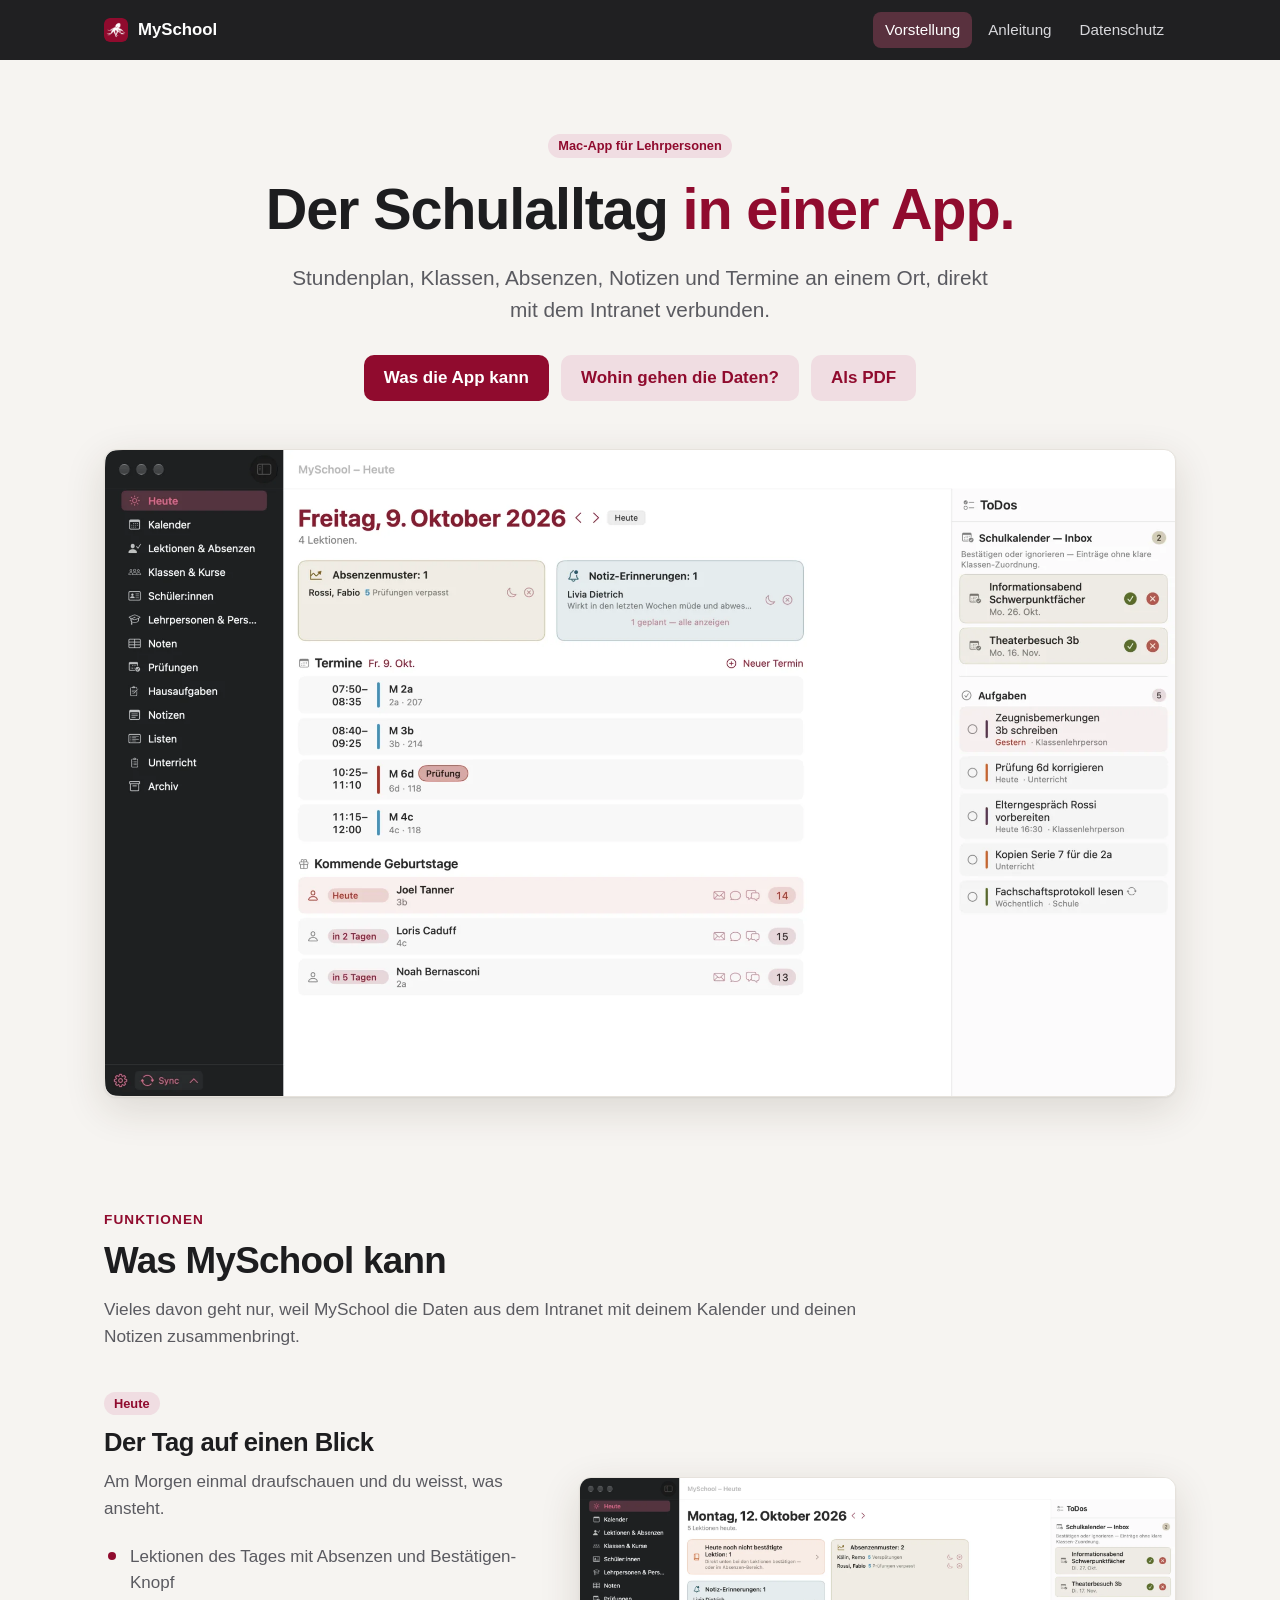
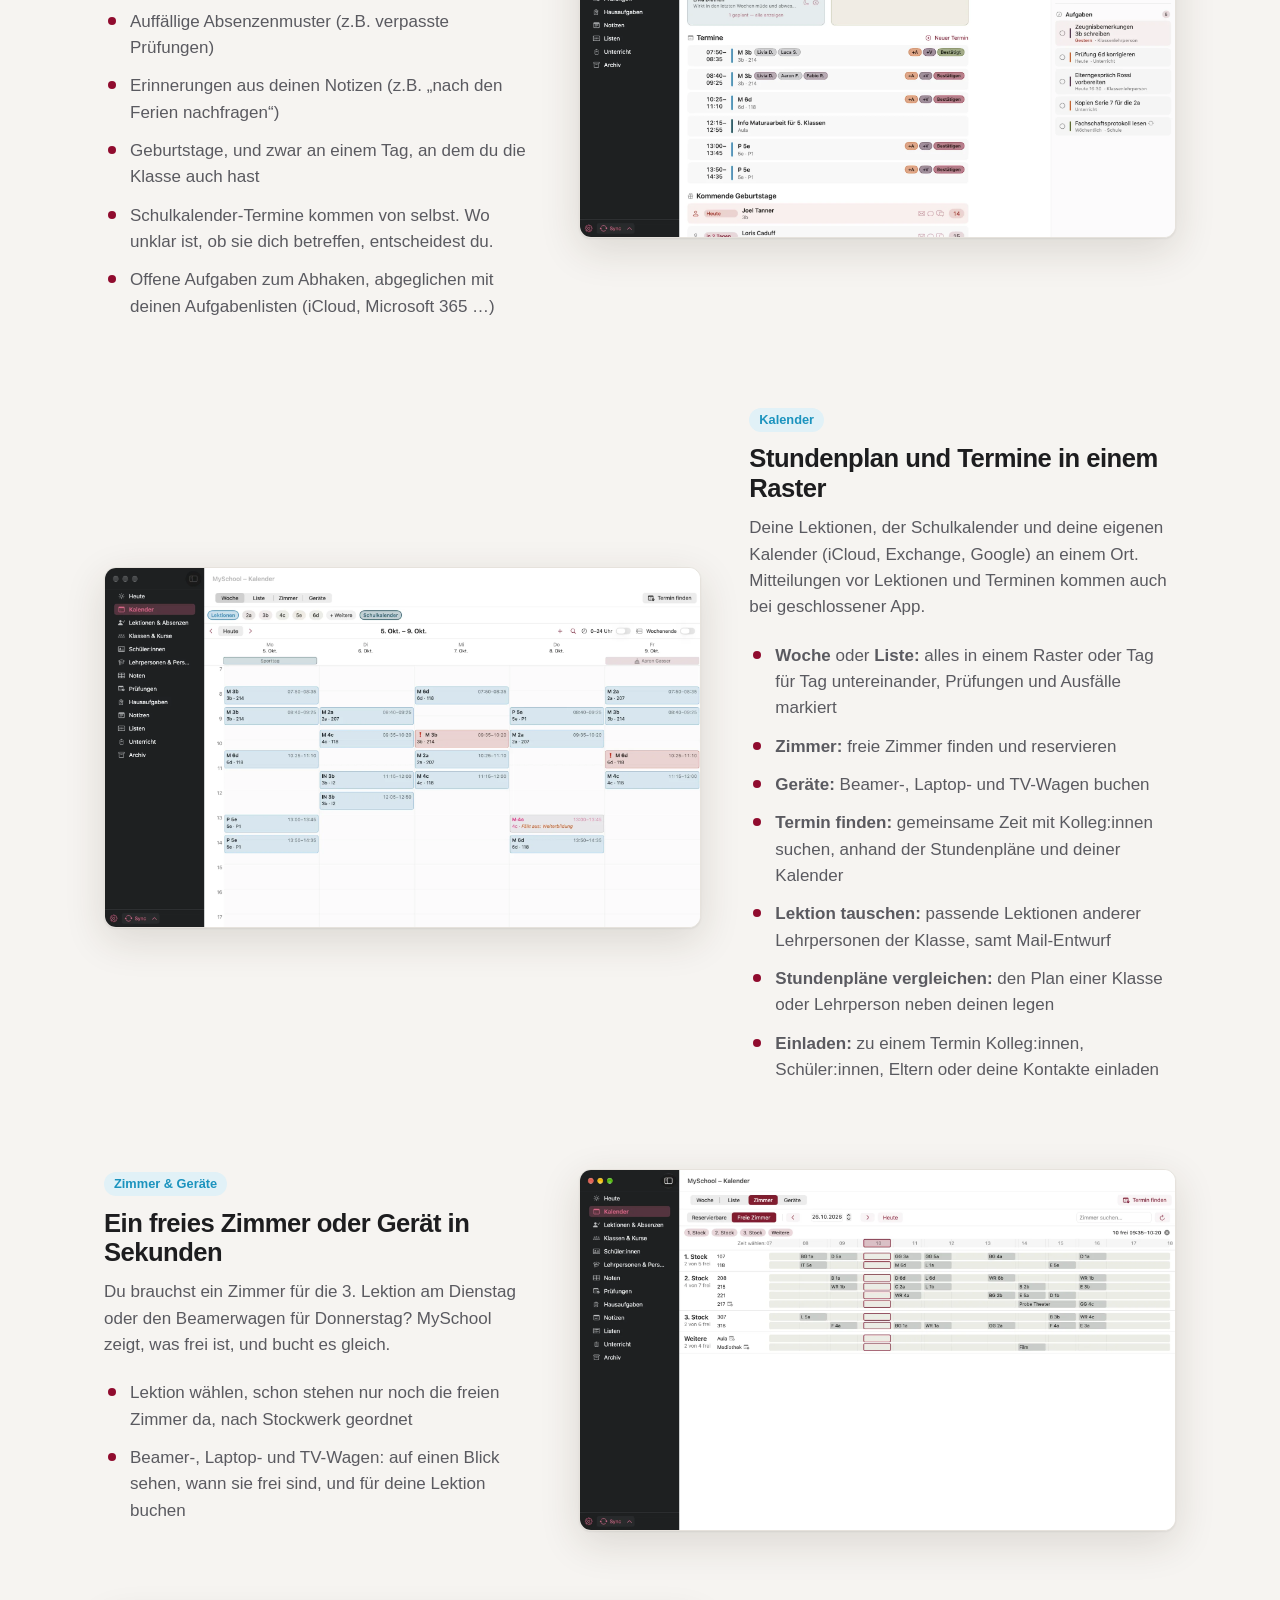
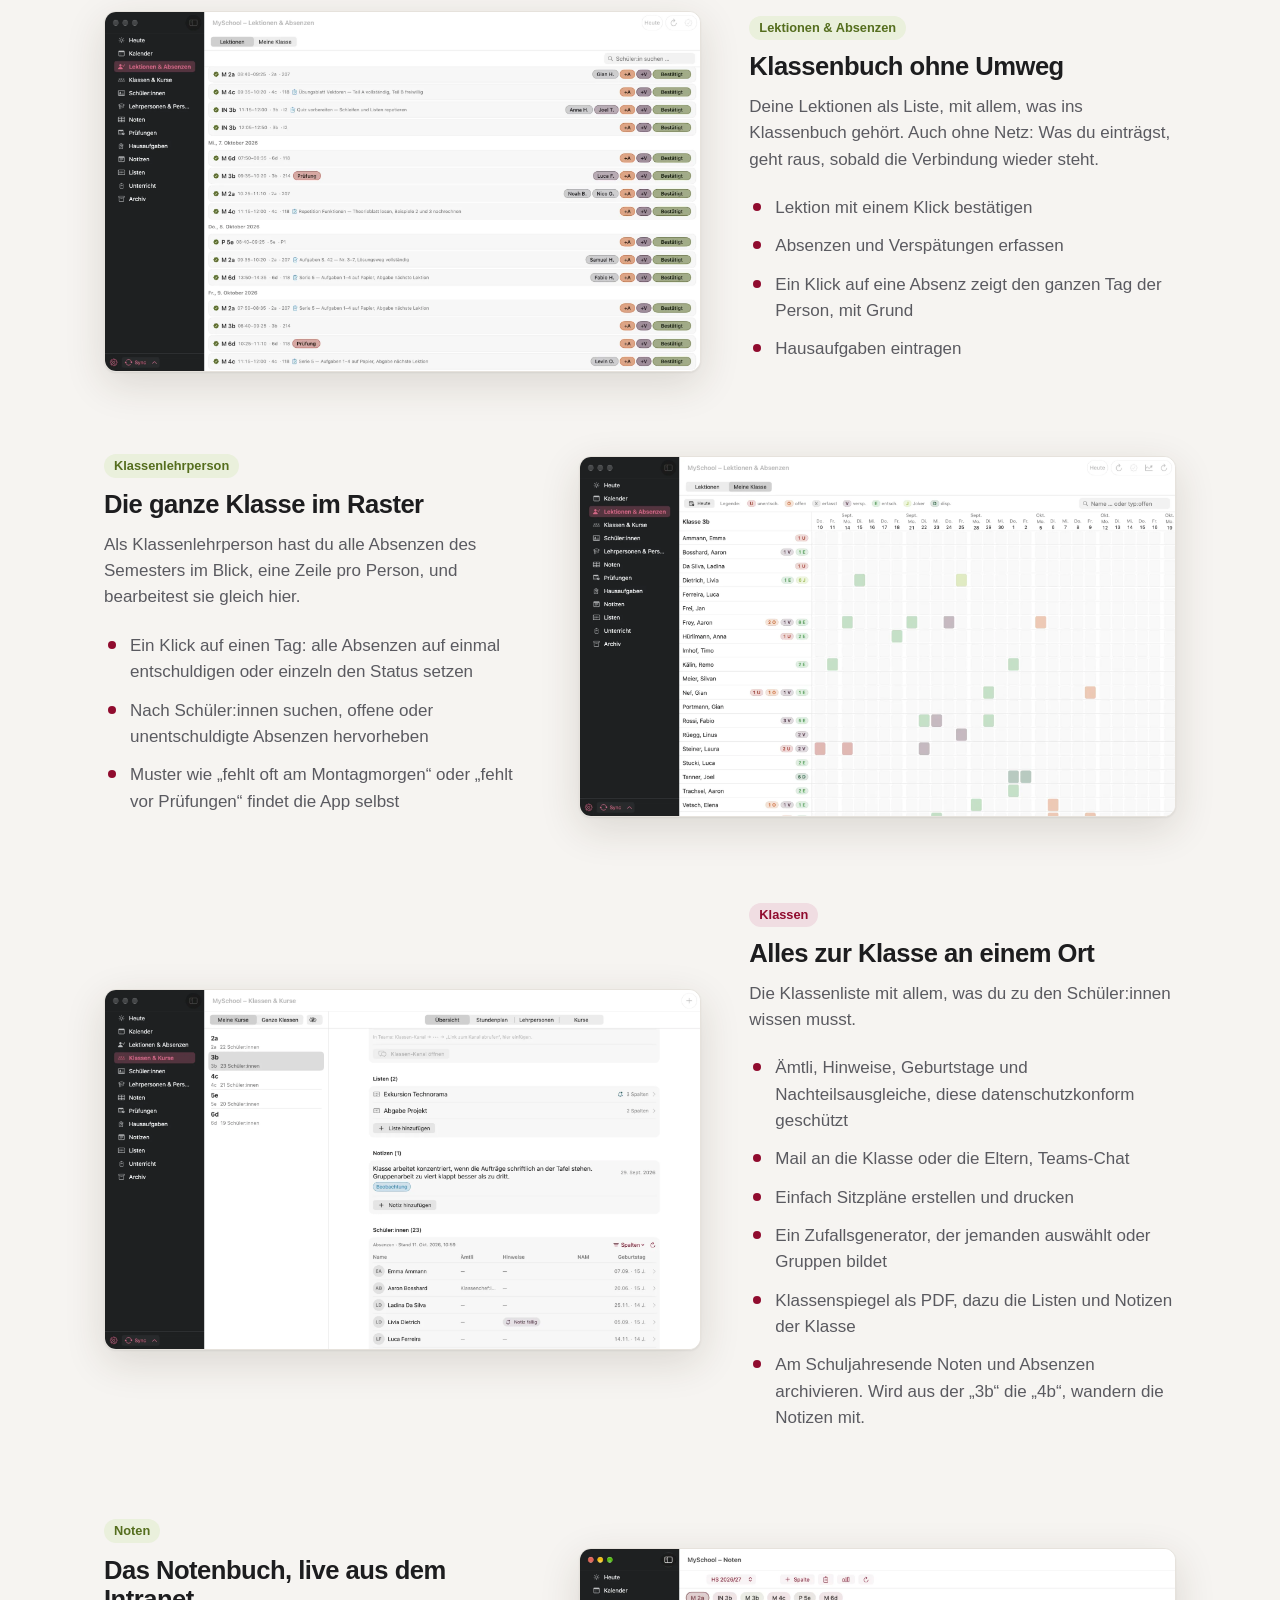
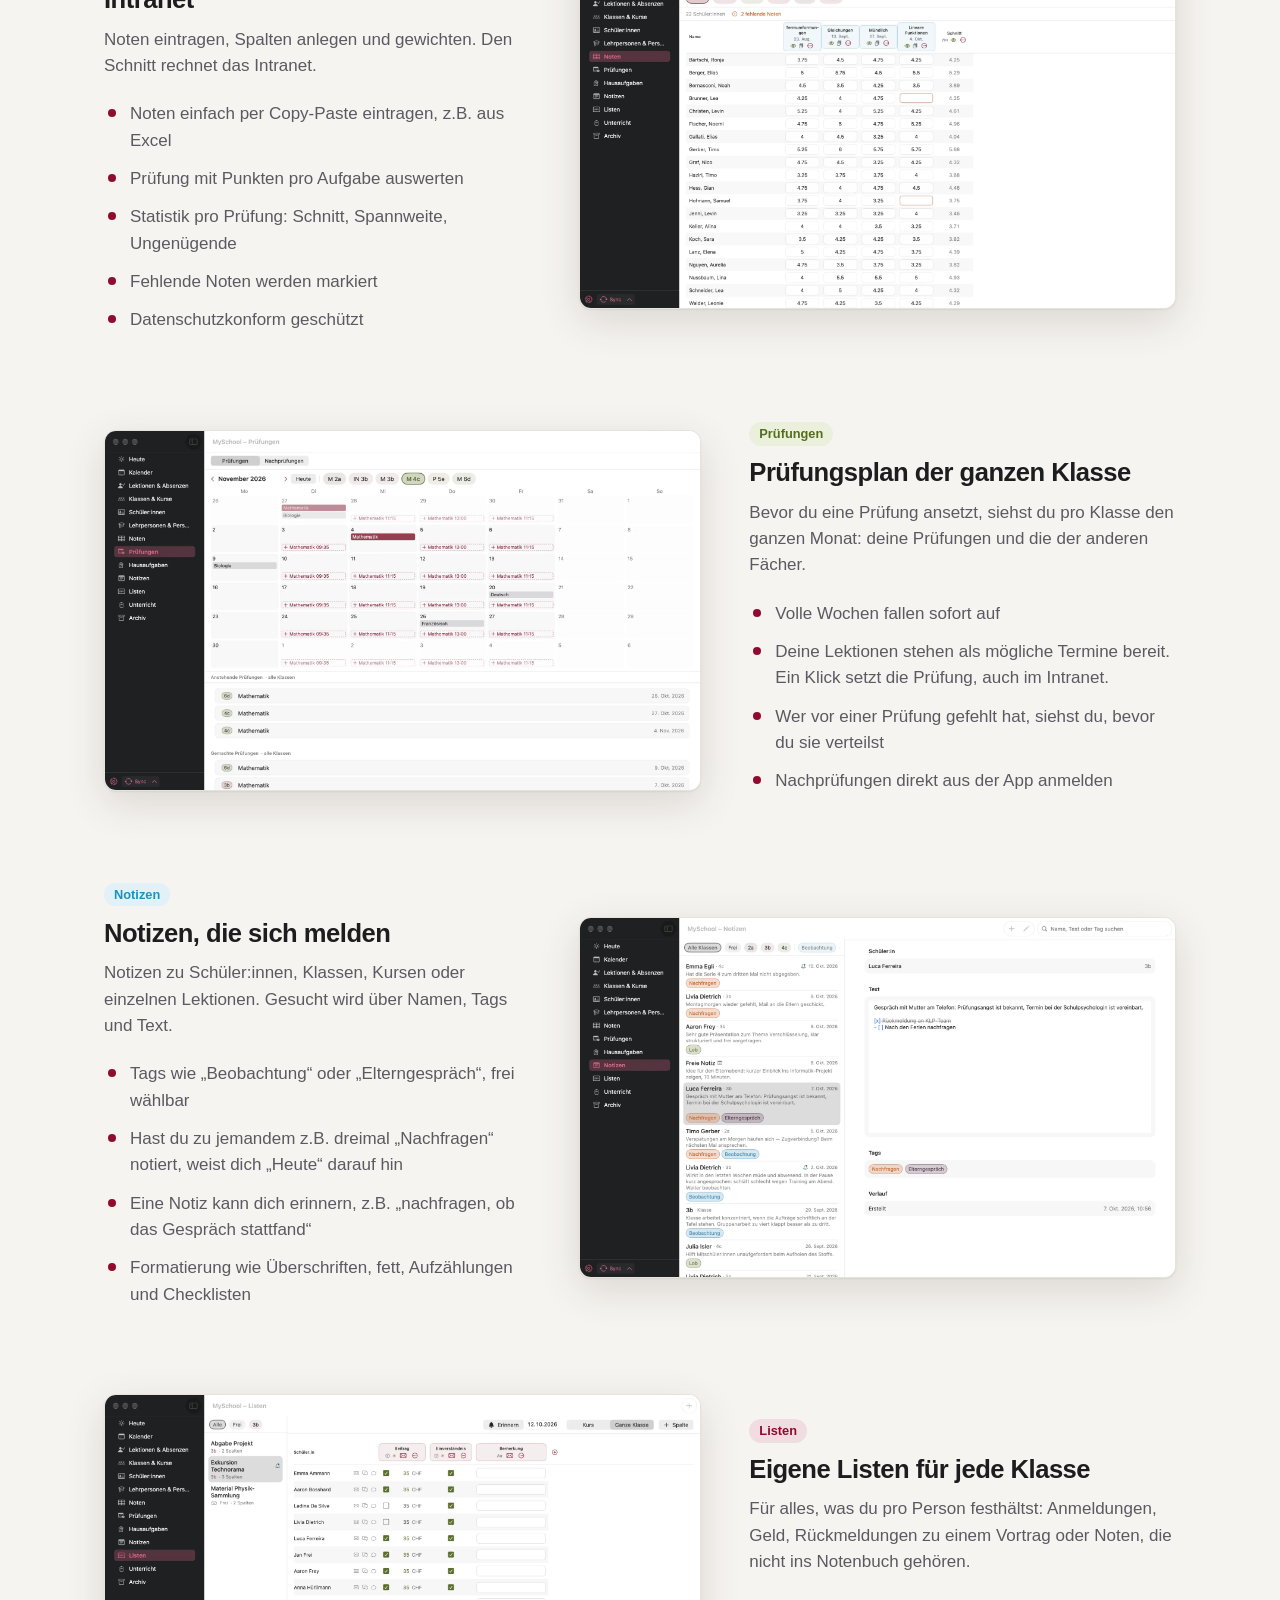
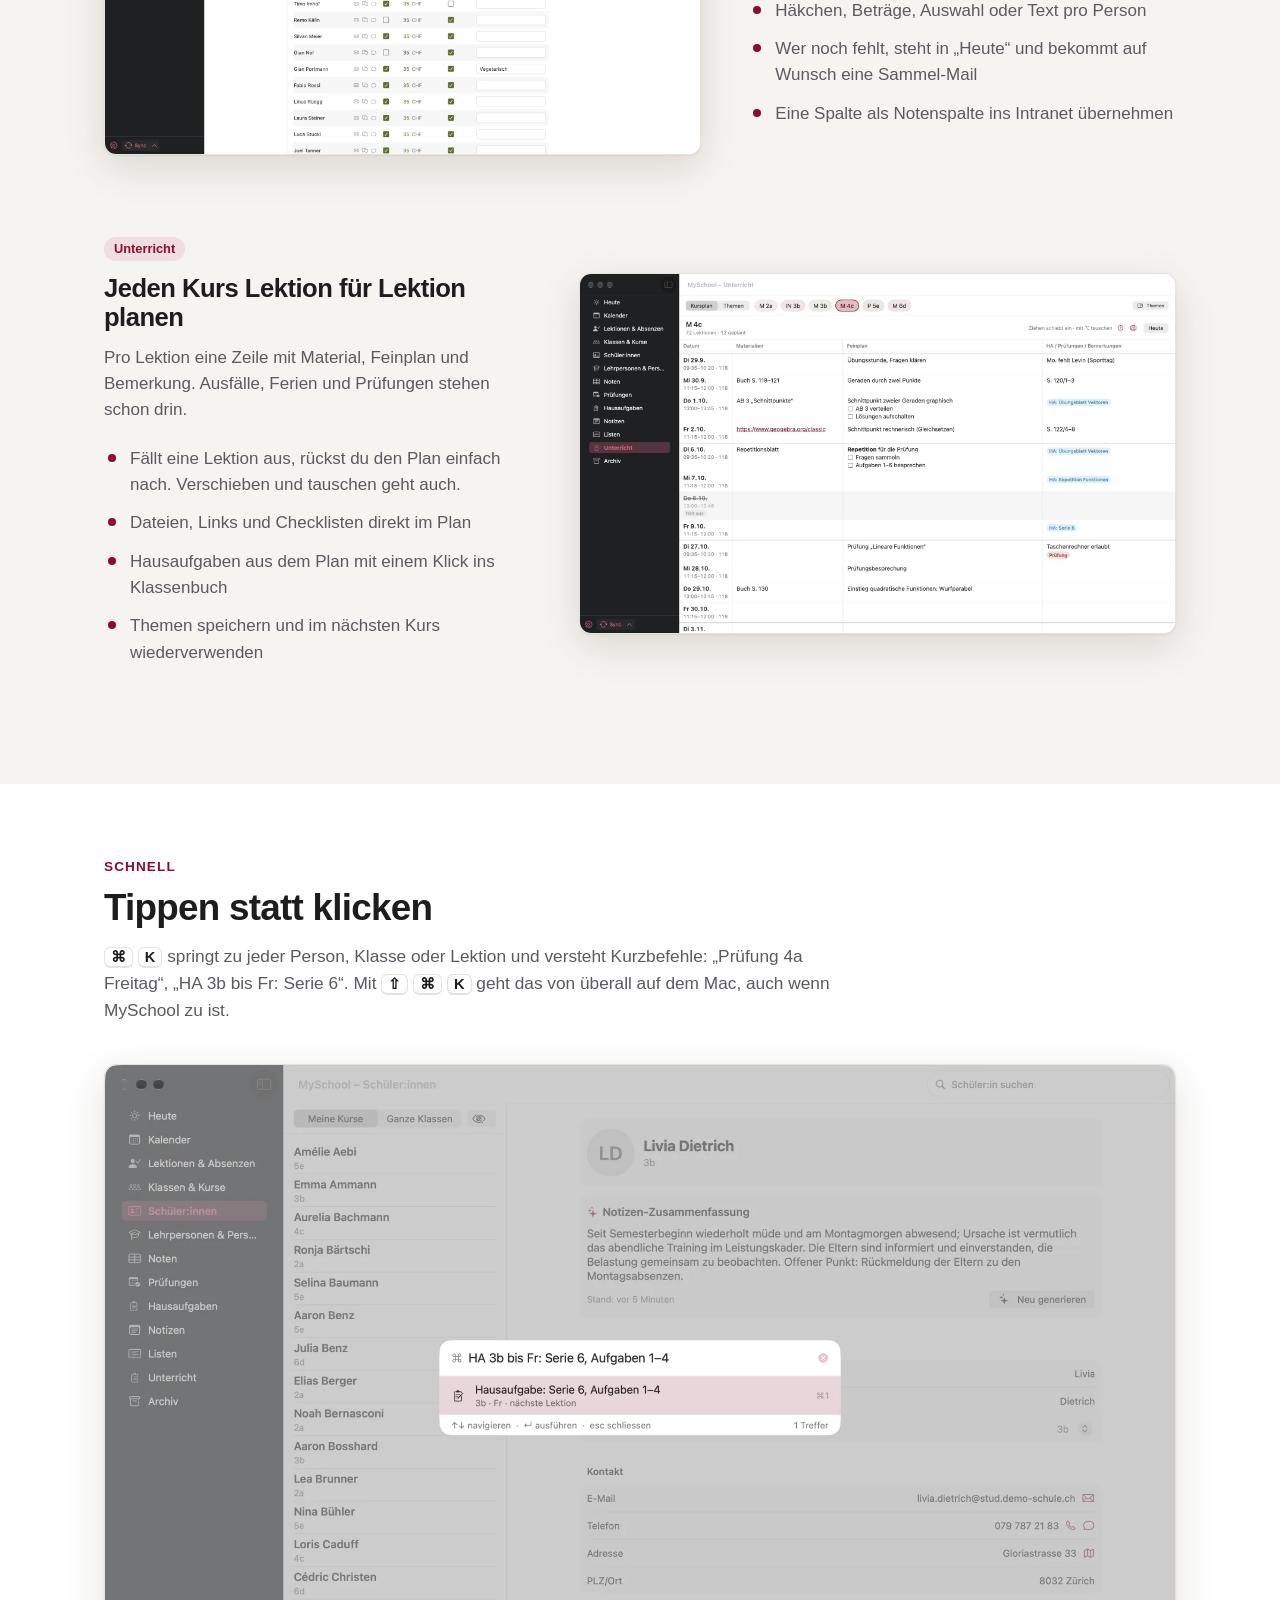
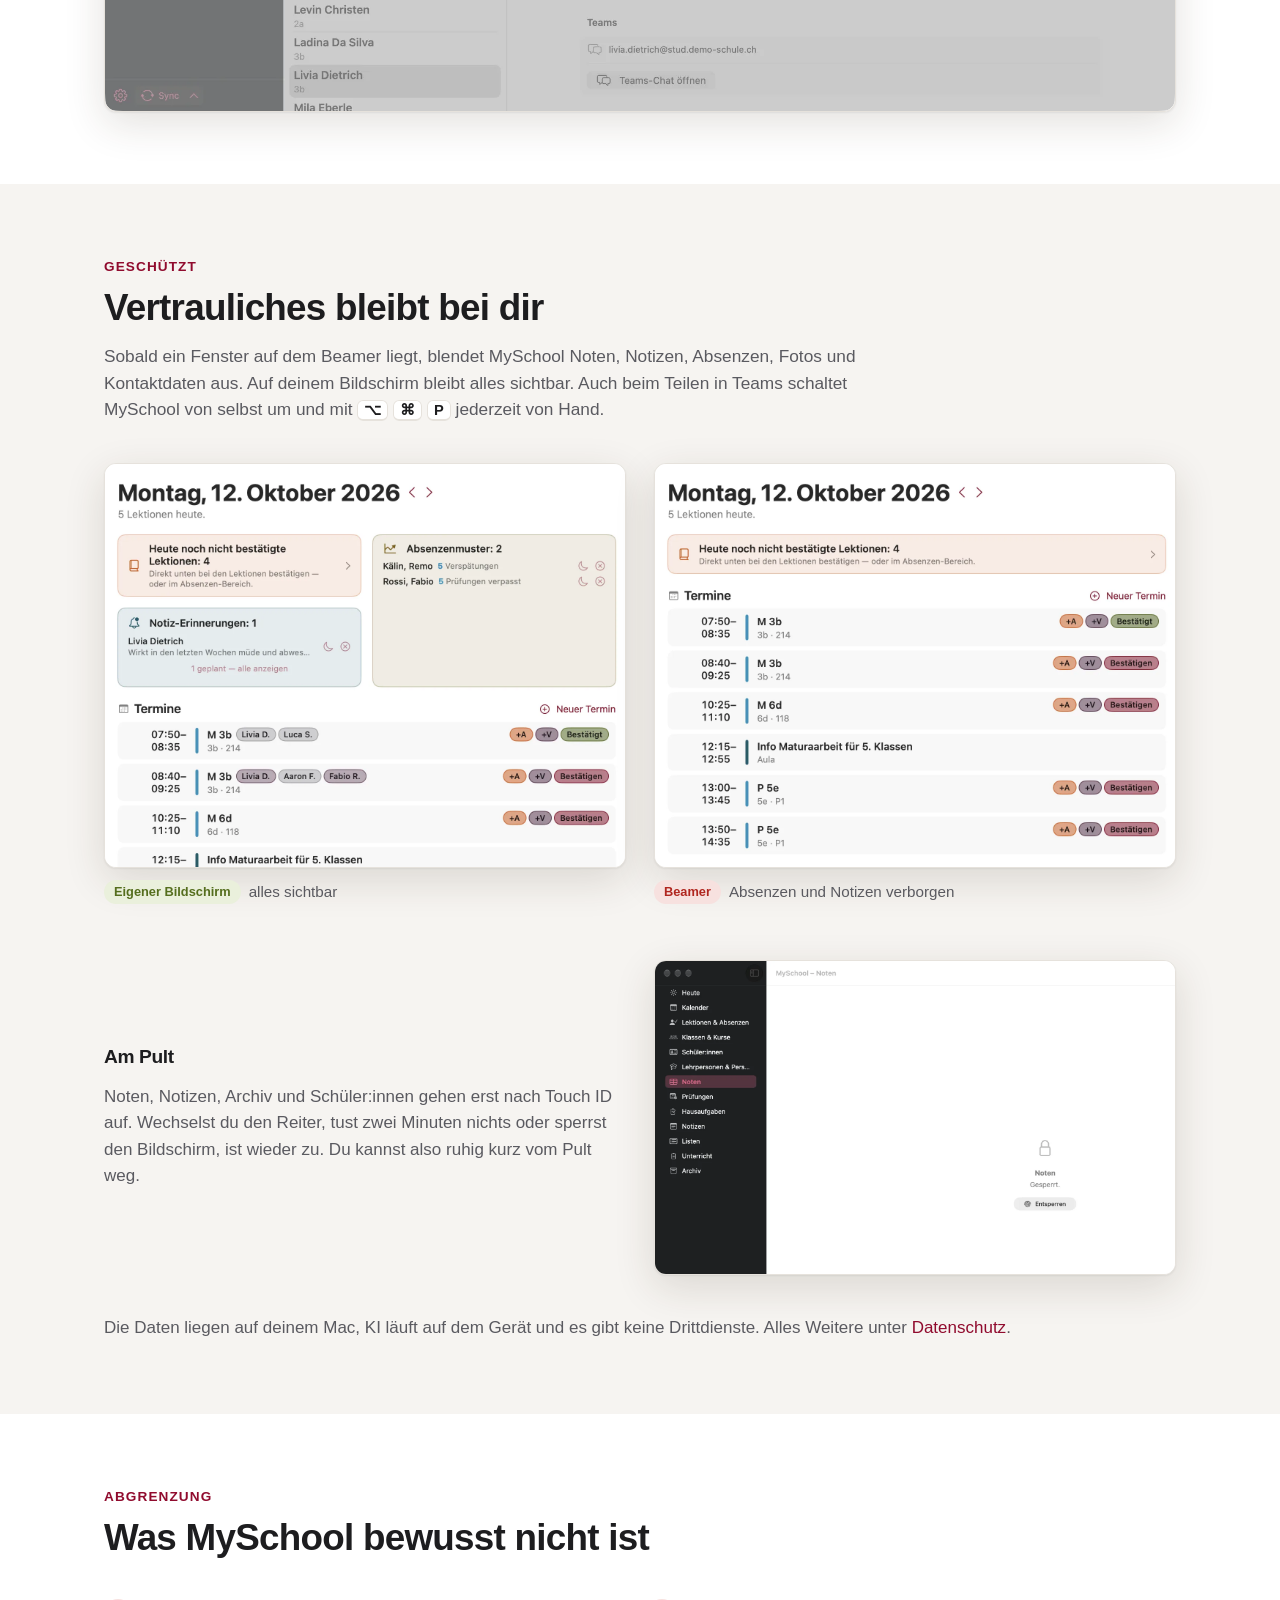
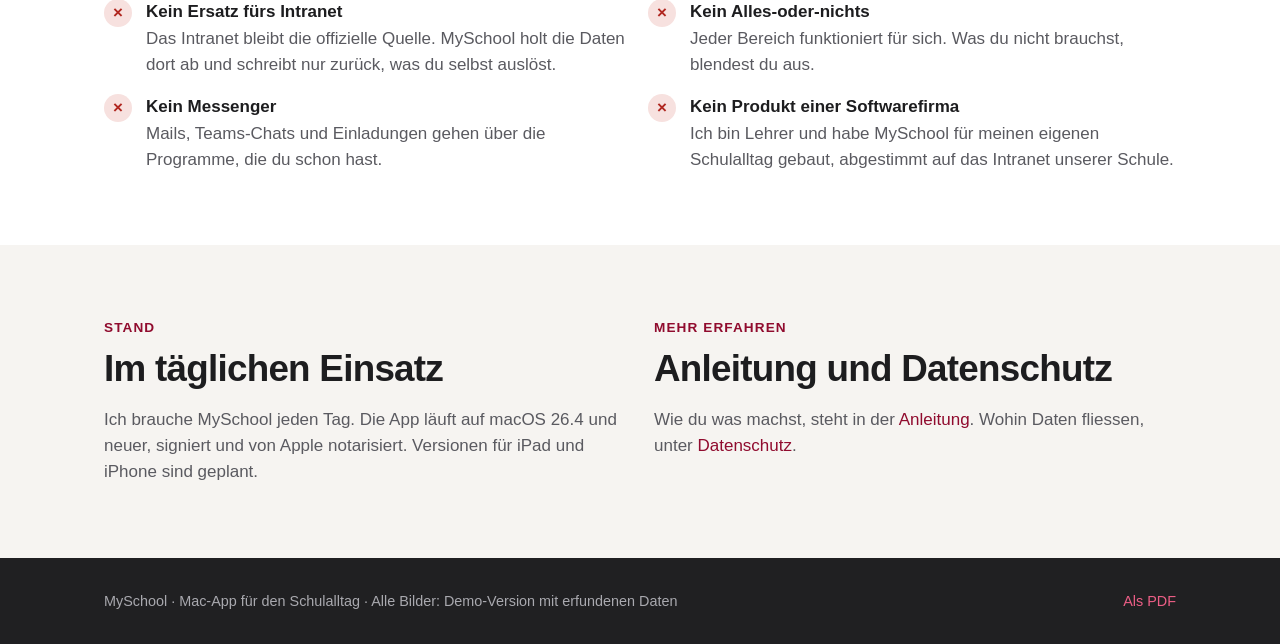
==== commit ffa1c96f: "Datenschutz nennt „Alle Daten löschen“ und iCloud als offen, Kommas nach Hausregel Co-Authored-By: C" ====
--- a/index.html
+++ b/index.html
@@ -231,7 +231,7 @@
       <div class="abschnitt-kopf">
         <div class="kicker">Geschützt</div>
         <h2>Vertrauliches bleibt bei dir</h2>
-        <p>Sobald ein Fenster auf dem Beamer liegt, blendet MySchool Noten, Notizen, Absenzen, Fotos und Kontaktdaten aus. Auf deinem Bildschirm bleibt alles sichtbar. Auch beim Teilen in Teams schaltet MySchool von selbst um, und mit <kbd>⌥</kbd> <kbd>⌘</kbd> <kbd>P</kbd> jederzeit von Hand.</p>
+        <p>Sobald ein Fenster auf dem Beamer liegt, blendet MySchool Noten, Notizen, Absenzen, Fotos und Kontaktdaten aus. Auf deinem Bildschirm bleibt alles sichtbar. Auch beim Teilen in Teams schaltet MySchool von selbst um und mit <kbd>⌥</kbd> <kbd>⌘</kbd> <kbd>P</kbd> jederzeit von Hand.</p>
       </div>
       <div class="vergleich">
         <figure>
@@ -250,7 +250,7 @@
         </div>
         <div class="fenster"><img src="img/sperre.webp" width="1600" height="965" alt="Der Reiter Noten ist gesperrt und zeigt nur den Knopf Entsperren"></div>
       </div>
-      <p style="margin-top:40px;color:var(--text-2)">Die Daten liegen auf deinem Mac, KI läuft auf dem Gerät, und es gibt keine Drittdienste. Alles Weitere unter <a href="datenschutz.html">Datenschutz</a>.</p>
+      <p style="margin-top:40px;color:var(--text-2)">Die Daten liegen auf deinem Mac, KI läuft auf dem Gerät und es gibt keine Drittdienste. Alles Weitere unter <a href="datenschutz.html">Datenschutz</a>.</p>
     </div>
   </section>
 
